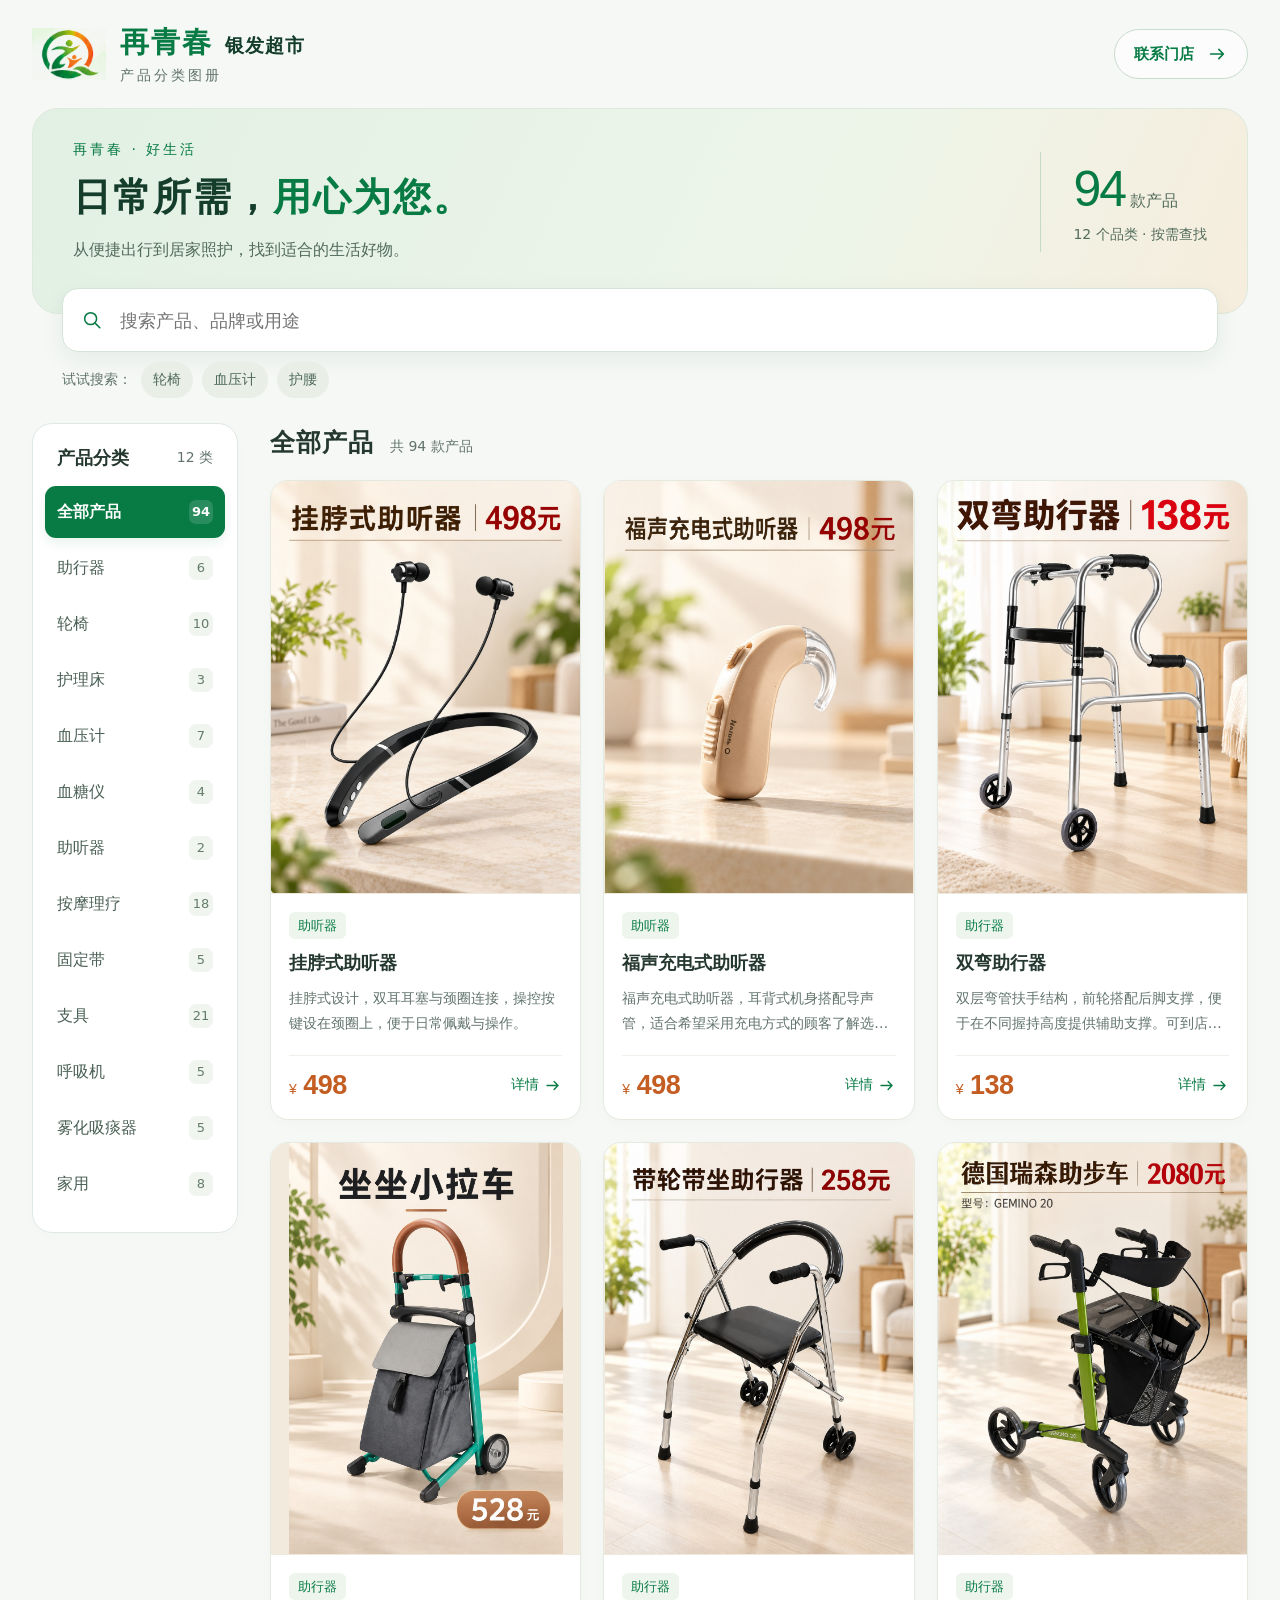
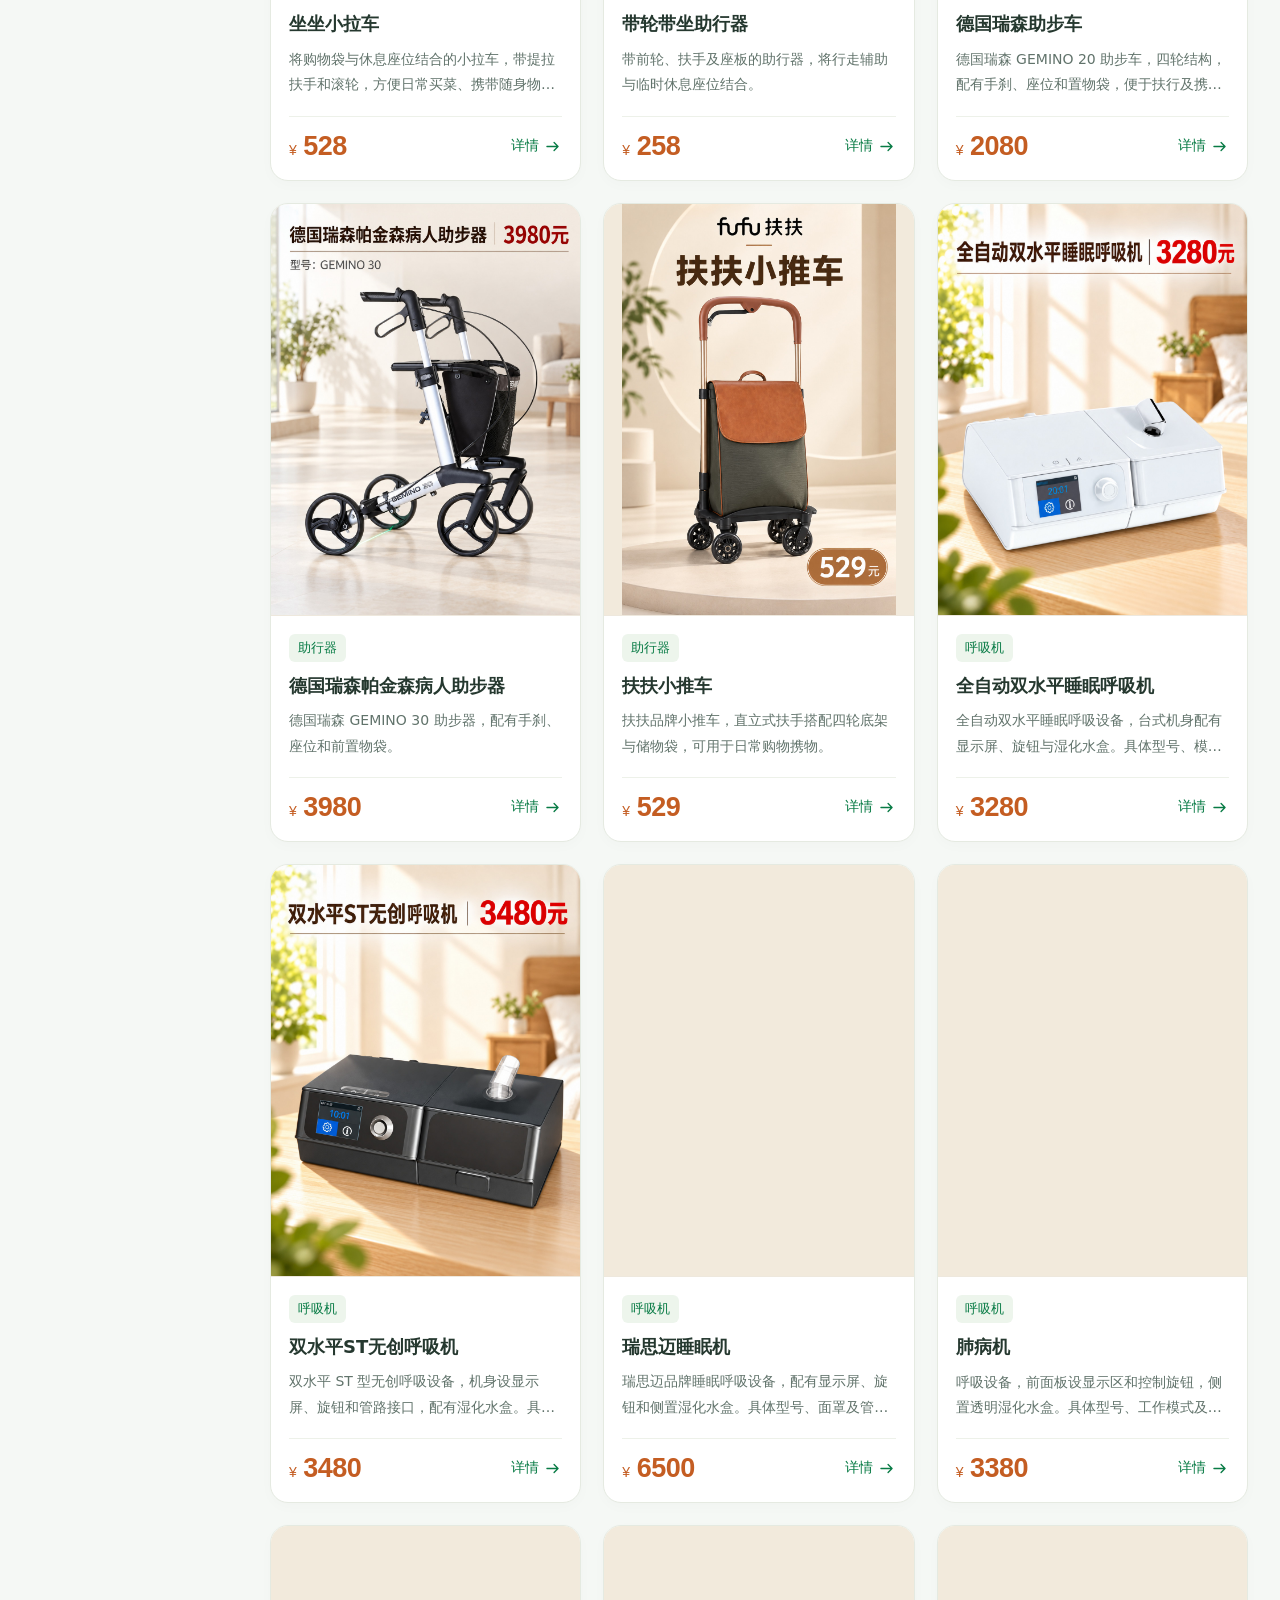
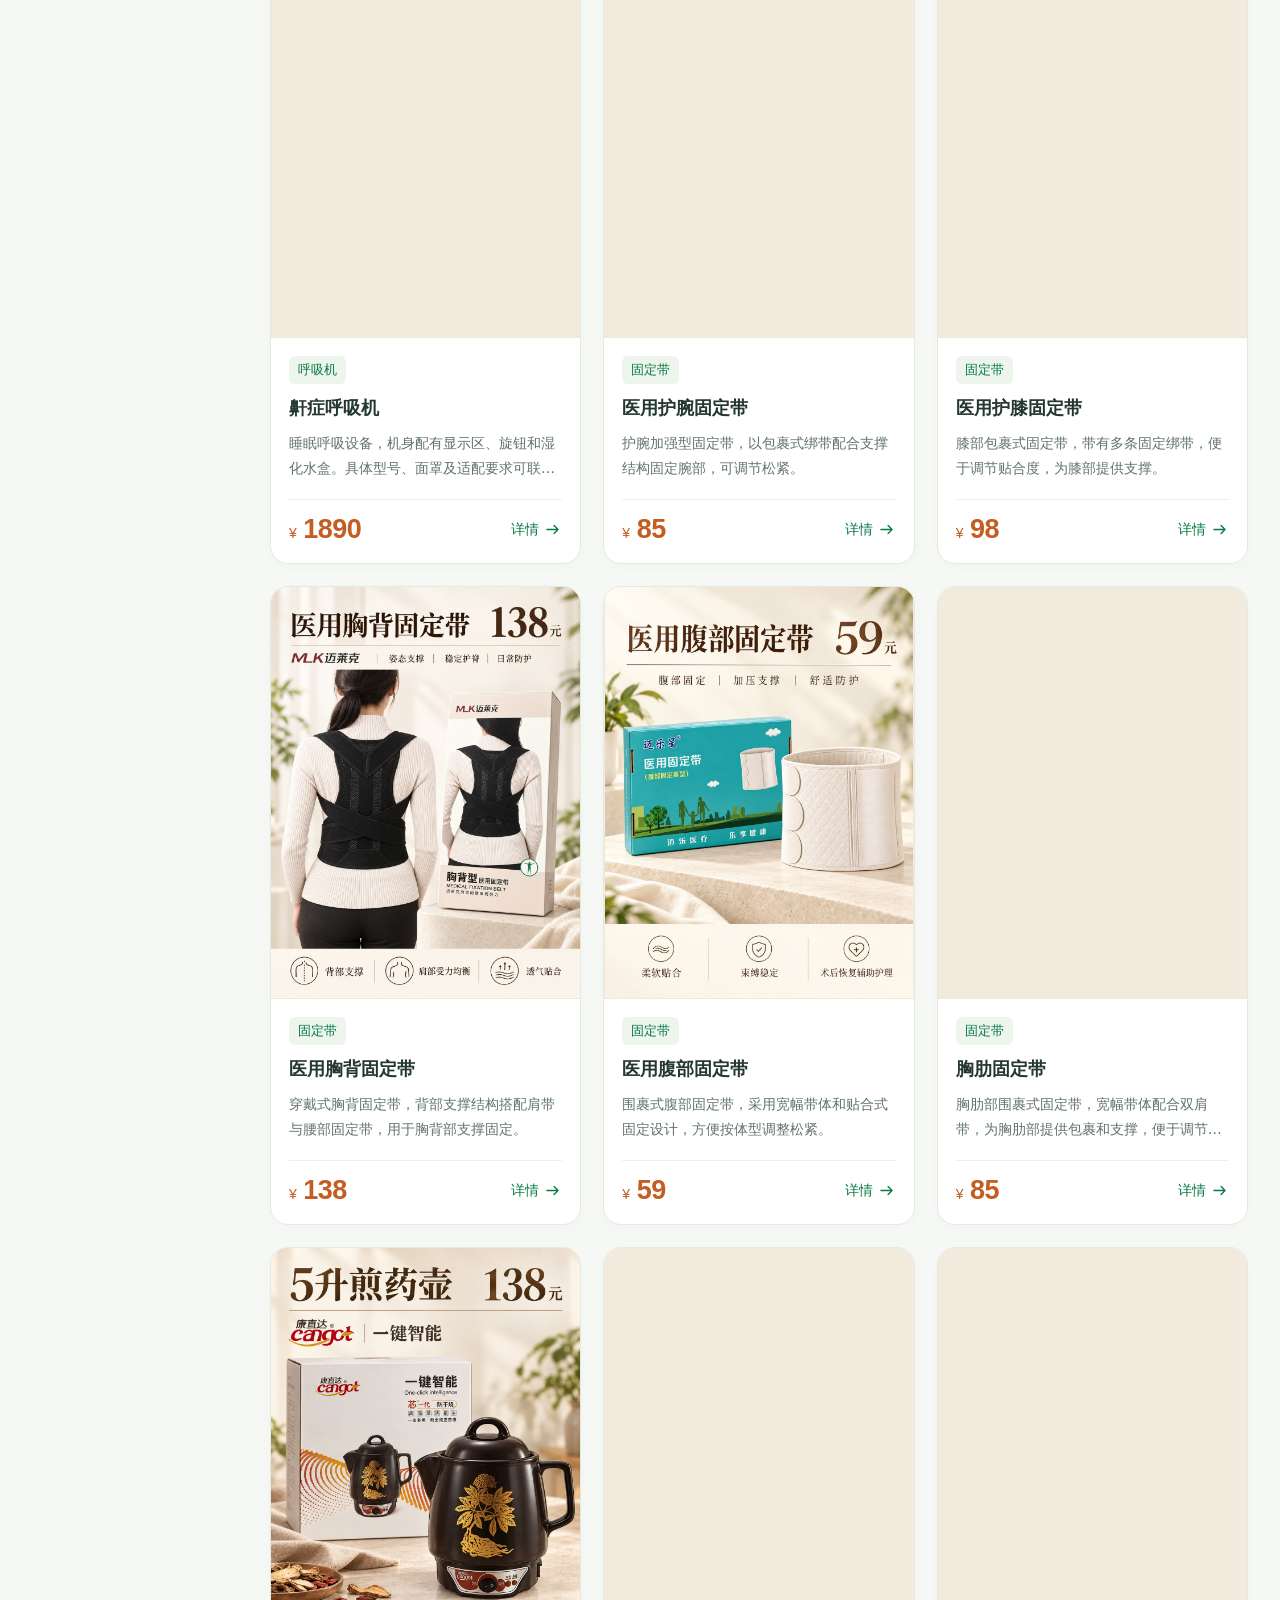
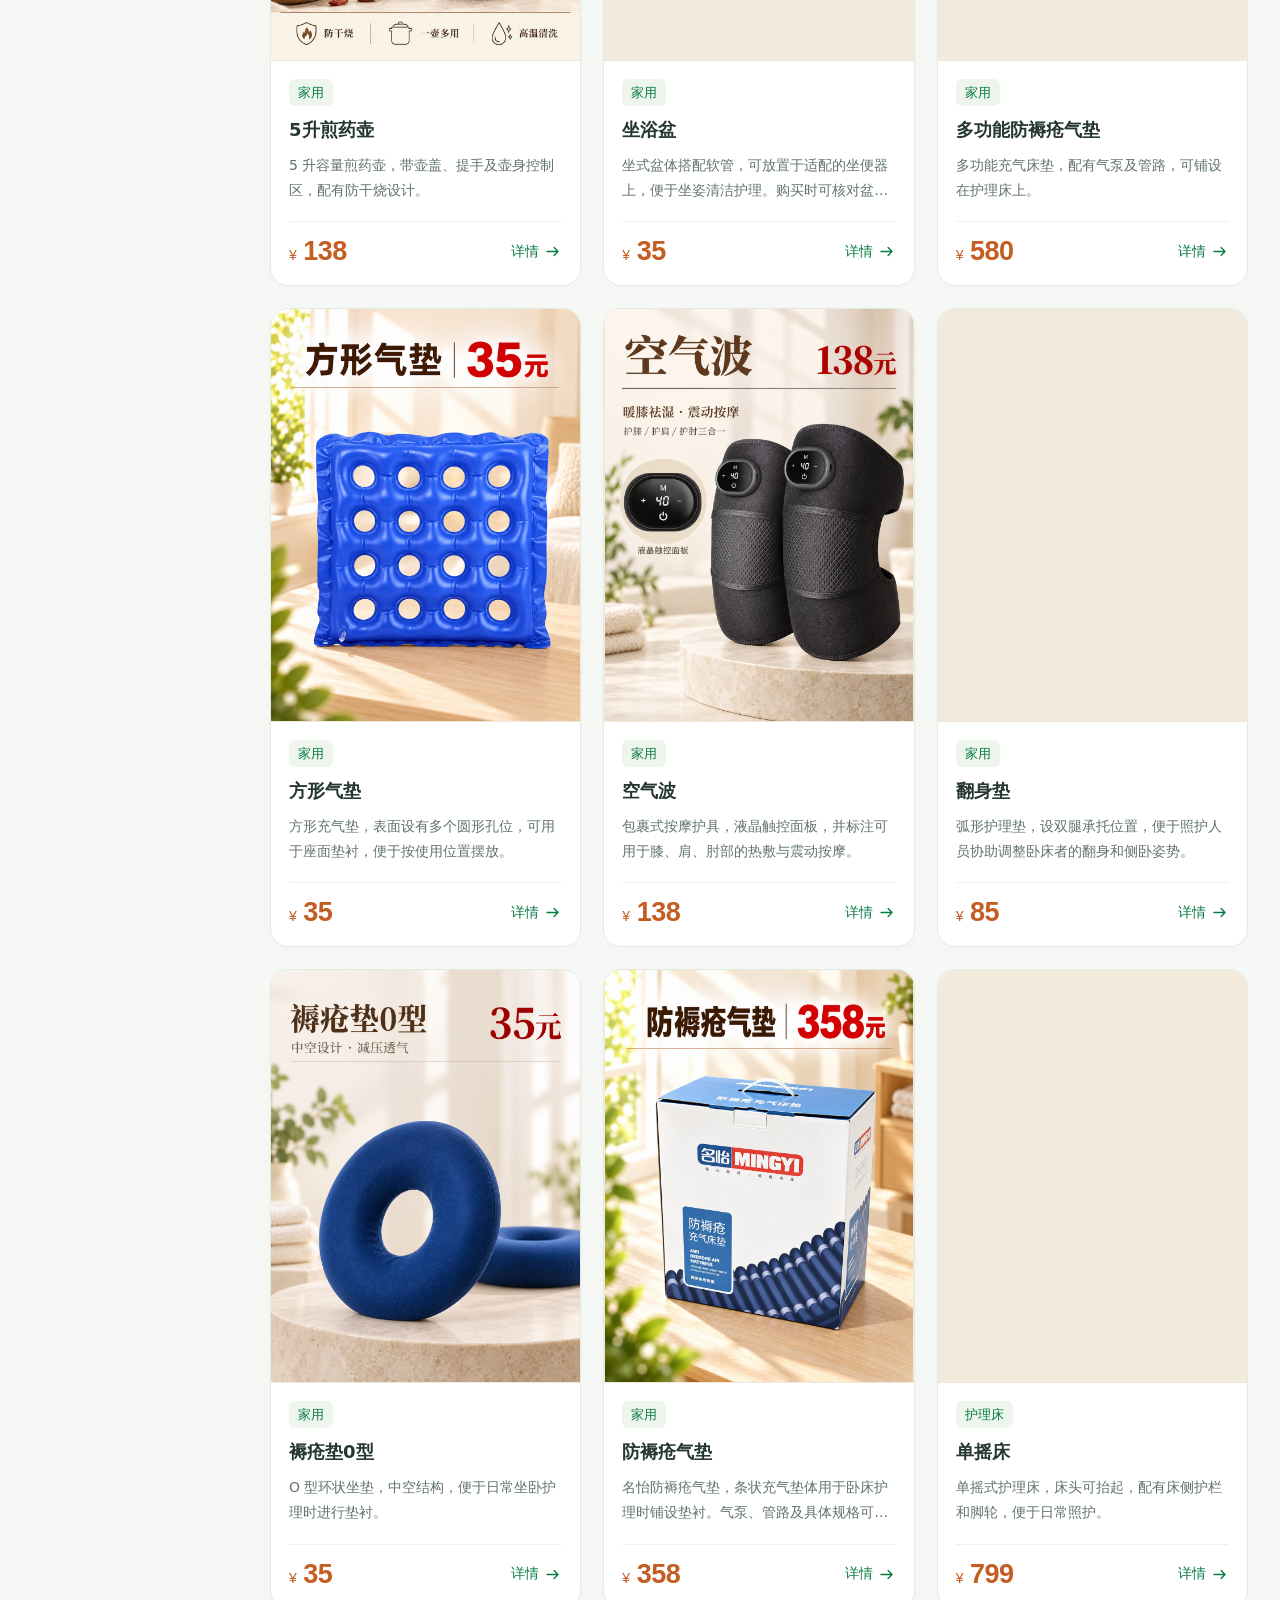
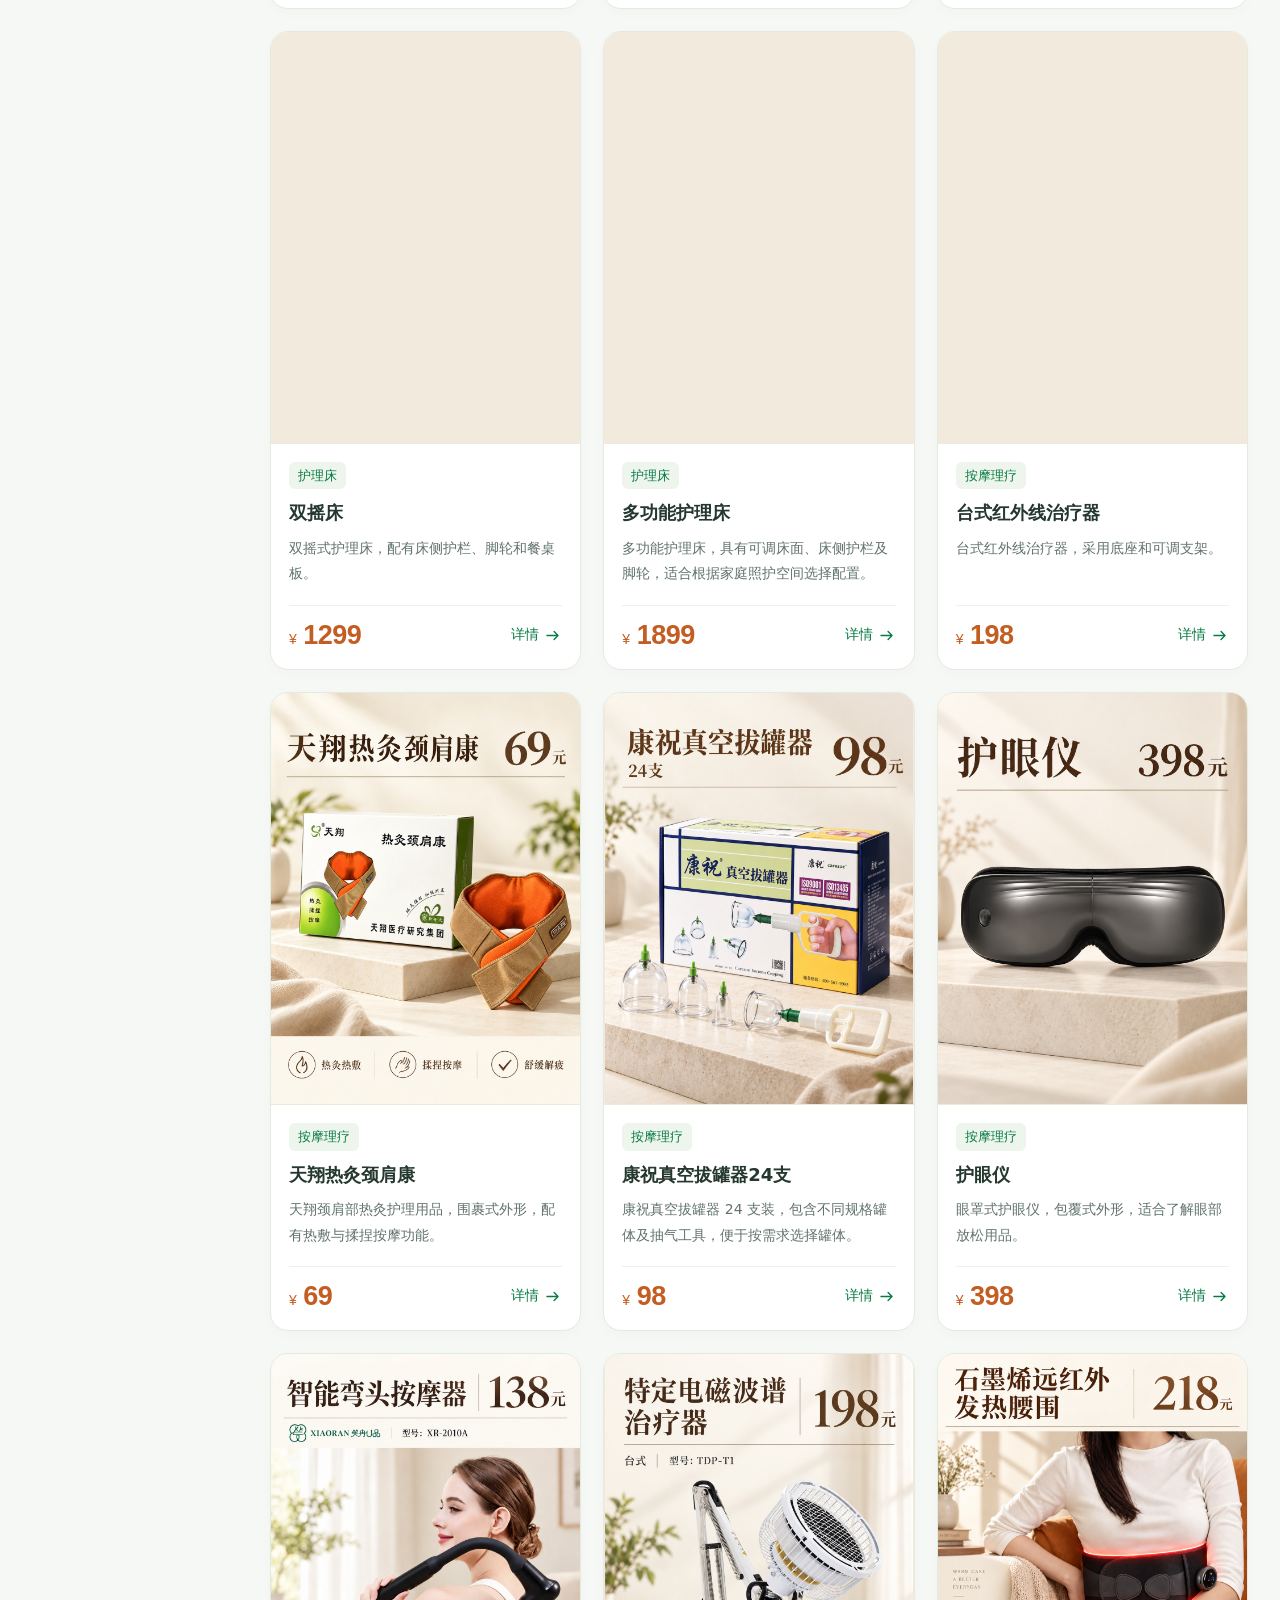
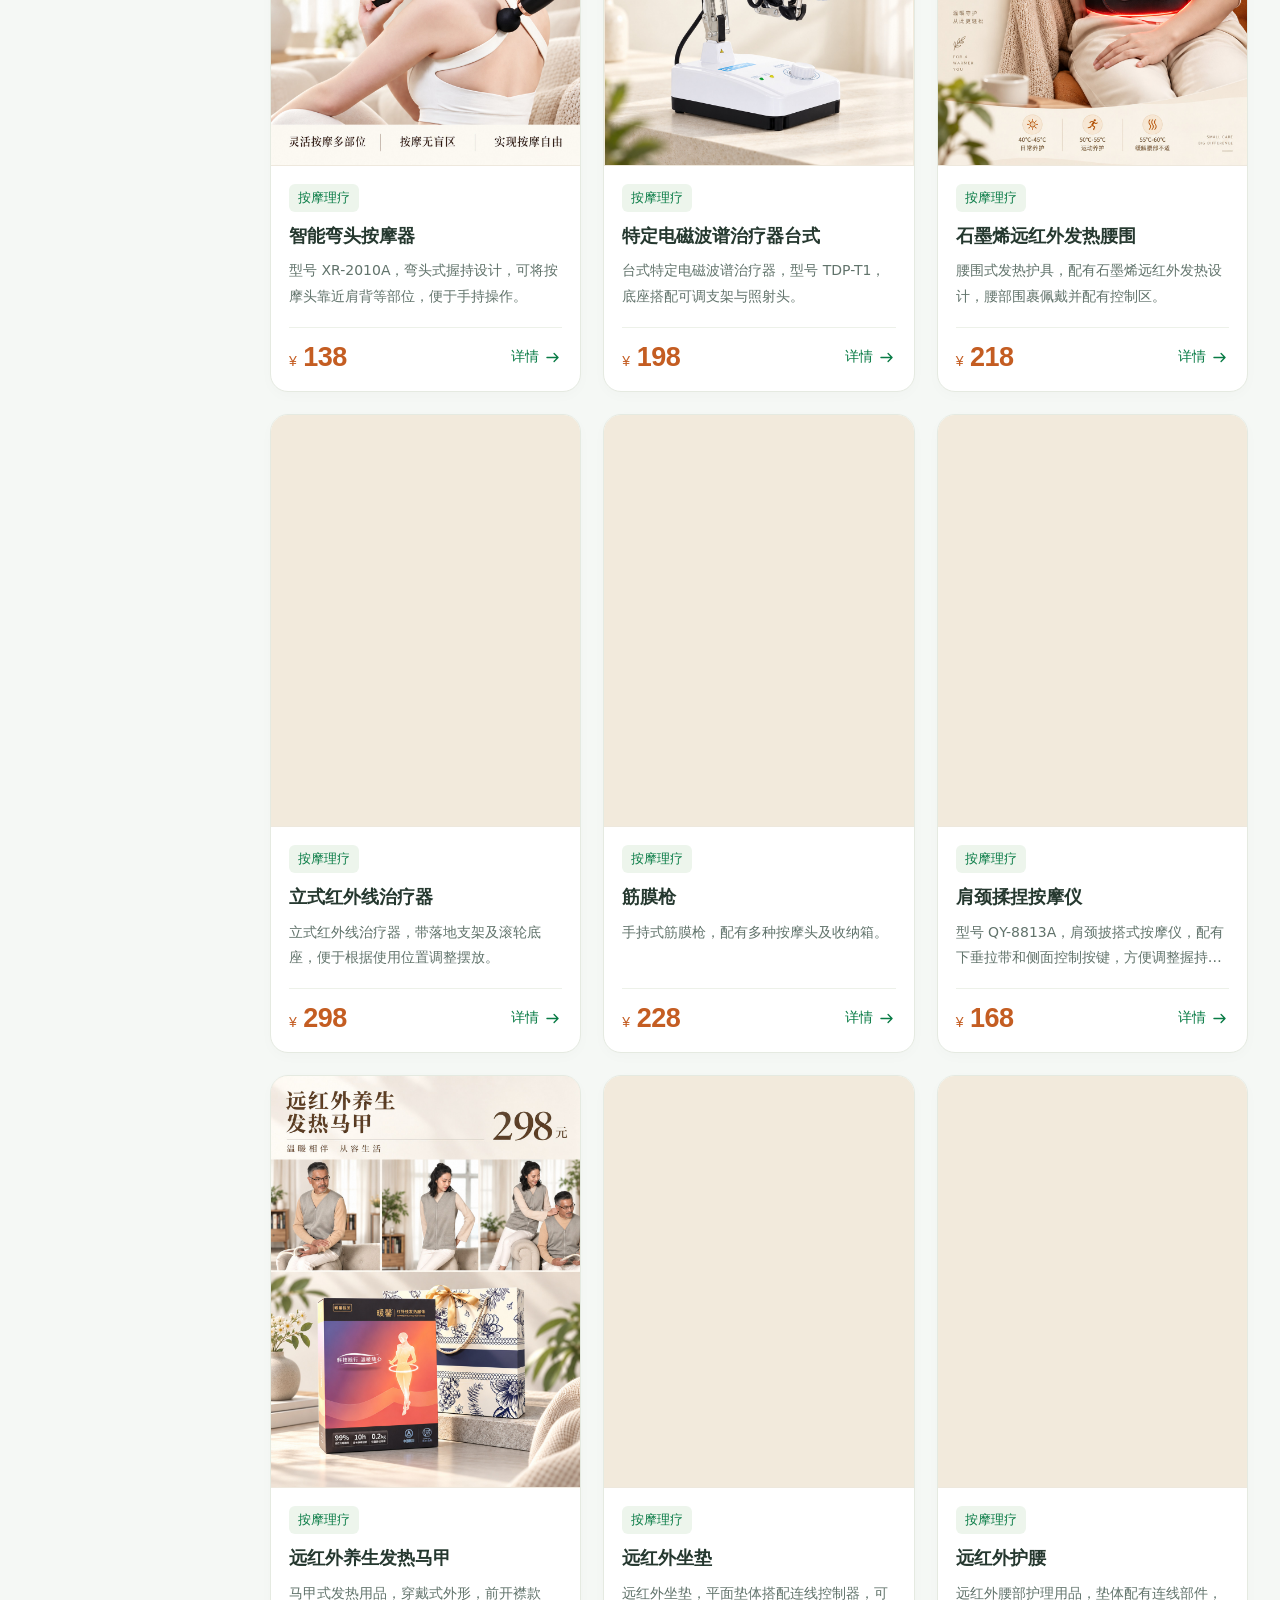
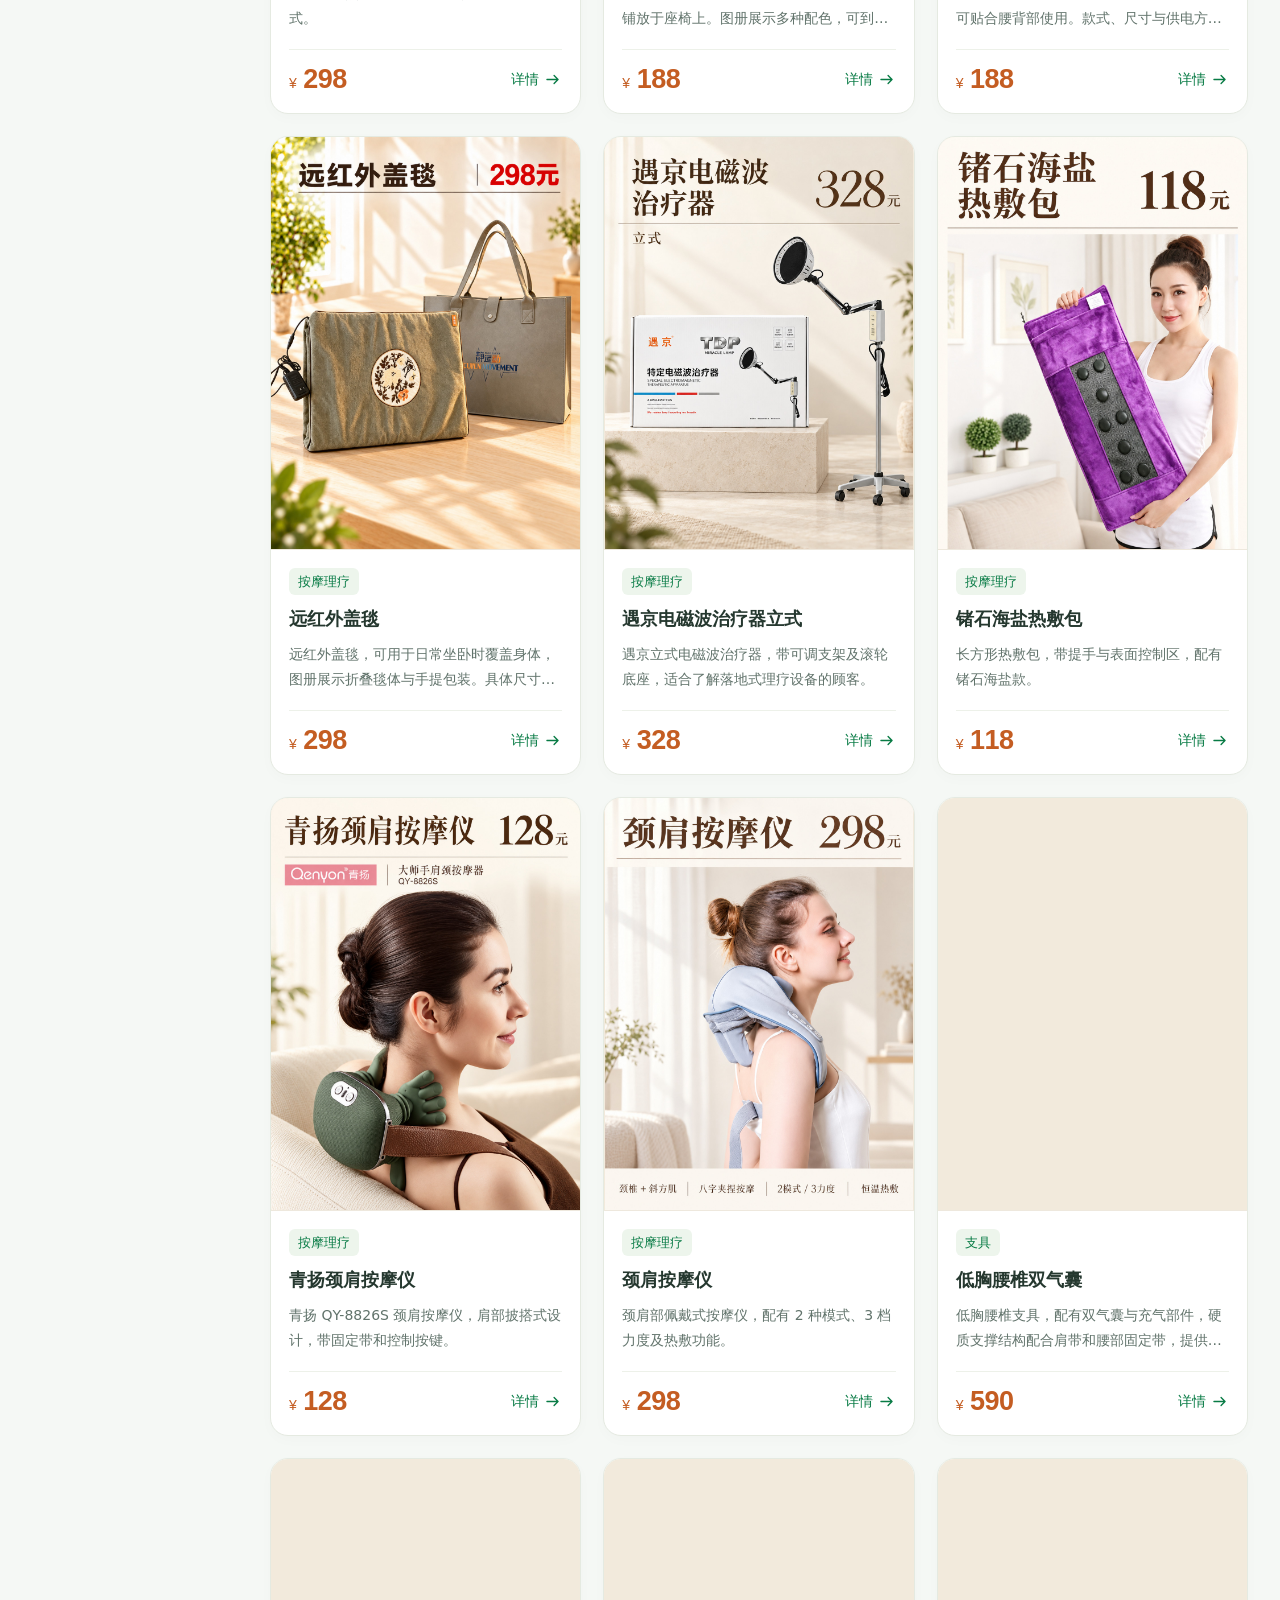
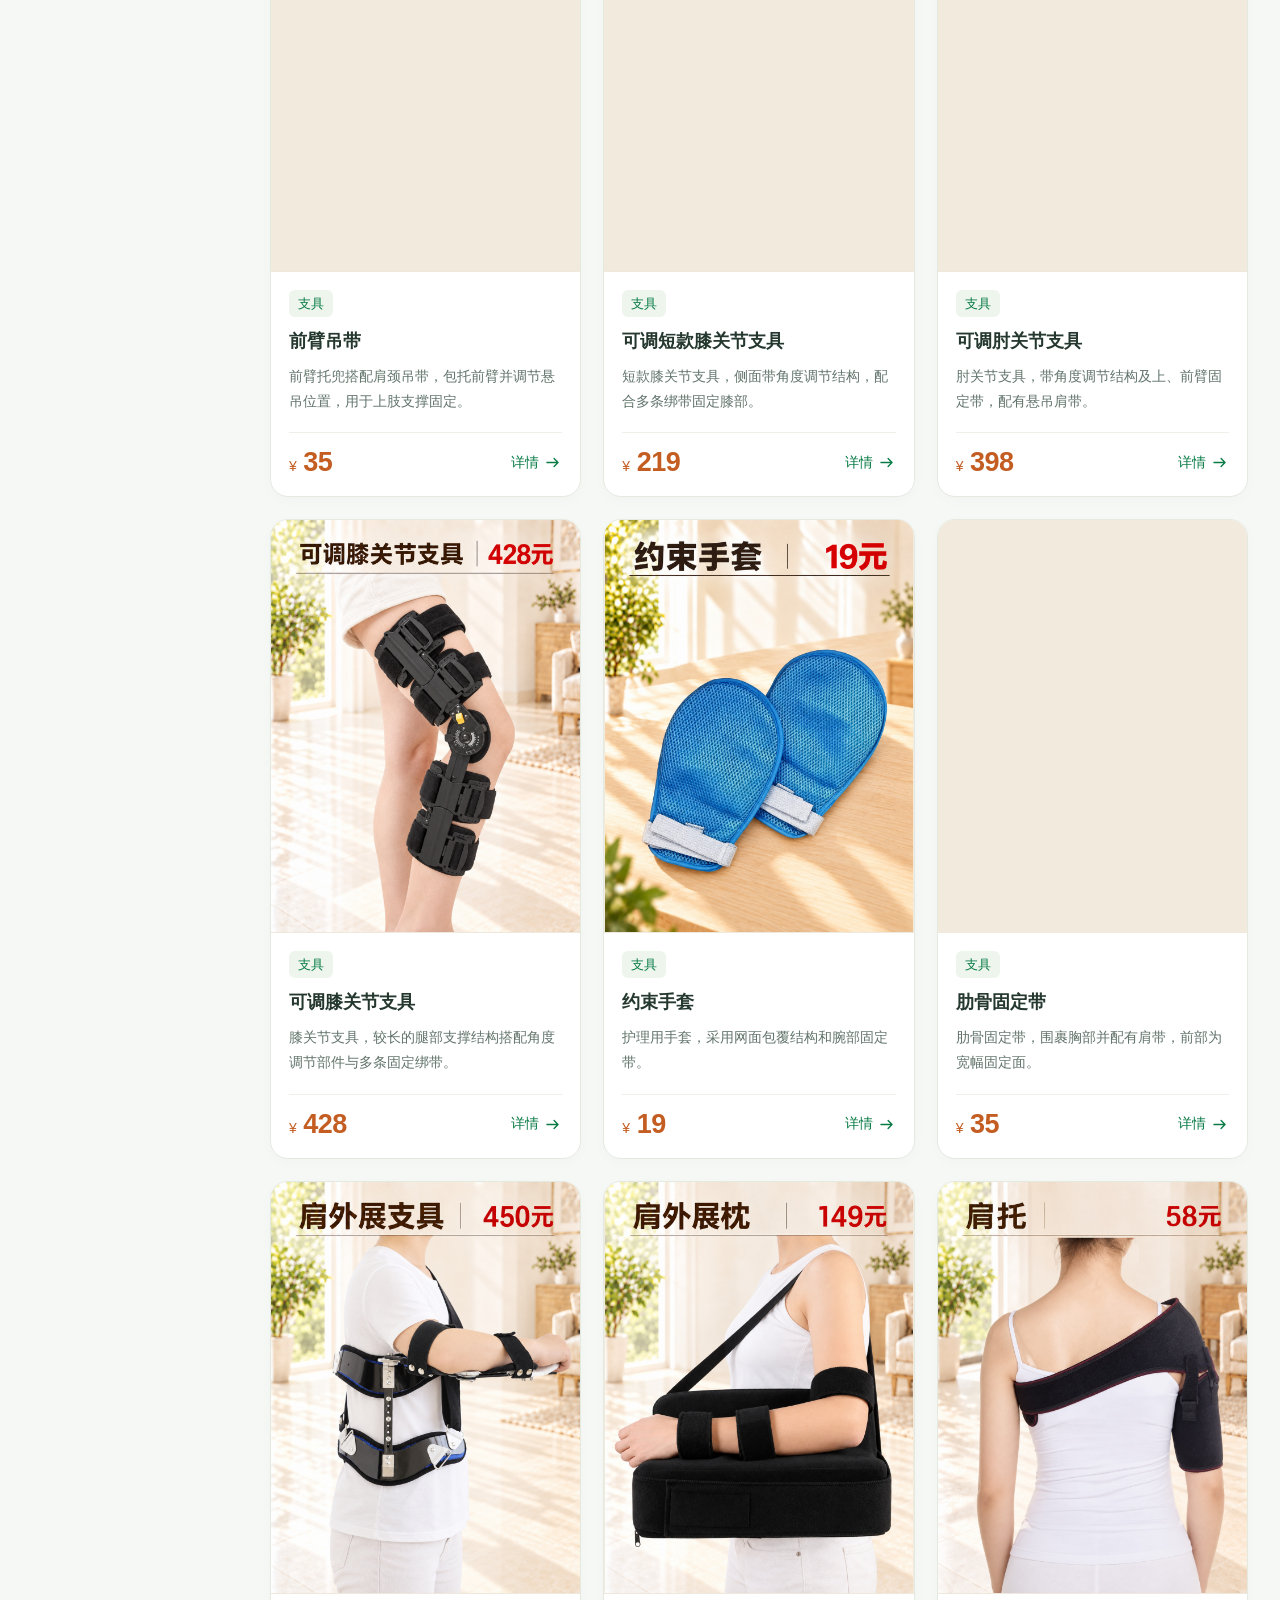
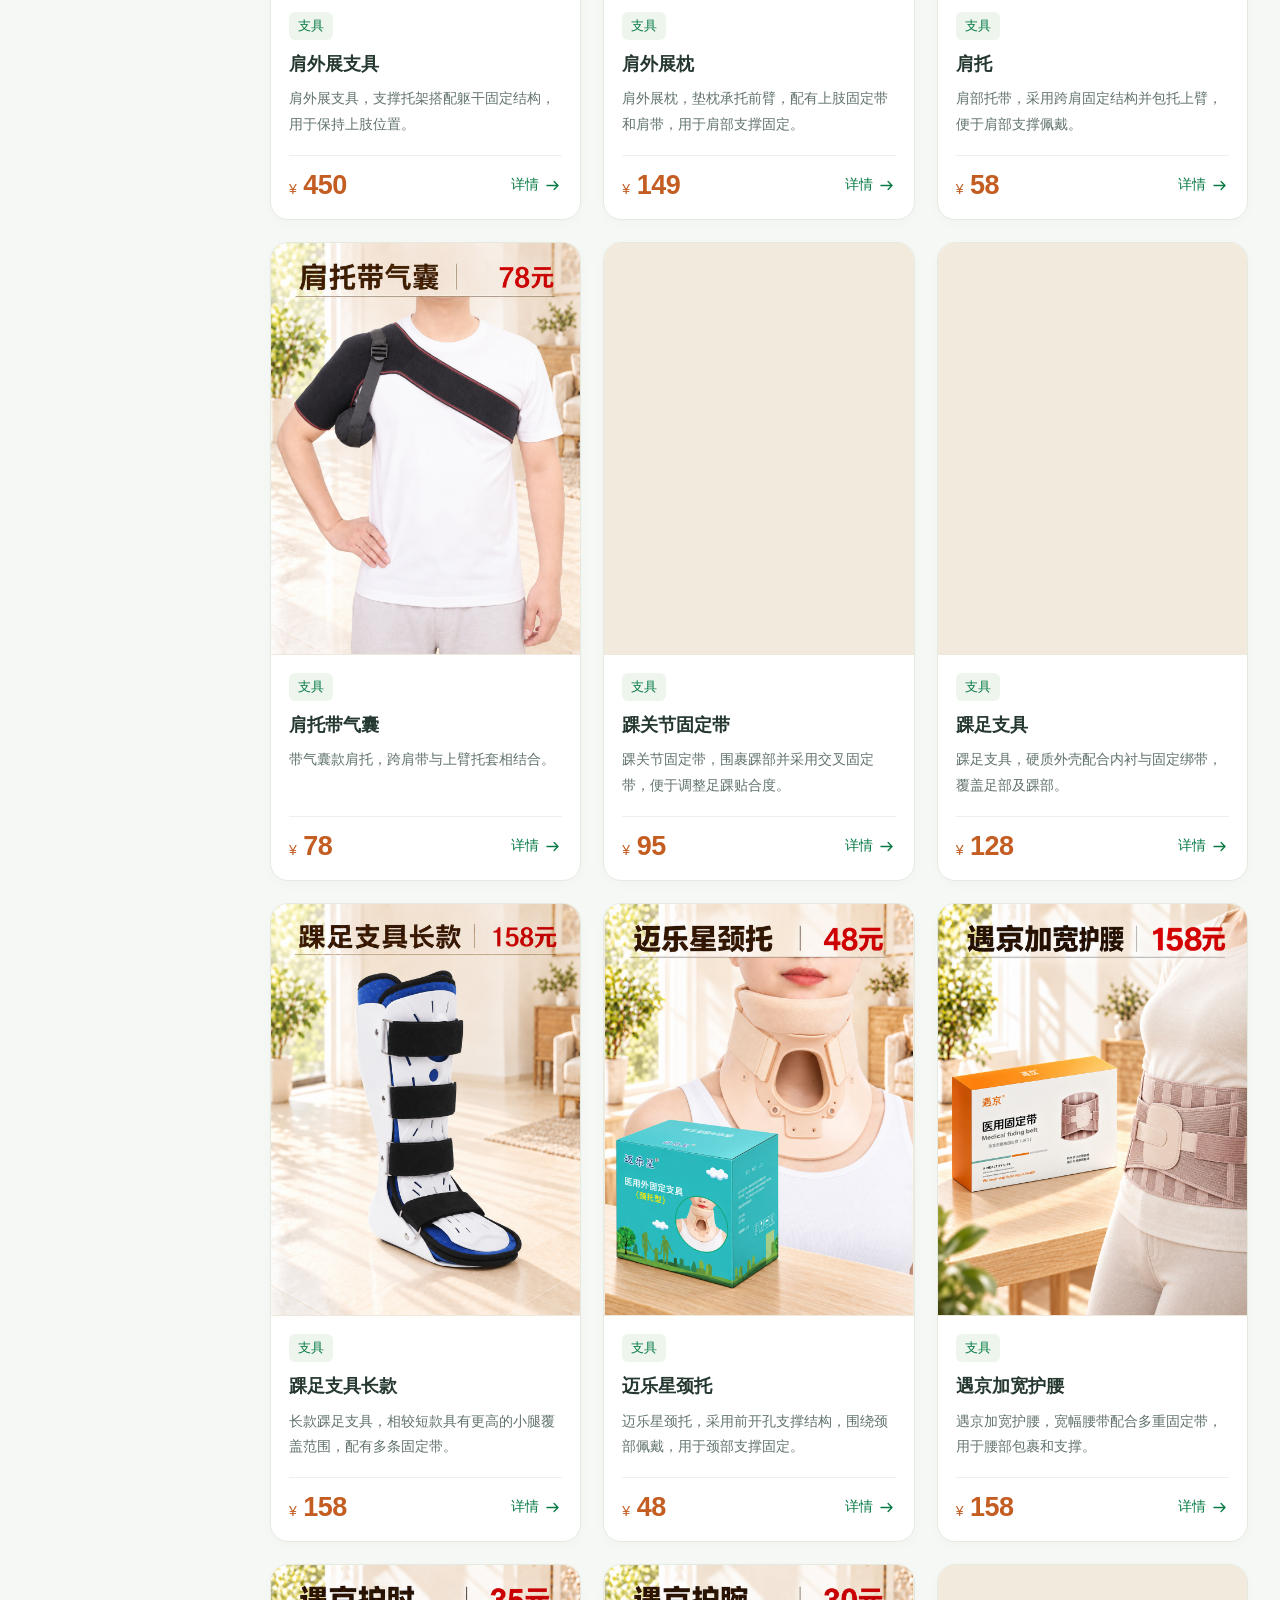
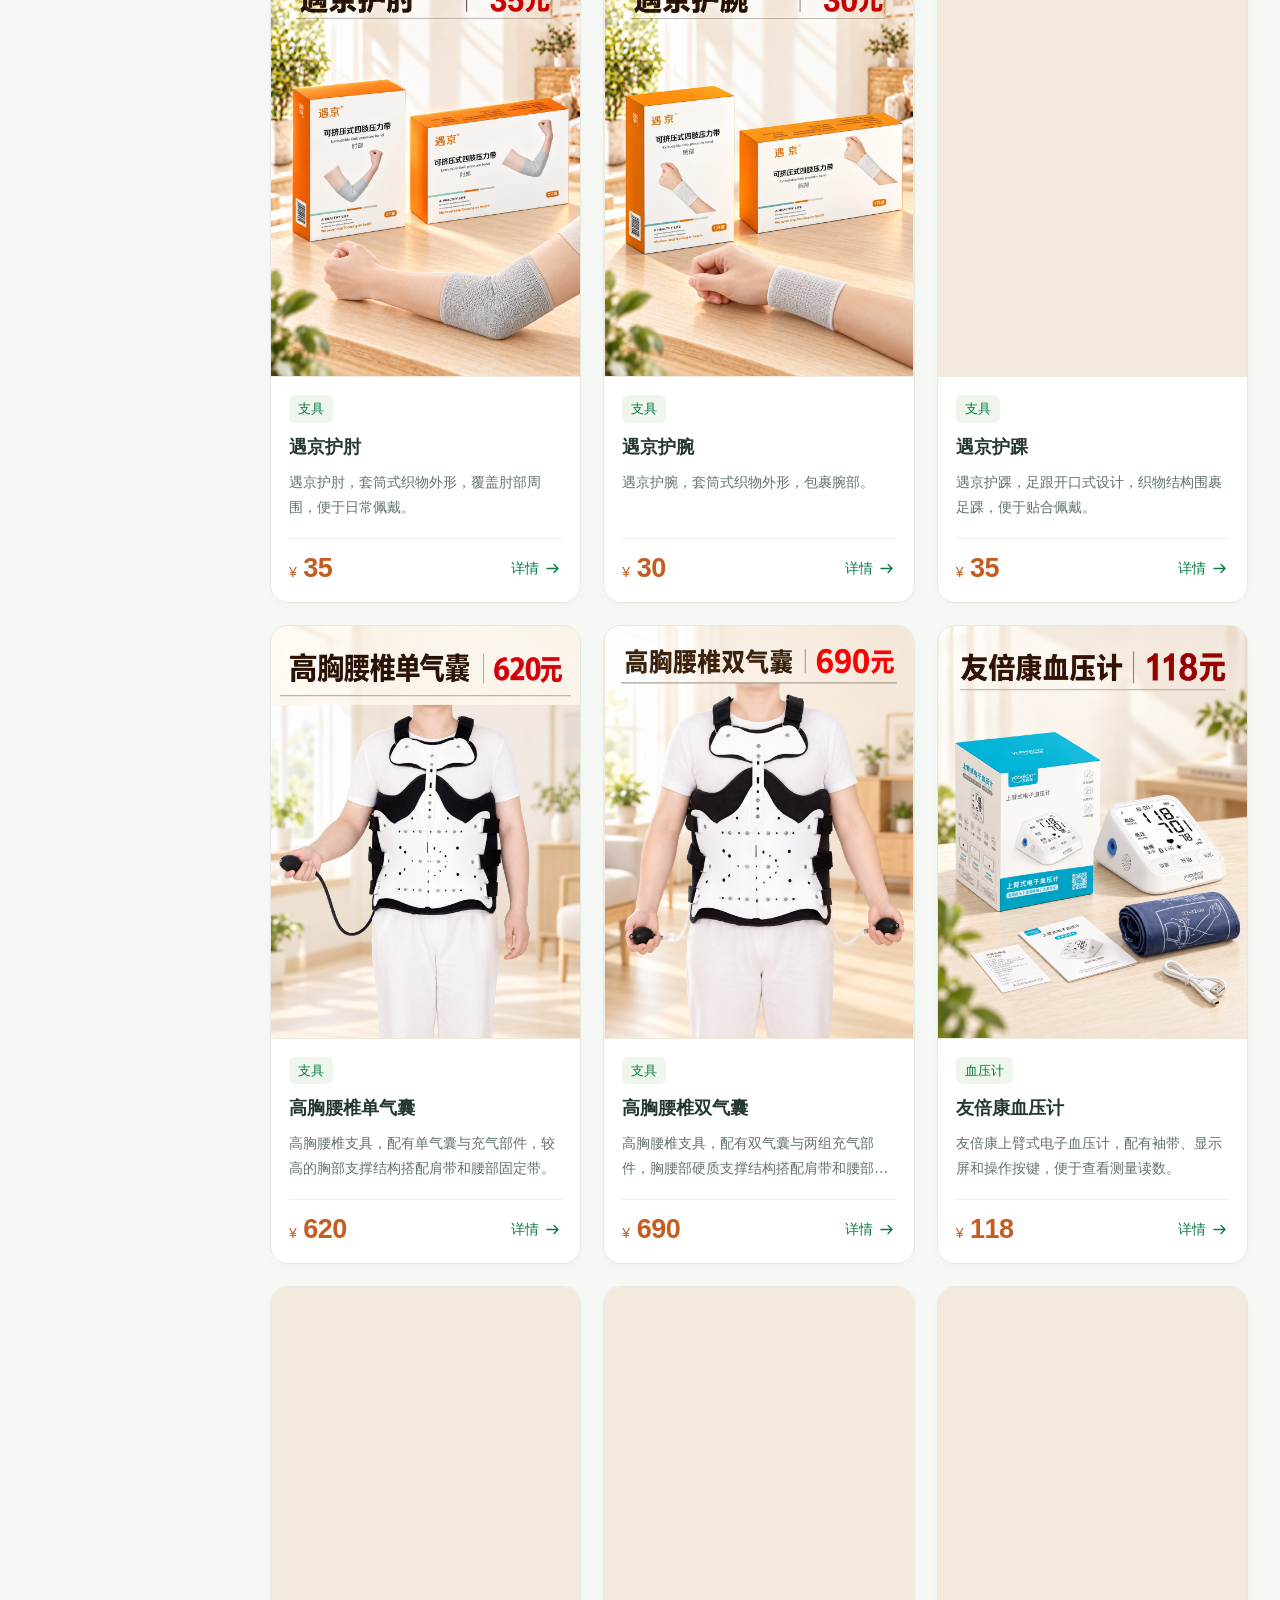
==== index.html @ 401404d2 "更新产品图册至94款" ====
<!doctype html>
<html lang="zh-CN"><head><meta charset="utf-8"><meta name="viewport" content="width=device-width,initial-scale=1,viewport-fit=cover"><meta name="theme-color" content="#087b45"><meta name="description" content="再青春银发超市产品分类图册，浏览助行、护理、健康监测等94款产品，搜索产品介绍并联系门店。"><title>再青春银发超市 · 产品图册</title><link rel="icon" href="assets/logo.png"><link rel="stylesheet" href="style.css?v=20260916"></head>
<body>
<header class="brandbar"><a class="brand" href="#" aria-label="再青春银发超市首页"><img src="assets/logo.png" alt="再青春银发超市标志" width="70" height="50"><span><strong>再青春<span class="brand-sub">银发超市</span></strong><small>产品分类图册</small></span></a><a class="desktop-contact" href="#store">联系门店 <svg class="ui-icon" viewBox="0 0 24 24" aria-hidden="true"><path d="M5 12h14m-5-5 5 5-5 5"/></svg></a></header>
<main>
<section class="intro"><div><p class="eyebrow">再青春 · 好生活</p><h1>日常所需，<span>用心为您。</span></h1><p>从便捷出行到居家照护，找到适合的生活好物。</p></div><div class="catalog-stat"><strong>94</strong> 款产品<span>12 个品类 · 按需查找</span></div></section>
<section class="search-area" aria-label="搜索产品"><div class="search-box"><span><svg class="ui-icon" viewBox="0 0 24 24" aria-hidden="true"><circle cx="10.5" cy="10.5" r="6.5"/><path d="m16 16 4.5 4.5"/></svg></span><input id="search" type="search" placeholder="搜索产品、品牌或用途" aria-label="搜索产品、品牌或用途" autocomplete="off"><button id="clear" class="clear" hidden aria-label="清空搜索">清空</button></div><p>试试搜索：<button class="suggest" data-q="轮椅">轮椅</button><button class="suggest" data-q="血压计">血压计</button><button class="suggest" data-q="护腰">护腰</button></p></section>
<div class="catalog-layout" id="catalog"><aside class="category-panel"><div class="category-heading"><h2>产品分类</h2><span>12 类</span></div><nav id="categories" aria-label="产品分类"></nav></aside><section class="results" aria-labelledby="result-title"><div class="result-header"><div><h2 id="result-title">全部产品</h2><p id="result-count" role="status" aria-live="polite">共 94 款产品</p></div></div><div class="product-grid" id="grid"></div><div id="empty" class="empty" hidden><strong>暂未找到相关产品</strong><p>试试更短的名称，或清除筛选查看全部产品。</p><button id="reset" class="primary">查看全部产品</button></div><noscript>请开启浏览器 JavaScript，以使用产品分类及搜索功能。</noscript></section></div>
<section id="store" class="store"><div class="store-title"><p class="eyebrow">欢迎到店了解</p><h2>再青春银发超市</h2><p>产品选配、价格与库存，可直接联系门店。</p><a class="phone" href="tel:18435716527">184 3571 6527 <span>拨打电话 ↗</span></a></div><div class="store-info"><h3>门店地址</h3><p>尧都区功臣御苑一期西门<br>再青春银发超市</p><h3>公交到店</h3><p>市区 12 路公交车<br>平水街北下车即到</p></div><figure class="contact-card"><img src="assets/contact.png" alt="门店微信二维码、地址与电话：18435716527" loading="lazy" width="581" height="124"><figcaption>长按图片识别二维码，或使用微信扫一扫</figcaption></figure></section>

</main>
<nav class="mobile-bottom" aria-label="快捷导航"><a href="#catalog"><svg class="ui-icon" viewBox="0 0 24 24" aria-hidden="true"><rect x="3" y="3" width="7" height="7" rx="1.5"/><rect x="14" y="3" width="7" height="7" rx="1.5"/><rect x="3" y="14" width="7" height="7" rx="1.5"/><rect x="14" y="14" width="7" height="7" rx="1.5"/></svg><span>产品分类</span></a><a href="#store"><svg class="ui-icon" viewBox="0 0 24 24" aria-hidden="true"><path d="M20 10c0 6-8 11-8 11S4 16 4 10a8 8 0 1 1 16 0Z"/><circle cx="12" cy="10" r="2.5"/></svg><span>门店地址</span></a><a class="call" href="tel:18435716527"><svg class="ui-icon" viewBox="0 0 24 24" aria-hidden="true"><path d="M8 3H4a1 1 0 0 0-1 1c0 9.4 7.6 17 17 17a1 1 0 0 0 1-1v-4l-5-2-2 2a13 13 0 0 1-6-6l2-2-2-5Z"/></svg>电话咨询</a></nav>
<dialog id="detail" aria-labelledby="detail-title"><div class="dialog-top"><span>产品详情</span><button id="close" aria-label="关闭产品详情">✕</button></div><div class="detail-layout"><img id="detail-image" alt=""><div class="detail-copy"><span id="detail-category" class="tag"></span><h2 id="detail-title"></h2><p id="detail-price" class="detail-price"></p><h3>产品介绍</h3><p id="detail-description"></p><a class="primary" href="tel:18435716527">电话咨询这款产品</a><button id="detail-store" class="secondary">查看门店地址</button></div></div></dialog>
<script src="products.js?v=20260916"></script><script src="app.js?v=20260916"></script><script>
  function __send(t,d){ window.parent.postMessage(Object.assign({isStreamlitMessage:true,type:t},d),"*"); }
  function __setH(h){ __send("streamlit:setFrameHeight",{height:h}); }
  __send("streamlit:componentReady",{apiVersion:1});
  function __syncH(){ try{ __setH(document.documentElement.scrollHeight); }catch(e){} }
  window.addEventListener("load", function(){ setTimeout(__syncH, 0); });
  window.addEventListener("resize", __syncH);
  setInterval(__syncH, 500);
</script>
</body></html>
---- style.css ----
:root{--green:#087b45;--dark:#153d2e;--text:#25382f;--muted:#61736b;--line:#dfe8e2;--bg:#f6f8f6;--orange:#c85b16;font-family:"Microsoft YaHei","PingFang SC",system-ui,sans-serif;color:var(--text);font-size:16px}*{box-sizing:border-box}html{scroll-behavior:smooth;scroll-padding-top:24px}body{margin:0;background:var(--bg)}a{color:inherit;text-decoration:none}button,input{font:inherit}button,a,input{-webkit-tap-highlight-color:transparent}button{cursor:pointer}button:focus-visible,a:focus-visible,input:focus-visible{outline:3px solid #e69b25;outline-offset:4px}button{border:0}h1,h2,h3,p,figure{margin:0}button[hidden],[hidden]{display:none!important}.brandbar{max-width:1280px;margin:auto;min-height:100px;display:flex;align-items:center;justify-content:space-between;padding:18px 32px}.brand{display:flex;align-items:center;gap:14px}.brand img{object-fit:contain;width:70px;height:auto}.brand strong{font-size:27px;letter-spacing:2px;color:var(--green)}.brand-sub{font-size:19px;margin-left:12px;letter-spacing:1px;color:var(--dark)}.brand small{display:block;font-size:14px;color:var(--muted);margin-top:4px;letter-spacing:3px}.desktop-contact{border-bottom:1px solid var(--green);padding:10px 0;color:var(--green);font-weight:600}main{max-width:1216px;margin:auto;padding:0 0 32px}.intro{display:flex;align-items:center;justify-content:space-between;padding:32px 40px;background:var(--dark);color:white;border-radius:18px;gap:20px}.eyebrow{font-size:14px;letter-spacing:3px;margin-bottom:12px}.intro .eyebrow{color:#b8e3c5}.intro h1{font-size:36px;line-height:1.4;font-weight:650;letter-spacing:2px}.intro h1 span{color:#c6e9b4}.intro p:last-child{color:#d0e1d8;margin-top:12px;line-height:1.7}.catalog-stat{color:#d0e1d8;white-space:nowrap;border-left:1px solid #567768;padding:8px 0 8px 32px}.catalog-stat strong{font-size:42px;color:#fff;font-weight:500}.catalog-stat span{display:block;font-size:14px;margin-top:8px}.search-area{padding:28px 0 25px}.search-box{display:flex;align-items:center;gap:15px;border:1px solid #a7c5b4;background:white;border-radius:12px;padding:0 18px;min-height:60px;box-shadow:0 3px 12px #143b2e04}.search-box>span{font-size:34px;color:var(--green);line-height:1}.search-box input{flex:1;min-width:0;border:0;background:none;height:58px;font-size:18px;color:var(--text);outline:0}.search-box:focus-within{box-shadow:0 0 0 3px #087b4525;border-color:var(--green)}.search-box input::-webkit-search-cancel-button{display:none}.clear{color:var(--green);background:#eaf4ec;padding:10px;border-radius:7px}.search-area>p{font-size:14px;color:var(--muted);margin-top:10px;display:flex;align-items:center;gap:6px}.suggest{padding:8px 10px;color:var(--green);background:none}.catalog-layout{display:grid;grid-template-columns:206px minmax(0,1fr);gap:32px;align-items:start}.category-panel{position:sticky;top:24px;background:#fff;border:1px solid var(--line);border-radius:14px;padding:18px 10px}.category-heading{display:flex;justify-content:space-between;align-items:center;padding:0 12px 16px}.category-heading h2{font-size:18px}.category-heading span{font-size:14px;color:var(--muted)}#categories{display:flex;flex-direction:column;gap:4px}.category{display:flex;justify-content:space-between;align-items:center;width:100%;text-align:left;padding:14px 12px;border-radius:8px;background:transparent;line-height:1.4;color:#4a6055;min-height:48px}.category span:last-child{font-size:14px;opacity:.8}.category:hover{background:#f1f7f2}.category[aria-pressed="true"]{background:var(--green);color:white;font-weight:600}.result-header{display:flex;align-items:center;justify-content:space-between;margin:2px 0 20px;gap:14px}.result-header h2{font-size:24px;line-height:1.4}.result-header p{font-size:14px;color:var(--muted);margin-top:7px}.price-label{color:var(--muted);font-size:14px;white-space:nowrap}.product-grid{display:grid;grid-template-columns:repeat(3,minmax(0,1fr));gap:20px}.product{background:white;border:1px solid var(--line);border-radius:12px;overflow:hidden;display:flex;flex-direction:column}.product-button{display:flex;flex-direction:column;height:100%;width:100%;padding:0;background:none;text-align:left;color:inherit}.product-button:hover .product-name{color:var(--green)}.product-button>img{width:100%;height:auto;aspect-ratio:3/4;object-fit:contain;background:#f2eadc}.product-body{padding:17px;display:flex;flex-direction:column;flex:1;width:100%}.tag{font-size:14px;color:var(--green)}.product-name{font-size:18px;line-height:1.55;margin:7px 0;font-weight:650}.product-desc{font-size:14px;line-height:1.7;color:var(--muted);display:-webkit-box;-webkit-line-clamp:2;-webkit-box-orient:vertical;overflow:hidden;margin-bottom:18px}.product-foot{display:flex;align-items:center;justify-content:space-between;gap:4px;margin-top:auto}.price{color:var(--orange);font-size:23px;font-weight:650}.price small{font-size:14px;font-weight:400}.price.pending{font-size:17px}.view{color:var(--green);font-size:14px;white-space:nowrap}.empty{padding:64px 20px;text-align:center;background:#fff;border:1px dashed var(--line);border-radius:12px}.empty strong{font-size:22px}.empty p{margin:15px 0 25px;color:var(--muted);line-height:1.8}.primary{display:inline-flex;justify-content:center;align-items:center;background:var(--green);color:white;min-height:50px;padding:12px 22px;border-radius:9px;font-weight:600}.store{margin-top:64px;padding:36px;background:#e8f0e9;border-radius:16px;display:grid;grid-template-columns:1.15fr 1fr;gap:30px;scroll-margin-top:24px}.store .eyebrow{color:var(--green)}.store h2{font-size:26px}.store-title>p:not(.eyebrow){margin-top:14px;color:#506557;line-height:1.8}.phone{display:block;font-size:28px;color:var(--green);font-weight:650;margin-top:20px}.phone span{display:block;font-size:14px;margin-top:8px}.store-info h3{font-size:15px;color:var(--green);margin-bottom:8px}.store-info p{line-height:1.85;font-size:18px}.store-info h3:not(:first-child){margin-top:18px}.contact-card{grid-column:1/-1;max-width:640px}.contact-card img{width:100%;height:auto;display:block;border-radius:7px}.contact-card figcaption{font-size:14px;color:#4e6657;margin-top:10px}footer{font-size:14px;line-height:1.9;color:var(--muted);margin-top:25px;text-align:center}.mobile-bottom{display:none}dialog{border:0;border-radius:16px;padding:0;width:min(920px,calc(100% - 32px));max-height:90dvh;color:var(--text);box-shadow:0 24px 100px #0004}dialog::backdrop{background:#10291dcc}.dialog-top{display:flex;align-items:center;justify-content:space-between;padding:10px 20px;border-bottom:1px solid var(--line);position:sticky;top:0;background:white;z-index:2}.dialog-top>span{font-weight:600}.dialog-top button{background:#edf3ed;width:44px;height:44px;border-radius:50%;font-size:20px;color:var(--dark)}.detail-layout{display:grid;grid-template-columns:1fr 1fr;align-items:start}.detail-layout>img{width:100%;height:auto}.detail-copy{padding:30px}.detail-copy h2{font-size:26px;line-height:1.5;margin:10px 0}.detail-price{font-size:30px;font-weight:650;color:var(--orange);margin:18px 0 8px}.muted{font-size:14px;color:var(--muted);line-height:1.8}.detail-copy h3{font-size:18px;margin-top:28px;margin-bottom:10px}#detail-description{font-size:17px;line-height:1.9}.detail-source{font-size:14px;line-height:1.8;color:var(--muted);margin:20px 0}.detail-copy .primary{width:100%;margin-top:12px}.secondary{display:block;width:100%;min-height:48px;background:#edf4ed;color:var(--green);border-radius:8px;margin-top:10px}body.modal-open{overflow:hidden}@media(min-width:1450px){main{max-width:1280px}.brandbar{max-width:1344px}}@media(max-width:1279px){main{padding-left:28px;padding-right:28px}.product-grid{gap:14px}.catalog-layout{gap:24px;grid-template-columns:190px minmax(0,1fr)}}@media(max-width:1000px){.catalog-layout{grid-template-columns:170px minmax(0,1fr);gap:20px}.product-grid{grid-template-columns:repeat(2,minmax(0,1fr))}.category{padding:13px 9px}.intro h1{font-size:30px}}@media(max-width:680px){html{scroll-padding-top:14px}.brandbar{min-height:82px;padding:14px 18px}.brand{gap:9px}.brand img{width:55px}.brand strong{font-size:23px;letter-spacing:1px}.brand-sub{font-size:16px;margin-left:7px}.brand small{font-size:12px;letter-spacing:2px}.desktop-contact{display:none}main{padding:0 16px 105px}.intro{padding:23px 22px;border-radius:12px;display:block}.intro .eyebrow{font-size:12px;margin-bottom:8px}.intro h1{font-size:27px;letter-spacing:0}.intro p:last-child{font-size:14px;margin-top:9px}.catalog-stat{display:none}.search-area{padding:20px 0 14px}.search-box{min-height:56px;padding:0 13px;gap:9px}.search-box input{font-size:16px;height:54px}.search-area>p{margin-top:4px}.catalog-layout{display:block}.category-panel{position:static;border:0;background:none;padding:0;border-radius:0;margin:0 -16px 20px}.category-heading{padding:0 18px 12px}.category-heading h2{font-size:17px}#categories{display:grid;grid-template-columns:repeat(3,minmax(0,1fr));gap:7px;padding:0 16px}.category{padding:10px 8px;border:1px solid var(--line);background:white;border-radius:8px;font-size:14px;min-height:44px;gap:3px}.category span:last-child{font-size:12px}.category[aria-pressed="true"]{border-color:var(--green)}.result-header{margin-bottom:14px}.result-header h2{font-size:21px}.result-header p{font-size:14px}.price-label{font-size:12px}.product-grid{gap:12px}.product{border-radius:10px}.product-body{padding:12px 10px}.tag{font-size:12px}.product-name{font-size:16px;margin:6px 0}.product-desc{font-size:14px;line-height:1.7;margin-bottom:14px}.price{font-size:22px}.price small{font-size:12px}.view{font-size:12px}.product-foot{flex-wrap:wrap;gap:7px}.store{margin-top:35px;padding:24px 20px;grid-template-columns:1fr;gap:25px}.store h2{font-size:23px}.store-info p{font-size:17px}.contact-card{grid-column:auto}.phone{font-size:27px}footer{text-align:left;font-size:12px}.mobile-bottom{display:flex;position:fixed;bottom:0;left:0;right:0;background:#fff;z-index:5;box-shadow:0 -3px 20px #173d2810;padding:10px 14px calc(10px + env(safe-area-inset-bottom));align-items:center;gap:8px;border-top:1px solid var(--line)}.mobile-bottom a{min-height:44px;display:flex;align-items:center;justify-content:center;flex:1;font-size:14px;color:var(--dark)}.mobile-bottom .call{color:white;background:var(--green);border-radius:8px;font-weight:600}dialog{width:100%;max-width:100%;max-height:94dvh;margin:auto 0 0;border-radius:16px 16px 0 0}.detail-layout{grid-template-columns:1fr}.detail-layout>img{max-height:56dvh;object-fit:contain;background:#f4eee3}.detail-copy{padding:22px 22px 30px}.detail-copy h2{font-size:24px}.dialog-top{padding:9px 18px}.detail-copy .primary{margin-top:6px}}@media(prefers-reduced-motion:reduce){html{scroll-behavior:auto}}

/* Refined catalog layout */
:root{--bg:#f5f8f5;--dark:#143d2c;--orange:#c45d22}.ui-icon{width:22px;height:22px;flex-shrink:0;vertical-align:middle;stroke:currentColor;fill:none;stroke-width:1.7;stroke-linecap:round;stroke-linejoin:round}
.brandbar{min-height:108px;padding-top:22px;padding-bottom:22px}.brand img{width:74px;mix-blend-mode:multiply}.brand strong{font-size:29px}.desktop-contact{display:flex;align-items:center;gap:12px;padding:13px 19px;border:1px solid #cadbd0;border-radius:30px;font-size:15px;background:#ffffffa6}
.intro{padding:32px 40px 50px;background:linear-gradient(115deg,#e2f0e4,#edf5e9 65%,#f6eddd);border:1px solid #dde9db;border-radius:26px;color:var(--dark)}.intro .eyebrow{color:var(--green)}.intro h1{font-size:38px;font-weight:750}.intro h1 span{color:var(--green)}.intro p:last-child{color:#526b5b}.catalog-stat{border-color:#c6d8c6;color:#526b5b}.catalog-stat strong{font-size:50px;color:var(--green);font-family:Arial,sans-serif;letter-spacing:-2px}
.search-area{position:relative;margin:-26px 30px 25px;padding:0}.search-box{border-color:#d4e4d8;border-radius:16px;min-height:64px;box-shadow:0 8px 24px #213d2310}.search-box>span{display:flex;align-items:center}.search-box input{height:62px}.search-area>p{gap:9px}.suggest{padding:7px 12px;color:#4e6858;background:#e9efe7;border-radius:20px;min-height:36px}
.category-panel{border-radius:20px;padding:22px 12px;box-shadow:0 4px 20px #23412c03}.category{border-radius:11px;gap:8px}.category span:last-child{font-size:13px;min-width:24px;min-height:24px;display:flex;align-items:center;justify-content:center;border-radius:7px;background:#f0f5ef;color:#647d6a;opacity:1}.category[aria-pressed="true"]{box-shadow:0 5px 12px #087b4518}.category[aria-pressed="true"] span:last-child{color:white;background:#ffffff24}
.result-header>div{display:flex;align-items:baseline;gap:16px;flex-wrap:wrap}.result-header h2{font-size:25px;letter-spacing:1px}.result-header p{margin:0}.product-grid{gap:22px}.product{border-color:#e5eae1;border-radius:18px;box-shadow:0 4px 14px #293e2905;transition:transform .2s,box-shadow .2s,border-color .2s}.product-button>img{border-bottom:1px solid #eee8dd}.product-body{padding:18px}.tag{align-self:flex-start;font-size:13px;line-height:1.5;background:#edf5ec;padding:4px 9px;border-radius:6px}.product-name{line-height:1.6;margin:10px 0 8px}.product-desc{line-height:1.8}.product-foot{border-top:1px solid #edf1e9;padding-top:14px;gap:8px}.price{font-size:27px;letter-spacing:-.5px;font-family:Arial,"Microsoft YaHei",sans-serif}.view{display:inline-flex;align-items:center;gap:4px}.view .ui-icon{width:19px;height:19px}
.store{padding:40px;background:var(--dark);color:white;border-radius:24px;gap:34px}.store .eyebrow{color:#c7deb2}.store h2{font-size:29px;letter-spacing:1px}.store-title>p:not(.eyebrow){color:#c2d5c7}.phone{font-size:32px;color:#e4efca;letter-spacing:1px}.phone span{letter-spacing:0}.store-info{border-left:1px solid #ffffff26;padding-left:34px}.store-info h3{color:#c5ddc0}.contact-card img{border:8px solid white;border-radius:12px}.contact-card figcaption{color:#c2d5c7}
dialog{border-radius:24px}dialog::backdrop{background:#112b20bd;backdrop-filter:blur(5px)}.detail-copy{padding:34px}.detail-copy h2{line-height:1.6;margin:16px 0}.detail-price{font-size:34px;margin:18px 0 22px}.detail-copy h3{padding-top:25px;border-top:1px solid var(--line)}#detail-description{line-height:1.95;color:#4c6354}.primary,.secondary{border-radius:12px;min-height:52px}.detail-copy .primary{margin-top:32px}
@media(hover:hover){.product:hover{transform:translateY(-4px);box-shadow:0 12px 28px #21432610;border-color:#bacfbf}}
@media(max-width:1000px){.intro h1{font-size:31px}.intro{padding-left:30px;padding-right:30px}.product-grid{gap:18px}}
@media(max-width:680px){
.brandbar{min-height:89px;padding:18px 18px 16px}.brand img{width:58px}.brand strong{font-size:25px}.brand-sub{font-size:16px}.desktop-contact{display:none}.intro{padding:22px 20px 40px;border-radius:20px}.intro h1{font-size:28px;line-height:1.45}.intro .eyebrow{margin-bottom:7px}.intro p:last-child{line-height:1.8}.search-area{margin:-23px 10px 23px;padding:0}.search-box{min-height:54px;border-radius:13px;box-shadow:0 7px 16px #25482a0c}.search-box input{height:54px}.search-area>p{margin-top:10px;font-size:13px;gap:6px}.suggest{min-height:32px;font-size:13px;padding:6px 10px}
.category-panel{padding:0;background:none;border:0;box-shadow:none;margin:0 -16px 22px}.category-heading{padding:0 18px 13px}.category-heading h2{font-size:18px}#categories{display:grid;grid-template-columns:none;grid-auto-flow:column;grid-template-rows:repeat(2,auto);grid-auto-columns:127px;gap:9px;padding:0 16px 10px;overflow-x:auto;scroll-snap-type:x proximity;scrollbar-width:thin;scrollbar-color:#b8cdbb transparent;overscroll-behavior-x:contain}#categories::-webkit-scrollbar{height:3px}#categories::-webkit-scrollbar-thumb{background:#b8cdbb;border-radius:3px}.category{padding:10px;border-radius:11px;min-height:46px;gap:5px;scroll-snap-align:start}.category span:last-child{font-size:12px;min-width:22px;min-height:22px}.result-header{margin:0 0 15px}.result-header>div{gap:10px}.result-header h2{font-size:22px;letter-spacing:.5px}.result-header p{font-size:13px}.product-grid{gap:14px 12px}.product{border-radius:14px}.product-body{padding:13px 11px}.tag{font-size:12px;padding:3px 7px}.product-name{font-size:16px;margin:8px 0 7px;line-height:1.65}.product-desc{line-height:1.75}.product-foot{padding-top:12px;gap:5px}.price{font-size:25px}.view{font-size:13px;gap:2px}.view .ui-icon{width:17px;height:17px}
.store{padding:26px 22px;gap:26px;border-radius:20px}.store h2{font-size:25px}.store-title>p:not(.eyebrow){font-size:15px}.store-info{border-left:0;border-top:1px solid #ffffff26;padding:22px 0 0}.contact-card img{border-width:4px;border-radius:8px}.contact-card figcaption{font-size:12px;line-height:1.7}.phone{font-size:29px}.mobile-bottom{background:#fffffff5;backdrop-filter:blur(14px);box-shadow:0 -4px 24px #173d280a}.mobile-bottom a{min-height:48px;flex-direction:column;gap:3px;font-size:12px;color:#536e5b}.mobile-bottom .ui-icon{width:21px;height:21px}.mobile-bottom .call{flex:1.5;flex-direction:row;gap:7px;border-radius:14px;font-size:15px}dialog{border-radius:22px 22px 0 0}.detail-copy{padding:25px 24px 32px}.detail-copy h2{font-size:25px}.detail-copy .primary{margin-top:24px}}
@media(max-width:360px){.intro{padding-left:17px;padding-right:17px}.intro h1{font-size:25px}.brand strong{font-size:23px}.brand-sub{font-size:15px;margin-left:6px}.product-grid{gap:10px}.product-body{padding:12px 9px}.view{font-size:12px}.price{font-size:23px}}
@media(prefers-reduced-motion:reduce){.product{transition:none}}
@media(max-width:680px){#categories{scroll-padding-inline:16px}.category-heading>span::after{content:" · 左右滑动";color:#627369}}
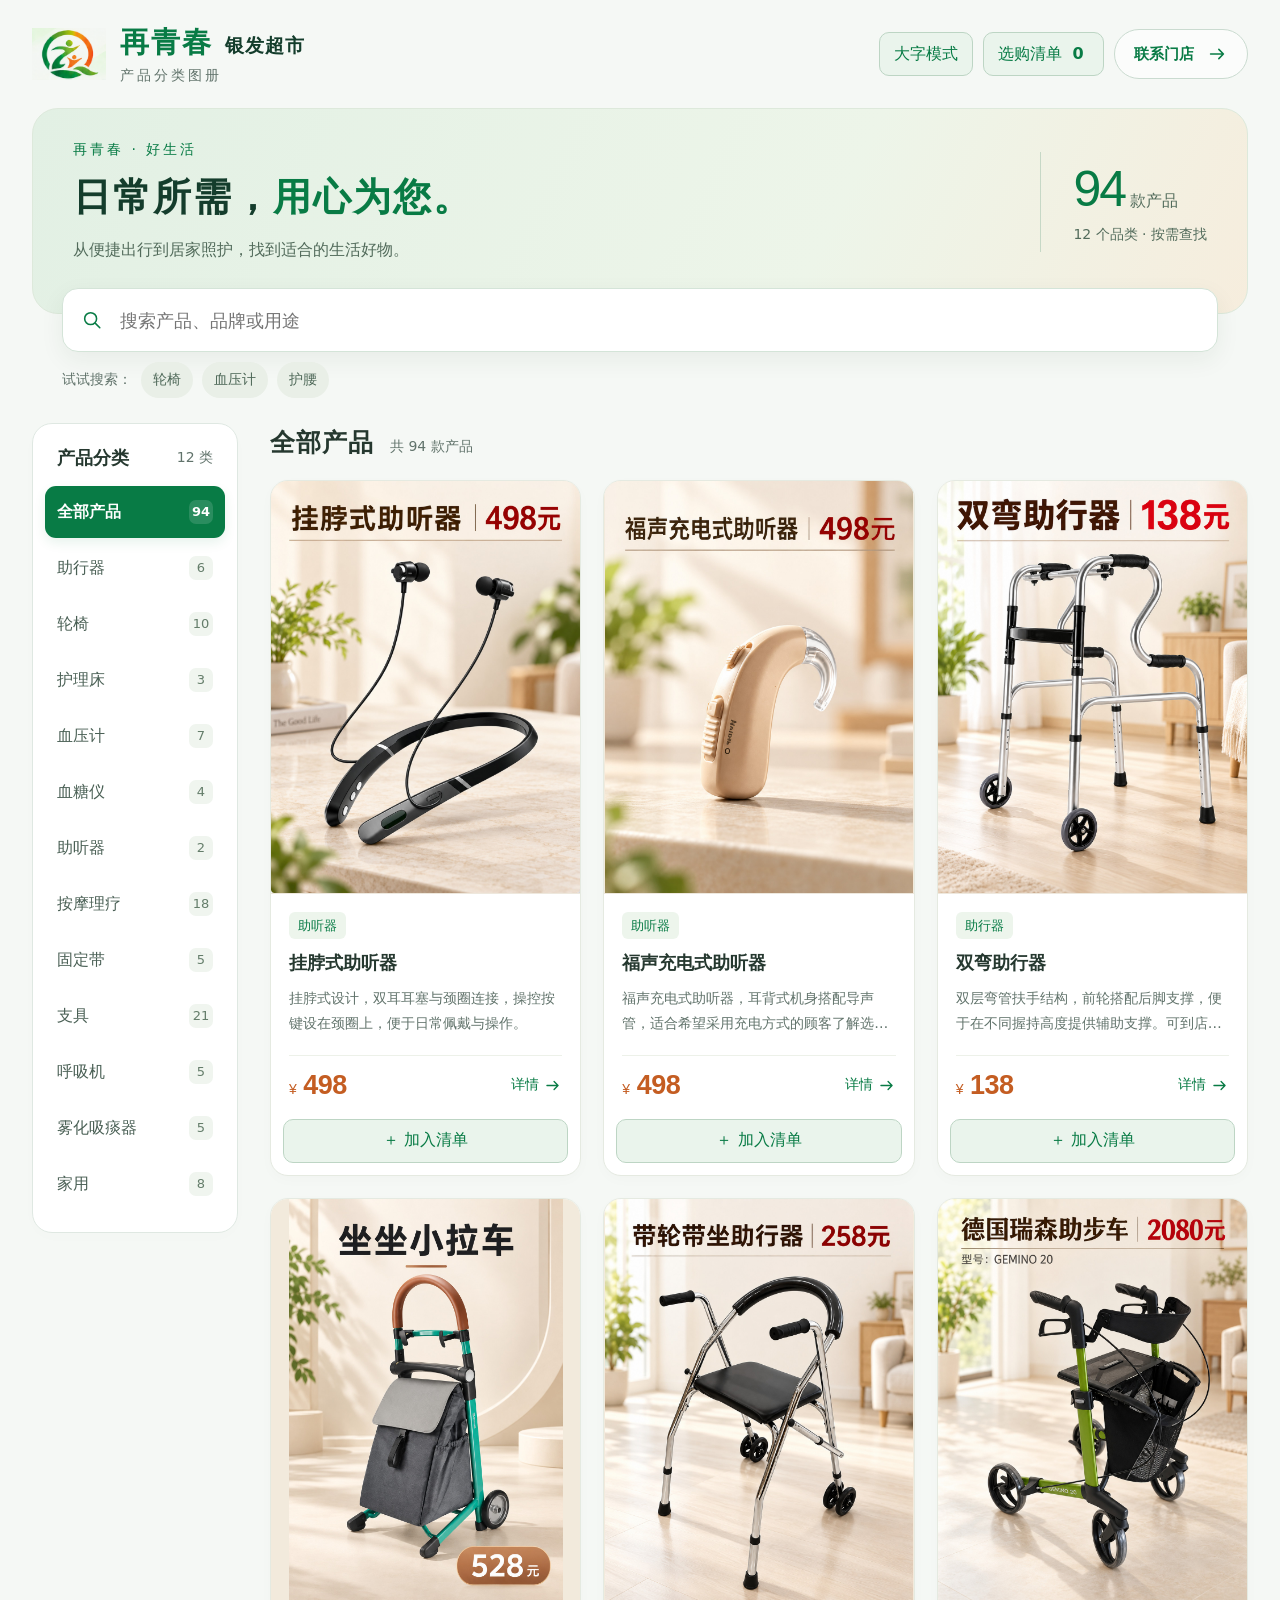
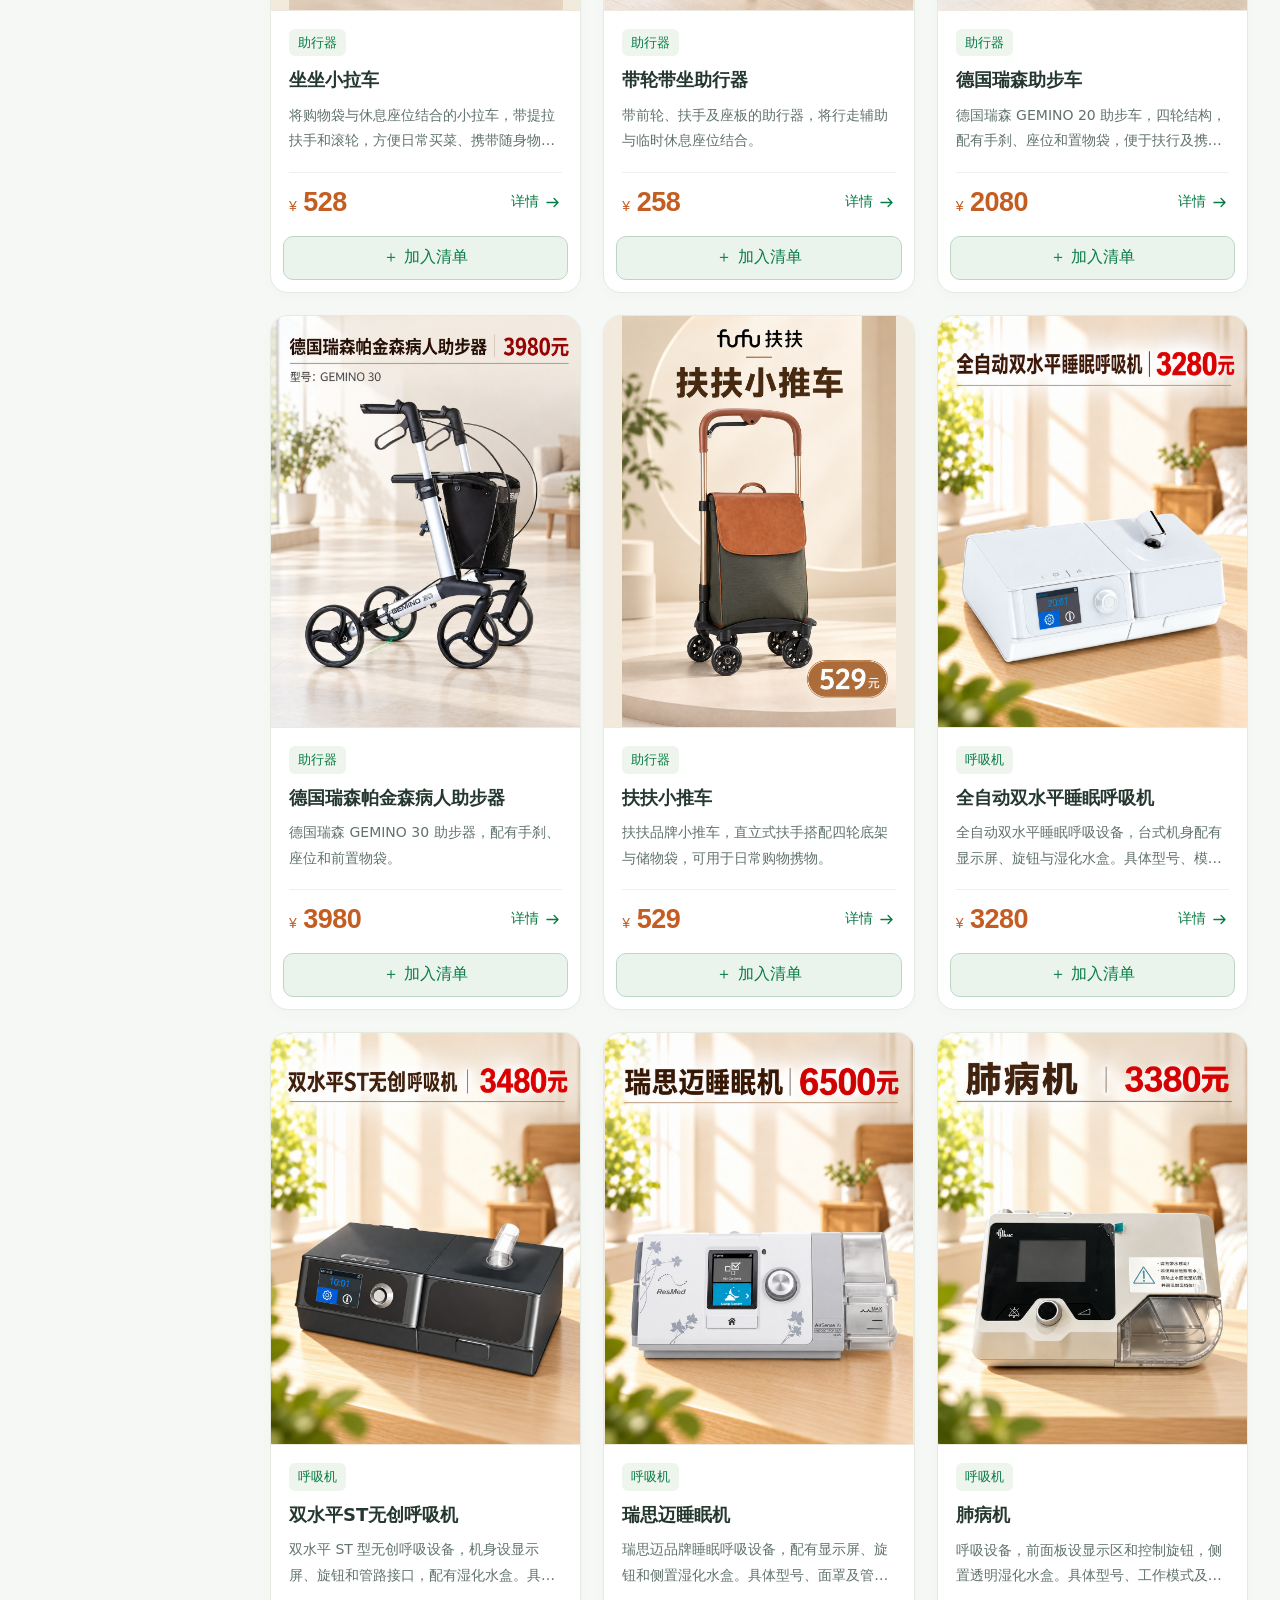
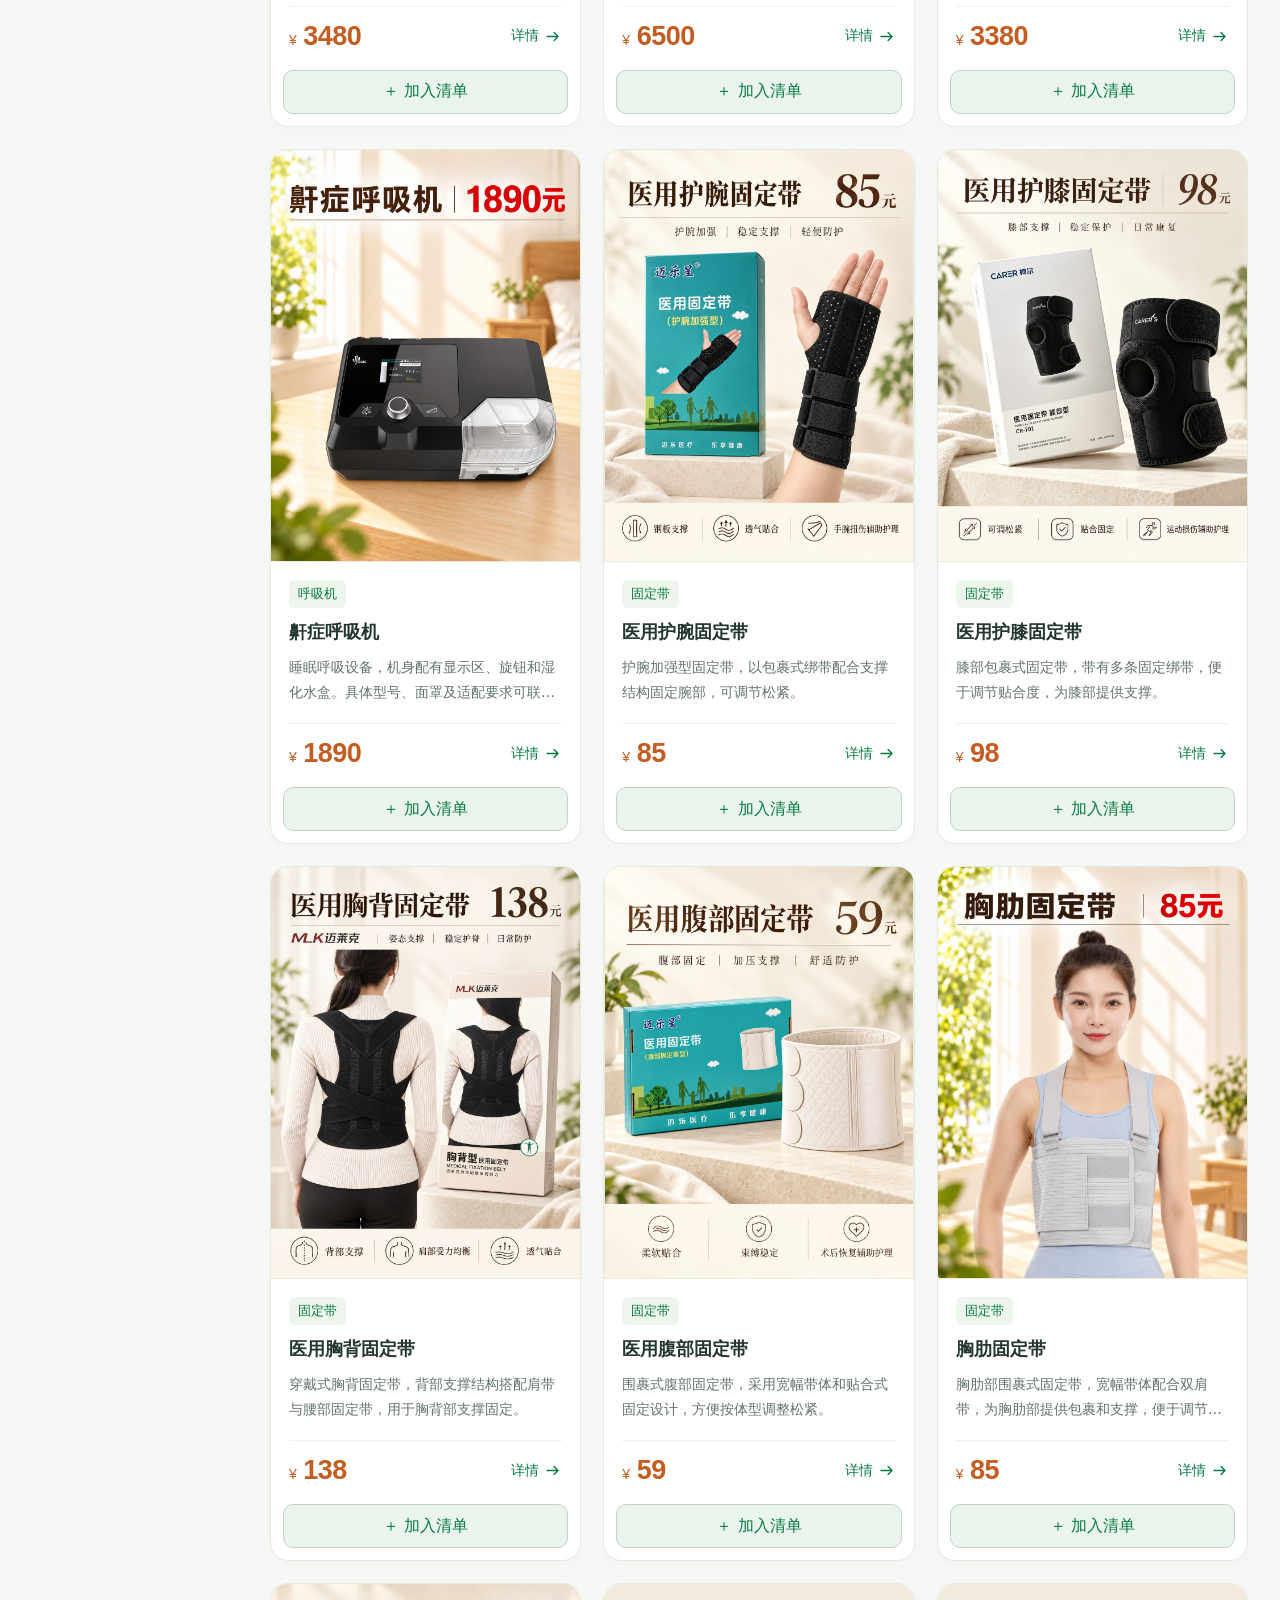
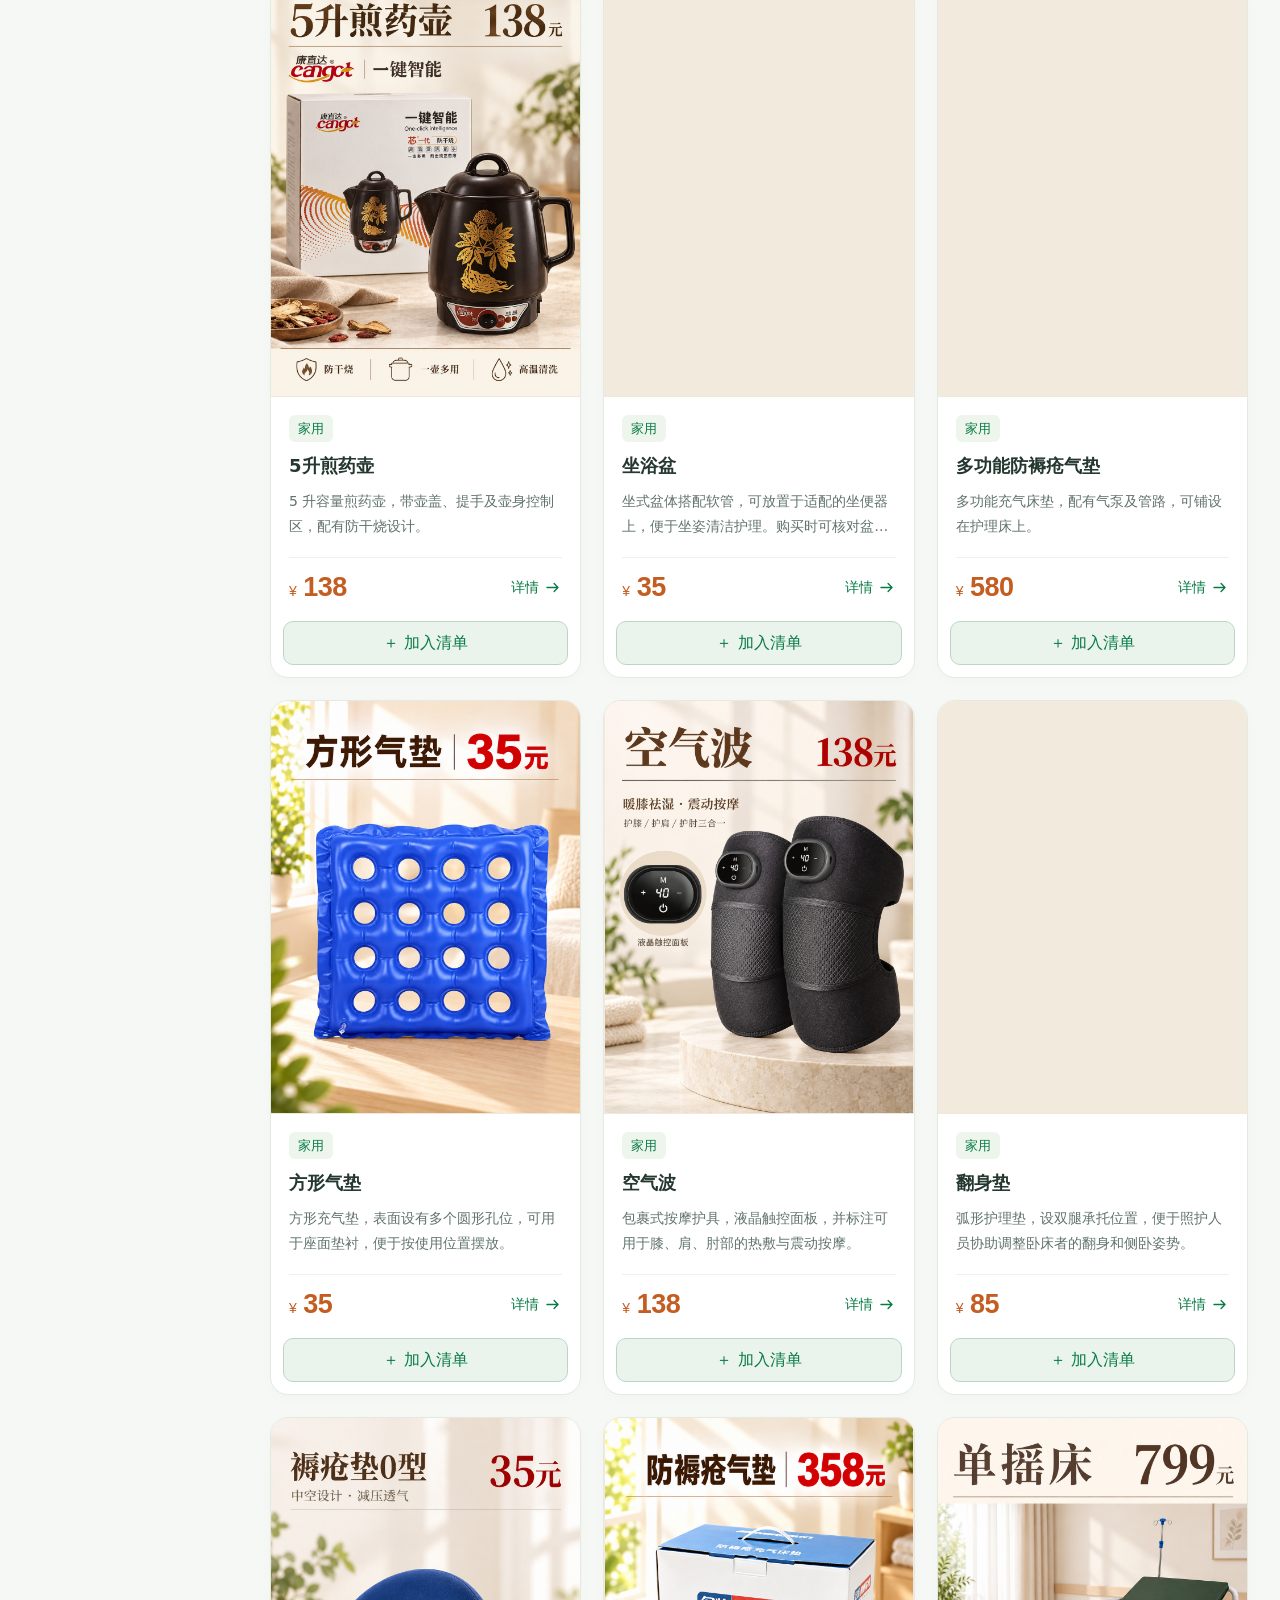
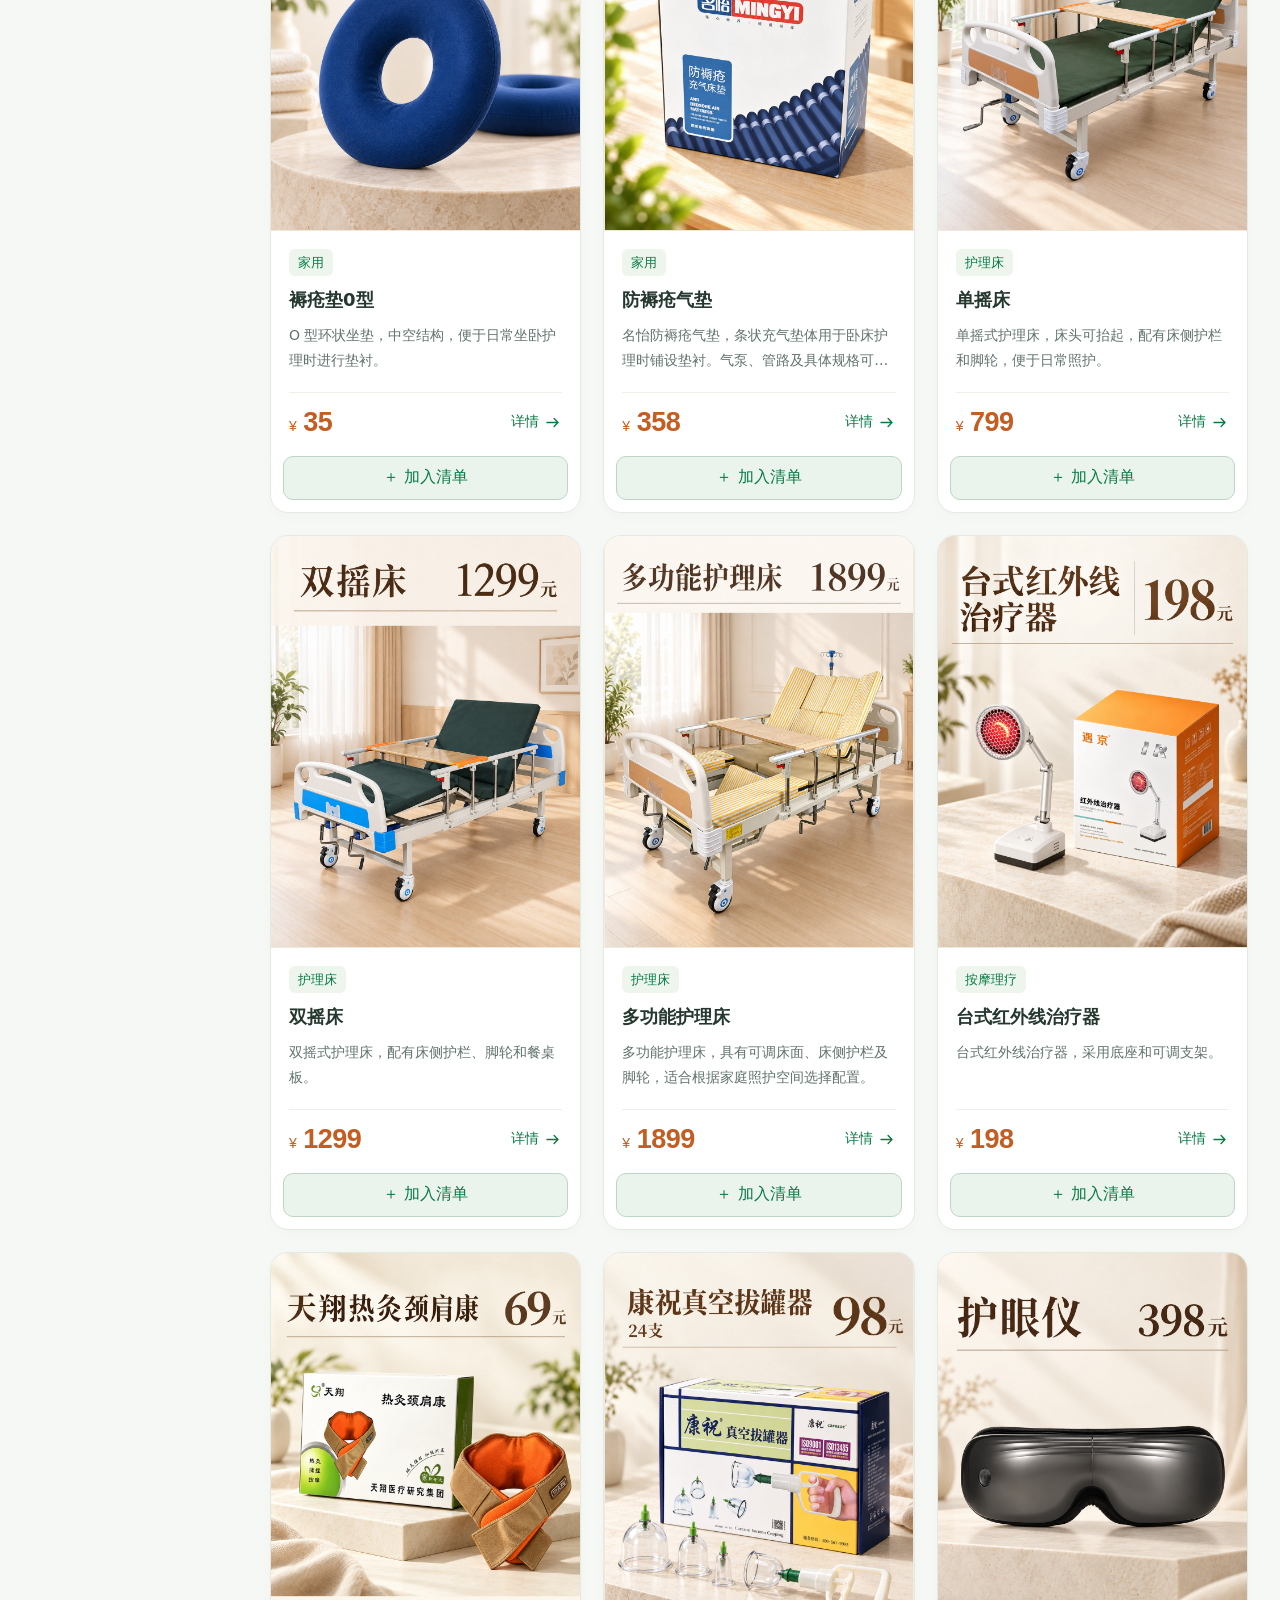
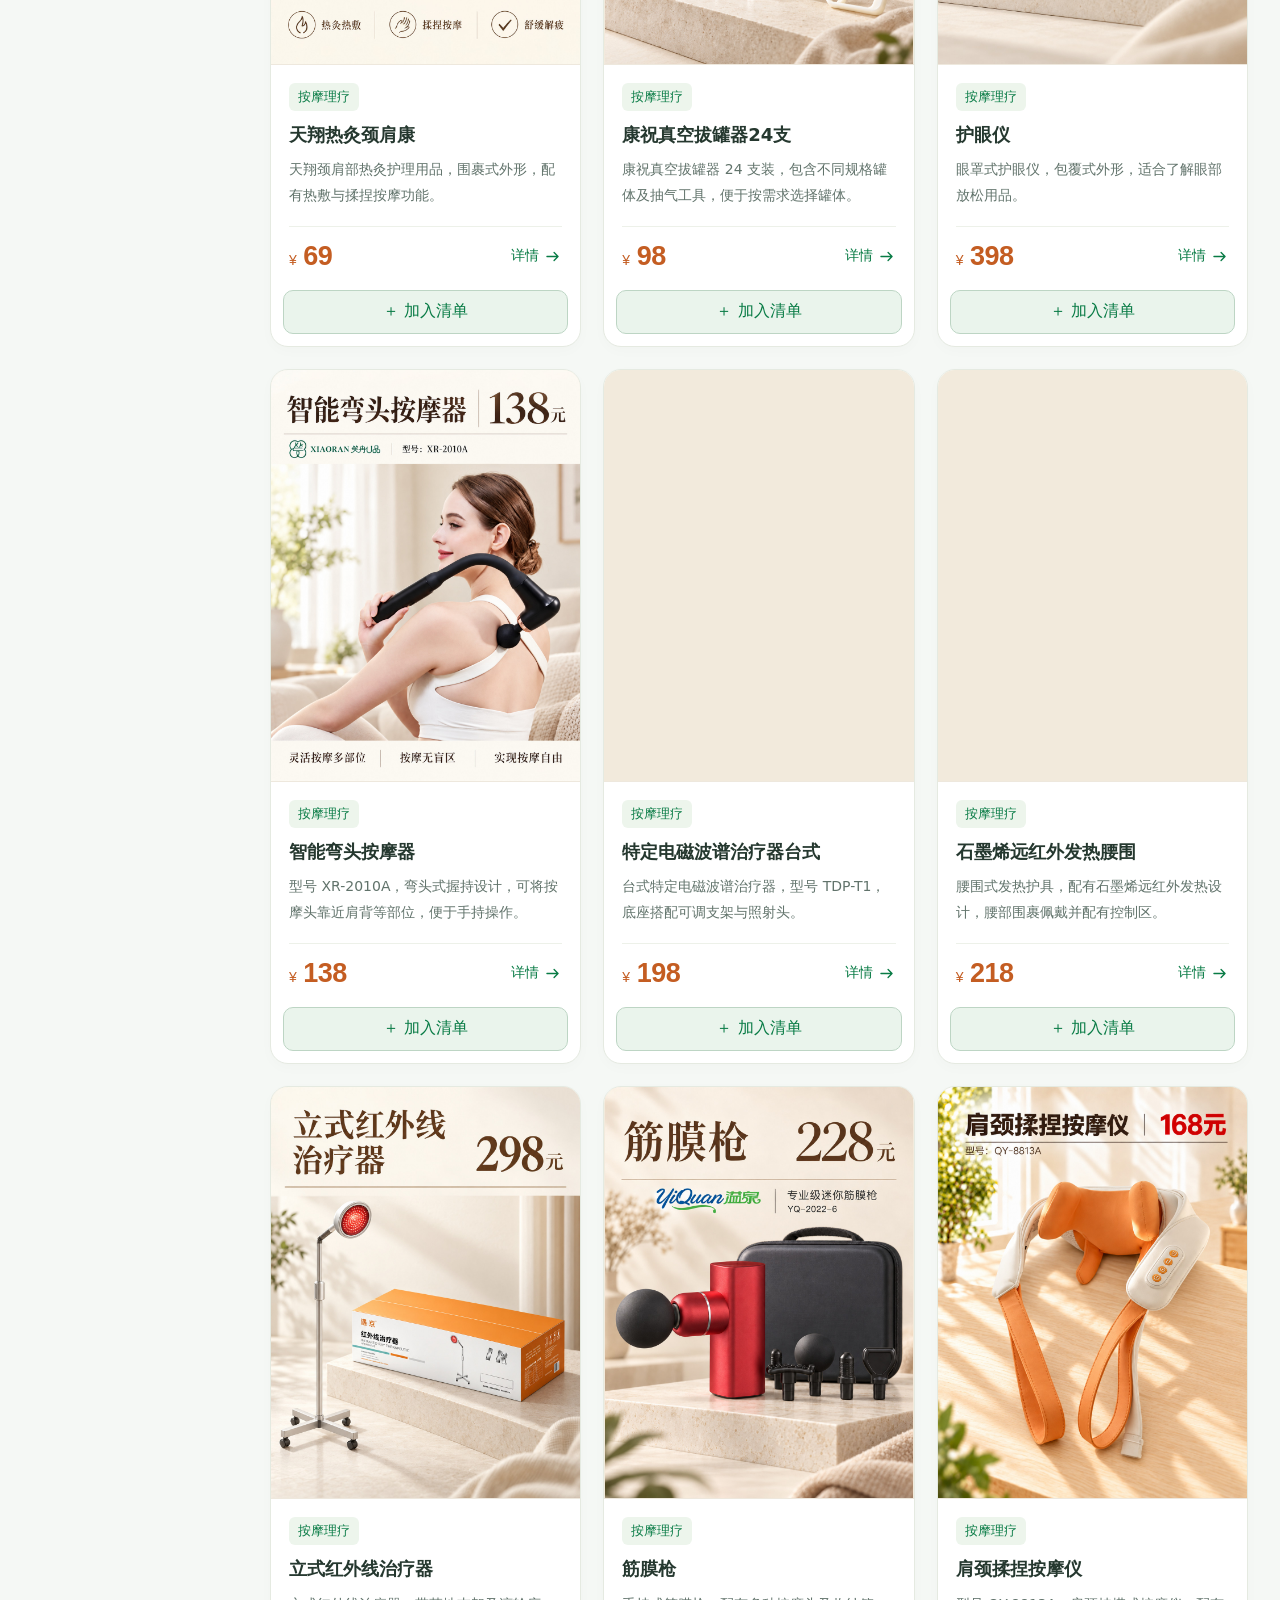
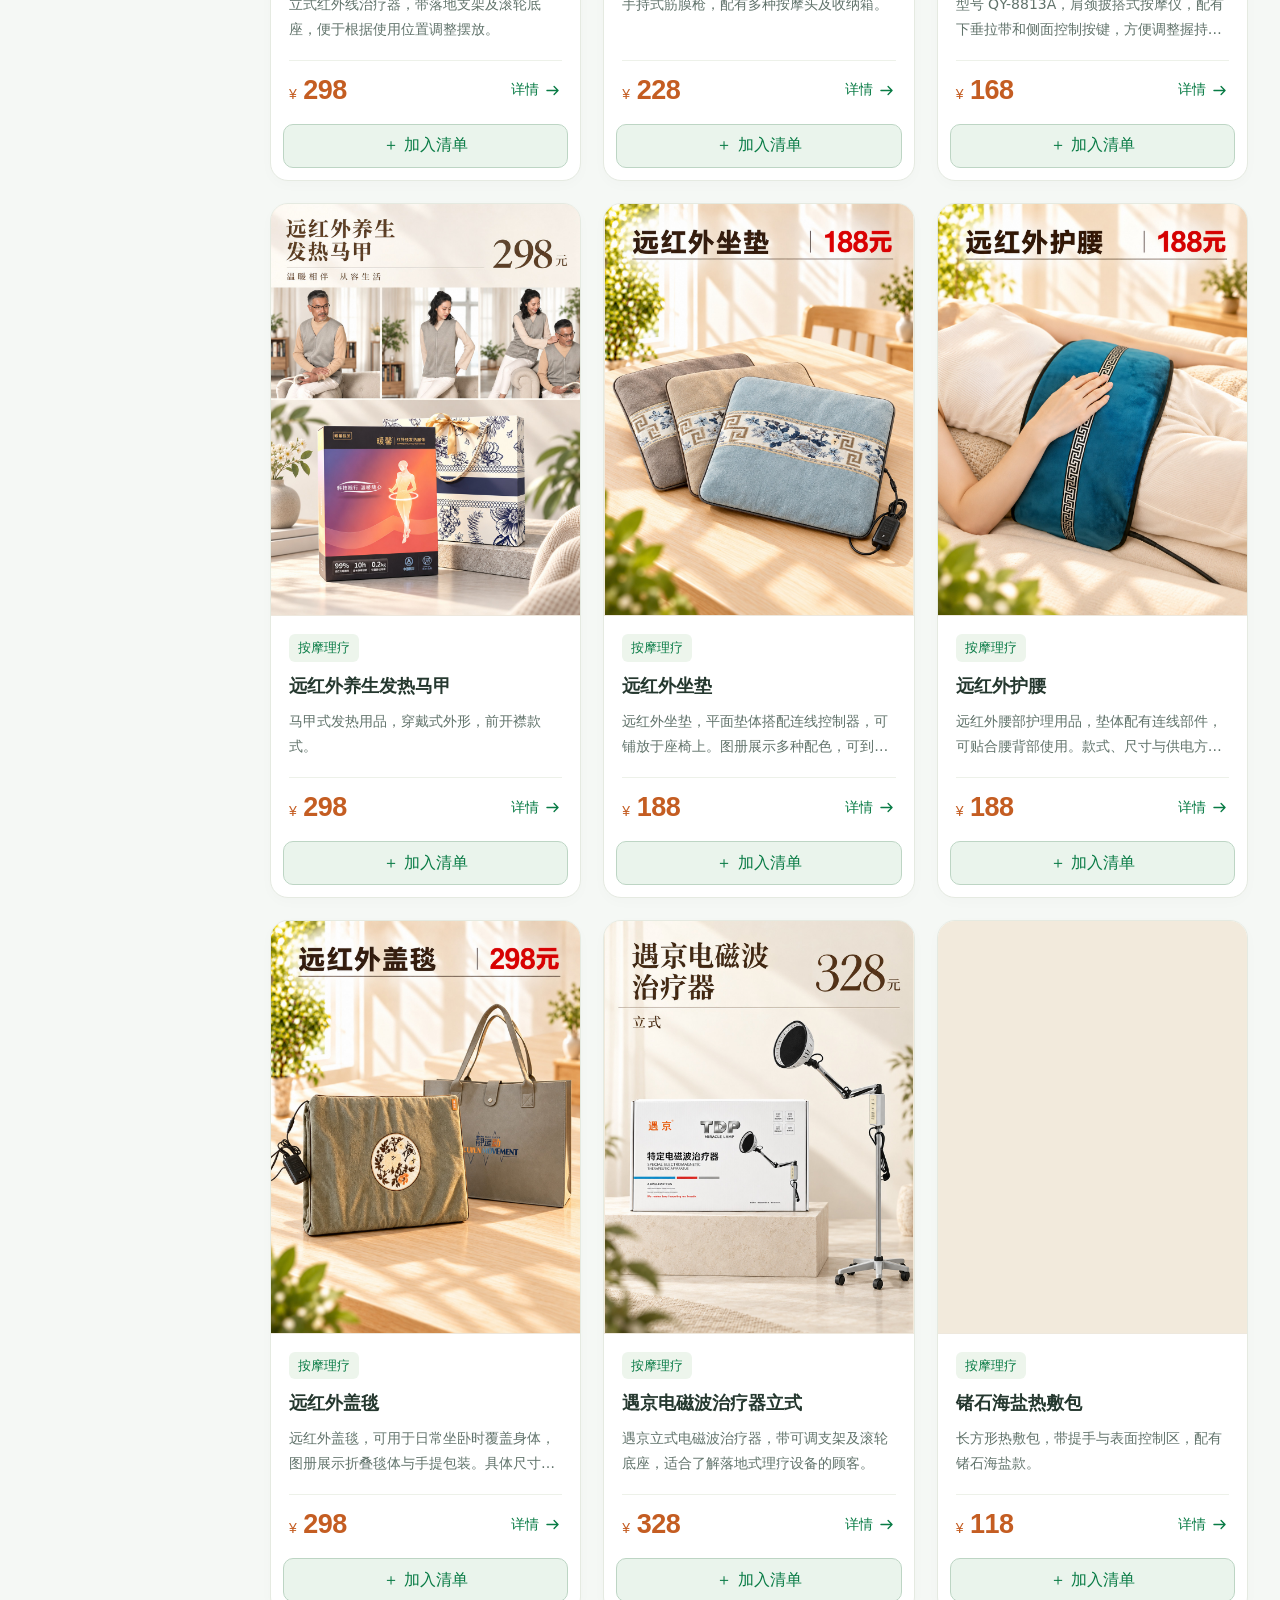
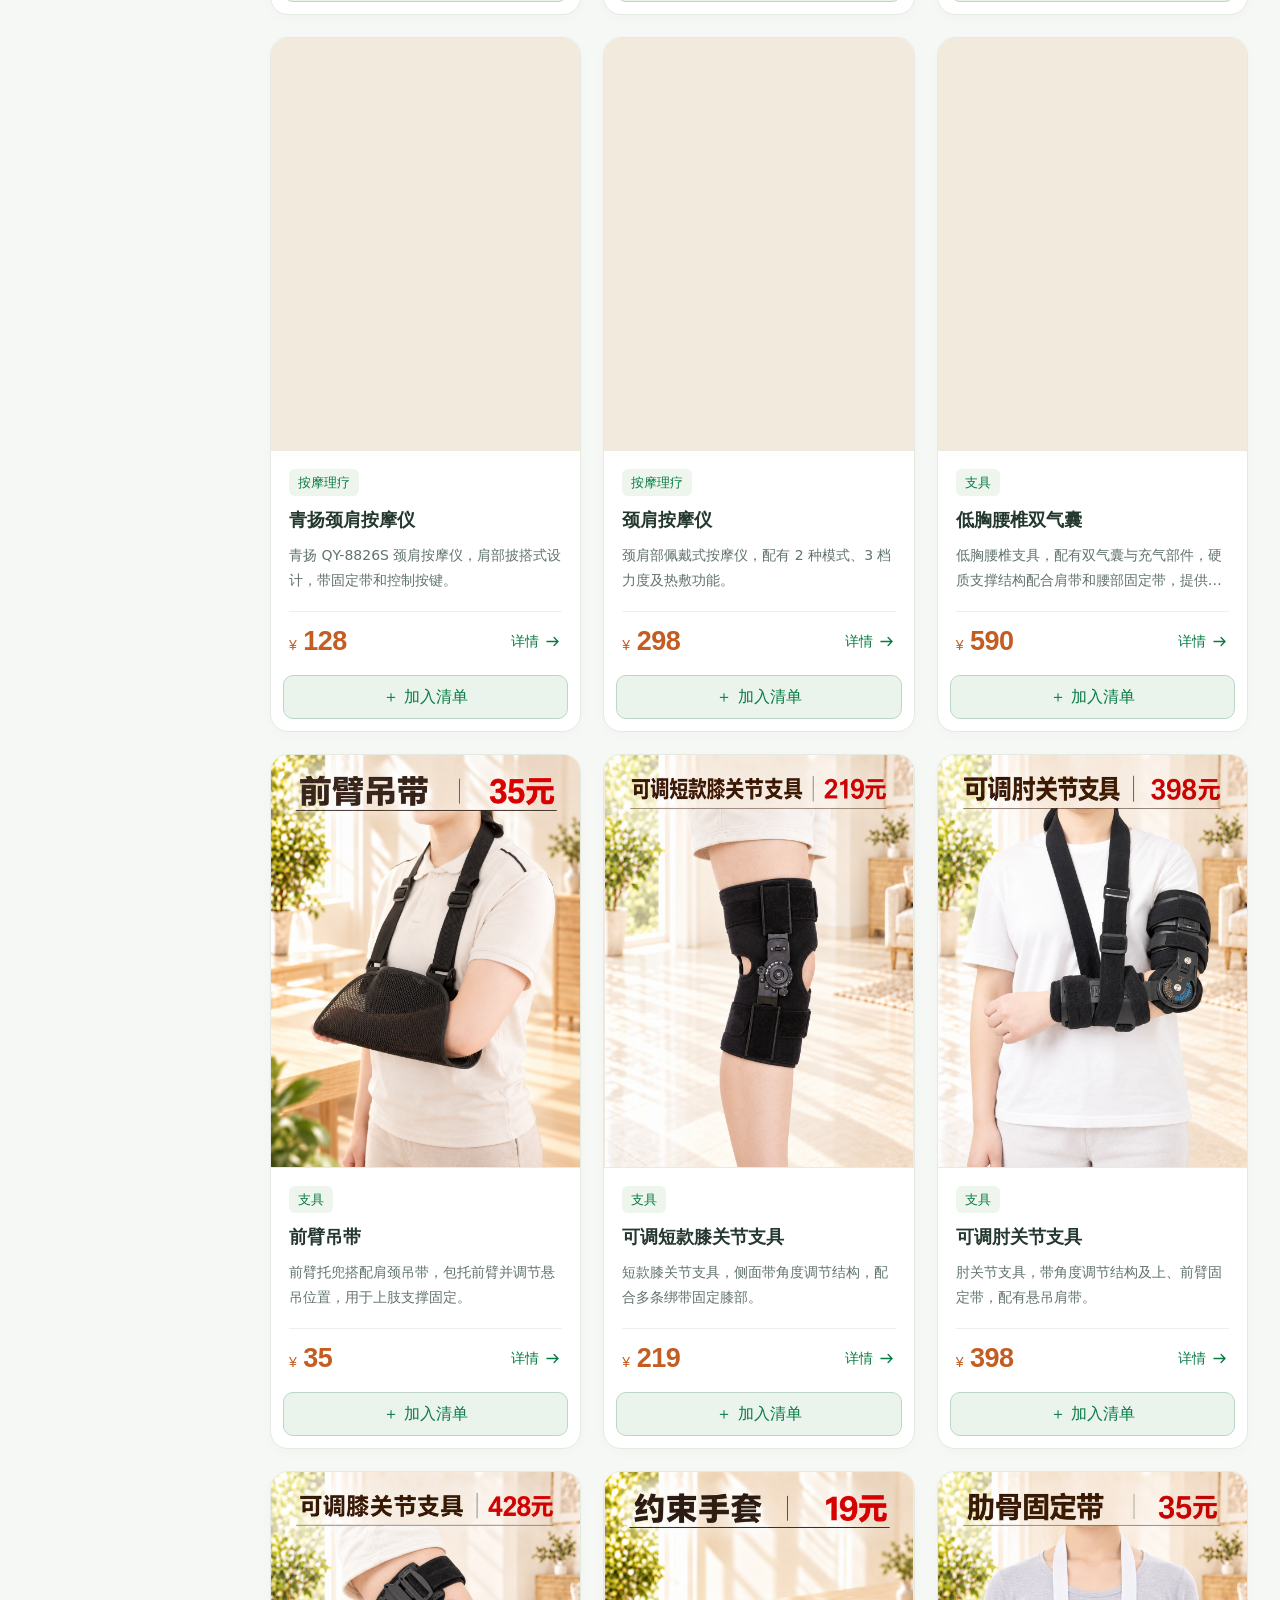
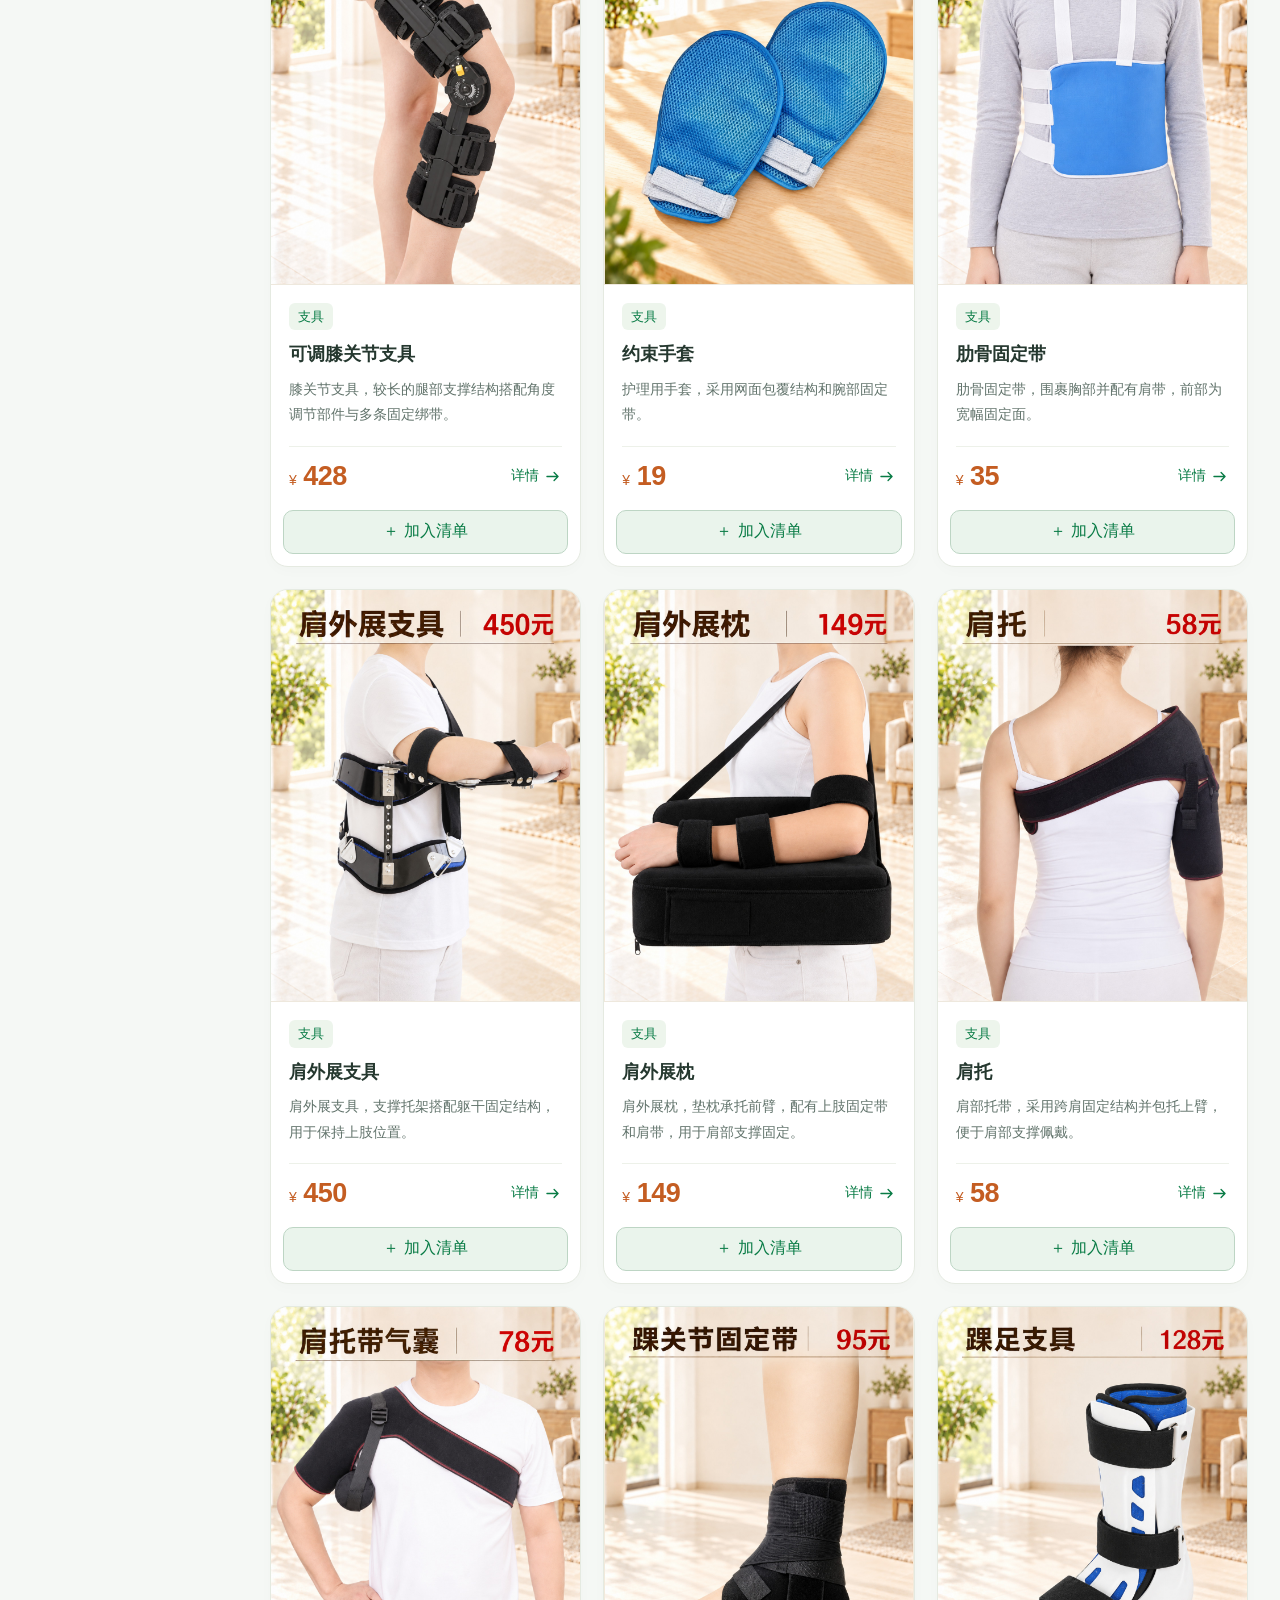
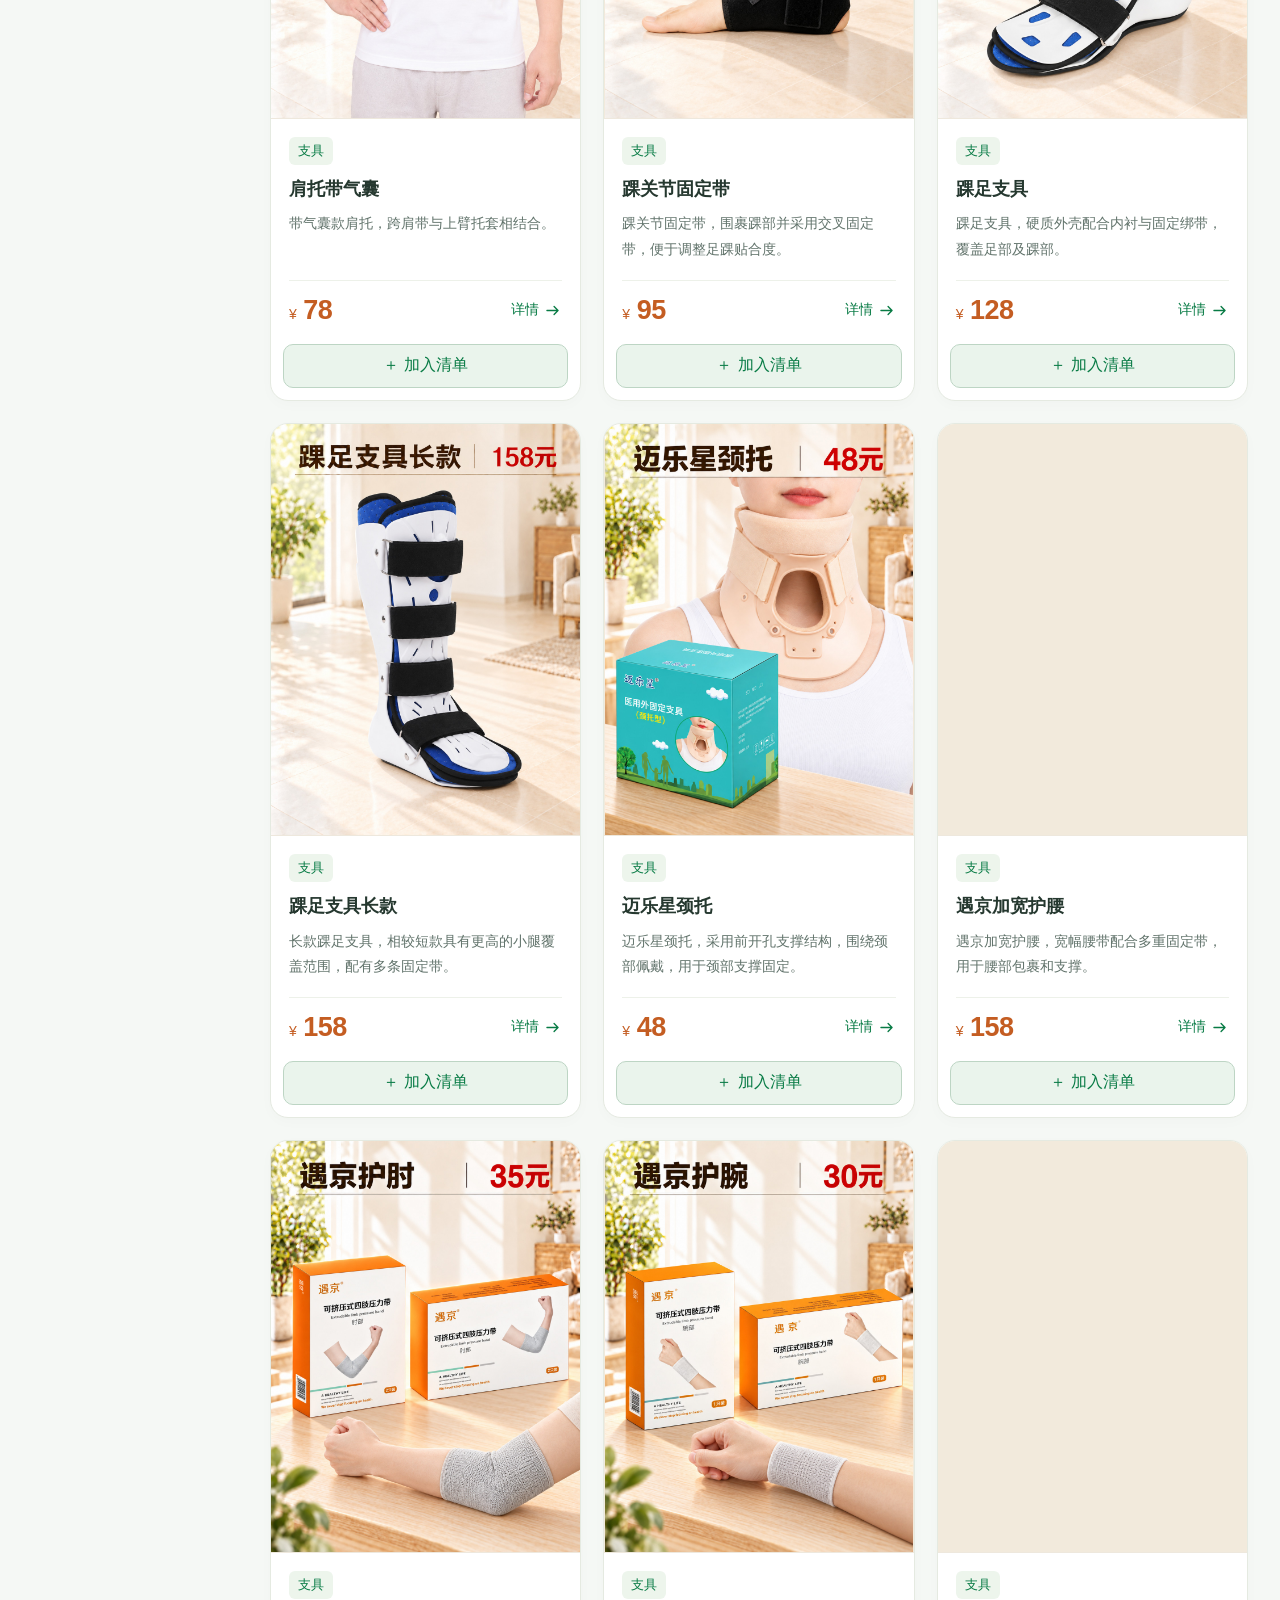
==== commit efae02f1: "增加单品分享、到店导航、选购清单和可切换的大字模式" ====
--- a/index.html
+++ b/index.html
@@ -1,17 +1,28 @@
 <!doctype html>
-<html lang="zh-CN"><head><meta charset="utf-8"><meta name="viewport" content="width=device-width,initial-scale=1,viewport-fit=cover"><meta name="theme-color" content="#087b45"><meta name="description" content="再青春银发超市产品分类图册，浏览助行、护理、健康监测等94款产品，搜索产品介绍并联系门店。"><title>再青春银发超市 · 产品图册</title><link rel="icon" href="assets/logo.png"><link rel="stylesheet" href="style.css?v=20260916"></head>
+<html lang="zh-CN"><head><meta charset="utf-8"><meta name="viewport" content="width=device-width,initial-scale=1,viewport-fit=cover"><meta name="theme-color" content="#087b45"><meta name="description" content="再青春银发超市产品分类图册，浏览助行、护理、健康监测等94款产品，搜索产品介绍并联系门店。"><title>再青春银发超市 · 产品图册</title><link rel="icon" href="assets/logo.png"><link rel="stylesheet" href="style.css?v=20260916-features1"></head>
 <body>
-<header class="brandbar"><a class="brand" href="#" aria-label="再青春银发超市首页"><img src="assets/logo.png" alt="再青春银发超市标志" width="70" height="50"><span><strong>再青春<span class="brand-sub">银发超市</span></strong><small>产品分类图册</small></span></a><a class="desktop-contact" href="#store">联系门店 <svg class="ui-icon" viewBox="0 0 24 24" aria-hidden="true"><path d="M5 12h14m-5-5 5 5-5 5"/></svg></a></header>
+<header class="brandbar"><a class="brand" href="#" aria-label="再青春银发超市首页"><img src="assets/logo.png" alt="再青春银发超市标志" width="70" height="50"><span><strong>再青春<span class="brand-sub">银发超市</span></strong><small>产品分类图册</small></span></a><div class="header-actions"><button id="large-text" class="utility-button" aria-pressed="false">大字模式</button><button class="utility-button list-trigger">选购清单 <span data-list-count>0</span></button><a class="desktop-contact" href="#store">联系门店 <svg class="ui-icon" viewBox="0 0 24 24" aria-hidden="true"><path d="M5 12h14m-5-5 5 5-5 5"/></svg></a></div></header>
 <main>
 <section class="intro"><div><p class="eyebrow">再青春 · 好生活</p><h1>日常所需，<span>用心为您。</span></h1><p>从便捷出行到居家照护，找到适合的生活好物。</p></div><div class="catalog-stat"><strong>94</strong> 款产品<span>12 个品类 · 按需查找</span></div></section>
 <section class="search-area" aria-label="搜索产品"><div class="search-box"><span><svg class="ui-icon" viewBox="0 0 24 24" aria-hidden="true"><circle cx="10.5" cy="10.5" r="6.5"/><path d="m16 16 4.5 4.5"/></svg></span><input id="search" type="search" placeholder="搜索产品、品牌或用途" aria-label="搜索产品、品牌或用途" autocomplete="off"><button id="clear" class="clear" hidden aria-label="清空搜索">清空</button></div><p>试试搜索：<button class="suggest" data-q="轮椅">轮椅</button><button class="suggest" data-q="血压计">血压计</button><button class="suggest" data-q="护腰">护腰</button></p></section>
 <div class="catalog-layout" id="catalog"><aside class="category-panel"><div class="category-heading"><h2>产品分类</h2><span>12 类</span></div><nav id="categories" aria-label="产品分类"></nav></aside><section class="results" aria-labelledby="result-title"><div class="result-header"><div><h2 id="result-title">全部产品</h2><p id="result-count" role="status" aria-live="polite">共 94 款产品</p></div></div><div class="product-grid" id="grid"></div><div id="empty" class="empty" hidden><strong>暂未找到相关产品</strong><p>试试更短的名称，或清除筛选查看全部产品。</p><button id="reset" class="primary">查看全部产品</button></div><noscript>请开启浏览器 JavaScript，以使用产品分类及搜索功能。</noscript></section></div>
-<section id="store" class="store"><div class="store-title"><p class="eyebrow">欢迎到店了解</p><h2>再青春银发超市</h2><p>产品选配、价格与库存，可直接联系门店。</p><a class="phone" href="tel:18435716527">184 3571 6527 <span>拨打电话 ↗</span></a></div><div class="store-info"><h3>门店地址</h3><p>尧都区功臣御苑一期西门<br>再青春银发超市</p><h3>公交到店</h3><p>市区 12 路公交车<br>平水街北下车即到</p></div><figure class="contact-card"><img src="assets/contact.png" alt="门店微信二维码、地址与电话：18435716527" loading="lazy" width="581" height="124"><figcaption>长按图片识别二维码，或使用微信扫一扫</figcaption></figure></section>
+<section id="store" class="store"><div class="store-title"><p class="eyebrow">欢迎到店了解</p><h2>再青春银发超市</h2><p>产品选配、价格与库存，可直接联系门店。</p><a class="phone" href="tel:18435716527">184 3571 6527 <span>拨打电话 ↗</span></a></div><div class="store-info"><h3>门店地址</h3><p>尧都区功臣御苑一期西门<br>再青春银发超市</p><a class="store-nav primary" href="https://uri.amap.com/search?keyword=%E4%B8%B4%E6%B1%BE%E5%B8%82%E5%B0%A7%E9%83%BD%E5%8C%BA%E5%8A%9F%E8%87%A3%E5%BE%A1%E8%8B%91%E4%B8%80%E6%9C%9F%E8%A5%BF%E9%97%A8&amp;city=%E4%B8%B4%E6%B1%BE&amp;view=map&amp;src=zaiqingchun&amp;callnative=1" target="_blank" rel="noopener noreferrer">导航到店 ↗</a><button id="copy-address" class="address-copy">复制门店地址</button><p class="navigation-hint">在地图中确认“功臣御苑一期西门”，再开始导航。微信内无法打开时，可复制地址到地图搜索。</p><h3>公交到店</h3><p>市区 12 路公交车<br>平水街北下车即到</p></div><figure class="contact-card"><img src="assets/contact.png" alt="门店微信二维码、地址与电话：18435716527" loading="lazy" width="581" height="124"><figcaption>长按图片识别二维码，或使用微信扫一扫</figcaption></figure></section>
 
 </main>
-<nav class="mobile-bottom" aria-label="快捷导航"><a href="#catalog"><svg class="ui-icon" viewBox="0 0 24 24" aria-hidden="true"><rect x="3" y="3" width="7" height="7" rx="1.5"/><rect x="14" y="3" width="7" height="7" rx="1.5"/><rect x="3" y="14" width="7" height="7" rx="1.5"/><rect x="14" y="14" width="7" height="7" rx="1.5"/></svg><span>产品分类</span></a><a href="#store"><svg class="ui-icon" viewBox="0 0 24 24" aria-hidden="true"><path d="M20 10c0 6-8 11-8 11S4 16 4 10a8 8 0 1 1 16 0Z"/><circle cx="12" cy="10" r="2.5"/></svg><span>门店地址</span></a><a class="call" href="tel:18435716527"><svg class="ui-icon" viewBox="0 0 24 24" aria-hidden="true"><path d="M8 3H4a1 1 0 0 0-1 1c0 9.4 7.6 17 17 17a1 1 0 0 0 1-1v-4l-5-2-2 2a13 13 0 0 1-6-6l2-2-2-5Z"/></svg>电话咨询</a></nav>
-<dialog id="detail" aria-labelledby="detail-title"><div class="dialog-top"><span>产品详情</span><button id="close" aria-label="关闭产品详情">✕</button></div><div class="detail-layout"><img id="detail-image" alt=""><div class="detail-copy"><span id="detail-category" class="tag"></span><h2 id="detail-title"></h2><p id="detail-price" class="detail-price"></p><h3>产品介绍</h3><p id="detail-description"></p><a class="primary" href="tel:18435716527">电话咨询这款产品</a><button id="detail-store" class="secondary">查看门店地址</button></div></div></dialog>
-<script src="products.js?v=20260916"></script><script src="app.js?v=20260916"></script><script>
+<nav class="mobile-bottom" aria-label="快捷导航"><a href="#catalog"><svg class="ui-icon" viewBox="0 0 24 24" aria-hidden="true"><rect x="3" y="3" width="7" height="7" rx="1.5"/><rect x="14" y="3" width="7" height="7" rx="1.5"/><rect x="3" y="14" width="7" height="7" rx="1.5"/><rect x="14" y="14" width="7" height="7" rx="1.5"/></svg><span>产品分类</span></a><a href="https://uri.amap.com/search?keyword=%E4%B8%B4%E6%B1%BE%E5%B8%82%E5%B0%A7%E9%83%BD%E5%8C%BA%E5%8A%9F%E8%87%A3%E5%BE%A1%E8%8B%91%E4%B8%80%E6%9C%9F%E8%A5%BF%E9%97%A8&amp;city=%E4%B8%B4%E6%B1%BE&amp;view=map&amp;src=zaiqingchun&amp;callnative=1" target="_blank" rel="noopener noreferrer"><svg class="ui-icon" viewBox="0 0 24 24" aria-hidden="true"><path d="M20 10c0 6-8 11-8 11S4 16 4 10a8 8 0 1 1 16 0Z"/><circle cx="12" cy="10" r="2.5"/></svg><span>到店导航</span></a><button class="list-trigger mobile-list">清单 <span data-list-count>0</span></button><a class="call" href="tel:18435716527"><svg class="ui-icon" viewBox="0 0 24 24" aria-hidden="true"><path d="M8 3H4a1 1 0 0 0-1 1c0 9.4 7.6 17 17 17a1 1 0 0 0 1-1v-4l-5-2-2 2a13 13 0 0 1-6-6l2-2-2-5Z"/></svg>电话咨询</a></nav>
+<dialog id="detail" aria-labelledby="detail-title"><div class="dialog-top"><span>产品详情</span><button id="close" aria-label="关闭产品详情">✕</button></div><div class="detail-layout"><img id="detail-image" alt=""><div class="detail-copy"><span id="detail-category" class="tag"></span><h2 id="detail-title"></h2><p id="detail-price" class="detail-price"></p><h3>产品介绍</h3><p id="detail-description"></p><div class="detail-tools"><button id="detail-add" class="primary">加入选购清单</button><button id="share-product" class="secondary">分享商品</button><button id="copy-product" class="secondary">复制单品链接</button></div><p class="feature-help">分享链接给家人，打开就能看到这款商品。</p><p class="feedback" role="status" aria-live="polite" data-feedback></p><a class="primary" href="tel:18435716527">电话咨询这款产品</a><button id="detail-store" class="secondary">查看门店地址</button></div></div></dialog>
+
+<dialog id="shopping-list" aria-labelledby="list-title">
+ <div class="dialog-top"><h2 id="list-title">我的选购清单</h2><button id="close-list" aria-label="关闭选购清单">✕</button></div>
+ <div class="list-content"><p class="feature-help" id="list-storage-note">清单保存在当前设备的此浏览器中，到店后可直接给店员看。</p>
+ <div id="list-items"></div><p id="list-empty" class="list-empty">还没有选购商品，先去看看喜欢的产品吧。</p>
+ <div class="list-summary" aria-live="polite"><p id="list-summary"></p><p>参考合计 <strong id="list-total">¥ 0</strong></p><p class="feature-help">清单用于到店选购，不是订单；价格与库存请以门店确认为准。</p></div>
+ <p class="feedback" role="status" aria-live="polite" data-feedback></p>
+ <div class="list-actions"><button id="copy-list" class="primary">复制清单</button><button id="continue-shopping" class="secondary">继续选购</button><button id="clear-list" class="text-button">清空清单</button></div></div>
+</dialog>
+<dialog id="copy-dialog" aria-labelledby="copy-title"><div class="dialog-top"><h2 id="copy-title">长按或全选复制</h2><button id="close-copy" aria-label="关闭复制窗口">✕</button></div><div class="list-content"><p class="feature-help">浏览器未允许自动复制，请复制下方内容。</p><textarea id="copy-value" readonly aria-label="待复制内容" rows="6"></textarea></div></dialog>
+<p class="feedback toast" role="status" aria-live="polite" data-feedback></p>
+<script src="products.js?v=20260916"></script><script src="app.js?v=20260916-features1"></script><script src="features.js?v=20260916-features1"></script><script>
   function __send(t,d){ window.parent.postMessage(Object.assign({isStreamlitMessage:true,type:t},d),"*"); }
   function __setH(h){ __send("streamlit:setFrameHeight",{height:h}); }
   __send("streamlit:componentReady",{apiVersion:1});
--- a/style.css
+++ b/style.css
@@ -18,3 +18,8 @@
 @media(max-width:360px){.intro{padding-left:17px;padding-right:17px}.intro h1{font-size:25px}.brand strong{font-size:23px}.brand-sub{font-size:15px;margin-left:6px}.product-grid{gap:10px}.product-body{padding:12px 9px}.view{font-size:12px}.price{font-size:23px}}
 @media(prefers-reduced-motion:reduce){.product{transition:none}}
 @media(max-width:680px){#categories{scroll-padding-inline:16px}.category-heading>span::after{content:" · 左右滑动";color:#627369}}
+
+/* Sharing, shopping list and optional large text. */
+.header-actions{display:flex;align-items:center;justify-content:flex-end;gap:10px;flex-wrap:wrap}.utility-button,.card-add{background:#eaf4ec;color:var(--green);border:1px solid #bdd5c4;border-radius:10px;padding:10px 14px;min-height:44px}.utility-button[aria-pressed=true]{background:var(--green);color:#fff}[data-list-count]{display:inline-block;min-width:22px;text-align:center;font-weight:700}.card-add{margin:0 12px 12px;flex-shrink:0}.detail-tools{display:flex;flex-wrap:wrap;gap:10px;margin-top:20px}.detail-copy .detail-tools .primary{margin-top:0}.detail-tools button{flex:1 1 140px;min-height:48px}.secondary{background:#edf4ef;color:var(--green);border:1px solid #b8d1c0;border-radius:10px;padding:12px 16px}.feature-help,.navigation-hint{font-size:14px;line-height:1.8;margin-top:12px;color:var(--muted)}.store .navigation-hint{color:#d0e1d8}.store-nav{display:inline-flex;margin-top:18px}.address-copy{background:transparent;color:inherit;text-decoration:underline;min-height:44px;padding:10px}.feedback{font-size:15px;line-height:1.7;color:var(--green)}.feedback:empty{display:none}.feedback:not(:empty){margin:12px 0}.toast:not(:empty){position:fixed;bottom:90px;left:50%;transform:translateX(-50%);max-width:calc(100% - 32px);width:max-content;background:#153d2e;color:white;padding:12px 18px;border-radius:12px;z-index:50;box-shadow:0 3px 20px #0002;pointer-events:none}#shopping-list,#copy-dialog{width:min(760px,calc(100% - 24px));max-height:90dvh;overflow:auto}.dialog-top h2{font-size:22px;margin:0;line-height:1.4}.list-content{padding:12px 24px 28px}.list-row{display:grid;grid-template-columns:72px minmax(0,1fr) auto;gap:14px;padding:20px 0;border-bottom:1px solid var(--line);align-items:start}.list-row img{width:72px;height:96px;object-fit:contain;background:#f6f4ee;border-radius:8px}.list-row-main{min-width:0}.list-product-name{padding:0;background:none;text-align:left;color:var(--dark);font-weight:650;font-size:18px;line-height:1.6;overflow-wrap:anywhere}.list-unit-price{margin:6px 0;color:var(--muted);font-size:15px}.quantity-controls{display:flex;align-items:center;gap:8px;flex-wrap:wrap}.quantity-controls button{min-width:44px;min-height:44px;border-radius:8px;background:#edf4ef;color:var(--green)}.quantity-controls span{min-width:24px;text-align:center}.quantity-controls .remove-item{background:none;text-decoration:underline;padding:8px}.list-subtotal{color:var(--orange);padding-top:4px;line-height:1.6}.list-summary{padding:20px 0;line-height:1.9}.list-summary strong{color:var(--orange);font-size:24px}.list-empty{padding:36px 0;line-height:1.8}.list-actions{display:flex;flex-wrap:wrap;gap:12px}.list-actions button{min-height:48px}.text-button{background:none;color:var(--muted);padding:12px;text-decoration:underline}button:disabled{opacity:.45;cursor:default}#copy-value{width:100%;font:inherit;line-height:1.8;padding:12px;border:1px solid #b8d1c0;border-radius:8px;resize:vertical}.mobile-list{background:none;color:#536e5b;font:inherit;min-height:48px;flex:1;font-size:13px}.mobile-list span{display:block}.large-text{font-size:20px}.large-text :is(p,button,input,.tag,.product-desc,.view,.feature-help,.navigation-hint,.price-label,.category span:last-child,.brand small,.contact-card figcaption){font-size:20px;line-height:1.8}.large-text :is(.product-name,.list-product-name){font-size:24px;line-height:1.7}.large-text :is(.result-header h2,.detail-copy h2,.dialog-top h2){font-size:30px}.large-text :is(.price,.list-summary strong){font-size:30px}.large-text .price small{font-size:20px}.large-text .product-desc{display:block;-webkit-line-clamp:unset}.large-text .product-foot{flex-wrap:wrap}.large-text :is(button,.primary,.secondary){min-height:48px}.large-text .search-box input{height:64px}.large-text .catalog-layout{grid-template-columns:250px minmax(0,1fr)}.large-text .product-grid{grid-template-columns:repeat(2,minmax(0,1fr))}.large-text .brandbar{flex-wrap:wrap;gap:16px}.large-text .category-heading{flex-wrap:wrap;gap:8px}.large-text .result-header{flex-wrap:wrap}
+@media(max-width:900px){.brandbar{flex-wrap:wrap;gap:14px}.header-actions{justify-content:flex-start}.large-text .catalog-layout{grid-template-columns:1fr}.large-text .category-panel{position:static}}
+@media(max-width:680px){.header-actions{width:100%;gap:8px}.utility-button{flex:1;padding:8px;font-size:15px}.mobile-bottom{gap:4px}.mobile-bottom a{flex:1}.card-add{font-size:14px;padding:8px;margin:0 9px 10px}.detail-tools{flex-direction:column}.detail-tools button{flex:auto}.list-content{padding:10px 16px 24px}.list-row{grid-template-columns:60px minmax(0,1fr);gap:10px}.list-row img{width:60px;height:80px}.list-subtotal{grid-column:2}.list-actions button{flex:1 1 120px}.large-text .product-grid{grid-template-columns:1fr}.large-text #categories{grid-auto-columns:190px}.large-text .header-actions{align-items:stretch}.large-text .utility-button{flex:1 1 140px}.large-text .mobile-bottom :is(a,button){font-size:18px}.large-text .mobile-bottom .call{font-size:18px;flex:1.2}.large-text .brand-sub{display:block;margin-left:0}.large-text .search-area>p{flex-wrap:wrap}.large-text .detail-copy{padding:20px 16px}.large-text .dialog-top h2{font-size:26px}.large-text .list-row{grid-template-columns:1fr}.large-text .list-row img{display:none}.large-text .list-subtotal{grid-column:1}}
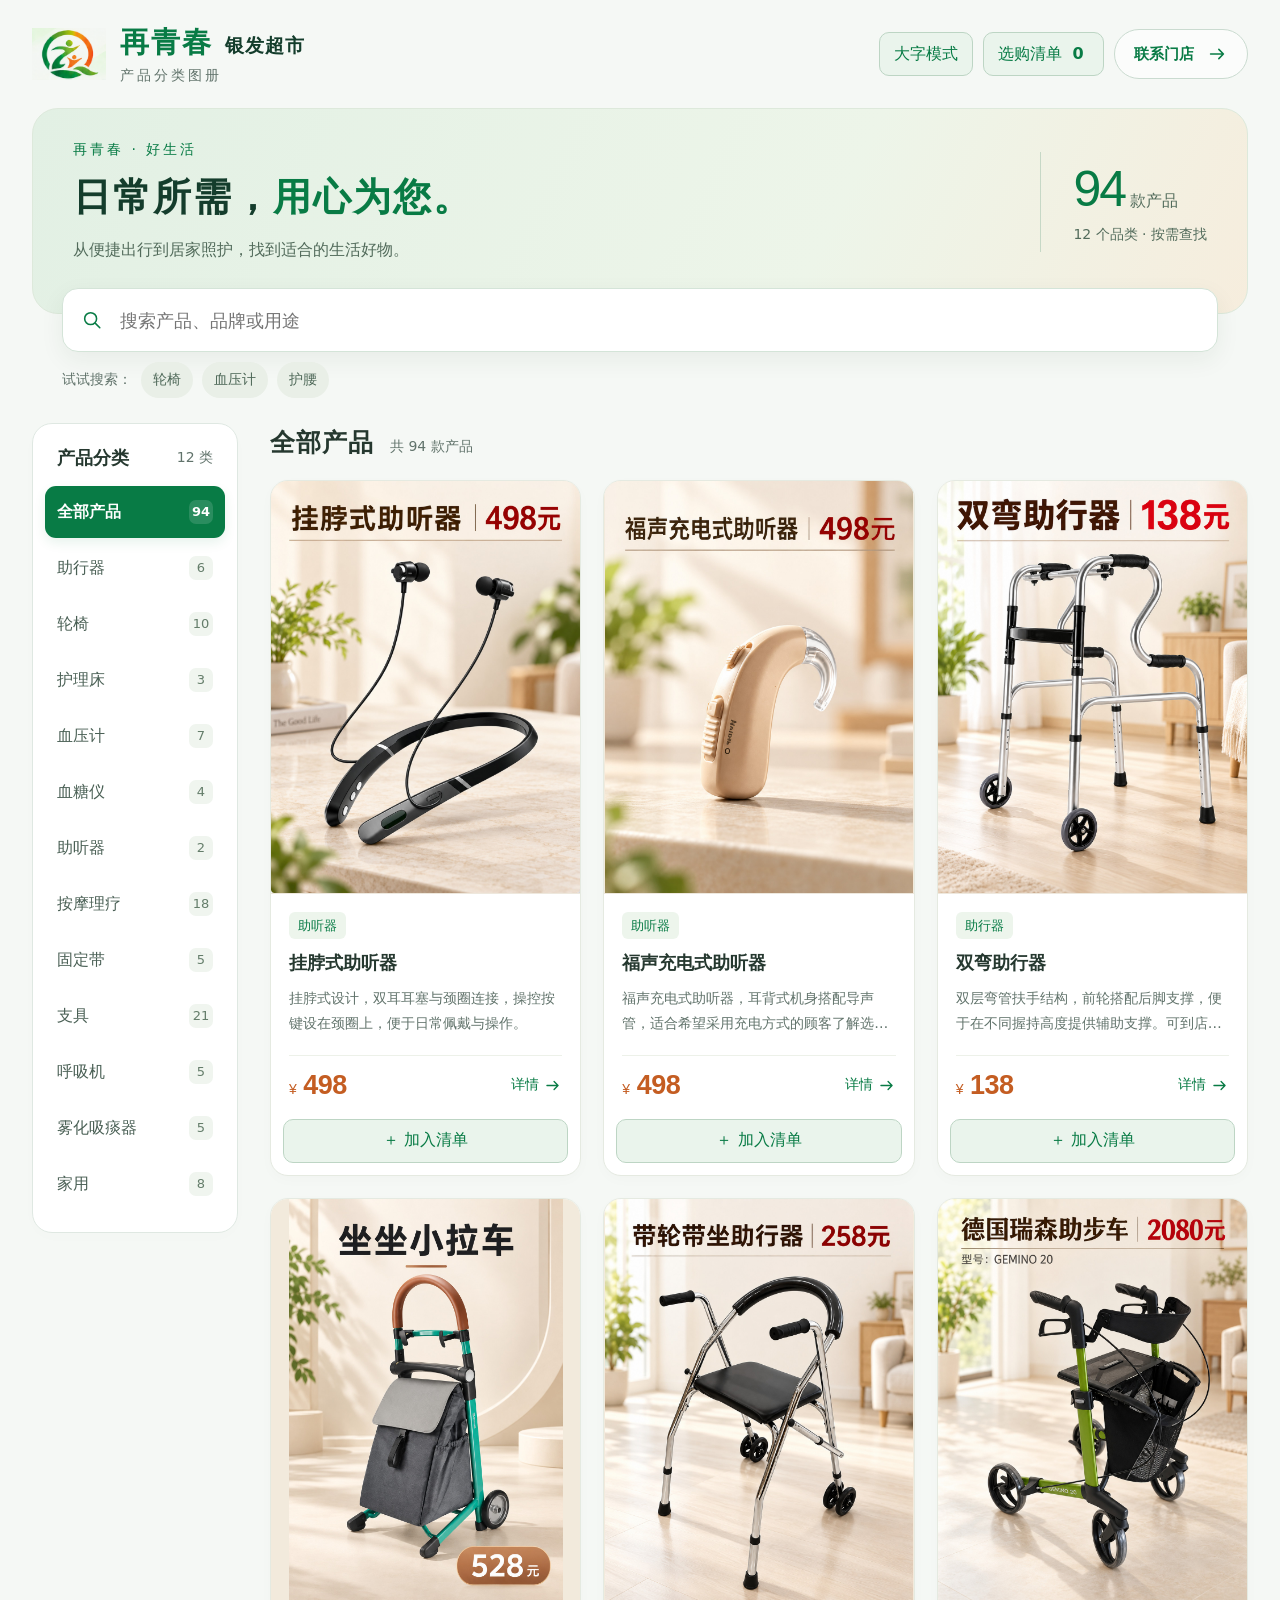
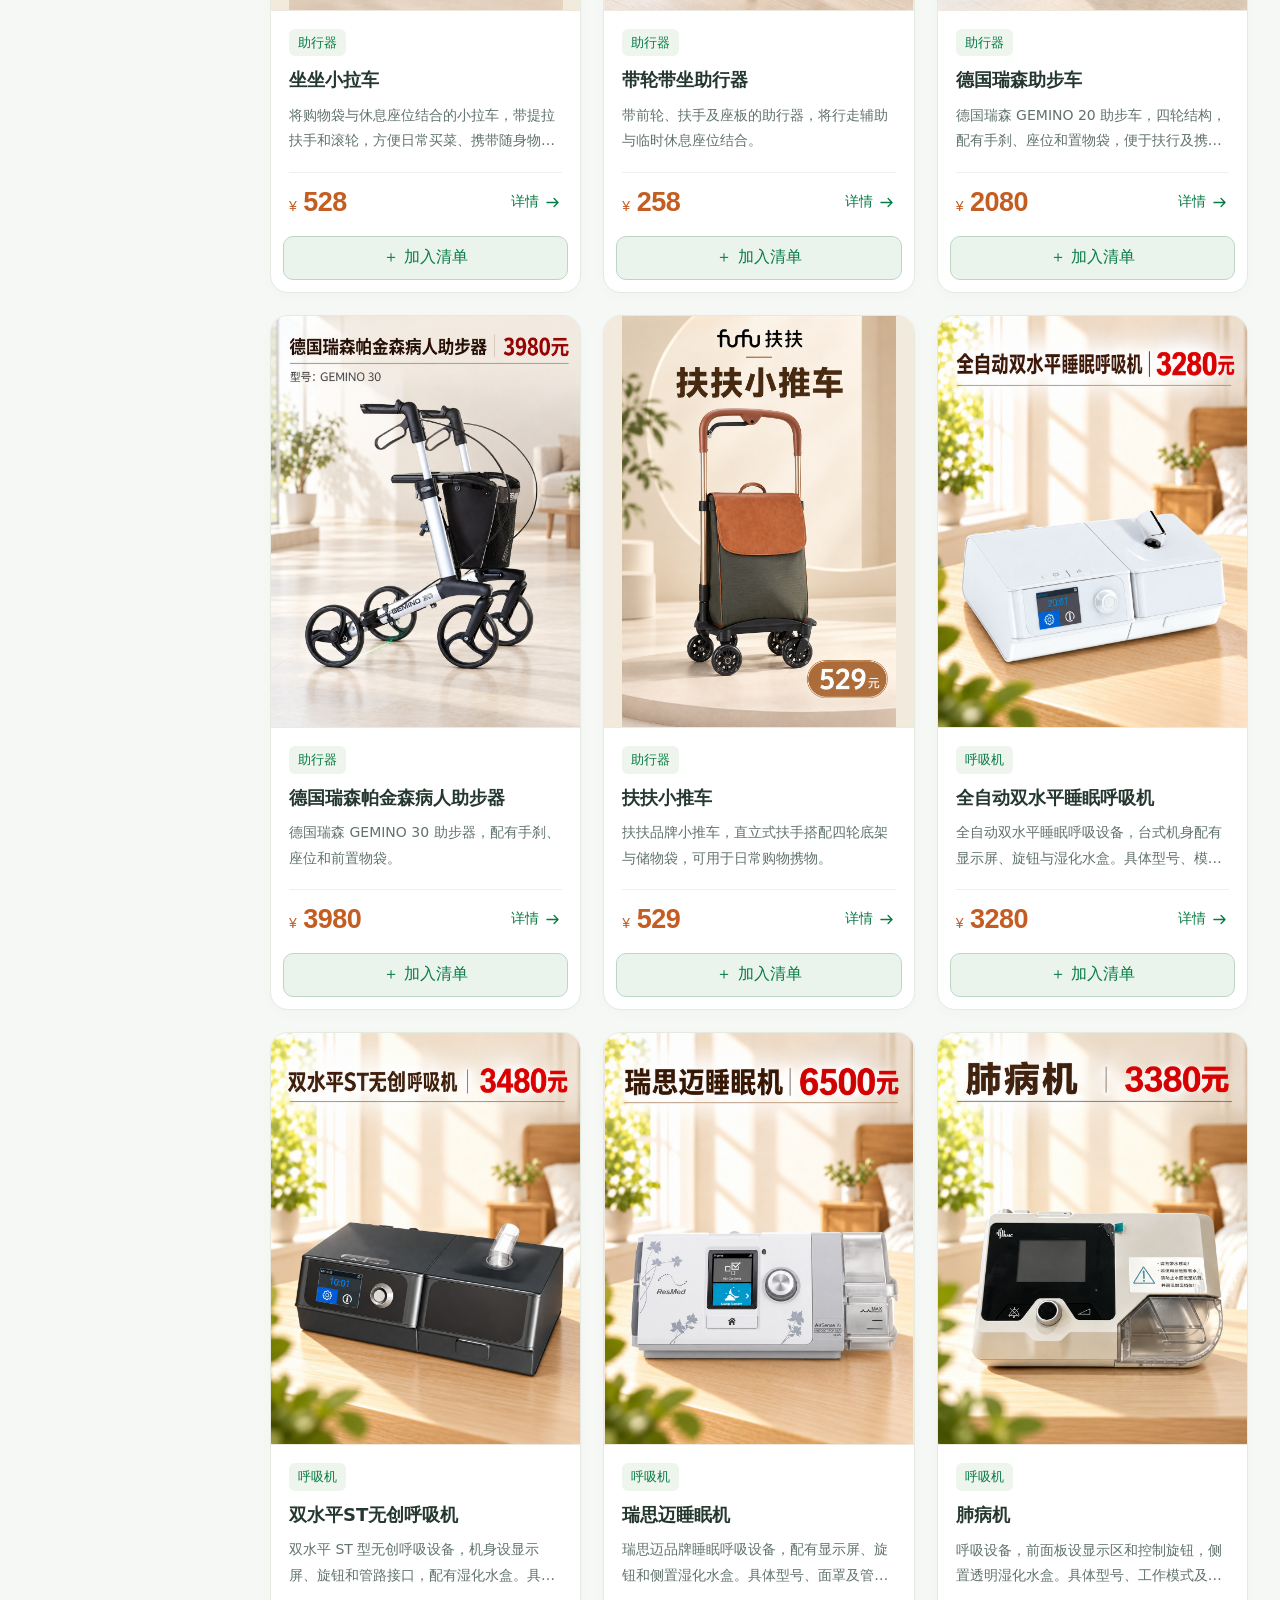
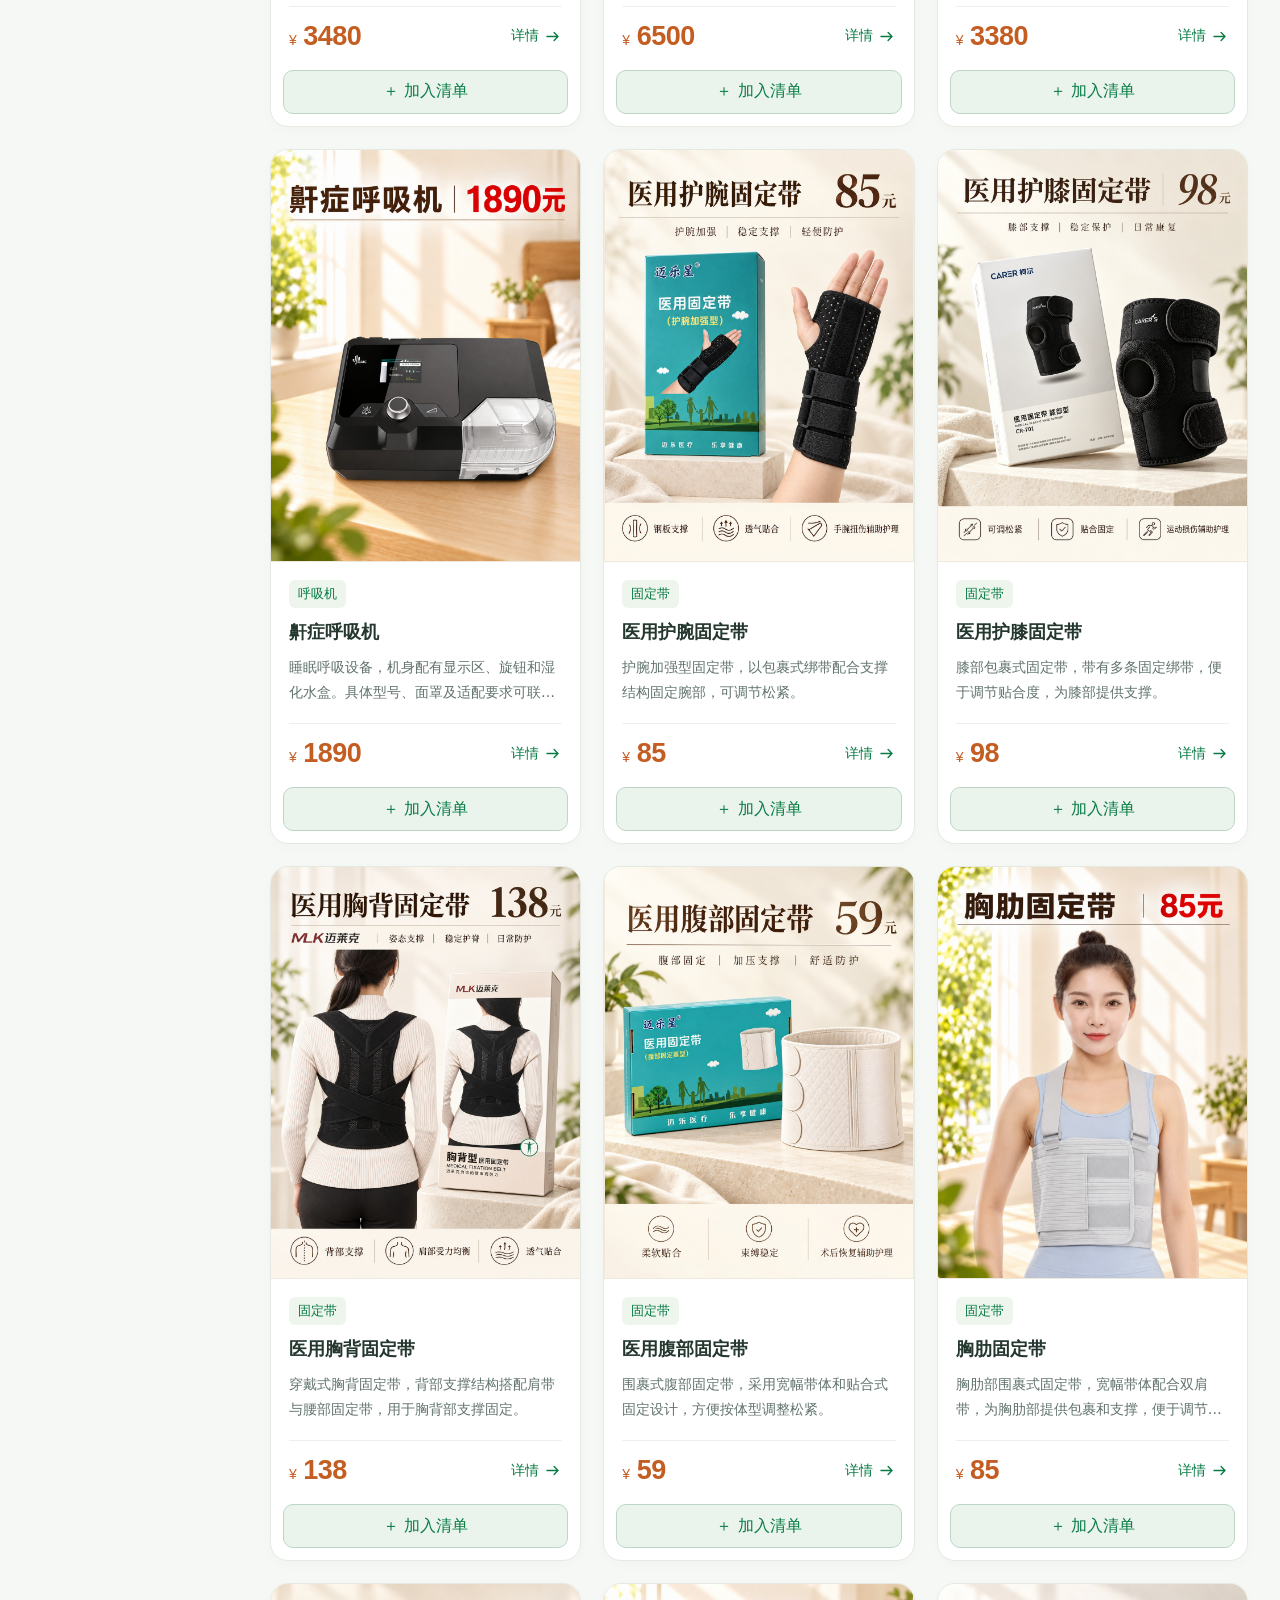
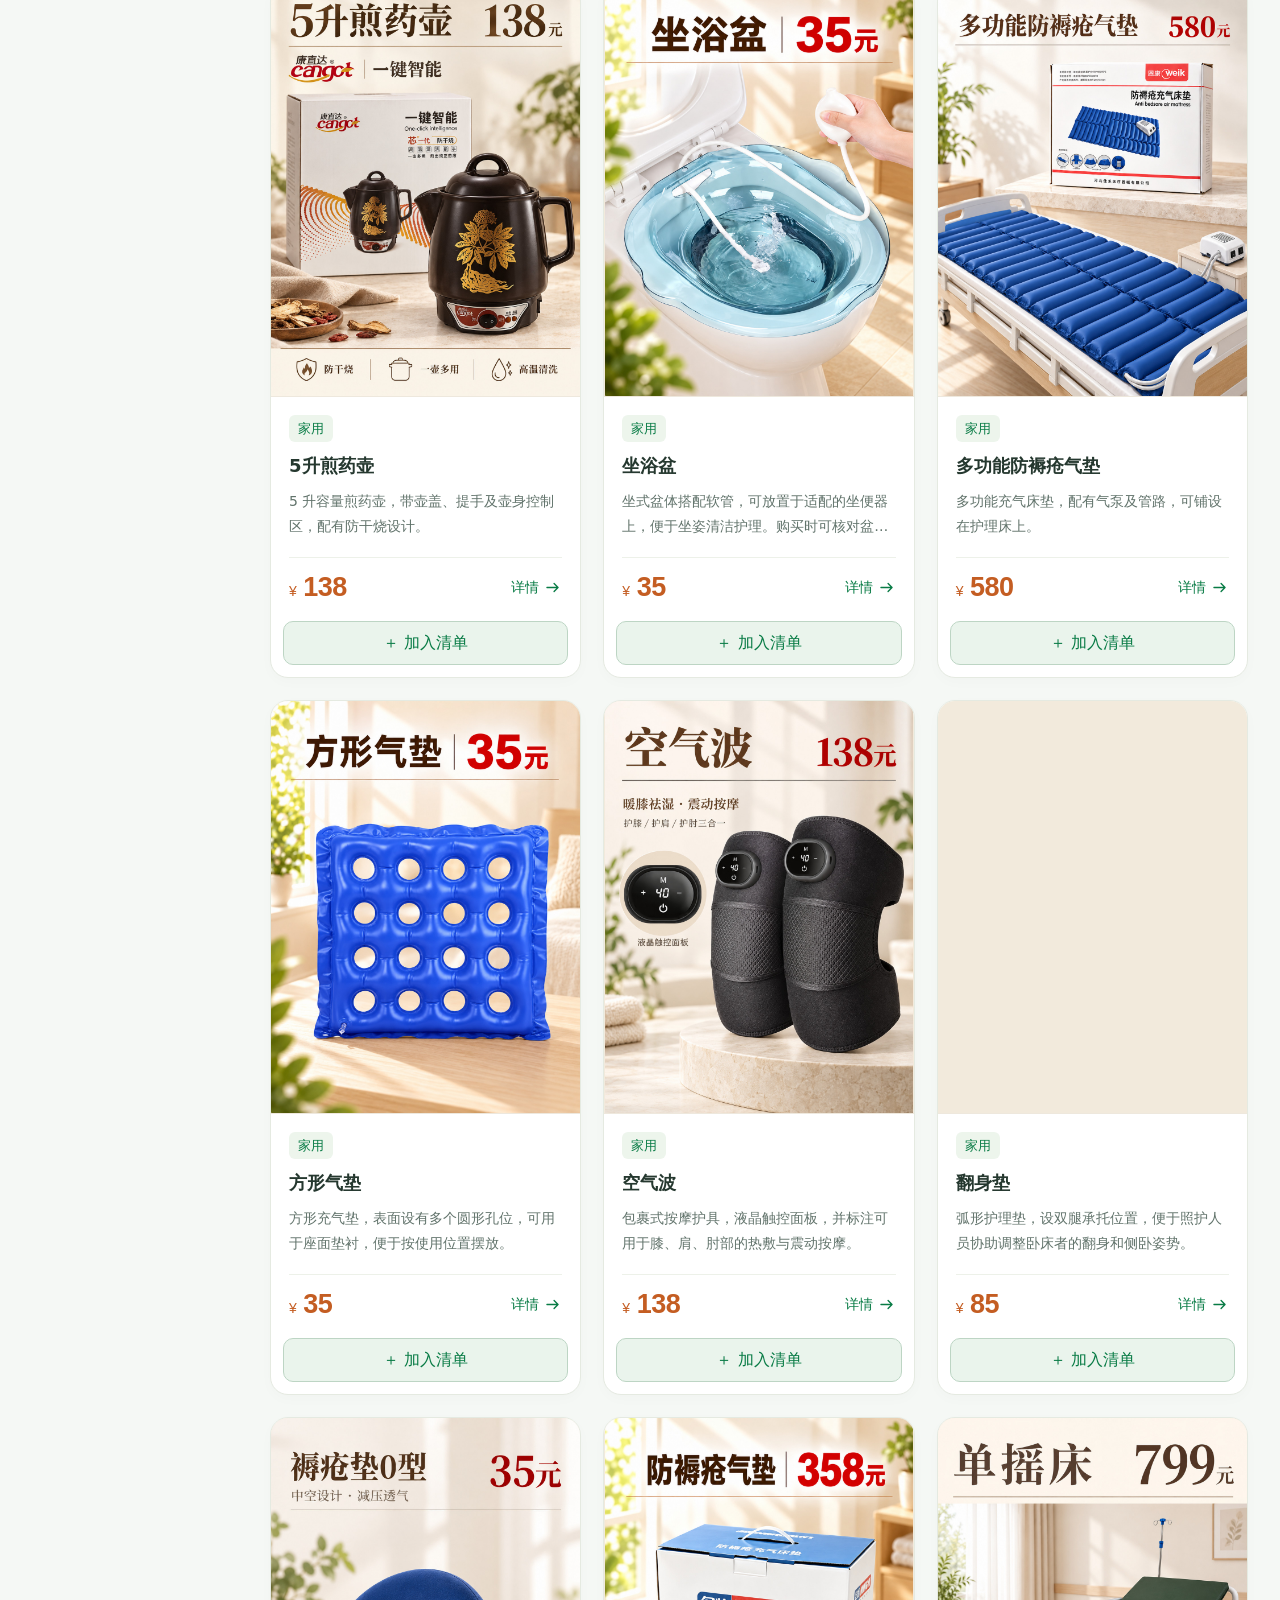
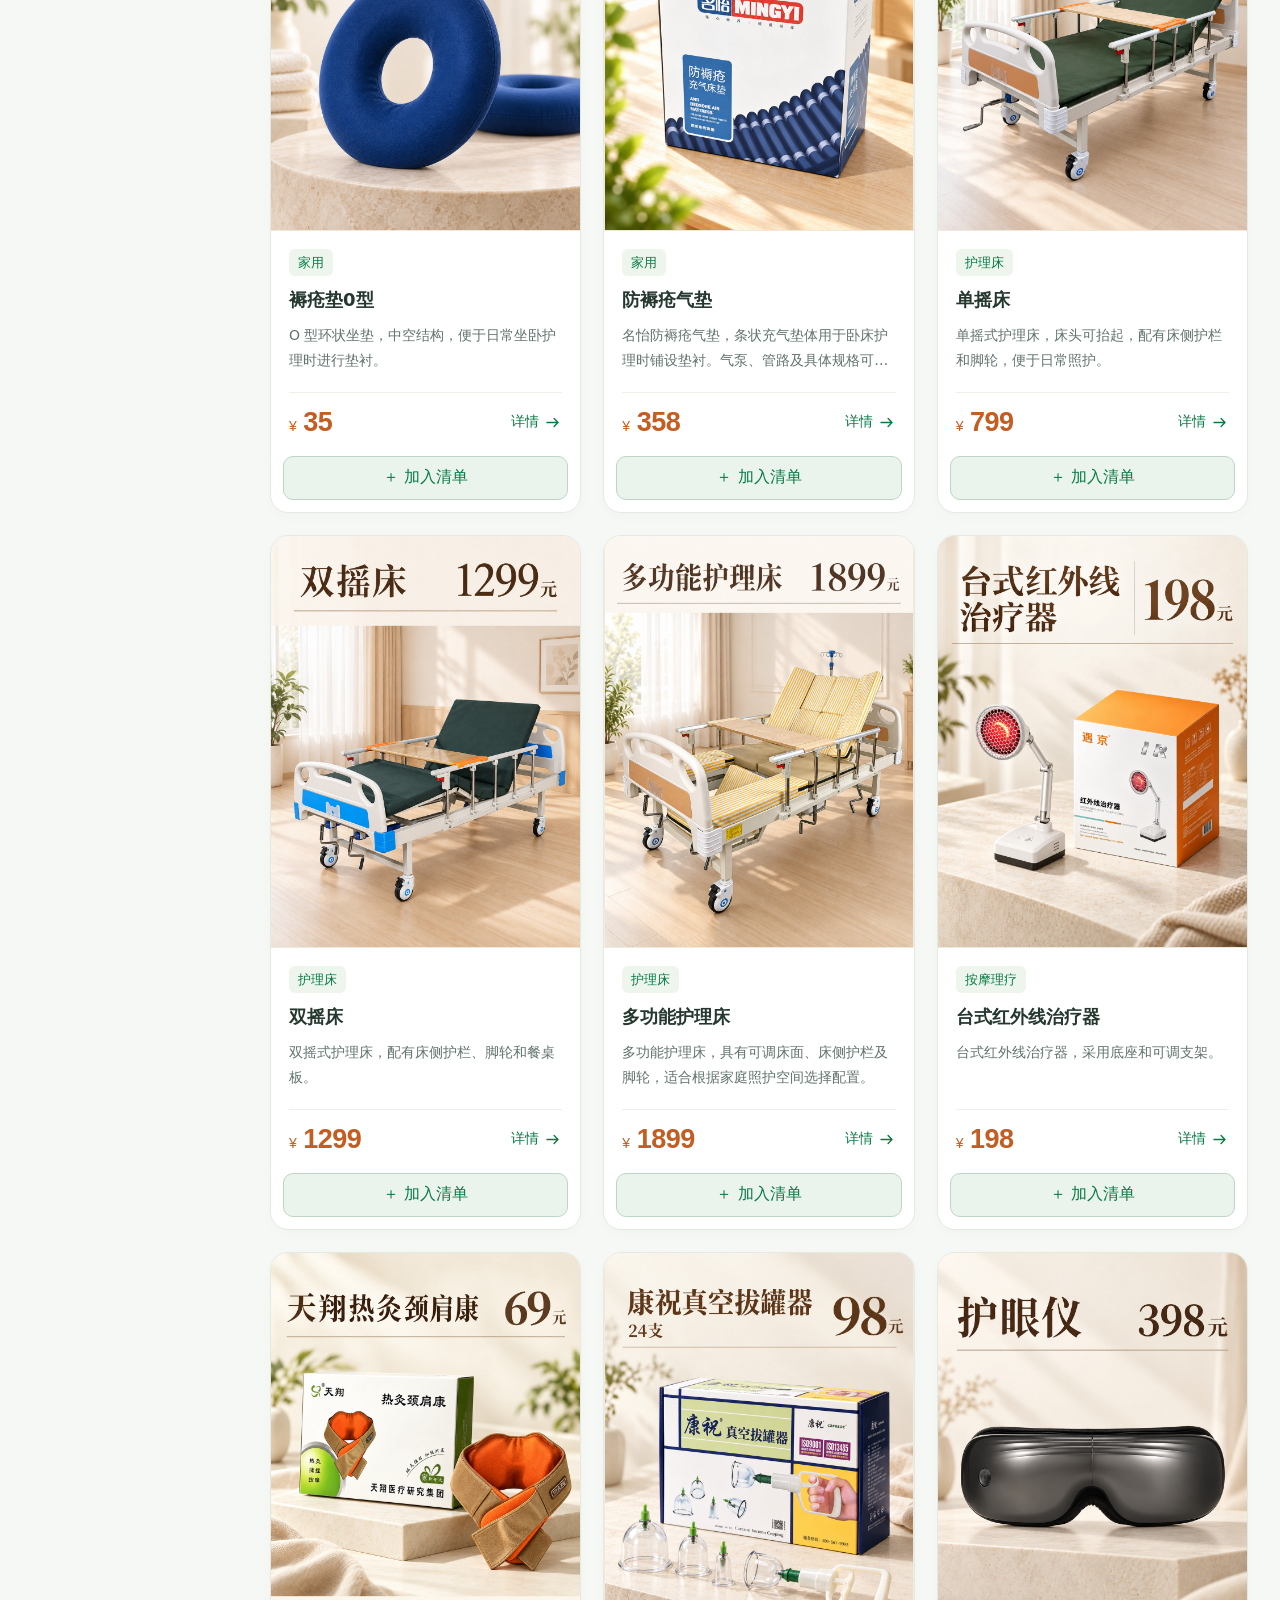
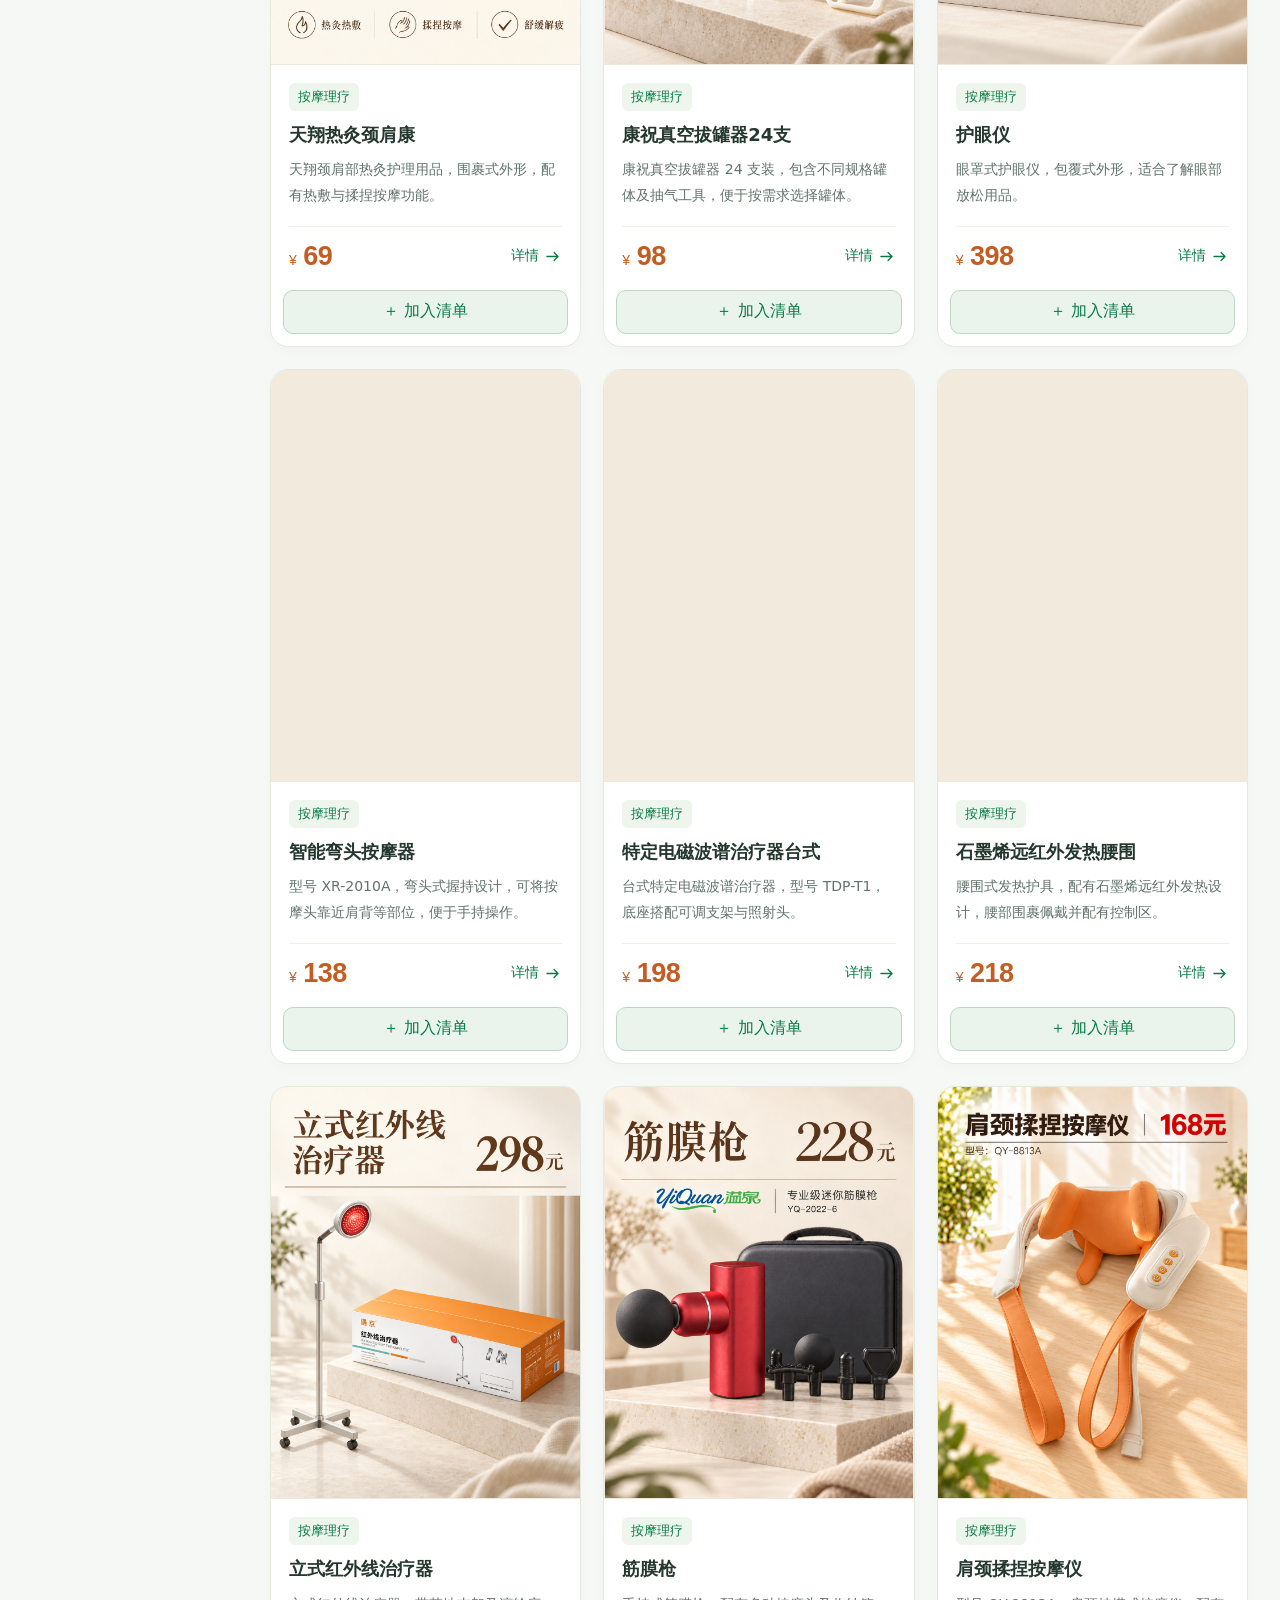
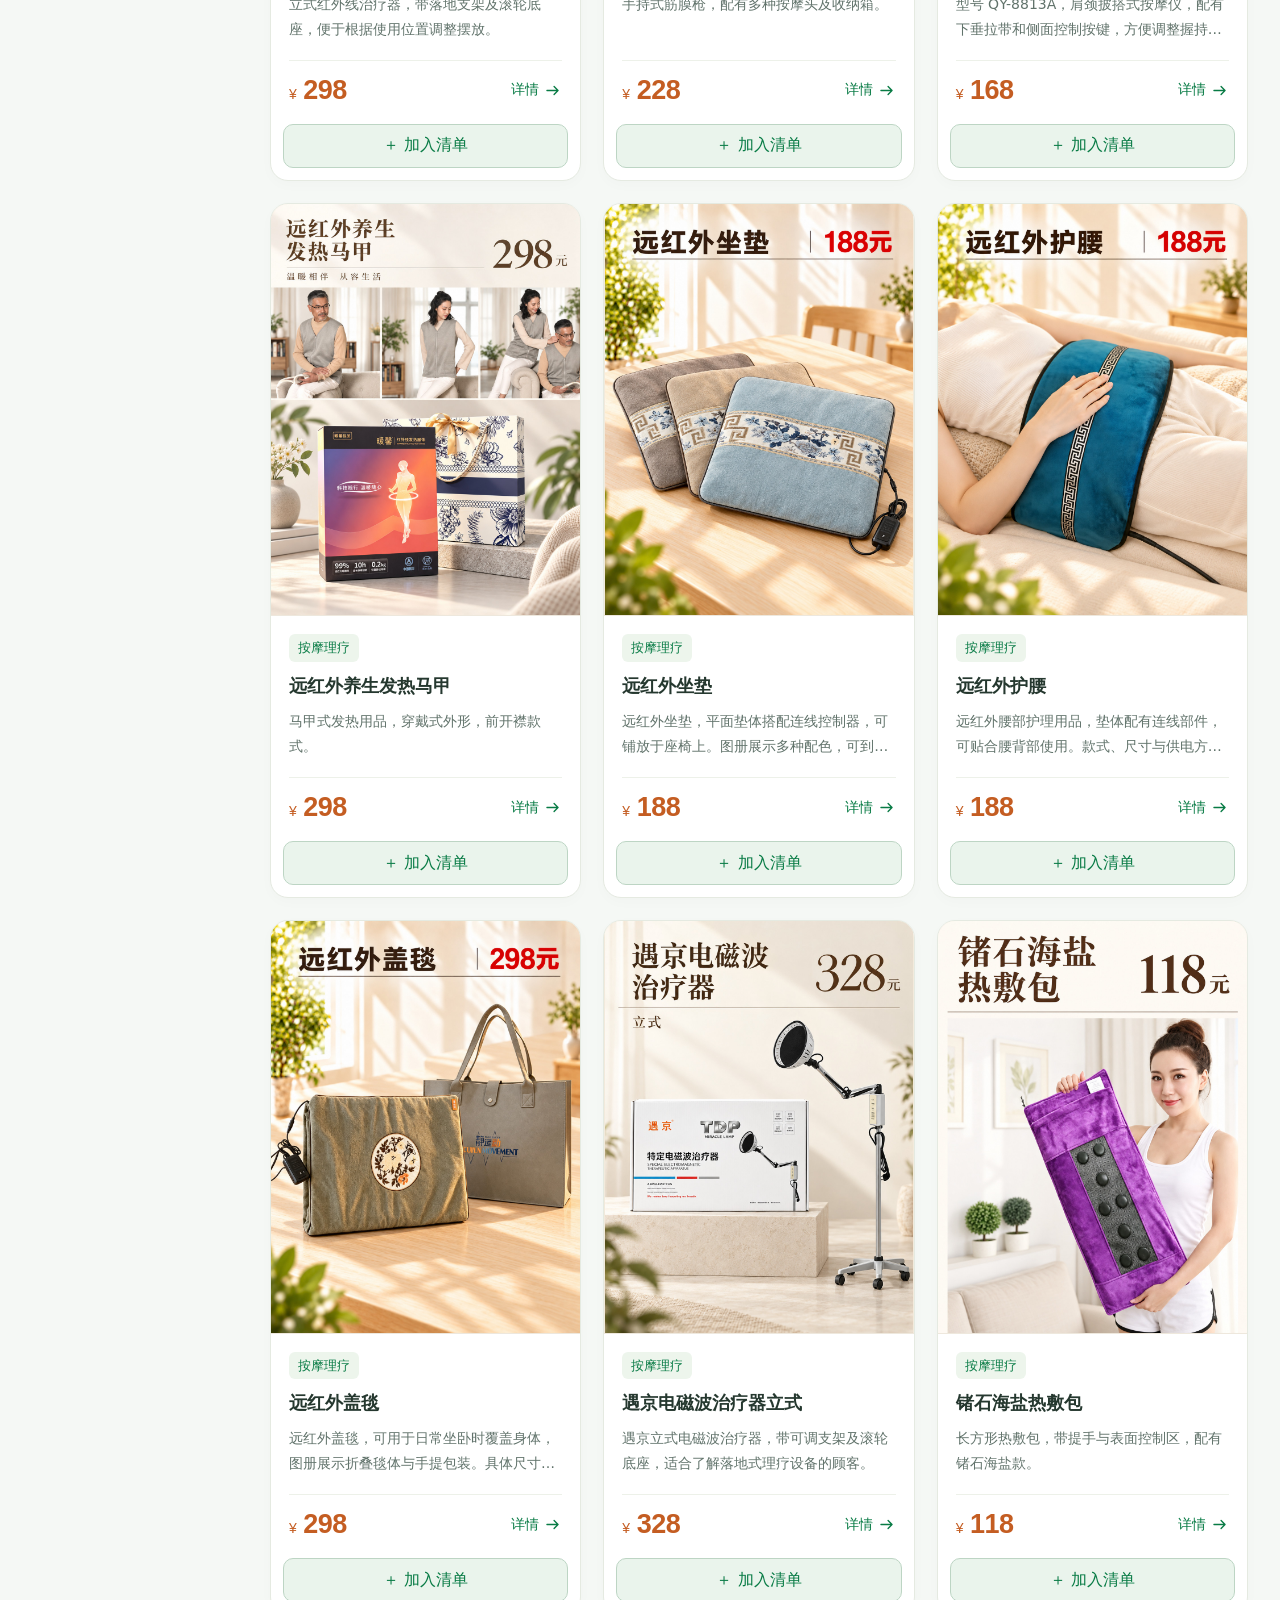
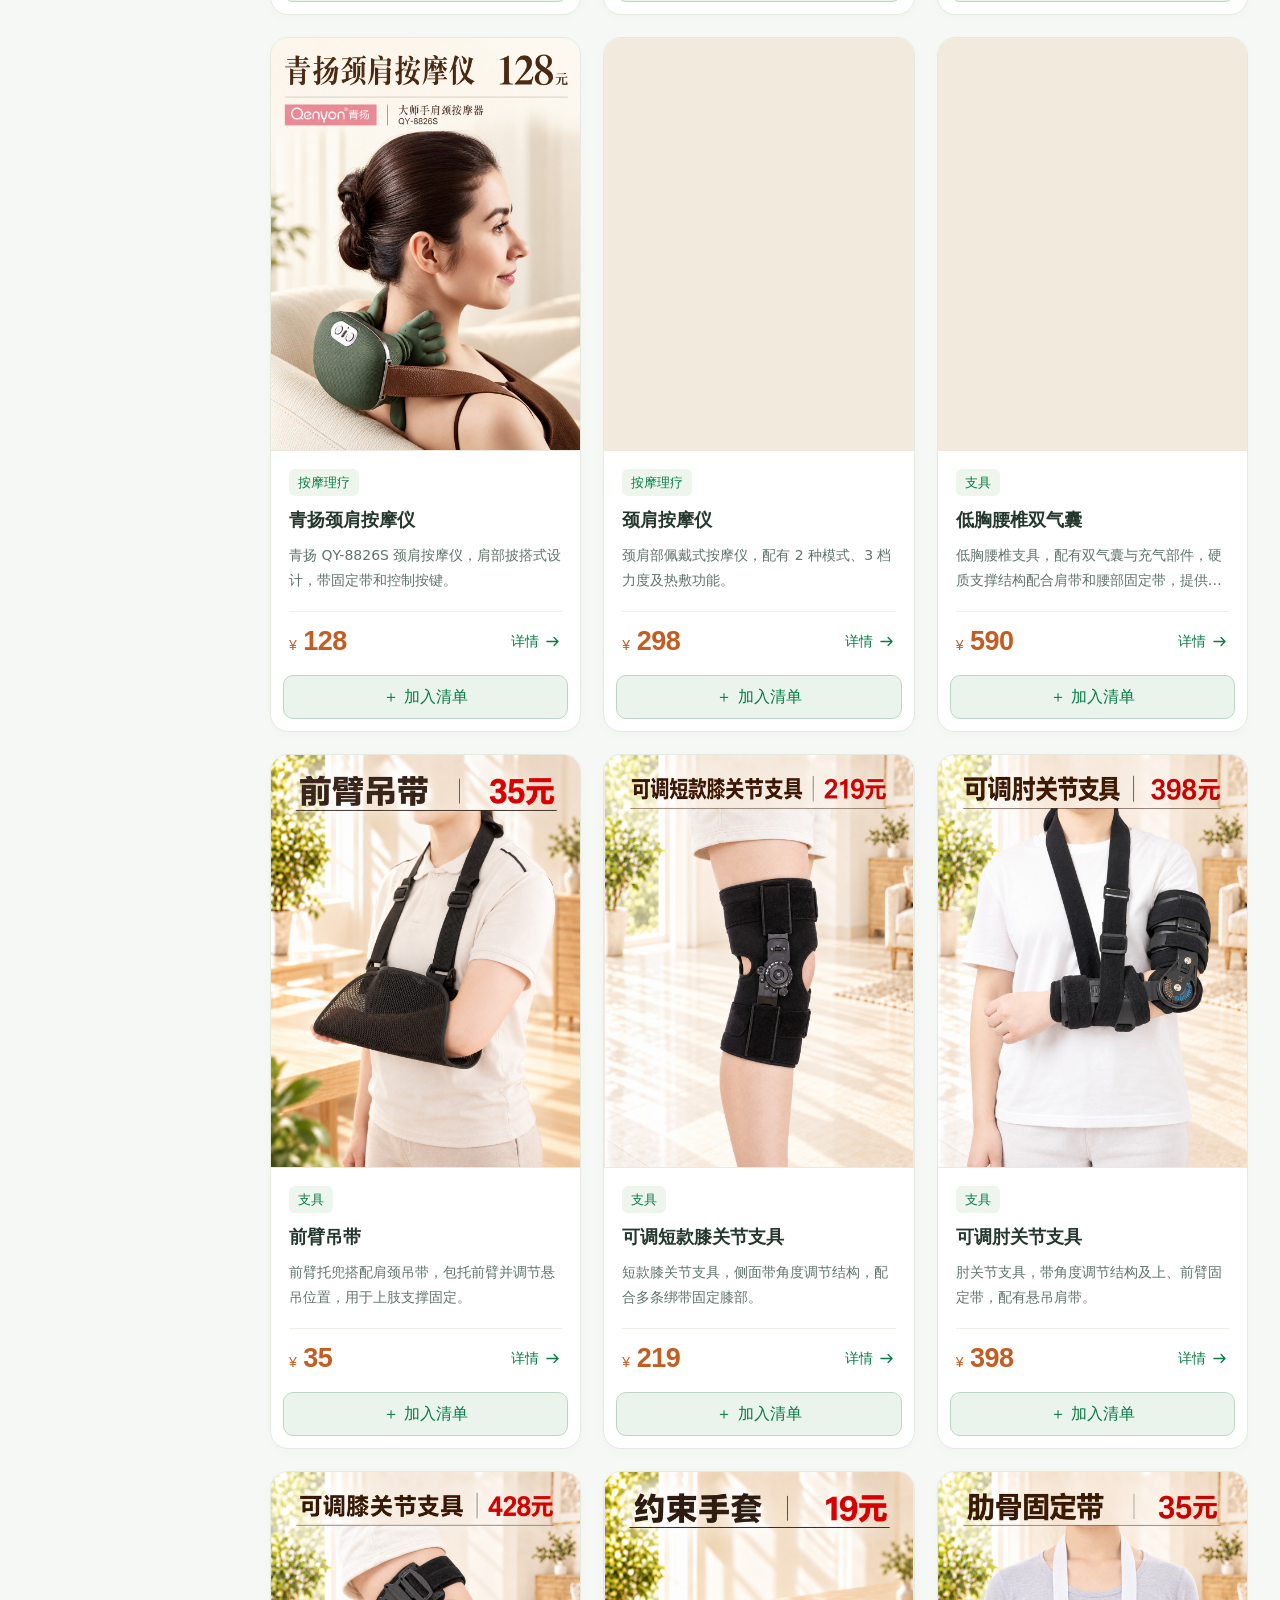
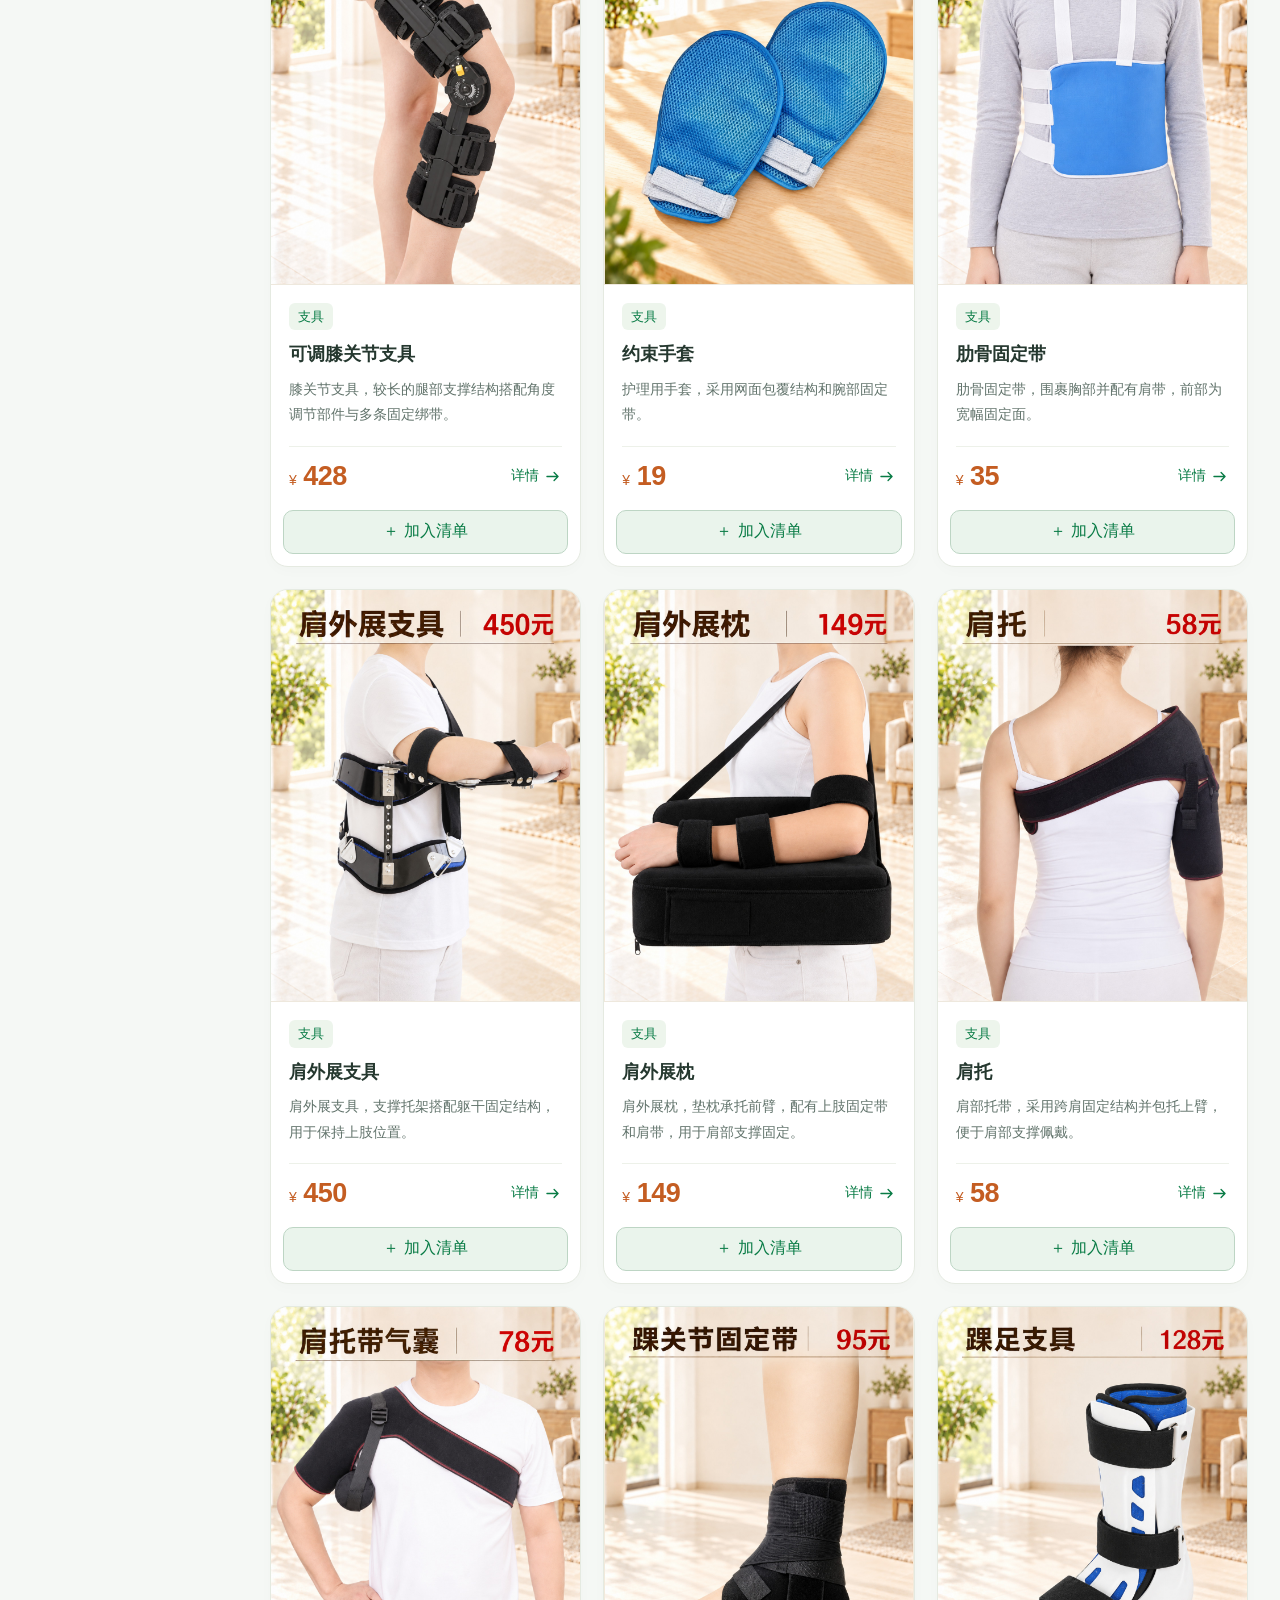
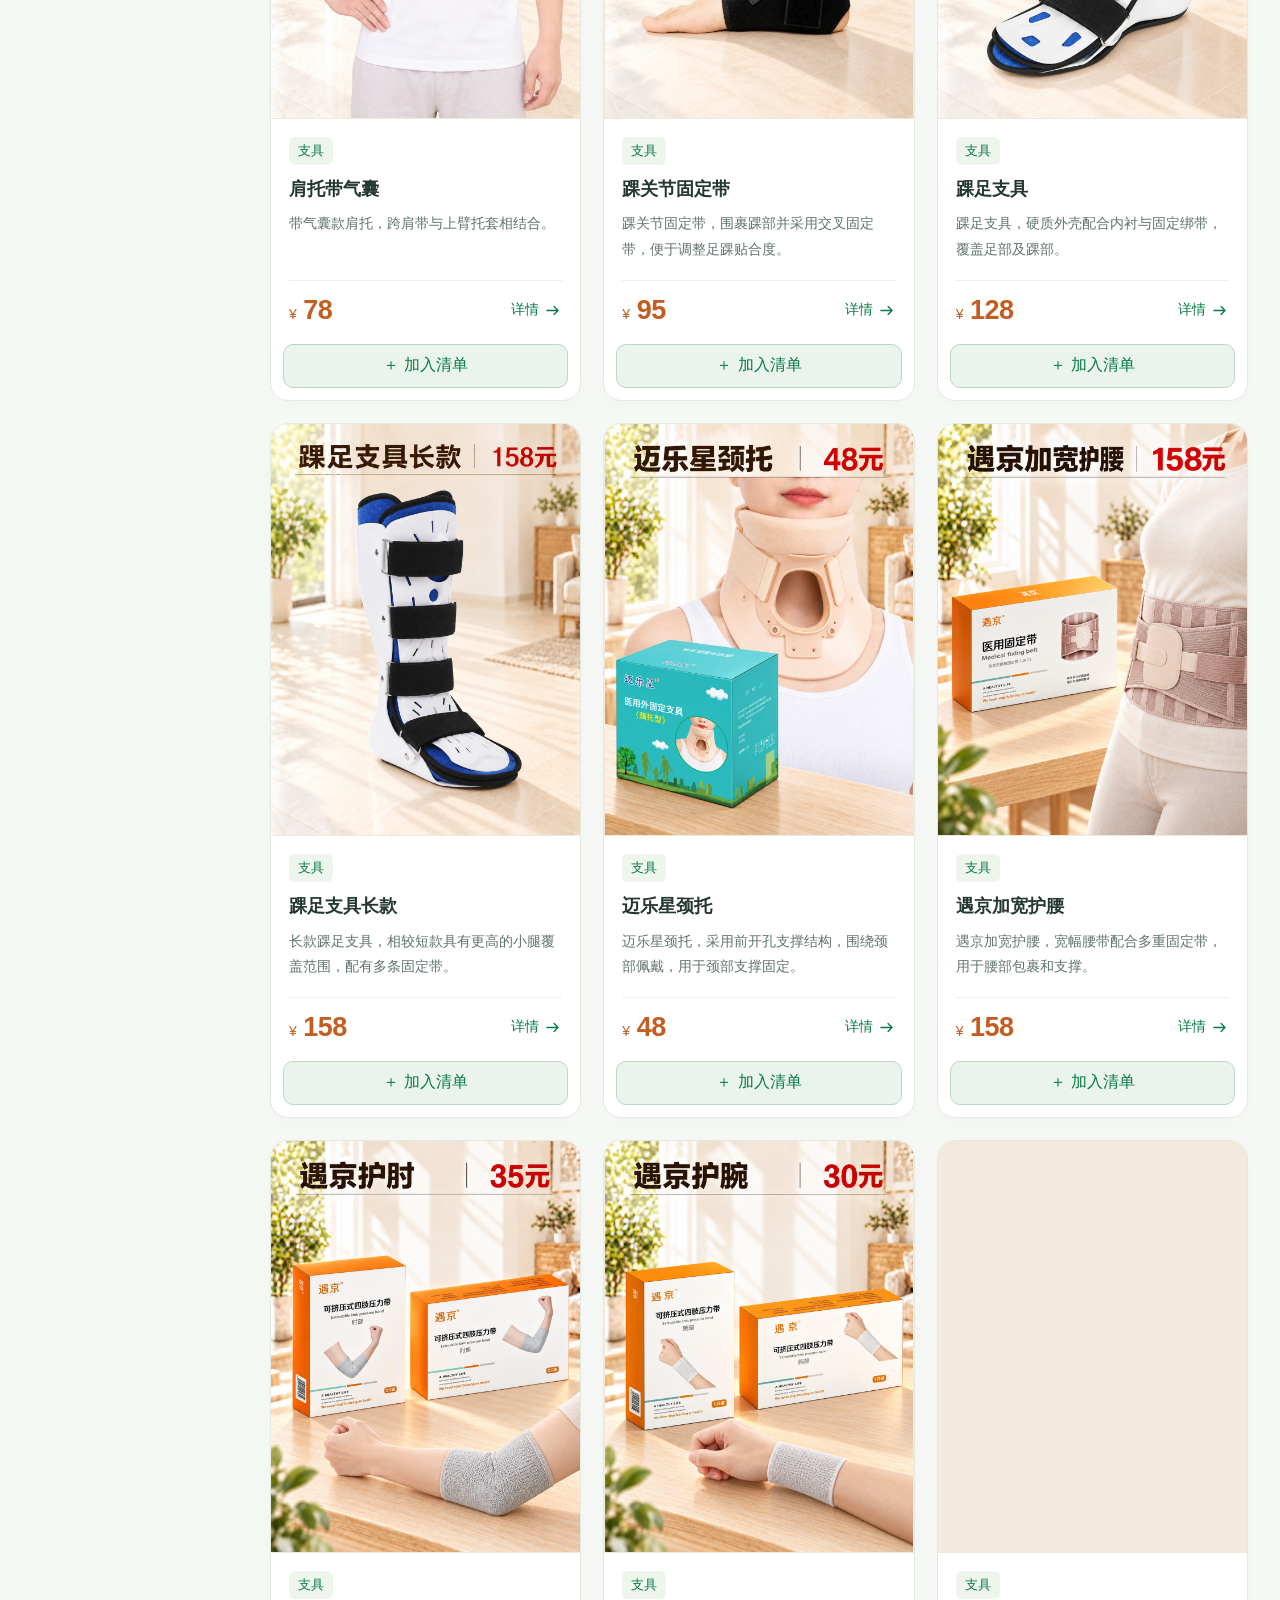
==== commit 87eb7663: "优化手机微信分享引导，增加高德、百度、腾讯地图选择" ====
--- a/index.html
+++ b/index.html
@@ -1,16 +1,16 @@
 <!doctype html>
-<html lang="zh-CN"><head><meta charset="utf-8"><meta name="viewport" content="width=device-width,initial-scale=1,viewport-fit=cover"><meta name="theme-color" content="#087b45"><meta name="description" content="再青春银发超市产品分类图册，浏览助行、护理、健康监测等94款产品，搜索产品介绍并联系门店。"><title>再青春银发超市 · 产品图册</title><link rel="icon" href="assets/logo.png"><link rel="stylesheet" href="style.css?v=20260916-features1"></head>
+<html lang="zh-CN"><head><meta charset="utf-8"><meta name="viewport" content="width=device-width,initial-scale=1,viewport-fit=cover"><meta name="theme-color" content="#087b45"><meta name="description" content="再青春银发超市产品分类图册，浏览助行、护理、健康监测等94款产品，搜索产品介绍并联系门店。"><title>再青春银发超市 · 产品图册</title><link rel="icon" href="assets/logo.png"><link rel="stylesheet" href="style.css?v=20260916-features2"></head>
 <body>
 <header class="brandbar"><a class="brand" href="#" aria-label="再青春银发超市首页"><img src="assets/logo.png" alt="再青春银发超市标志" width="70" height="50"><span><strong>再青春<span class="brand-sub">银发超市</span></strong><small>产品分类图册</small></span></a><div class="header-actions"><button id="large-text" class="utility-button" aria-pressed="false">大字模式</button><button class="utility-button list-trigger">选购清单 <span data-list-count>0</span></button><a class="desktop-contact" href="#store">联系门店 <svg class="ui-icon" viewBox="0 0 24 24" aria-hidden="true"><path d="M5 12h14m-5-5 5 5-5 5"/></svg></a></div></header>
 <main>
 <section class="intro"><div><p class="eyebrow">再青春 · 好生活</p><h1>日常所需，<span>用心为您。</span></h1><p>从便捷出行到居家照护，找到适合的生活好物。</p></div><div class="catalog-stat"><strong>94</strong> 款产品<span>12 个品类 · 按需查找</span></div></section>
 <section class="search-area" aria-label="搜索产品"><div class="search-box"><span><svg class="ui-icon" viewBox="0 0 24 24" aria-hidden="true"><circle cx="10.5" cy="10.5" r="6.5"/><path d="m16 16 4.5 4.5"/></svg></span><input id="search" type="search" placeholder="搜索产品、品牌或用途" aria-label="搜索产品、品牌或用途" autocomplete="off"><button id="clear" class="clear" hidden aria-label="清空搜索">清空</button></div><p>试试搜索：<button class="suggest" data-q="轮椅">轮椅</button><button class="suggest" data-q="血压计">血压计</button><button class="suggest" data-q="护腰">护腰</button></p></section>
 <div class="catalog-layout" id="catalog"><aside class="category-panel"><div class="category-heading"><h2>产品分类</h2><span>12 类</span></div><nav id="categories" aria-label="产品分类"></nav></aside><section class="results" aria-labelledby="result-title"><div class="result-header"><div><h2 id="result-title">全部产品</h2><p id="result-count" role="status" aria-live="polite">共 94 款产品</p></div></div><div class="product-grid" id="grid"></div><div id="empty" class="empty" hidden><strong>暂未找到相关产品</strong><p>试试更短的名称，或清除筛选查看全部产品。</p><button id="reset" class="primary">查看全部产品</button></div><noscript>请开启浏览器 JavaScript，以使用产品分类及搜索功能。</noscript></section></div>
-<section id="store" class="store"><div class="store-title"><p class="eyebrow">欢迎到店了解</p><h2>再青春银发超市</h2><p>产品选配、价格与库存，可直接联系门店。</p><a class="phone" href="tel:18435716527">184 3571 6527 <span>拨打电话 ↗</span></a></div><div class="store-info"><h3>门店地址</h3><p>尧都区功臣御苑一期西门<br>再青春银发超市</p><a class="store-nav primary" href="https://uri.amap.com/search?keyword=%E4%B8%B4%E6%B1%BE%E5%B8%82%E5%B0%A7%E9%83%BD%E5%8C%BA%E5%8A%9F%E8%87%A3%E5%BE%A1%E8%8B%91%E4%B8%80%E6%9C%9F%E8%A5%BF%E9%97%A8&amp;city=%E4%B8%B4%E6%B1%BE&amp;view=map&amp;src=zaiqingchun&amp;callnative=1" target="_blank" rel="noopener noreferrer">导航到店 ↗</a><button id="copy-address" class="address-copy">复制门店地址</button><p class="navigation-hint">在地图中确认“功臣御苑一期西门”，再开始导航。微信内无法打开时，可复制地址到地图搜索。</p><h3>公交到店</h3><p>市区 12 路公交车<br>平水街北下车即到</p></div><figure class="contact-card"><img src="assets/contact.png" alt="门店微信二维码、地址与电话：18435716527" loading="lazy" width="581" height="124"><figcaption>长按图片识别二维码，或使用微信扫一扫</figcaption></figure></section>
+<section id="store" class="store"><div class="store-title"><p class="eyebrow">欢迎到店了解</p><h2>再青春银发超市</h2><p>产品选配、价格与库存，可直接联系门店。</p><a class="phone" href="tel:18435716527">184 3571 6527 <span>拨打电话 ↗</span></a></div><div class="store-info"><h3>门店地址</h3><p>尧都区功臣御苑一期西门<br>再青春银发超市</p><button class="store-nav primary map-trigger">选择地图导航 ↗</button><button id="copy-address" class="address-copy">复制门店地址</button><p class="navigation-hint">支持高德、百度、腾讯地图。请确认“功臣御苑一期西门”后开始导航。</p><h3>公交到店</h3><p>市区 12 路公交车<br>平水街北下车即到</p></div><figure class="contact-card"><img src="assets/contact.png" alt="门店微信二维码、地址与电话：18435716527" loading="lazy" width="581" height="124"><figcaption>长按图片识别二维码，或使用微信扫一扫</figcaption></figure></section>
 
 </main>
-<nav class="mobile-bottom" aria-label="快捷导航"><a href="#catalog"><svg class="ui-icon" viewBox="0 0 24 24" aria-hidden="true"><rect x="3" y="3" width="7" height="7" rx="1.5"/><rect x="14" y="3" width="7" height="7" rx="1.5"/><rect x="3" y="14" width="7" height="7" rx="1.5"/><rect x="14" y="14" width="7" height="7" rx="1.5"/></svg><span>产品分类</span></a><a href="https://uri.amap.com/search?keyword=%E4%B8%B4%E6%B1%BE%E5%B8%82%E5%B0%A7%E9%83%BD%E5%8C%BA%E5%8A%9F%E8%87%A3%E5%BE%A1%E8%8B%91%E4%B8%80%E6%9C%9F%E8%A5%BF%E9%97%A8&amp;city=%E4%B8%B4%E6%B1%BE&amp;view=map&amp;src=zaiqingchun&amp;callnative=1" target="_blank" rel="noopener noreferrer"><svg class="ui-icon" viewBox="0 0 24 24" aria-hidden="true"><path d="M20 10c0 6-8 11-8 11S4 16 4 10a8 8 0 1 1 16 0Z"/><circle cx="12" cy="10" r="2.5"/></svg><span>到店导航</span></a><button class="list-trigger mobile-list">清单 <span data-list-count>0</span></button><a class="call" href="tel:18435716527"><svg class="ui-icon" viewBox="0 0 24 24" aria-hidden="true"><path d="M8 3H4a1 1 0 0 0-1 1c0 9.4 7.6 17 17 17a1 1 0 0 0 1-1v-4l-5-2-2 2a13 13 0 0 1-6-6l2-2-2-5Z"/></svg>电话咨询</a></nav>
-<dialog id="detail" aria-labelledby="detail-title"><div class="dialog-top"><span>产品详情</span><button id="close" aria-label="关闭产品详情">✕</button></div><div class="detail-layout"><img id="detail-image" alt=""><div class="detail-copy"><span id="detail-category" class="tag"></span><h2 id="detail-title"></h2><p id="detail-price" class="detail-price"></p><h3>产品介绍</h3><p id="detail-description"></p><div class="detail-tools"><button id="detail-add" class="primary">加入选购清单</button><button id="share-product" class="secondary">分享商品</button><button id="copy-product" class="secondary">复制单品链接</button></div><p class="feature-help">分享链接给家人，打开就能看到这款商品。</p><p class="feedback" role="status" aria-live="polite" data-feedback></p><a class="primary" href="tel:18435716527">电话咨询这款产品</a><button id="detail-store" class="secondary">查看门店地址</button></div></div></dialog>
+<nav class="mobile-bottom" aria-label="快捷导航"><a href="#catalog"><svg class="ui-icon" viewBox="0 0 24 24" aria-hidden="true"><rect x="3" y="3" width="7" height="7" rx="1.5"/><rect x="14" y="3" width="7" height="7" rx="1.5"/><rect x="3" y="14" width="7" height="7" rx="1.5"/><rect x="14" y="14" width="7" height="7" rx="1.5"/></svg><span>产品分类</span></a><button class="map-trigger mobile-map"><svg class="ui-icon" viewBox="0 0 24 24" aria-hidden="true"><path d="M20 10c0 6-8 11-8 11S4 16 4 10a8 8 0 1 1 16 0Z"/><circle cx="12" cy="10" r="2.5"/></svg><span>到店导航</span></button><button class="list-trigger mobile-list">清单 <span data-list-count>0</span></button><a class="call" href="tel:18435716527"><svg class="ui-icon" viewBox="0 0 24 24" aria-hidden="true"><path d="M8 3H4a1 1 0 0 0-1 1c0 9.4 7.6 17 17 17a1 1 0 0 0 1-1v-4l-5-2-2 2a13 13 0 0 1-6-6l2-2-2-5Z"/></svg>电话咨询</a></nav>
+<dialog id="detail" aria-labelledby="detail-title"><div class="dialog-top"><span>产品详情</span><button id="close" aria-label="关闭产品详情">✕</button></div><div class="detail-layout"><img id="detail-image" alt=""><div class="detail-copy"><span id="detail-category" class="tag"></span><h2 id="detail-title"></h2><p id="detail-price" class="detail-price"></p><h3>产品介绍</h3><p id="detail-description"></p><div class="detail-tools"><button id="detail-add" class="primary">加入选购清单</button><button id="share-product" class="secondary">分享给好友</button><button id="copy-product" class="secondary">复制单品链接</button></div><p class="feature-help">手机分享菜单中可选择微信；微信内请通过右上角“…”发送给朋友。</p><p class="feedback" role="status" aria-live="polite" data-feedback></p><a class="primary" href="tel:18435716527">电话咨询这款产品</a><button id="detail-store" class="secondary">查看门店地址</button></div></div></dialog>
 
 <dialog id="shopping-list" aria-labelledby="list-title">
  <div class="dialog-top"><h2 id="list-title">我的选购清单</h2><button id="close-list" aria-label="关闭选购清单">✕</button></div>
@@ -21,8 +21,10 @@
  <div class="list-actions"><button id="copy-list" class="primary">复制清单</button><button id="continue-shopping" class="secondary">继续选购</button><button id="clear-list" class="text-button">清空清单</button></div></div>
 </dialog>
 <dialog id="copy-dialog" aria-labelledby="copy-title"><div class="dialog-top"><h2 id="copy-title">长按或全选复制</h2><button id="close-copy" aria-label="关闭复制窗口">✕</button></div><div class="list-content"><p class="feature-help">浏览器未允许自动复制，请复制下方内容。</p><textarea id="copy-value" readonly aria-label="待复制内容" rows="6"></textarea></div></dialog>
+<dialog id="map-dialog" aria-labelledby="map-title"><div class="dialog-top"><h2 id="map-title">选择地图导航</h2><button id="close-map" aria-label="关闭地图选择">✕</button></div><div class="list-content"><p class="map-address">临汾市尧都区功臣御苑一期西门<br>再青春银发超市</p><div class="map-options"><a class="map-choice secondary" href="https://uri.amap.com/search?keyword=%E4%B8%B4%E6%B1%BE%E5%B8%82%E5%B0%A7%E9%83%BD%E5%8C%BA%E5%8A%9F%E8%87%A3%E5%BE%A1%E8%8B%91%E4%B8%80%E6%9C%9F%E8%A5%BF%E9%97%A8&amp;city=%E4%B8%B4%E6%B1%BE&amp;view=map&amp;src=zaiqingchun&amp;callnative=1" target="_blank" rel="noopener noreferrer">高德地图<span aria-hidden="true">↗</span></a><a class="map-choice secondary" href="https://api.map.baidu.com/place/search?query=%E4%B8%B4%E6%B1%BE%E5%B8%82%E5%B0%A7%E9%83%BD%E5%8C%BA%E5%8A%9F%E8%87%A3%E5%BE%A1%E8%8B%91%E4%B8%80%E6%9C%9F%E8%A5%BF%E9%97%A8&amp;region=%E4%B8%B4%E6%B1%BE%E5%B8%82&amp;output=html&amp;src=webapp.zaiqingchun.catalog" target="_blank" rel="noopener noreferrer">百度地图<span aria-hidden="true">↗</span></a><a class="map-choice secondary" href="https://apis.map.qq.com/uri/v1/search?keyword=%E4%B8%B4%E6%B1%BE%E5%B8%82%E5%B0%A7%E9%83%BD%E5%8C%BA%E5%8A%9F%E8%87%A3%E5%BE%A1%E8%8B%91%E4%B8%80%E6%9C%9F%E8%A5%BF%E9%97%A8&amp;region=%E4%B8%B4%E6%B1%BE%E5%B8%82&amp;referer=zaiqingchun" target="_blank" rel="noopener noreferrer">腾讯地图<span aria-hidden="true">↗</span></a></div><p class="feature-help">打开后请确认目的地，再选择驾车、步行或公交路线。能否唤起地图 App 取决于手机和浏览器；未唤起时可使用地图网页。</p><p class="feature-help">微信中打不开？点击右上角“…”选择在浏览器打开，或复制地址到常用地图搜索。</p><button id="map-copy-address" class="secondary">复制门店地址</button><p class="feedback" data-feedback role="status" aria-live="polite"></p></div></dialog>
+<dialog id="share-guide" aria-labelledby="share-title"><div class="dialog-top"><h2 id="share-title">分享给微信好友</h2><button id="close-share-guide" aria-label="关闭分享提示">✕</button></div><div class="list-content"><p id="share-guide-text" class="share-instructions"></p><p id="share-guide-product" class="feature-help"></p><div class="list-actions"><button id="share-guide-done" class="primary">知道了</button><button id="share-guide-copy" class="secondary">备用：复制单品链接</button></div><p class="feedback" data-feedback role="status" aria-live="polite"></p></div></dialog>
 <p class="feedback toast" role="status" aria-live="polite" data-feedback></p>
-<script src="products.js?v=20260916"></script><script src="app.js?v=20260916-features1"></script><script src="features.js?v=20260916-features1"></script><script>
+<script src="products.js?v=20260916"></script><script src="app.js?v=20260916-features2"></script><script src="features.js?v=20260916-features2"></script><script>
   function __send(t,d){ window.parent.postMessage(Object.assign({isStreamlitMessage:true,type:t},d),"*"); }
   function __setH(h){ __send("streamlit:setFrameHeight",{height:h}); }
   __send("streamlit:componentReady",{apiVersion:1});
--- a/style.css
+++ b/style.css
@@ -23,3 +23,6 @@
 .header-actions{display:flex;align-items:center;justify-content:flex-end;gap:10px;flex-wrap:wrap}.utility-button,.card-add{background:#eaf4ec;color:var(--green);border:1px solid #bdd5c4;border-radius:10px;padding:10px 14px;min-height:44px}.utility-button[aria-pressed=true]{background:var(--green);color:#fff}[data-list-count]{display:inline-block;min-width:22px;text-align:center;font-weight:700}.card-add{margin:0 12px 12px;flex-shrink:0}.detail-tools{display:flex;flex-wrap:wrap;gap:10px;margin-top:20px}.detail-copy .detail-tools .primary{margin-top:0}.detail-tools button{flex:1 1 140px;min-height:48px}.secondary{background:#edf4ef;color:var(--green);border:1px solid #b8d1c0;border-radius:10px;padding:12px 16px}.feature-help,.navigation-hint{font-size:14px;line-height:1.8;margin-top:12px;color:var(--muted)}.store .navigation-hint{color:#d0e1d8}.store-nav{display:inline-flex;margin-top:18px}.address-copy{background:transparent;color:inherit;text-decoration:underline;min-height:44px;padding:10px}.feedback{font-size:15px;line-height:1.7;color:var(--green)}.feedback:empty{display:none}.feedback:not(:empty){margin:12px 0}.toast:not(:empty){position:fixed;bottom:90px;left:50%;transform:translateX(-50%);max-width:calc(100% - 32px);width:max-content;background:#153d2e;color:white;padding:12px 18px;border-radius:12px;z-index:50;box-shadow:0 3px 20px #0002;pointer-events:none}#shopping-list,#copy-dialog{width:min(760px,calc(100% - 24px));max-height:90dvh;overflow:auto}.dialog-top h2{font-size:22px;margin:0;line-height:1.4}.list-content{padding:12px 24px 28px}.list-row{display:grid;grid-template-columns:72px minmax(0,1fr) auto;gap:14px;padding:20px 0;border-bottom:1px solid var(--line);align-items:start}.list-row img{width:72px;height:96px;object-fit:contain;background:#f6f4ee;border-radius:8px}.list-row-main{min-width:0}.list-product-name{padding:0;background:none;text-align:left;color:var(--dark);font-weight:650;font-size:18px;line-height:1.6;overflow-wrap:anywhere}.list-unit-price{margin:6px 0;color:var(--muted);font-size:15px}.quantity-controls{display:flex;align-items:center;gap:8px;flex-wrap:wrap}.quantity-controls button{min-width:44px;min-height:44px;border-radius:8px;background:#edf4ef;color:var(--green)}.quantity-controls span{min-width:24px;text-align:center}.quantity-controls .remove-item{background:none;text-decoration:underline;padding:8px}.list-subtotal{color:var(--orange);padding-top:4px;line-height:1.6}.list-summary{padding:20px 0;line-height:1.9}.list-summary strong{color:var(--orange);font-size:24px}.list-empty{padding:36px 0;line-height:1.8}.list-actions{display:flex;flex-wrap:wrap;gap:12px}.list-actions button{min-height:48px}.text-button{background:none;color:var(--muted);padding:12px;text-decoration:underline}button:disabled{opacity:.45;cursor:default}#copy-value{width:100%;font:inherit;line-height:1.8;padding:12px;border:1px solid #b8d1c0;border-radius:8px;resize:vertical}.mobile-list{background:none;color:#536e5b;font:inherit;min-height:48px;flex:1;font-size:13px}.mobile-list span{display:block}.large-text{font-size:20px}.large-text :is(p,button,input,.tag,.product-desc,.view,.feature-help,.navigation-hint,.price-label,.category span:last-child,.brand small,.contact-card figcaption){font-size:20px;line-height:1.8}.large-text :is(.product-name,.list-product-name){font-size:24px;line-height:1.7}.large-text :is(.result-header h2,.detail-copy h2,.dialog-top h2){font-size:30px}.large-text :is(.price,.list-summary strong){font-size:30px}.large-text .price small{font-size:20px}.large-text .product-desc{display:block;-webkit-line-clamp:unset}.large-text .product-foot{flex-wrap:wrap}.large-text :is(button,.primary,.secondary){min-height:48px}.large-text .search-box input{height:64px}.large-text .catalog-layout{grid-template-columns:250px minmax(0,1fr)}.large-text .product-grid{grid-template-columns:repeat(2,minmax(0,1fr))}.large-text .brandbar{flex-wrap:wrap;gap:16px}.large-text .category-heading{flex-wrap:wrap;gap:8px}.large-text .result-header{flex-wrap:wrap}
 @media(max-width:900px){.brandbar{flex-wrap:wrap;gap:14px}.header-actions{justify-content:flex-start}.large-text .catalog-layout{grid-template-columns:1fr}.large-text .category-panel{position:static}}
 @media(max-width:680px){.header-actions{width:100%;gap:8px}.utility-button{flex:1;padding:8px;font-size:15px}.mobile-bottom{gap:4px}.mobile-bottom a{flex:1}.card-add{font-size:14px;padding:8px;margin:0 9px 10px}.detail-tools{flex-direction:column}.detail-tools button{flex:auto}.list-content{padding:10px 16px 24px}.list-row{grid-template-columns:60px minmax(0,1fr);gap:10px}.list-row img{width:60px;height:80px}.list-subtotal{grid-column:2}.list-actions button{flex:1 1 120px}.large-text .product-grid{grid-template-columns:1fr}.large-text #categories{grid-auto-columns:190px}.large-text .header-actions{align-items:stretch}.large-text .utility-button{flex:1 1 140px}.large-text .mobile-bottom :is(a,button){font-size:18px}.large-text .mobile-bottom .call{font-size:18px;flex:1.2}.large-text .brand-sub{display:block;margin-left:0}.large-text .search-area>p{flex-wrap:wrap}.large-text .detail-copy{padding:20px 16px}.large-text .dialog-top h2{font-size:26px}.large-text .list-row{grid-template-columns:1fr}.large-text .list-row img{display:none}.large-text .list-subtotal{grid-column:1}}
+
+/* Map selection and WeChat share guidance. */
+#map-dialog,#share-guide{width:min(620px,calc(100% - 24px));max-height:90dvh;overflow:auto}.map-address,.share-instructions{line-height:1.9;margin:12px 0 20px;font-size:18px}.map-options{display:grid;gap:12px}.map-choice{display:flex;align-items:center;justify-content:space-between;min-height:56px;font-weight:600}.map-choice span{margin-left:16px}#map-copy-address{margin-top:16px}#share-guide .list-actions{margin-top:20px}.mobile-map{display:flex;align-items:center;justify-content:center;flex-direction:column;gap:3px;background:none;color:#536e5b;font:inherit;font-size:12px;min-height:48px;flex:1;padding:0}.large-text :is(.share-instructions,.map-address,.map-choice){font-size:22px}.large-text .mobile-map{font-size:18px}.dialog-top button{flex-shrink:0}
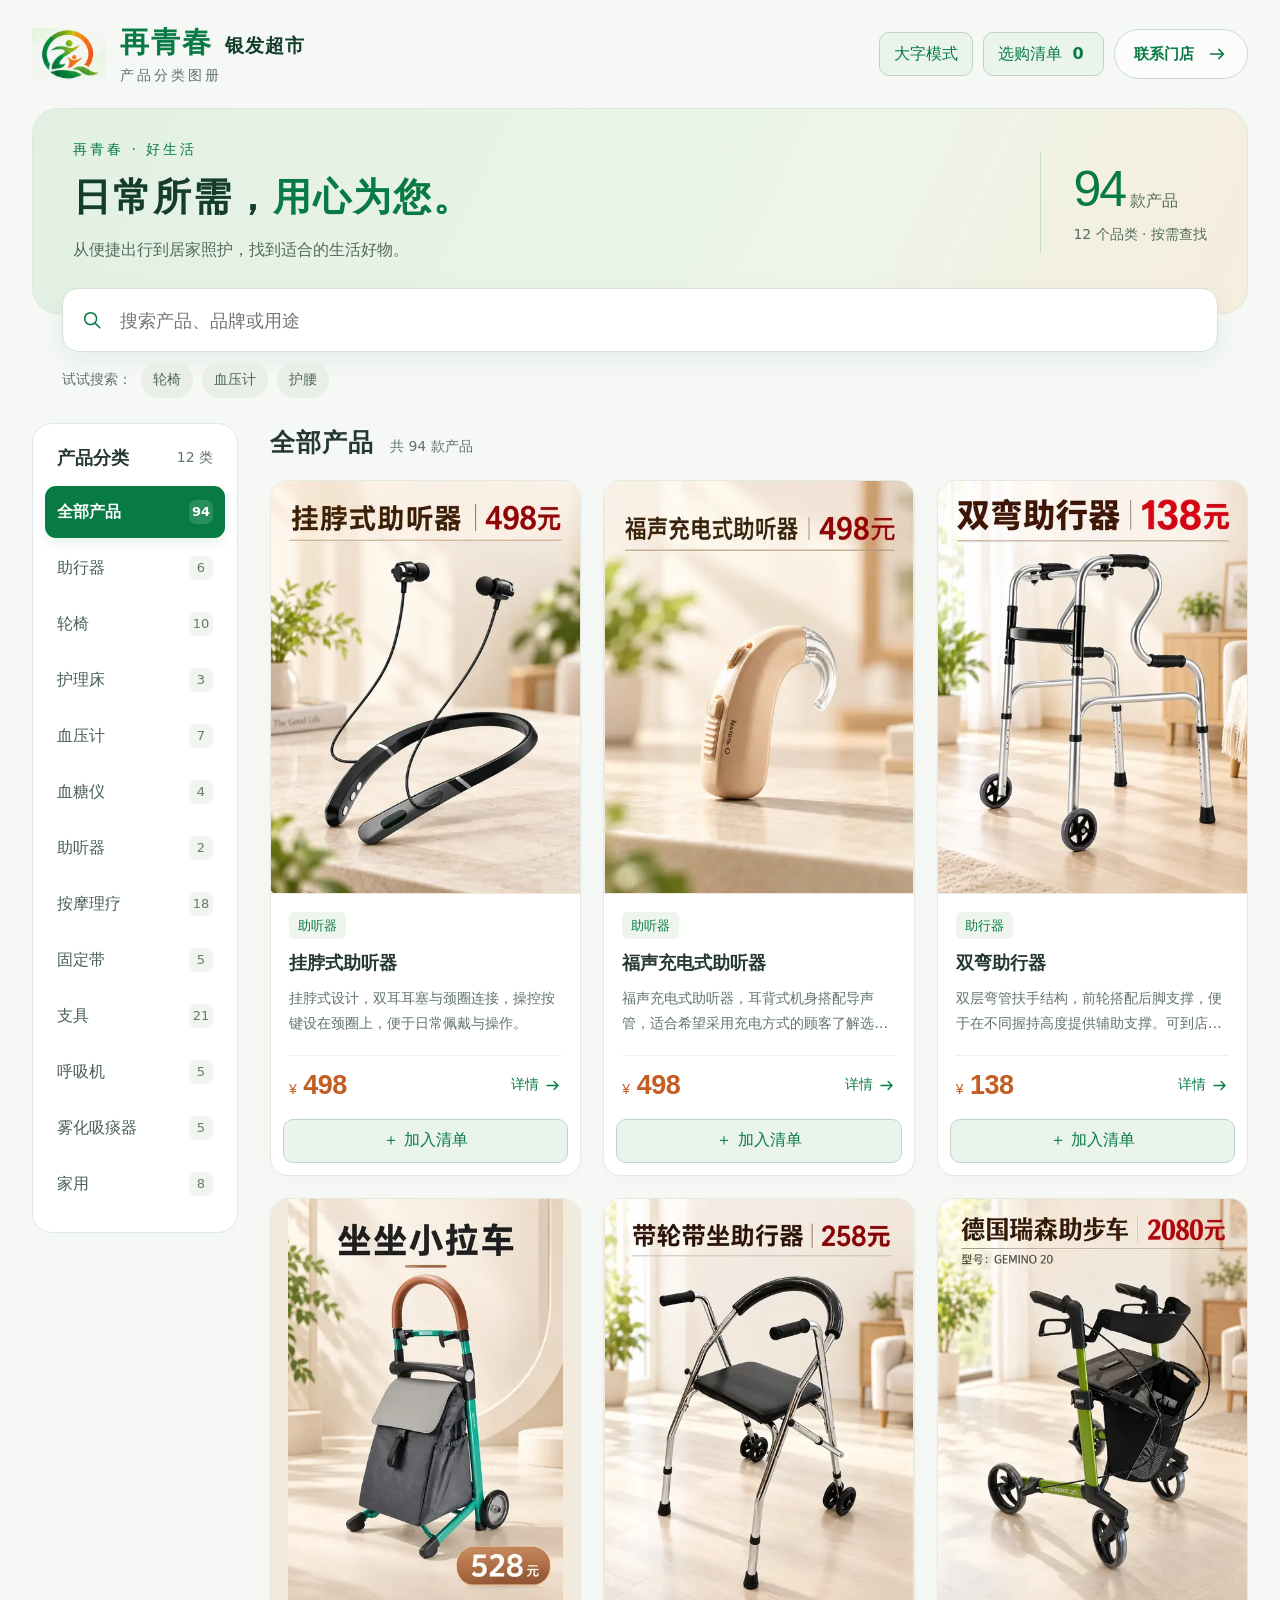
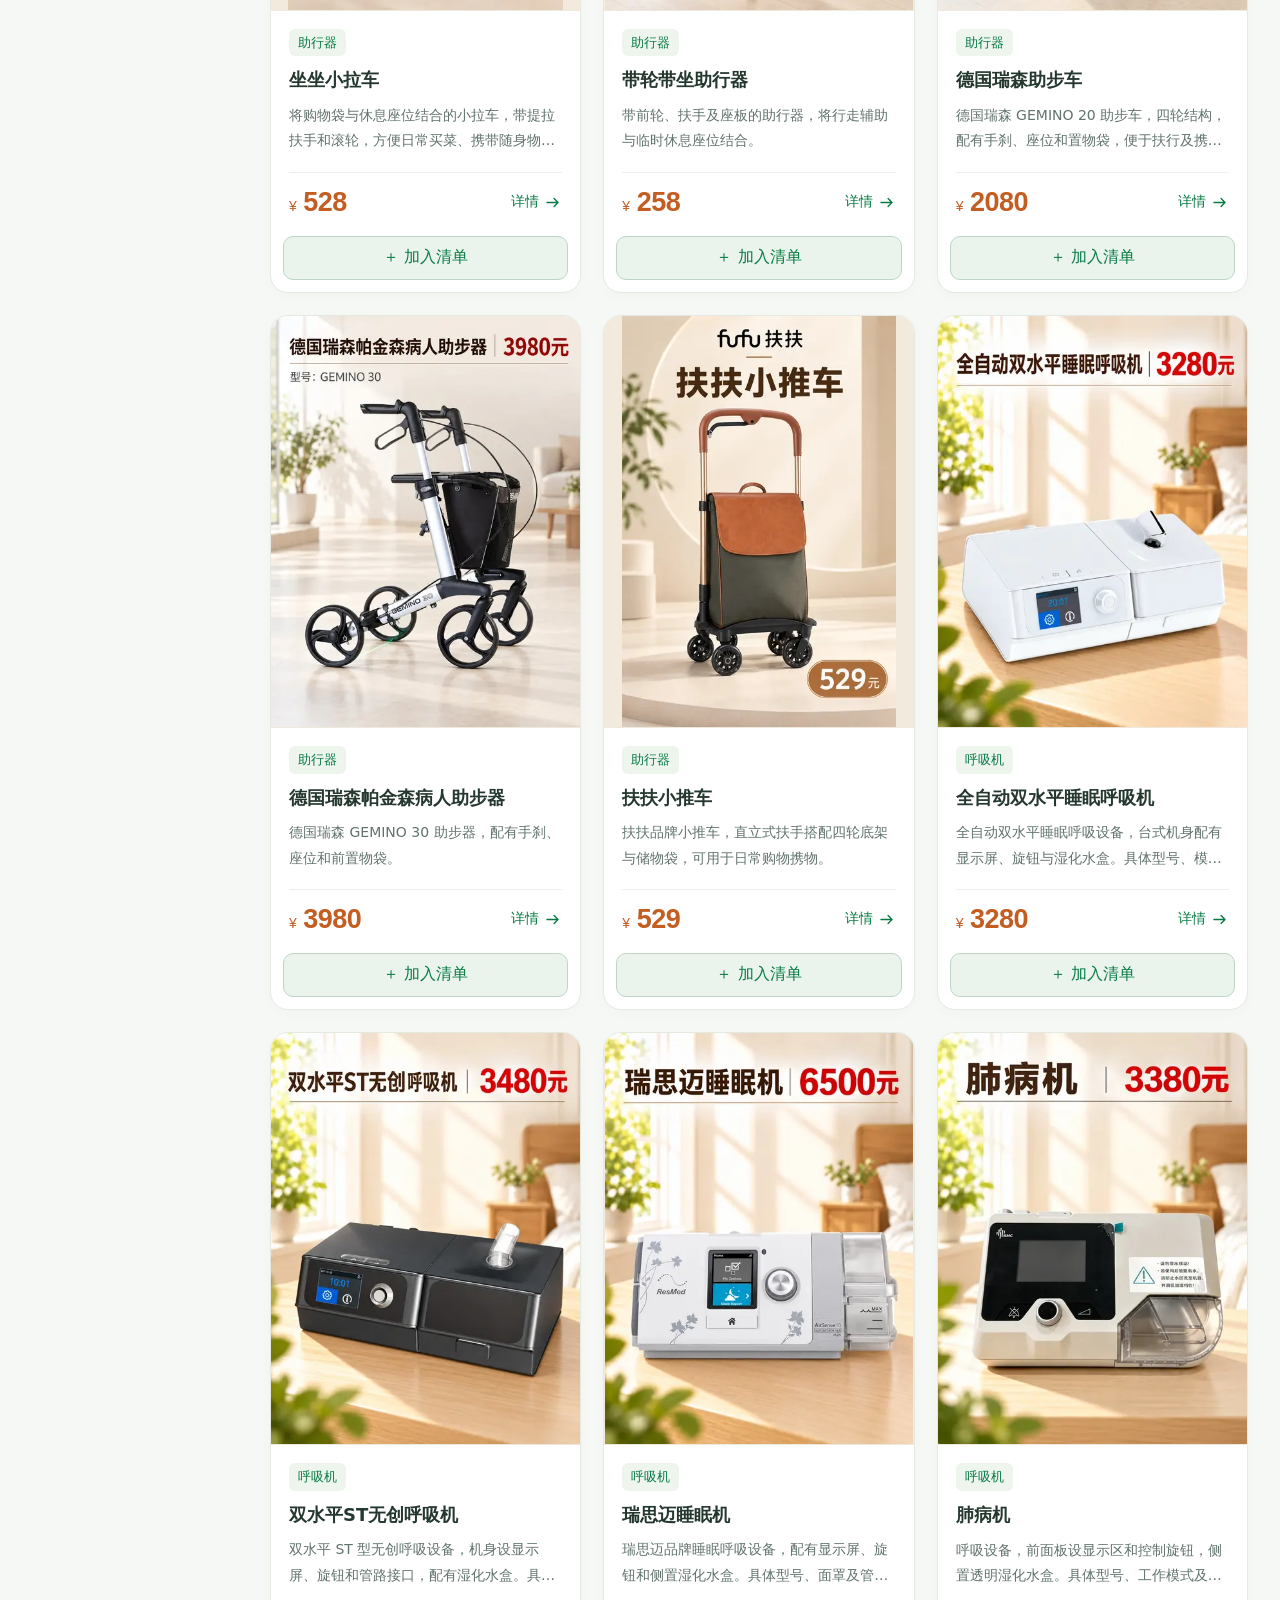
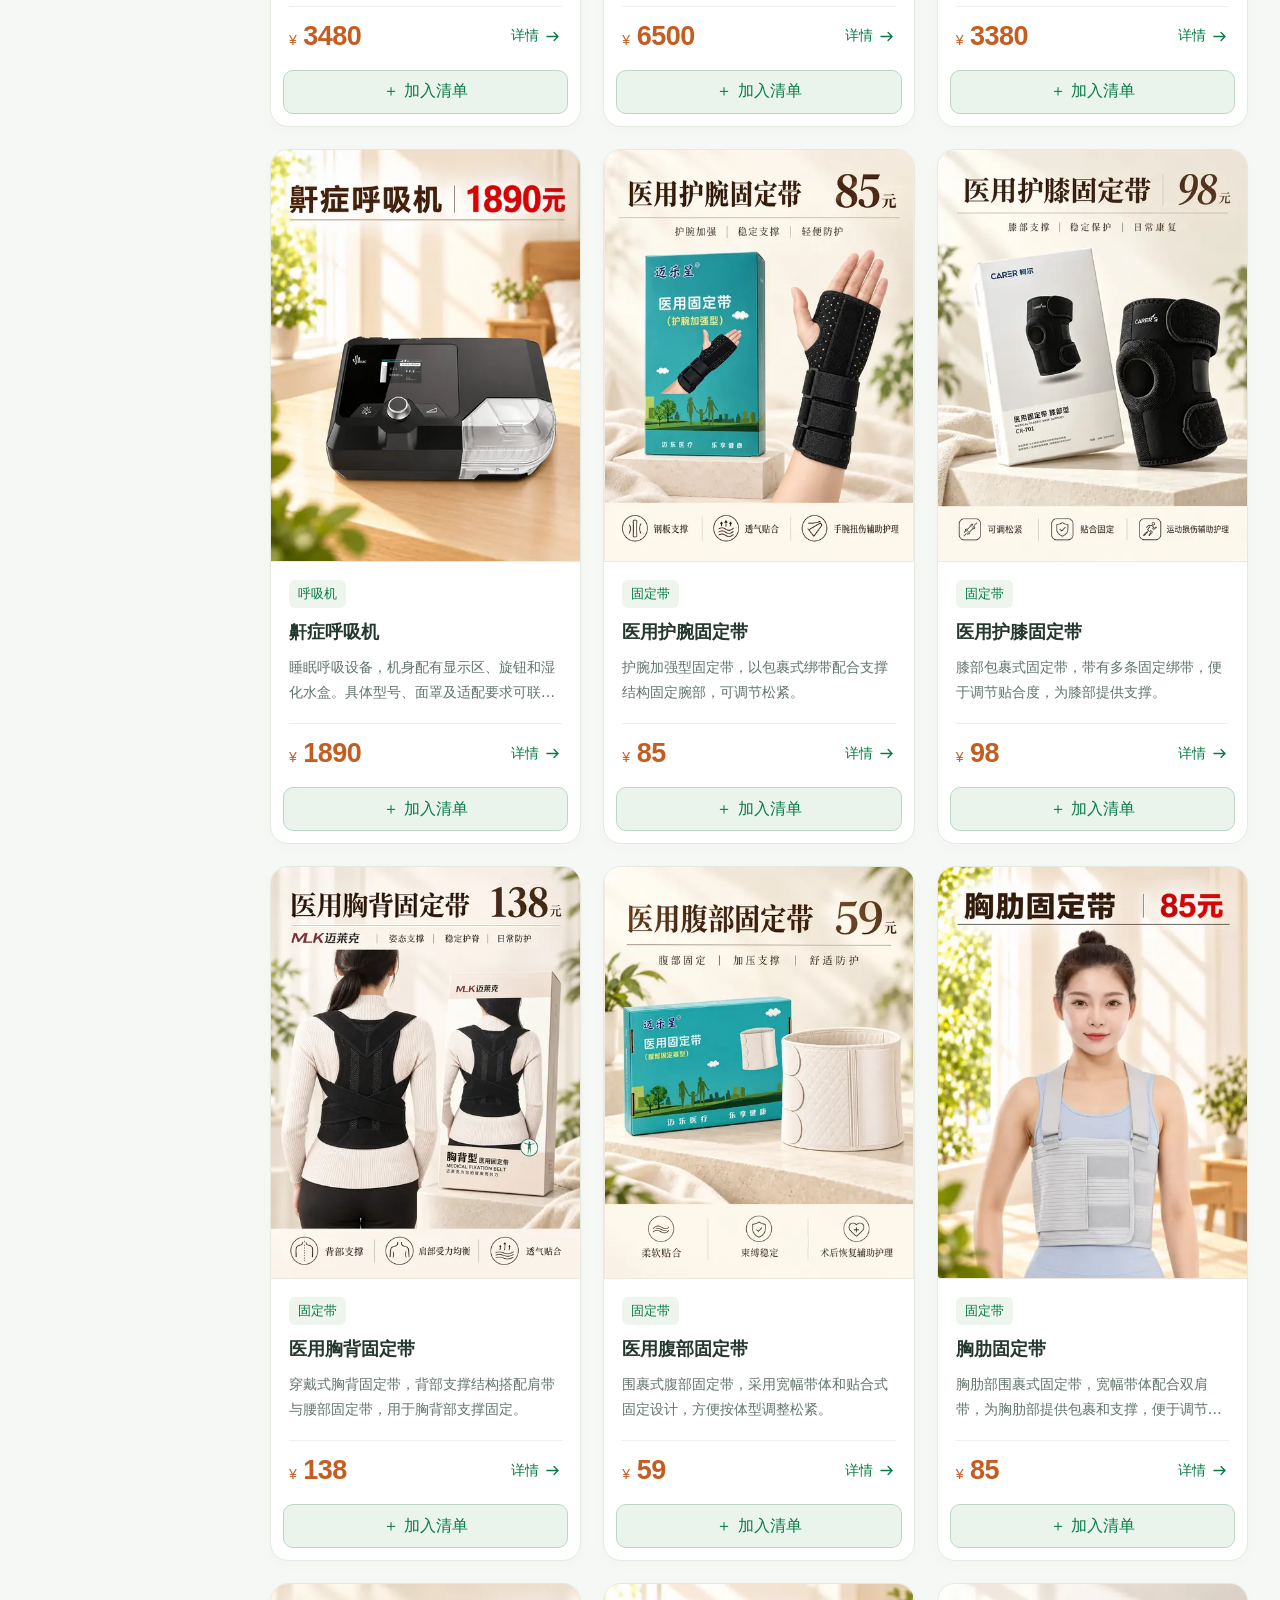
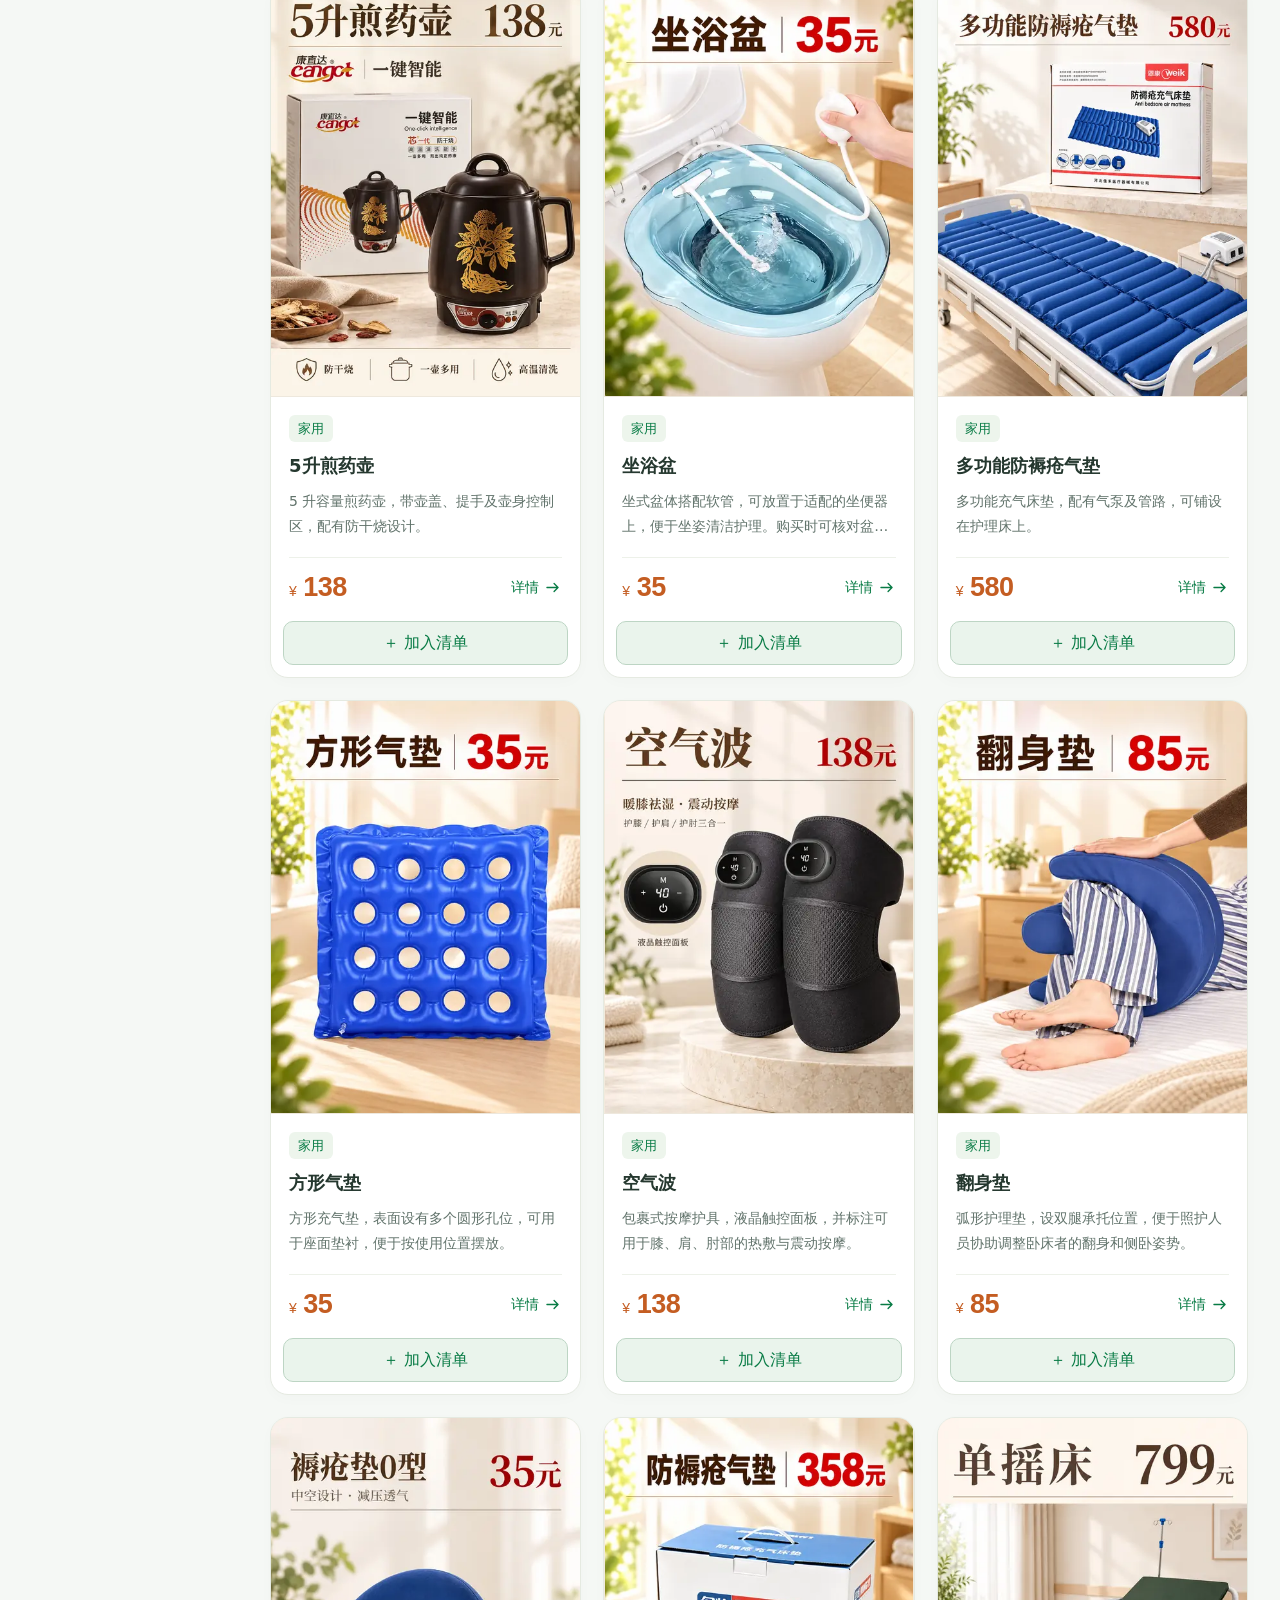
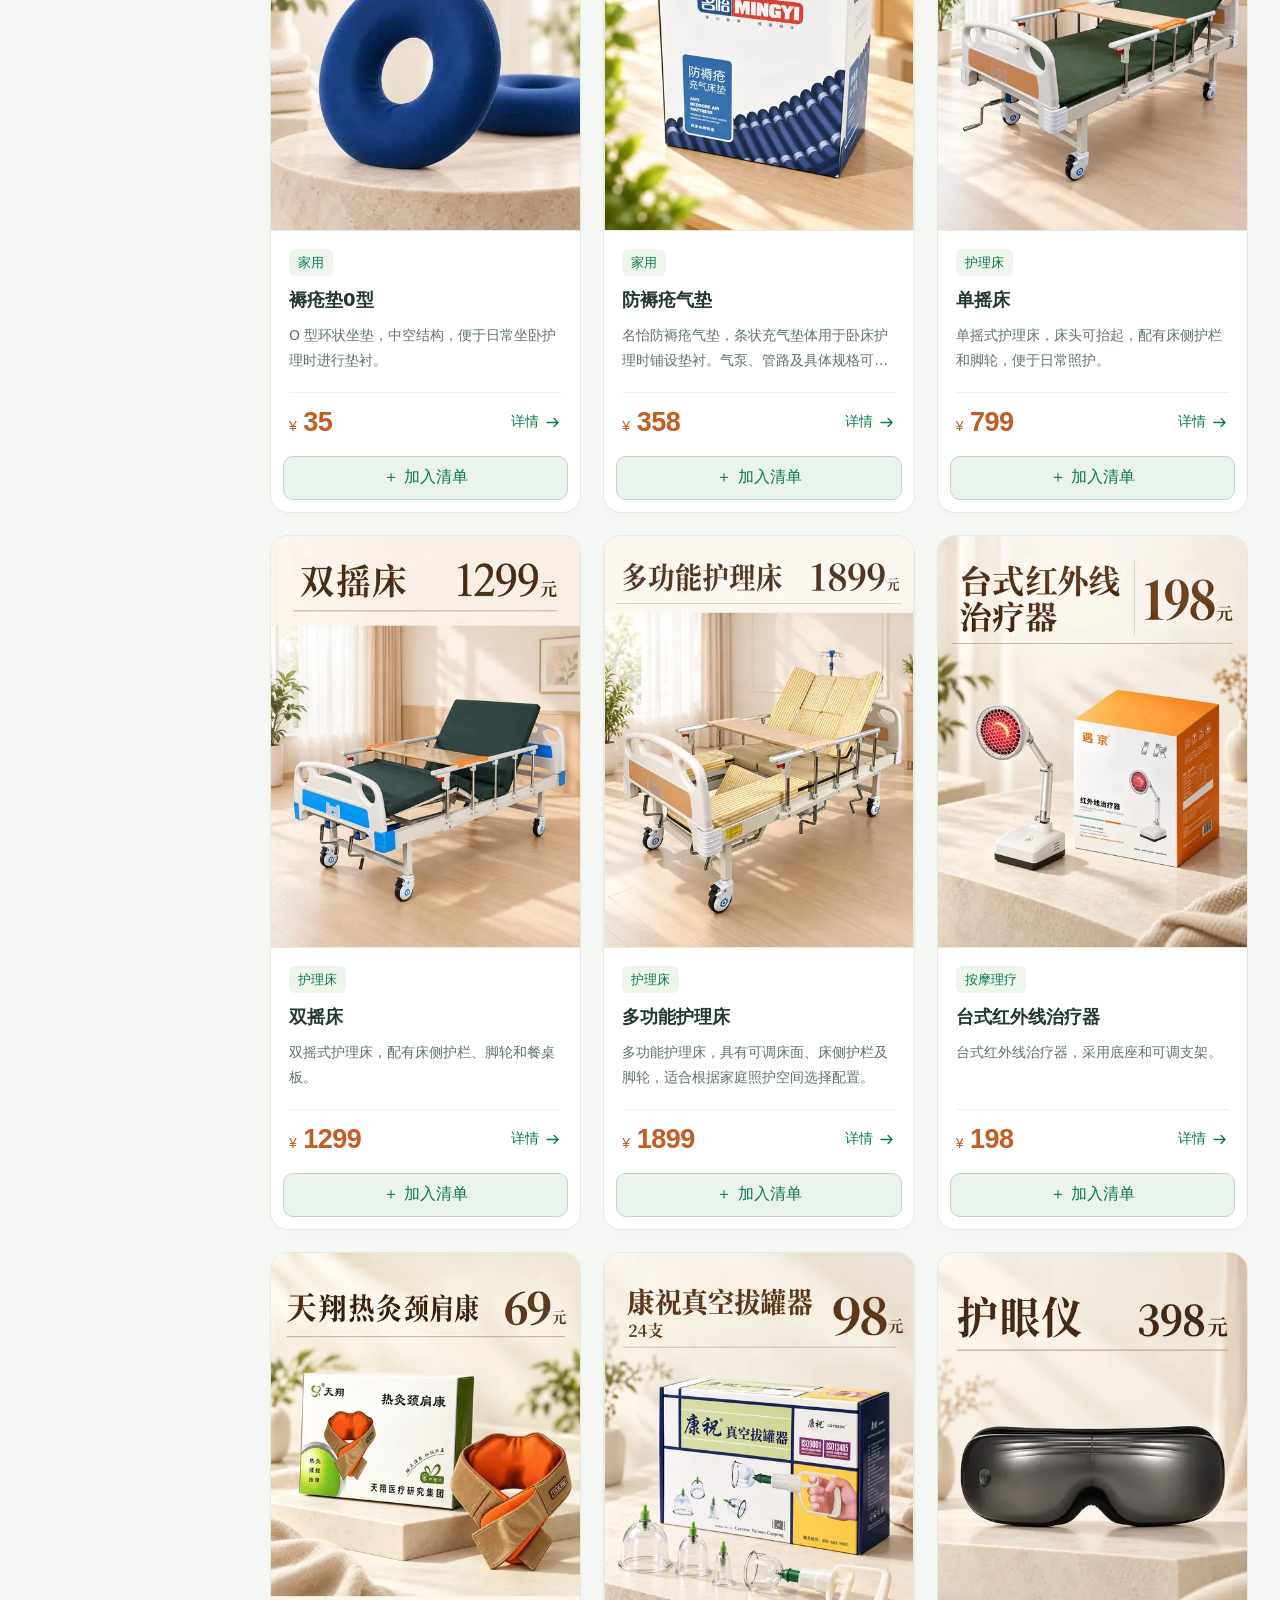
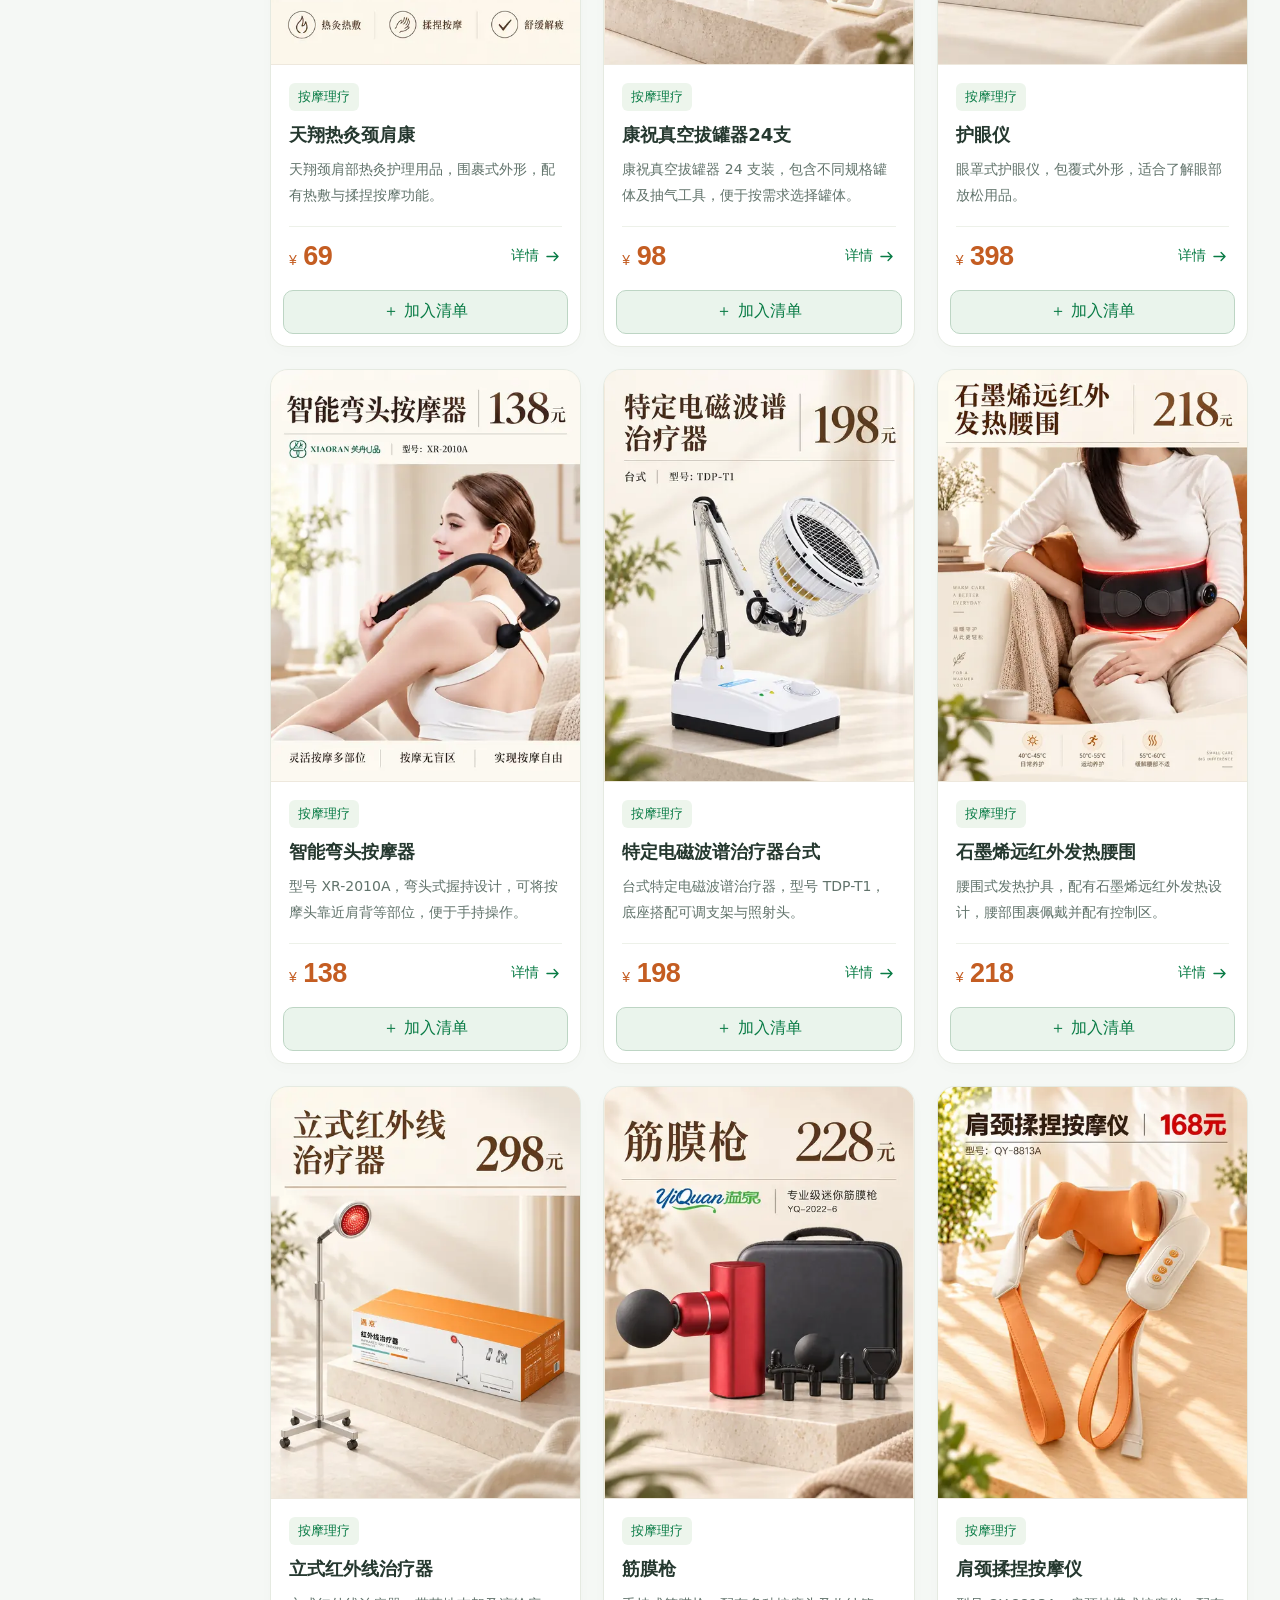
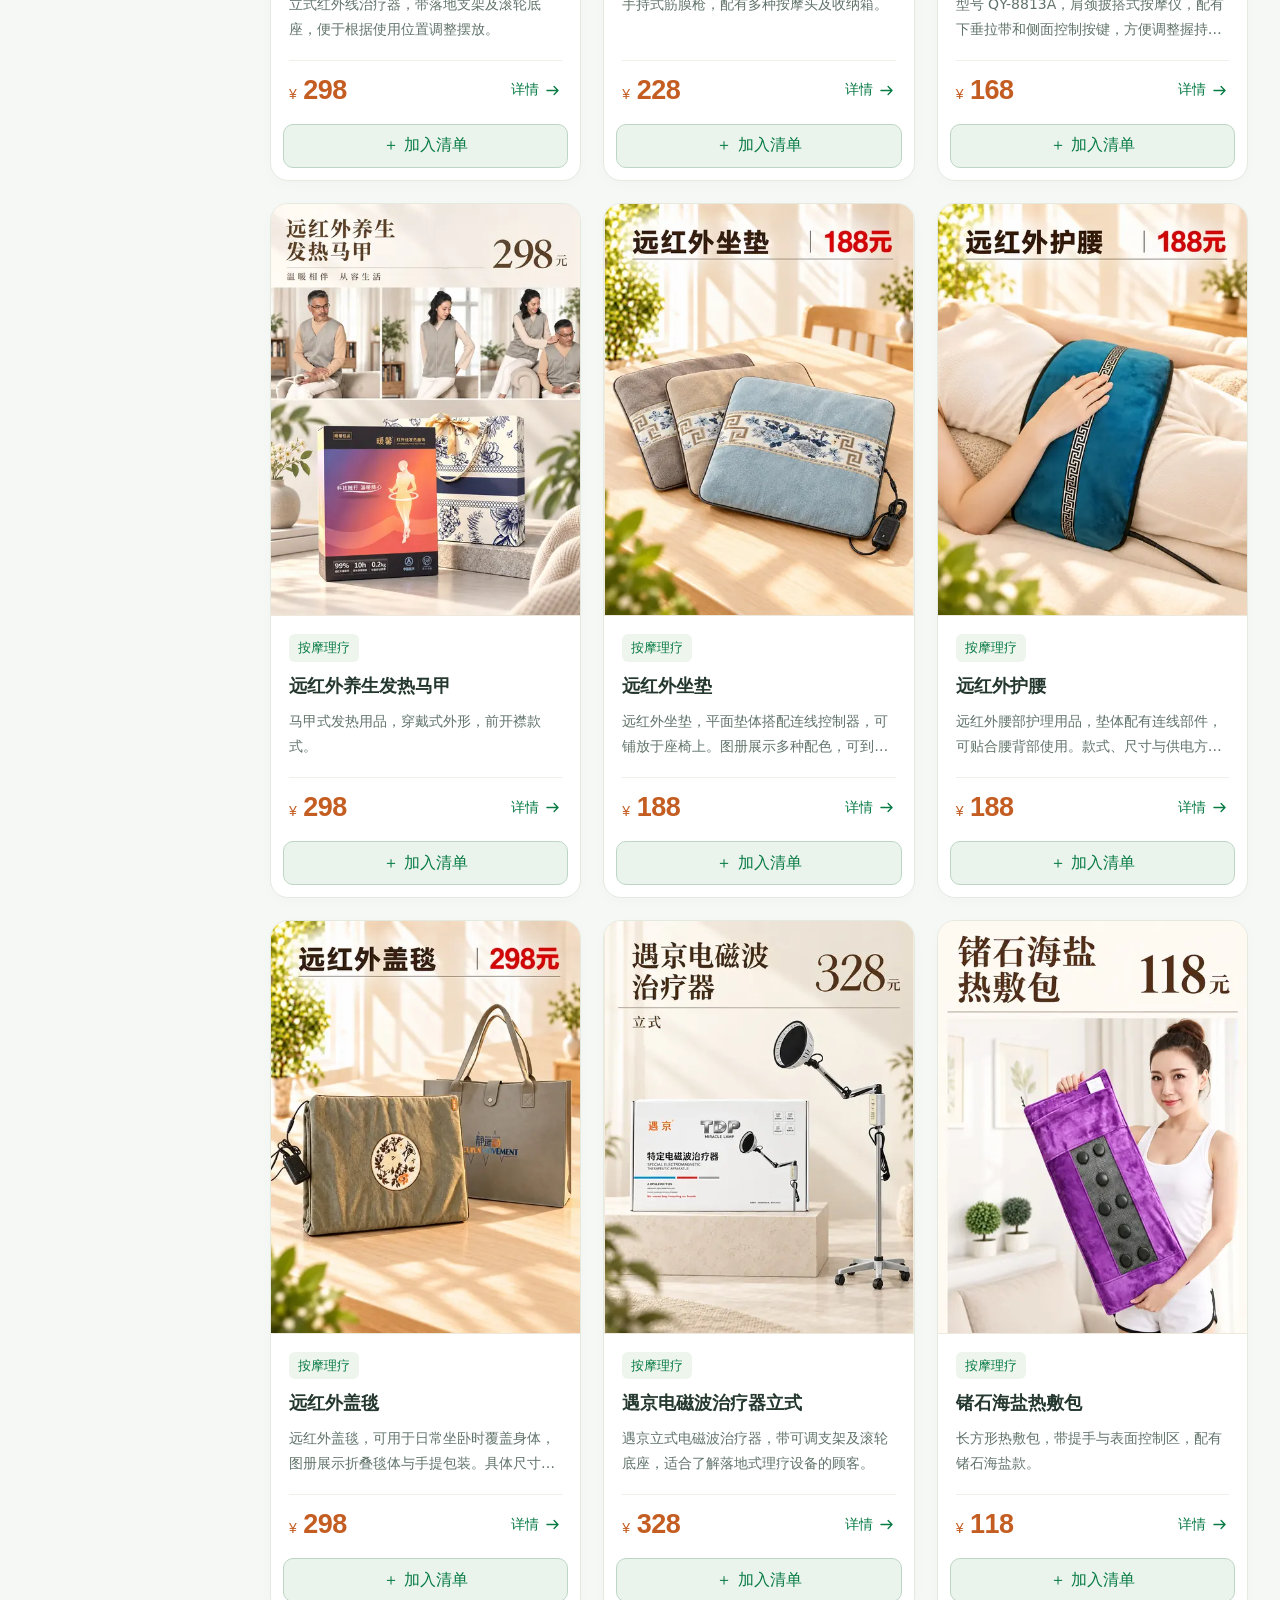
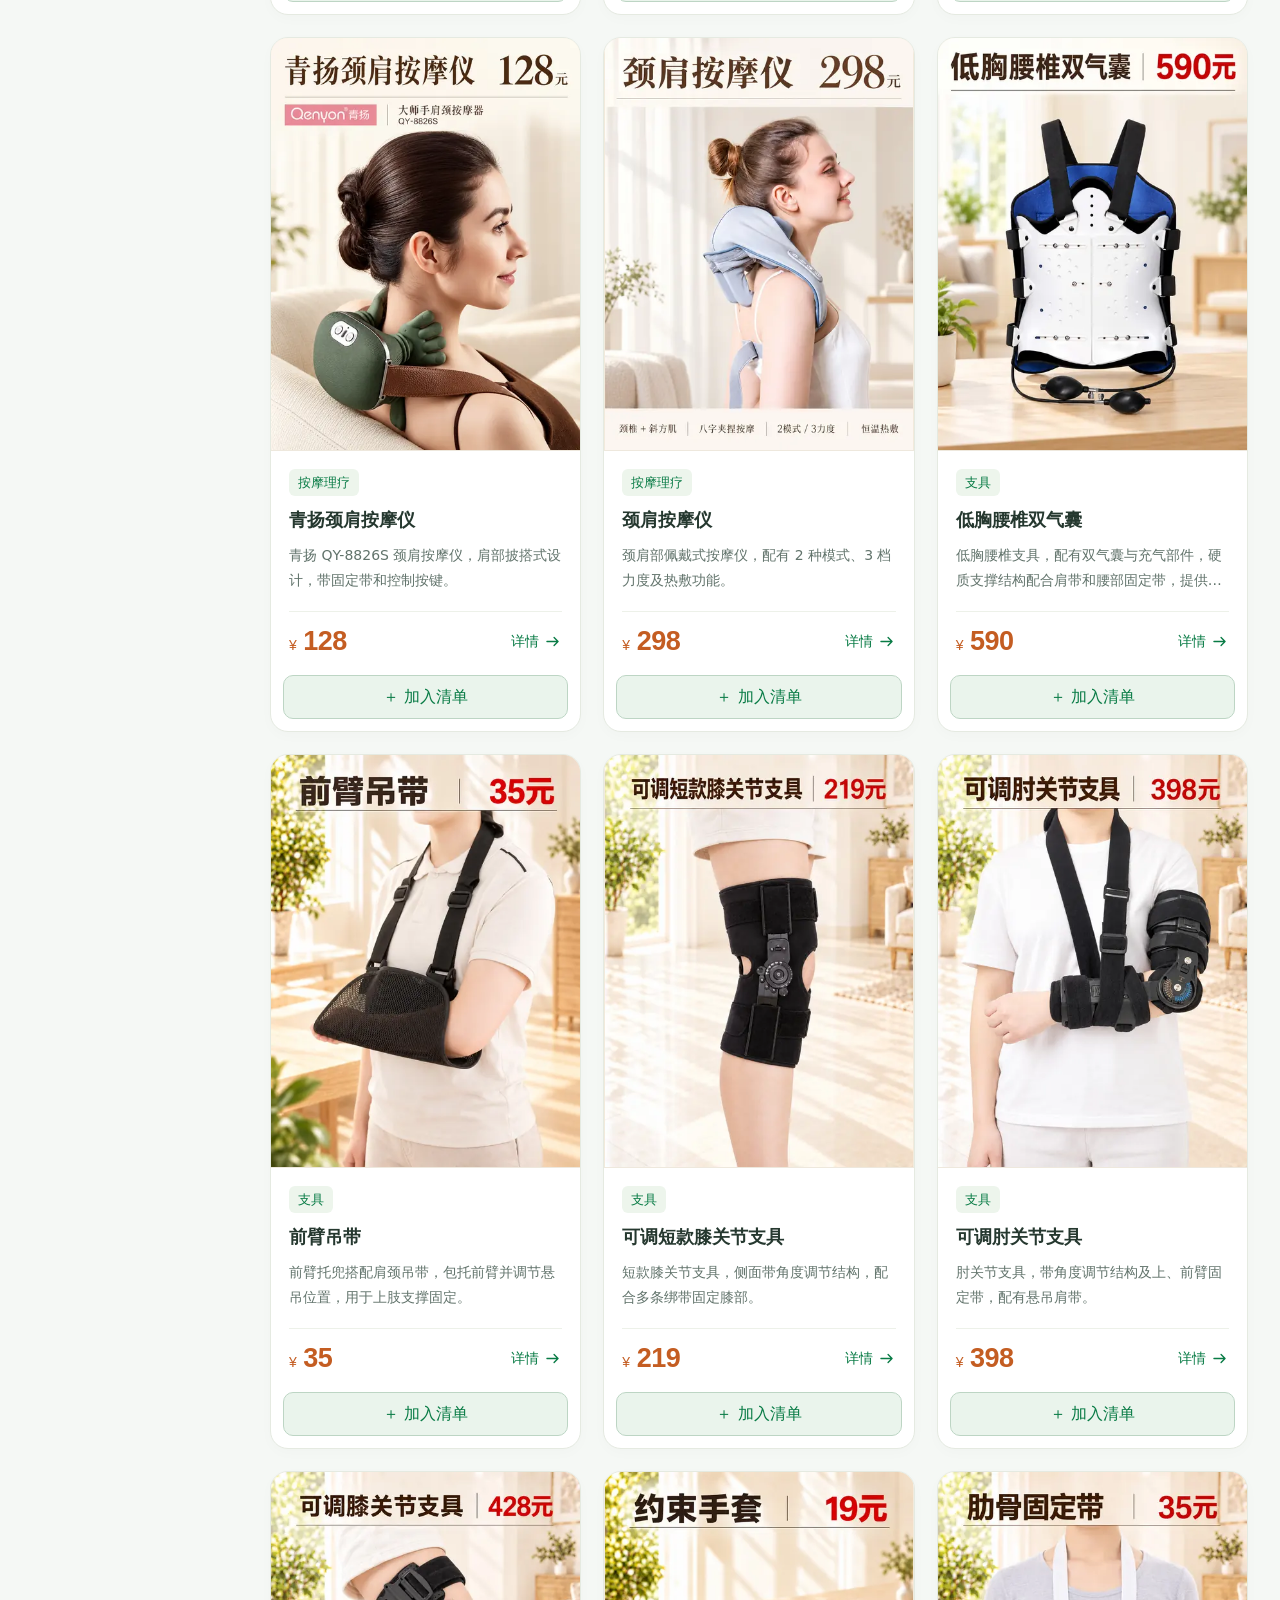
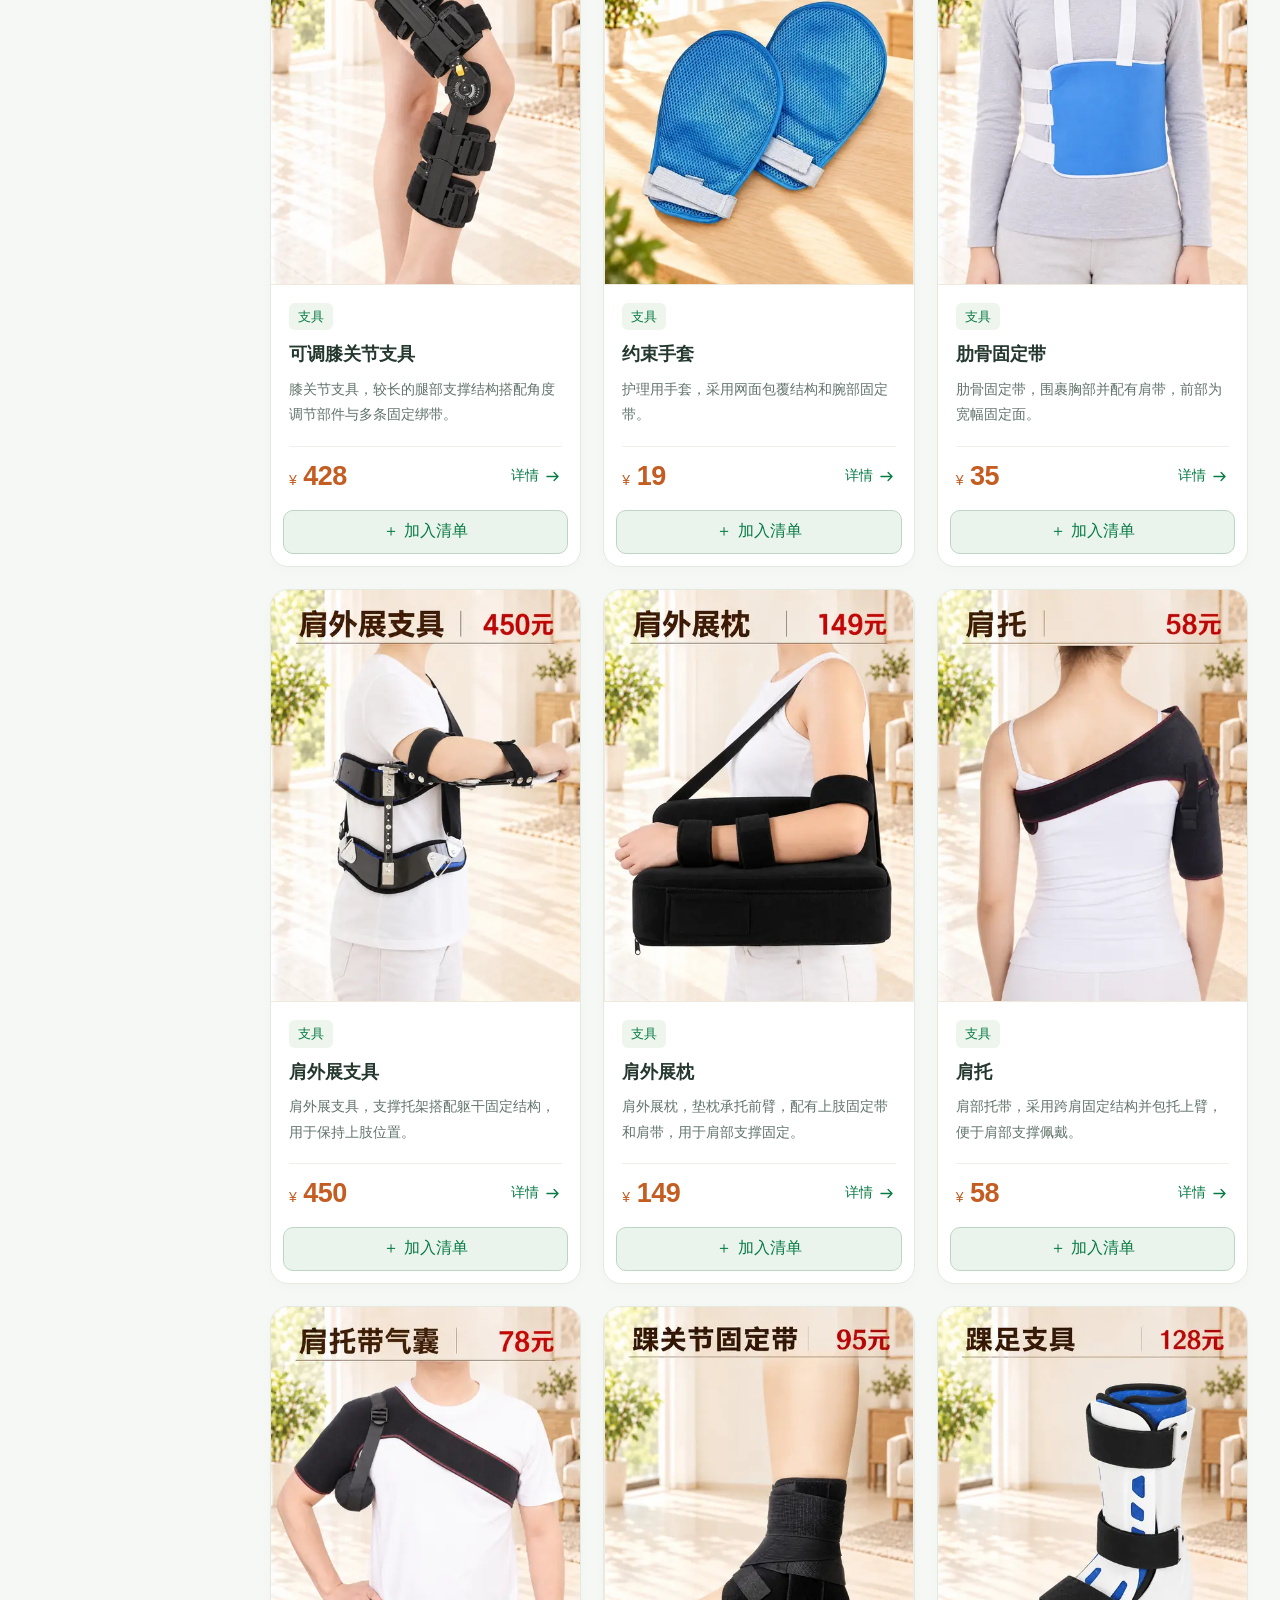
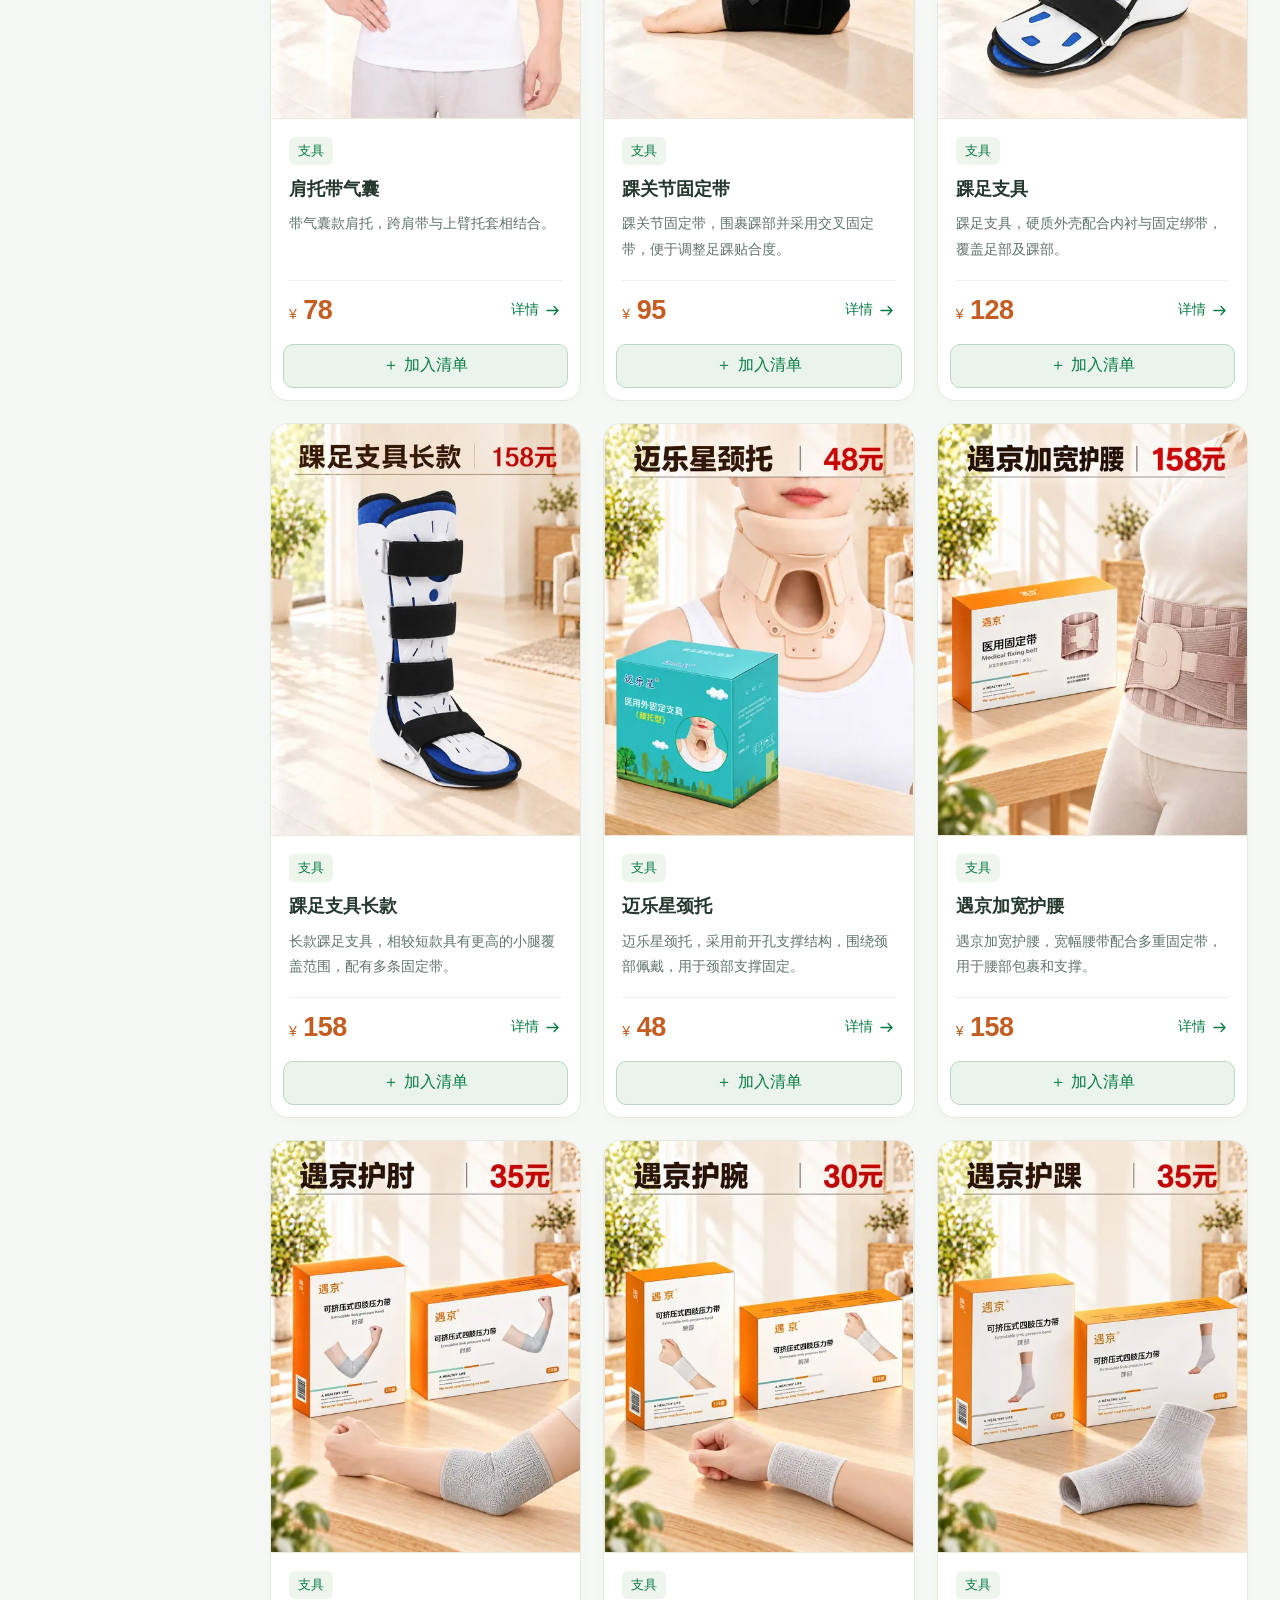
==== commit 3089feb9: "优化产品图片加载：列表缩略图，详情高清图" ====
--- a/index.html
+++ b/index.html
@@ -24,7 +24,7 @@
 <dialog id="map-dialog" aria-labelledby="map-title"><div class="dialog-top"><h2 id="map-title">选择地图导航</h2><button id="close-map" aria-label="关闭地图选择">✕</button></div><div class="list-content"><p class="map-address">临汾市尧都区功臣御苑一期西门<br>再青春银发超市</p><div class="map-options"><a class="map-choice secondary" href="https://uri.amap.com/search?keyword=%E4%B8%B4%E6%B1%BE%E5%B8%82%E5%B0%A7%E9%83%BD%E5%8C%BA%E5%8A%9F%E8%87%A3%E5%BE%A1%E8%8B%91%E4%B8%80%E6%9C%9F%E8%A5%BF%E9%97%A8&amp;city=%E4%B8%B4%E6%B1%BE&amp;view=map&amp;src=zaiqingchun&amp;callnative=1" target="_blank" rel="noopener noreferrer">高德地图<span aria-hidden="true">↗</span></a><a class="map-choice secondary" href="https://api.map.baidu.com/place/search?query=%E4%B8%B4%E6%B1%BE%E5%B8%82%E5%B0%A7%E9%83%BD%E5%8C%BA%E5%8A%9F%E8%87%A3%E5%BE%A1%E8%8B%91%E4%B8%80%E6%9C%9F%E8%A5%BF%E9%97%A8&amp;region=%E4%B8%B4%E6%B1%BE%E5%B8%82&amp;output=html&amp;src=webapp.zaiqingchun.catalog" target="_blank" rel="noopener noreferrer">百度地图<span aria-hidden="true">↗</span></a><a class="map-choice secondary" href="https://apis.map.qq.com/uri/v1/search?keyword=%E4%B8%B4%E6%B1%BE%E5%B8%82%E5%B0%A7%E9%83%BD%E5%8C%BA%E5%8A%9F%E8%87%A3%E5%BE%A1%E8%8B%91%E4%B8%80%E6%9C%9F%E8%A5%BF%E9%97%A8&amp;region=%E4%B8%B4%E6%B1%BE%E5%B8%82&amp;referer=zaiqingchun" target="_blank" rel="noopener noreferrer">腾讯地图<span aria-hidden="true">↗</span></a></div><p class="feature-help">打开后请确认目的地，再选择驾车、步行或公交路线。能否唤起地图 App 取决于手机和浏览器；未唤起时可使用地图网页。</p><p class="feature-help">微信中打不开？点击右上角“…”选择在浏览器打开，或复制地址到常用地图搜索。</p><button id="map-copy-address" class="secondary">复制门店地址</button><p class="feedback" data-feedback role="status" aria-live="polite"></p></div></dialog>
 <dialog id="share-guide" aria-labelledby="share-title"><div class="dialog-top"><h2 id="share-title">分享给微信好友</h2><button id="close-share-guide" aria-label="关闭分享提示">✕</button></div><div class="list-content"><p id="share-guide-text" class="share-instructions"></p><p id="share-guide-product" class="feature-help"></p><div class="list-actions"><button id="share-guide-done" class="primary">知道了</button><button id="share-guide-copy" class="secondary">备用：复制单品链接</button></div><p class="feedback" data-feedback role="status" aria-live="polite"></p></div></dialog>
 <p class="feedback toast" role="status" aria-live="polite" data-feedback></p>
-<script src="products.js?v=20260916"></script><script src="app.js?v=20260916-features2"></script><script src="features.js?v=20260916-features2"></script><script>
+<script src="products.js?v=20260916"></script><script src="app.js?v=20260917-thumbs1"></script><script src="features.js?v=20260917-thumbs1"></script><script>
   function __send(t,d){ window.parent.postMessage(Object.assign({isStreamlitMessage:true,type:t},d),"*"); }
   function __setH(h){ __send("streamlit:setFrameHeight",{height:h}); }
   __send("streamlit:componentReady",{apiVersion:1});
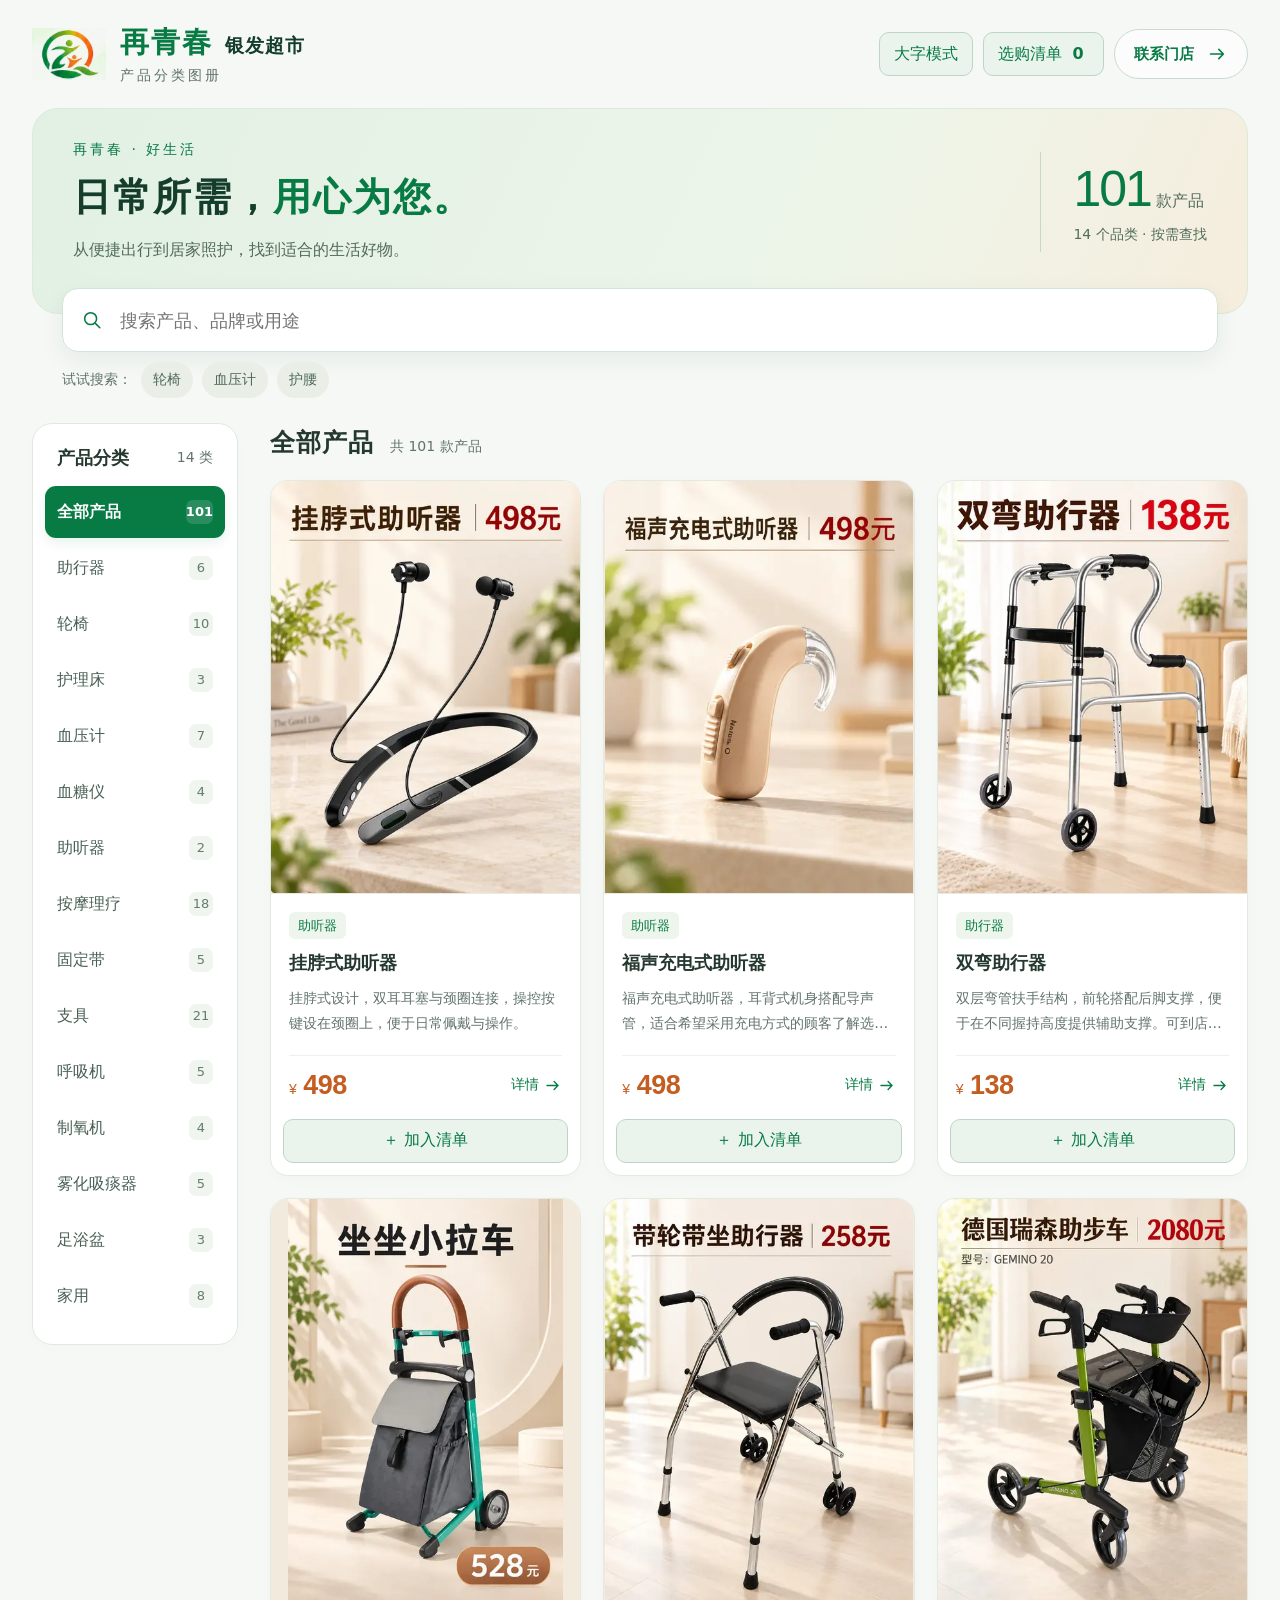
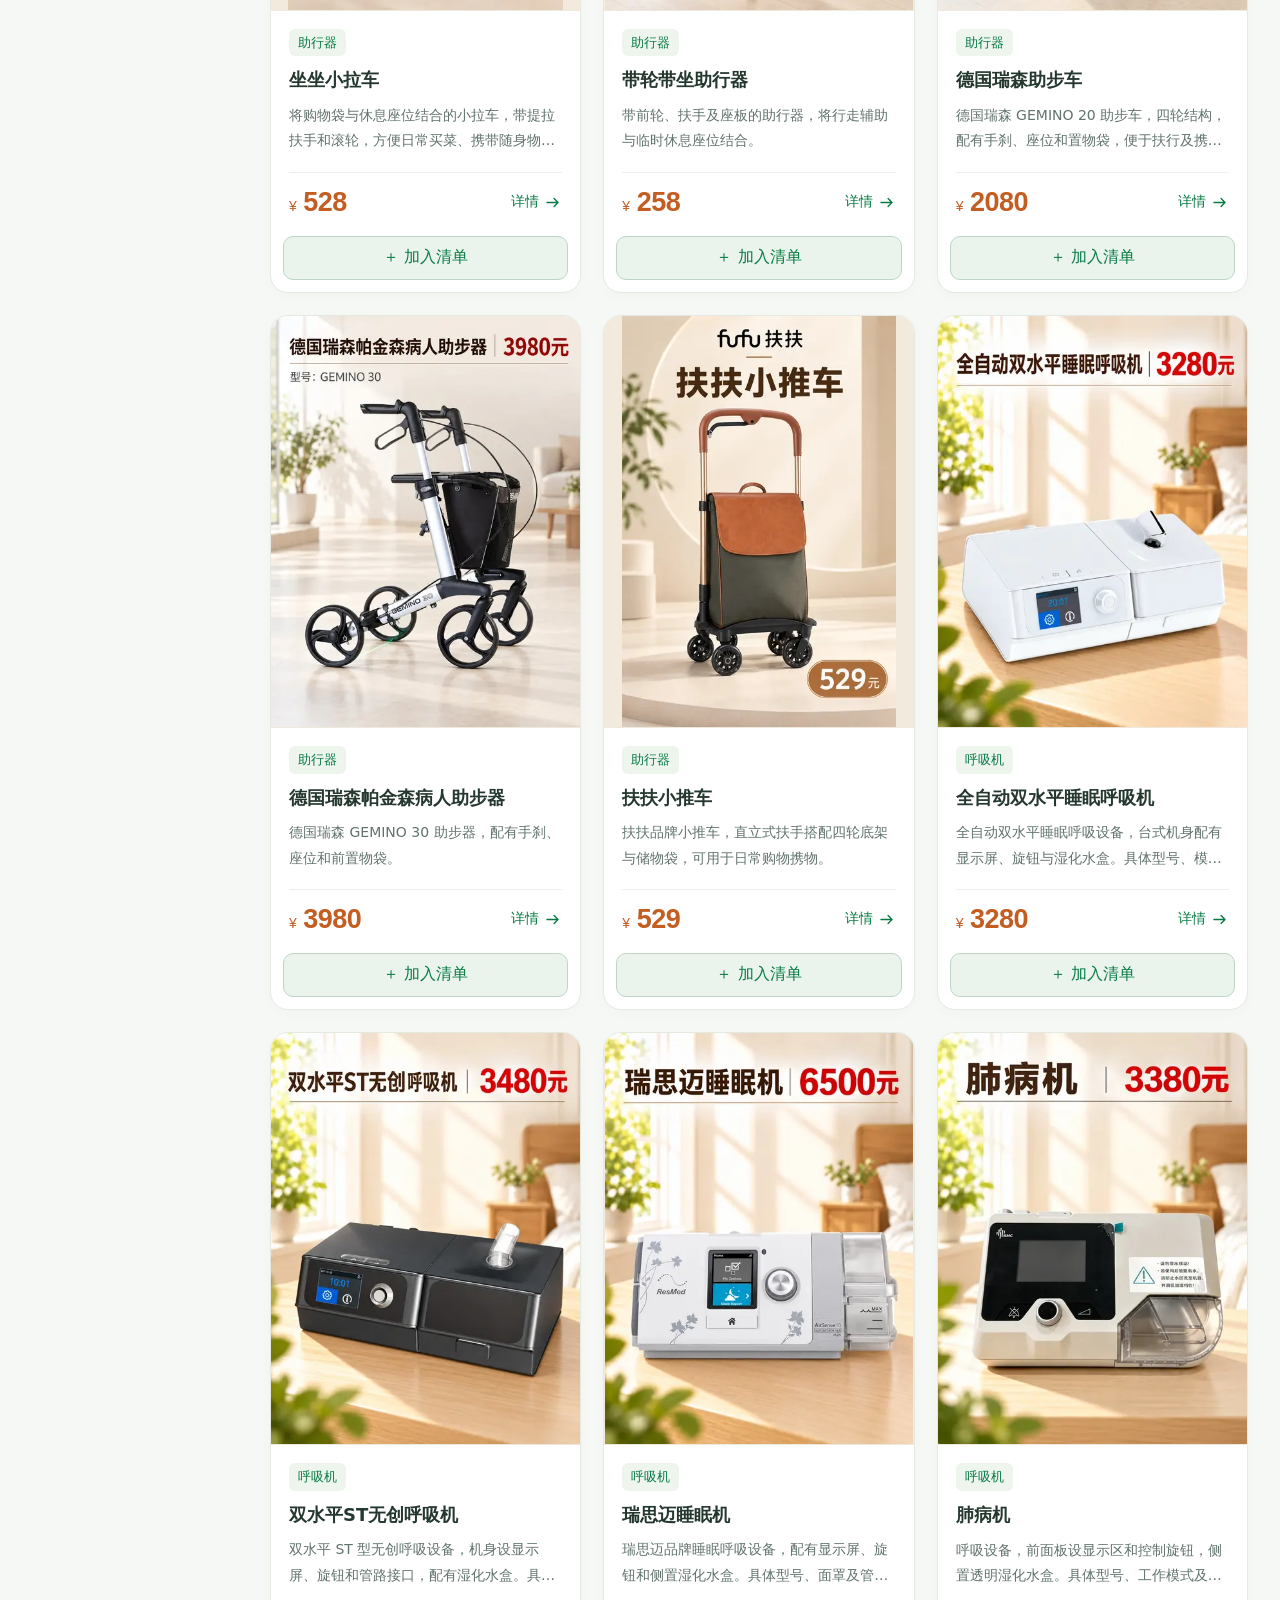
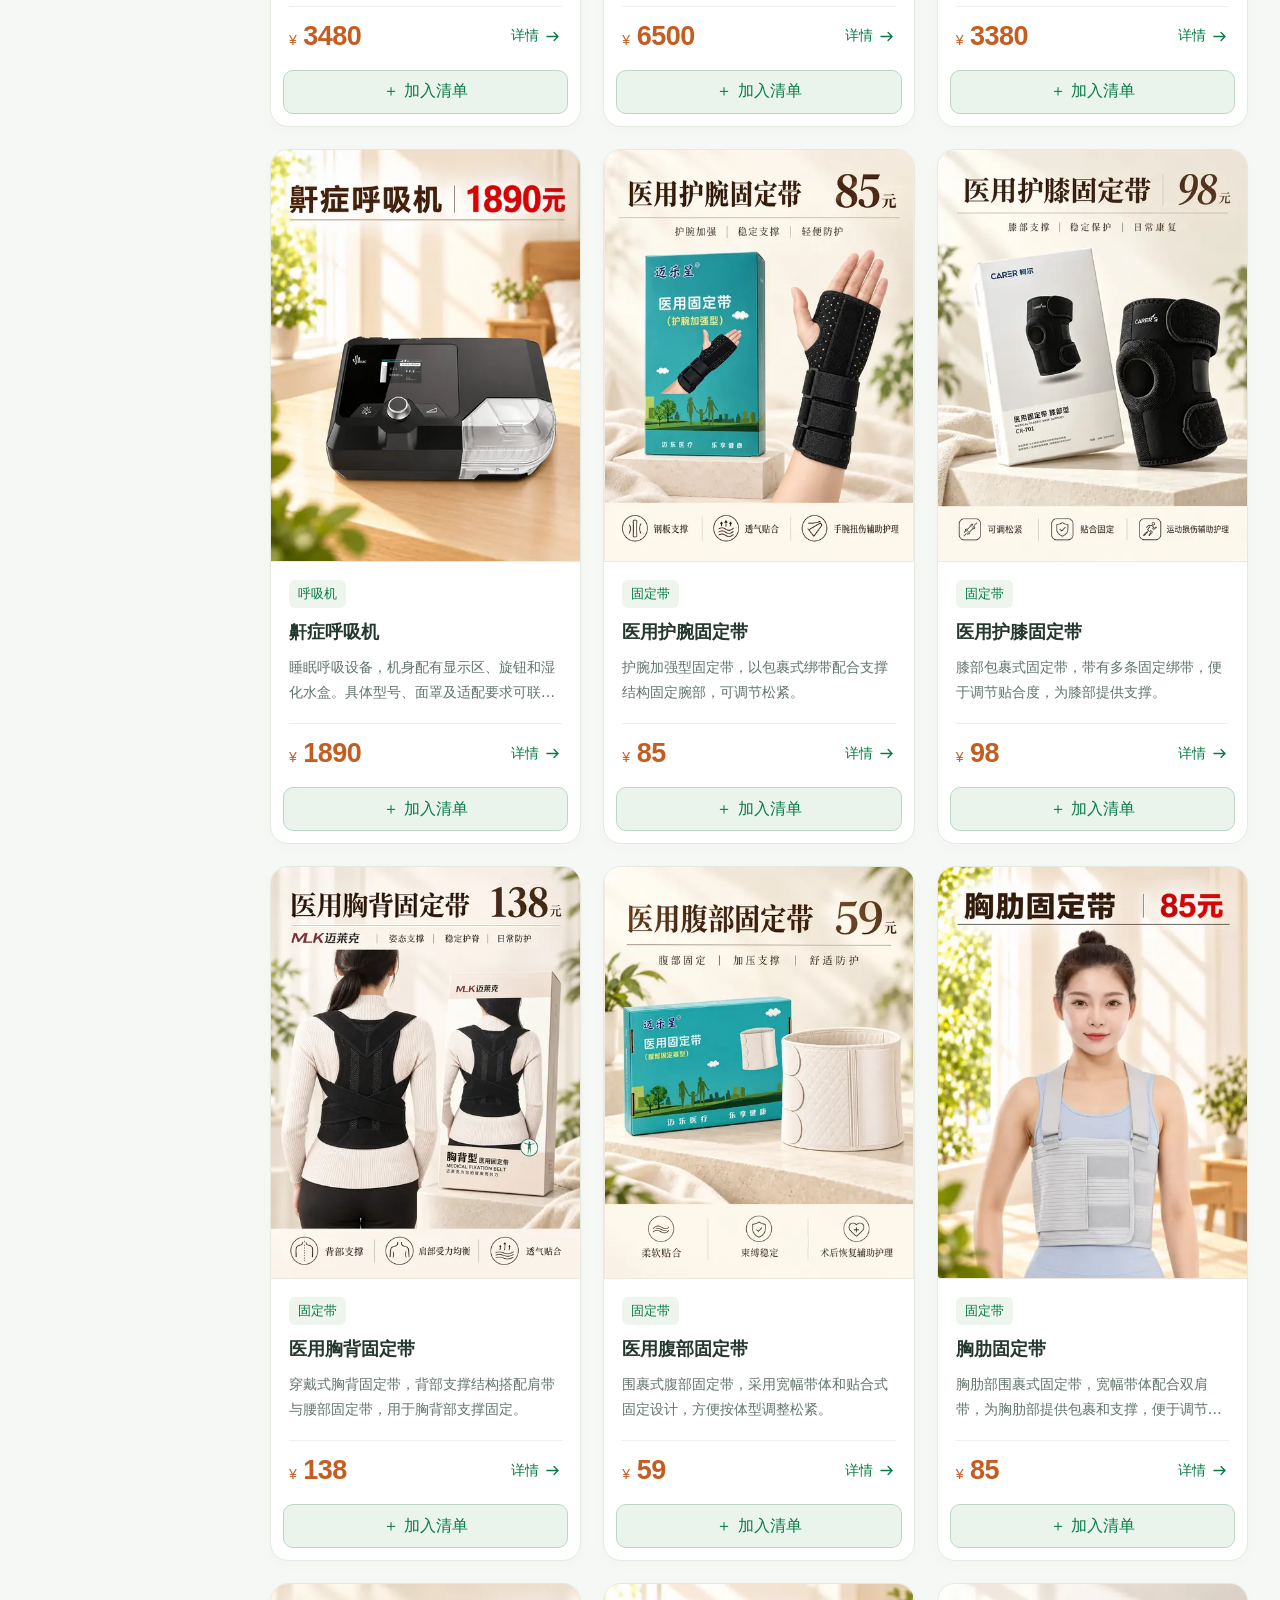
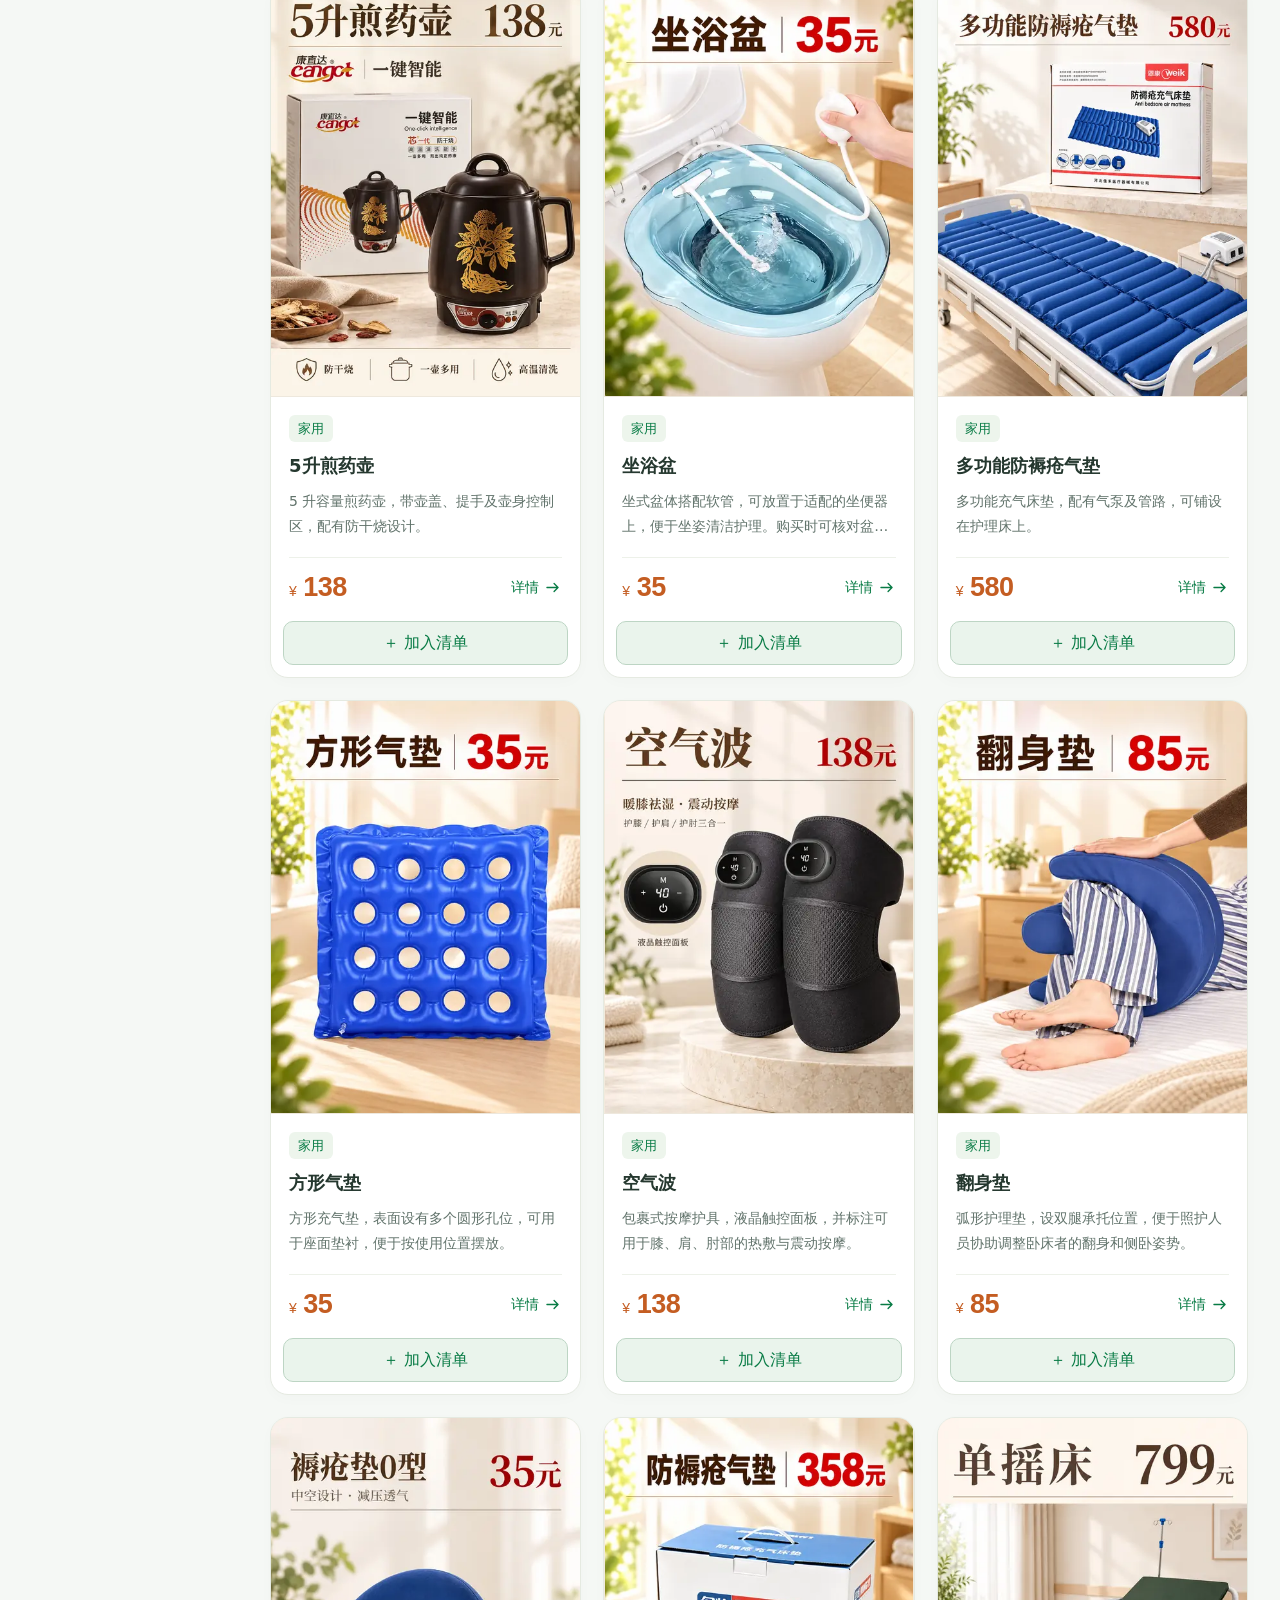
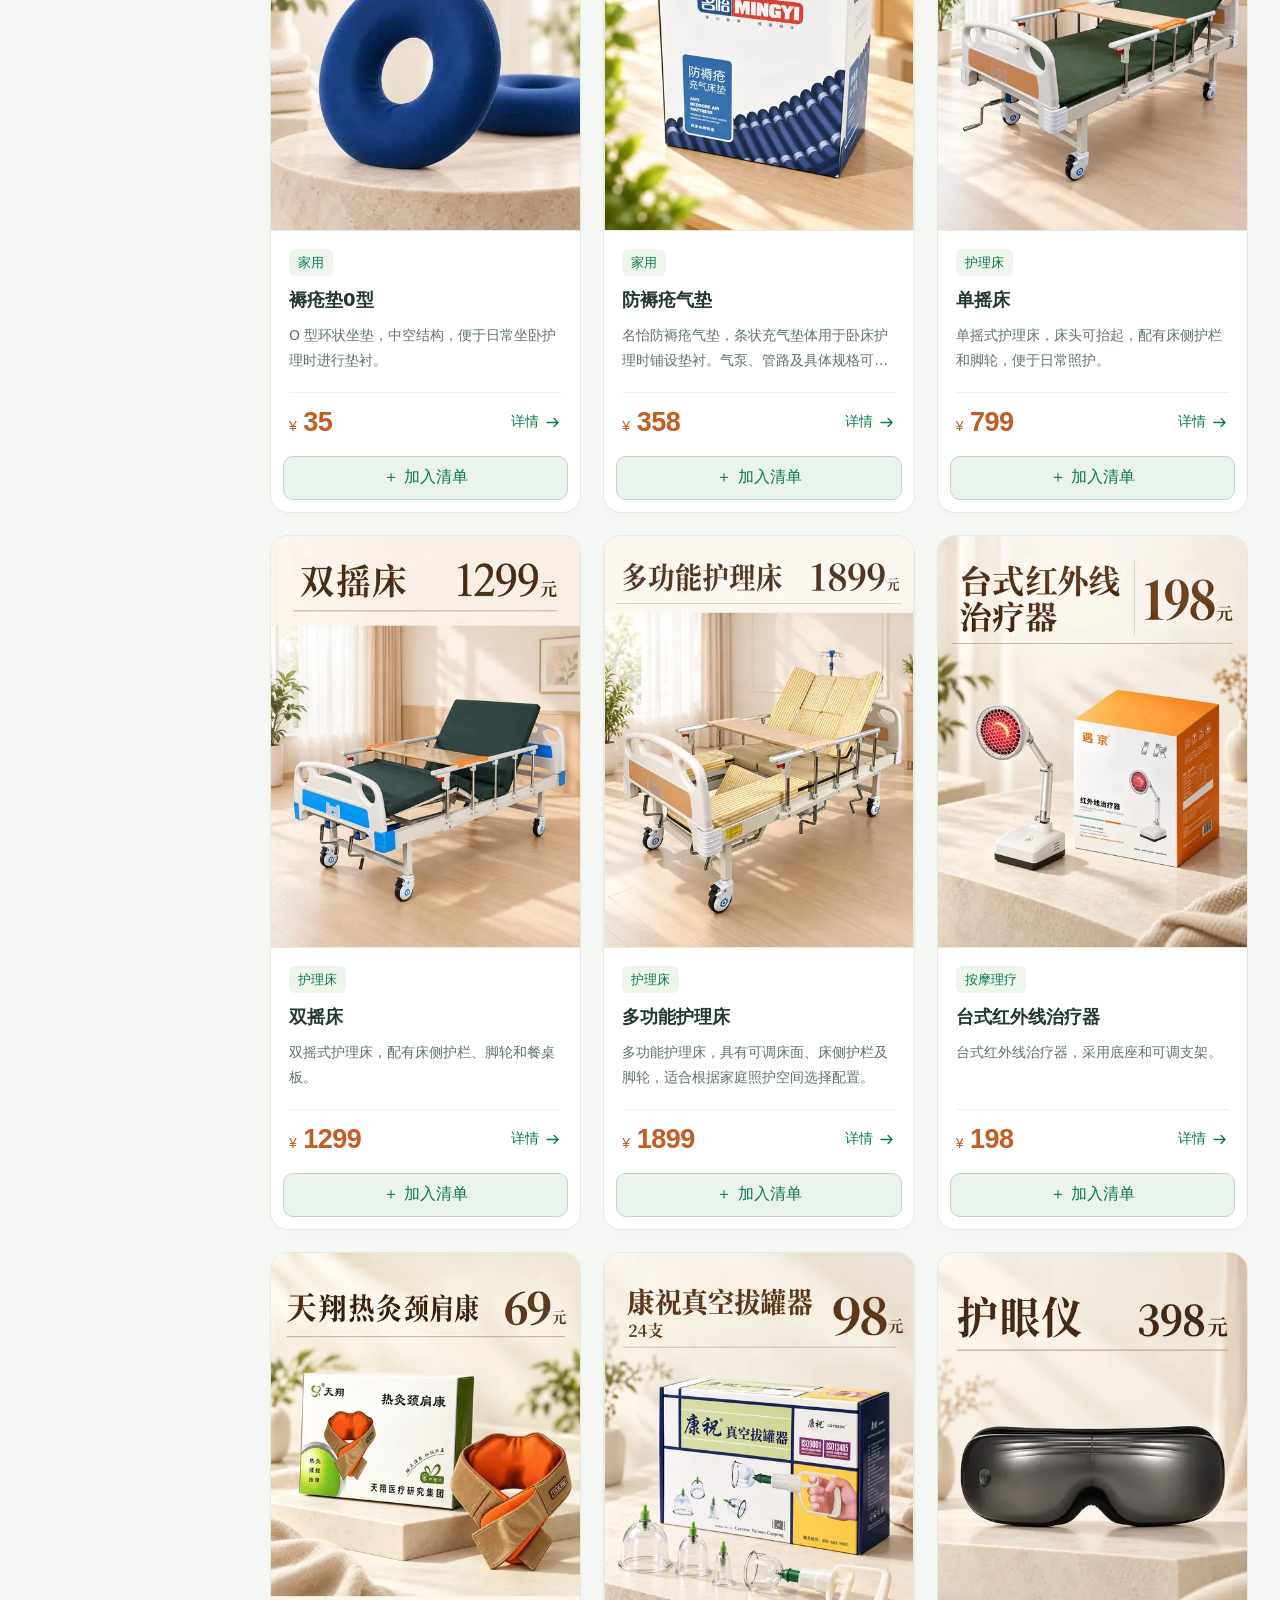
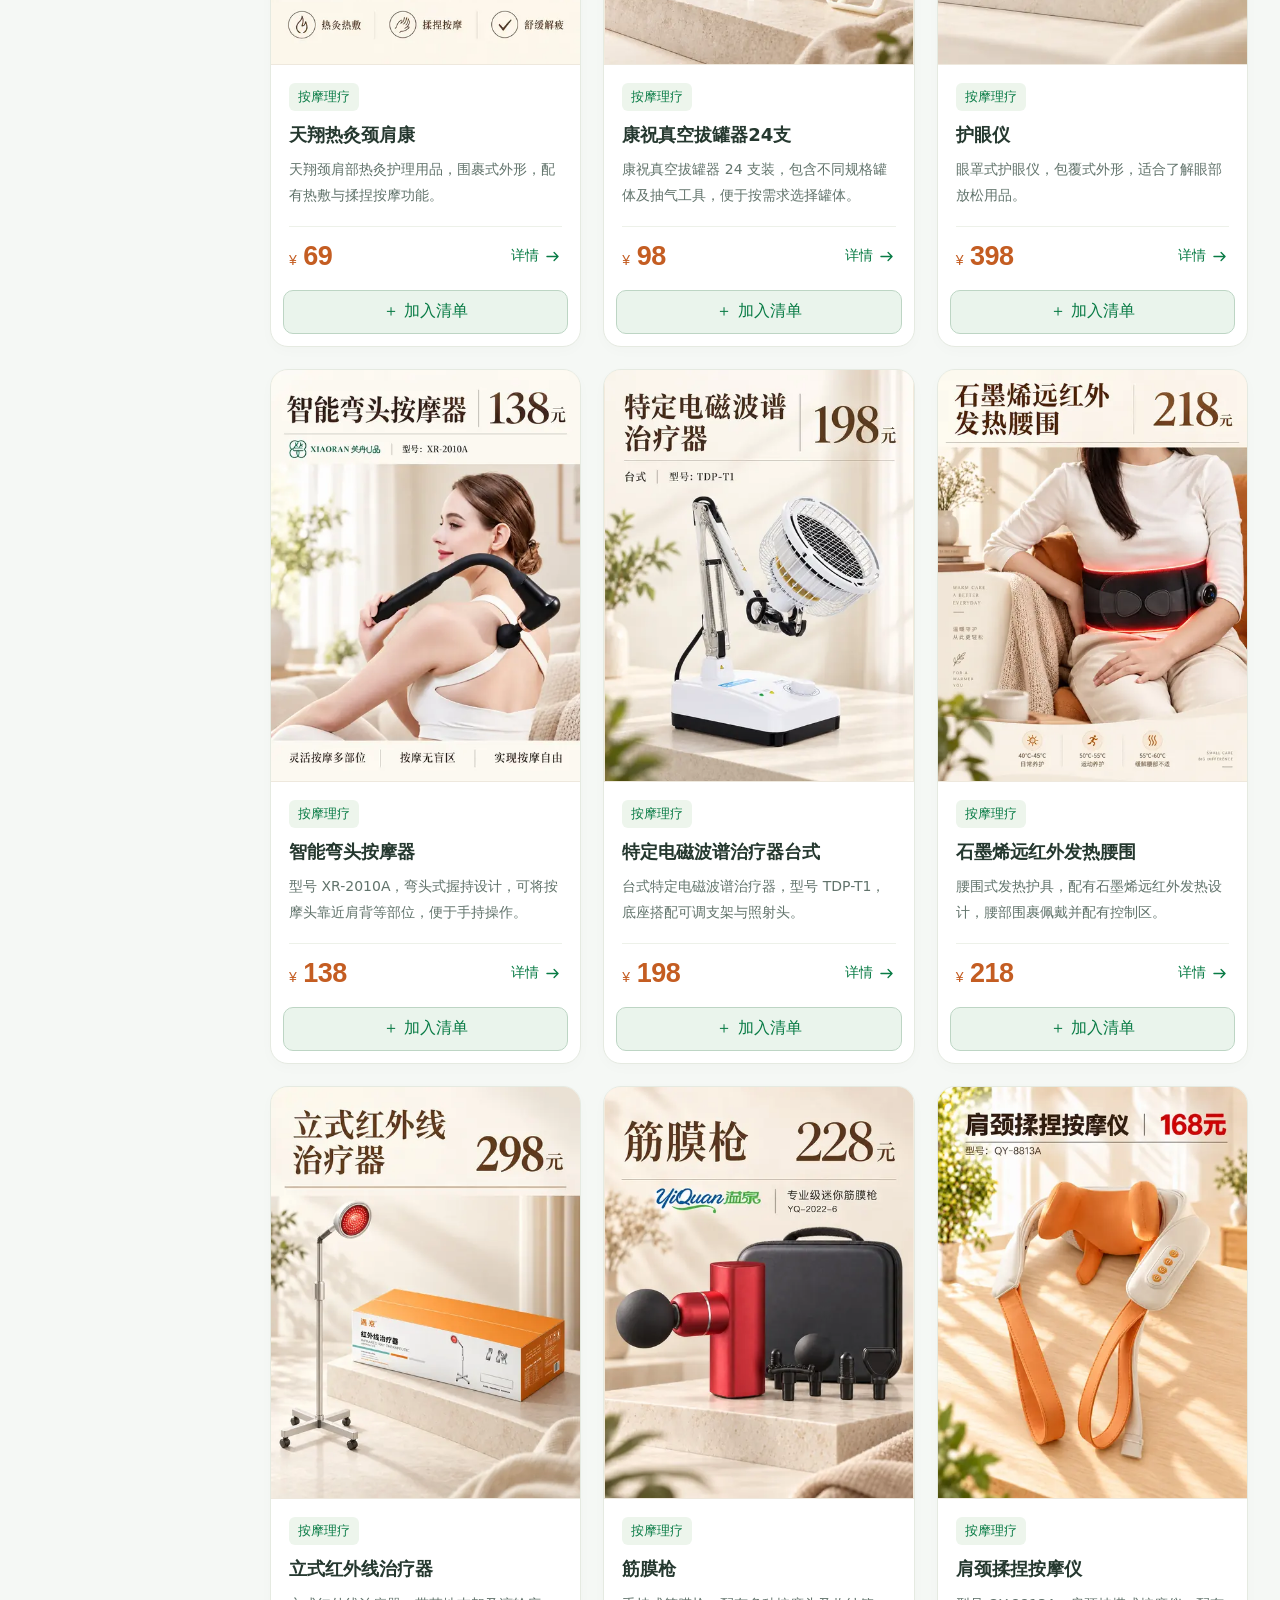
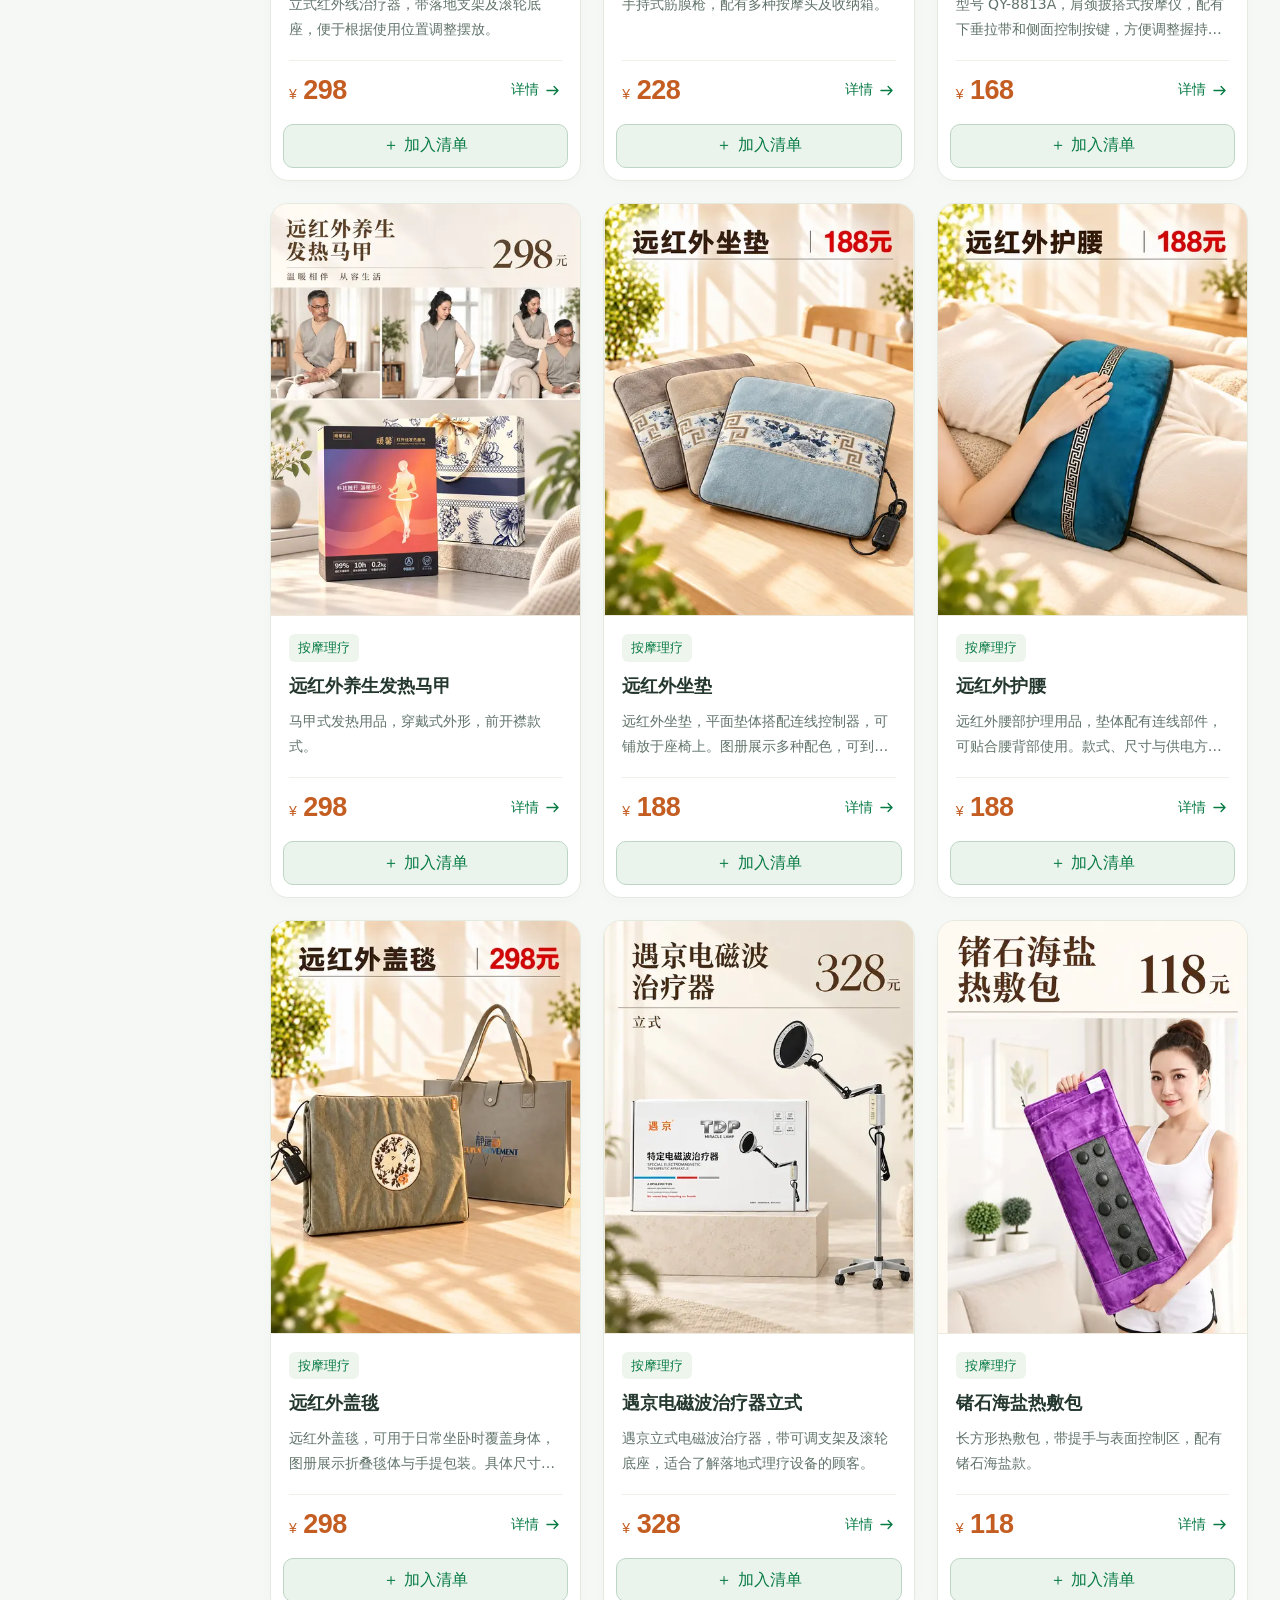
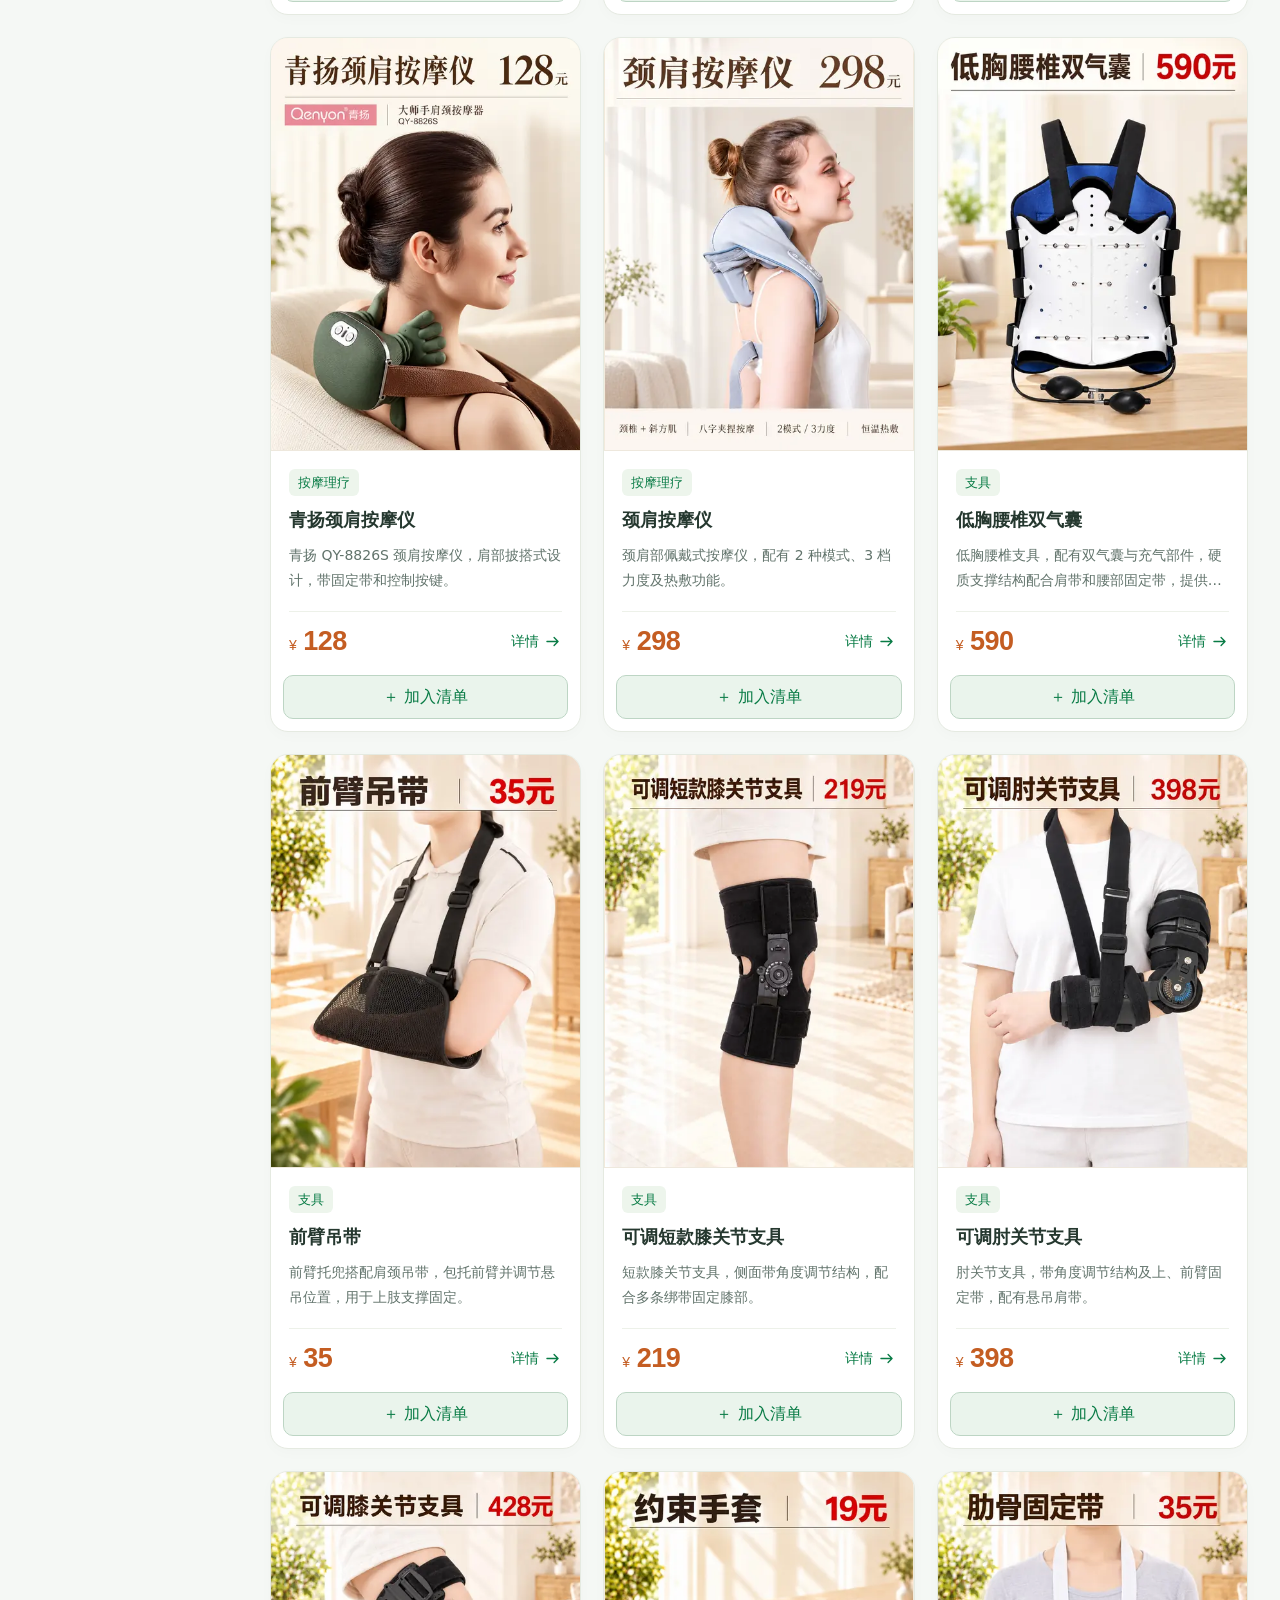
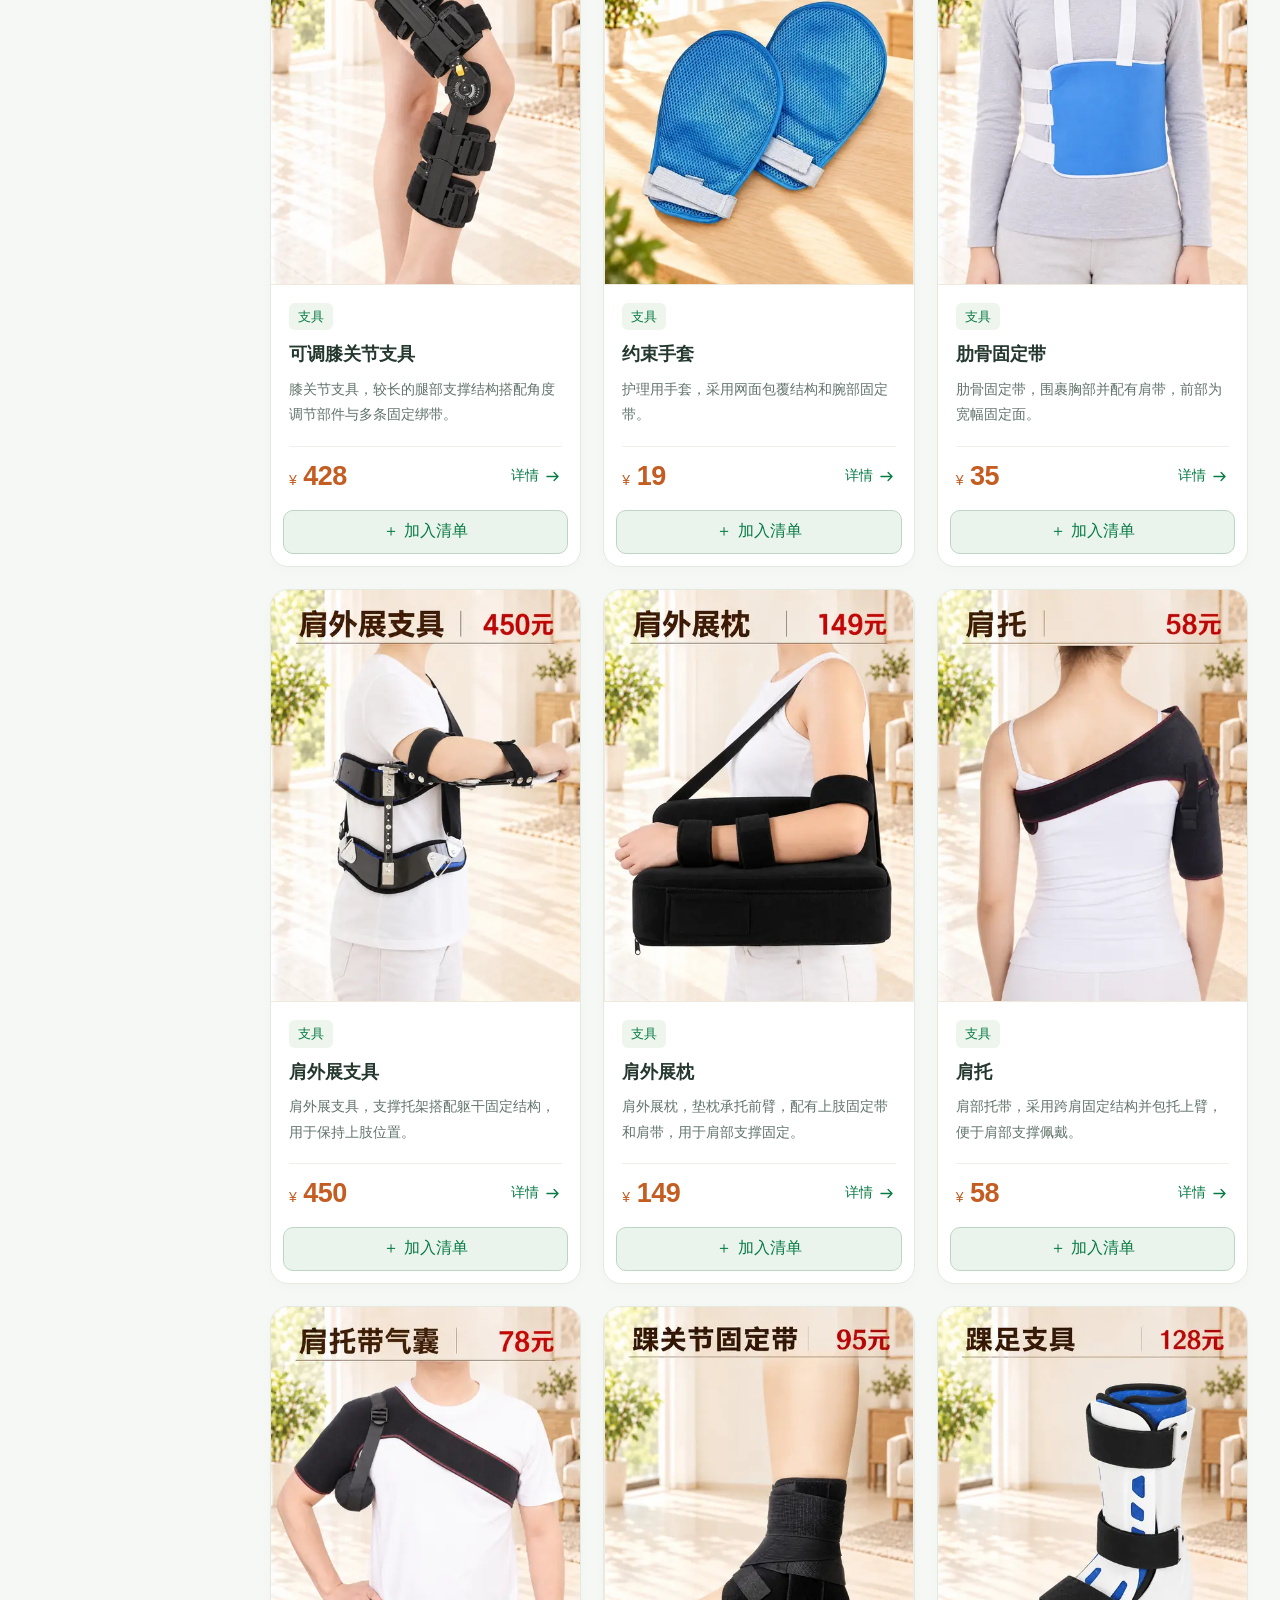
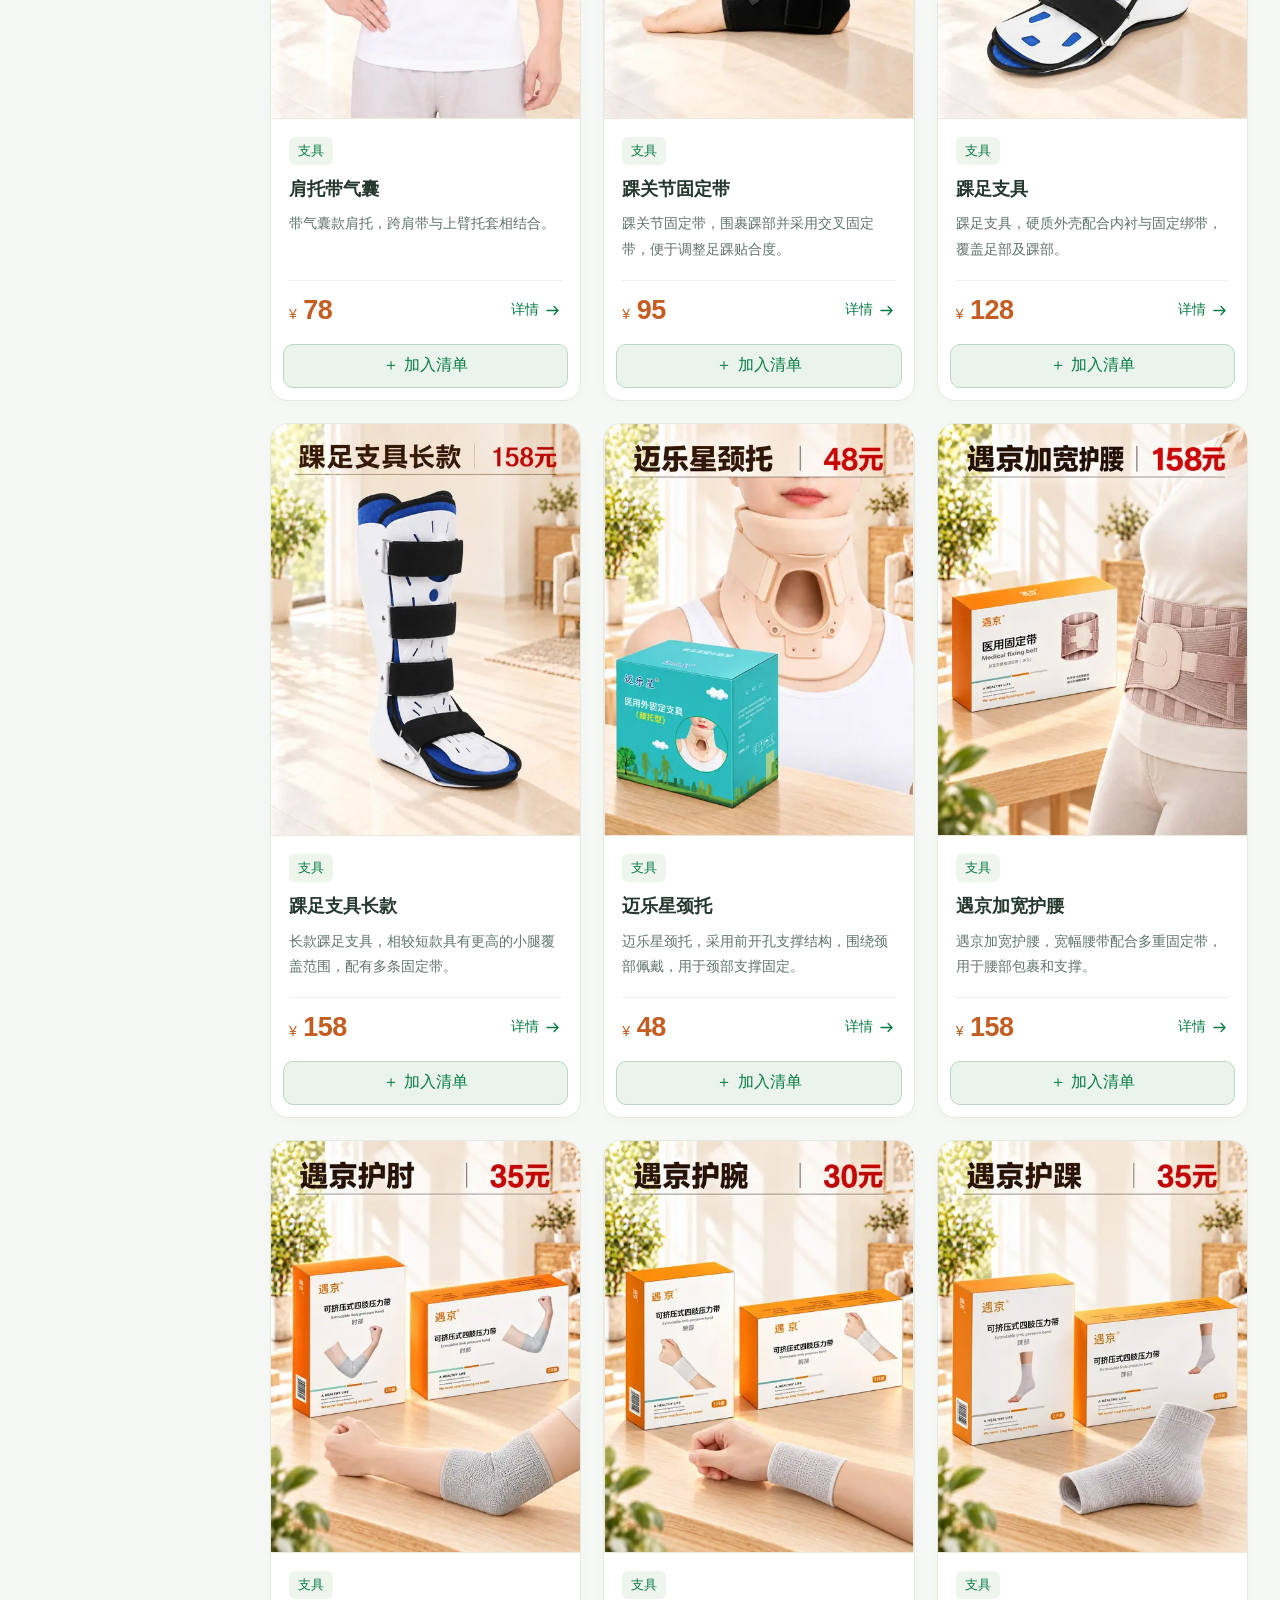
==== commit 93a560f0: "新增制氧机和足浴盆系列，共101款产品" ====
--- a/index.html
+++ b/index.html
@@ -1,11 +1,11 @@
 <!doctype html>
-<html lang="zh-CN"><head><meta charset="utf-8"><meta name="viewport" content="width=device-width,initial-scale=1,viewport-fit=cover"><meta name="theme-color" content="#087b45"><meta name="description" content="再青春银发超市产品分类图册，浏览助行、护理、健康监测等94款产品，搜索产品介绍并联系门店。"><title>再青春银发超市 · 产品图册</title><link rel="icon" href="assets/logo.png"><link rel="stylesheet" href="style.css?v=20260916-features2"></head>
+<html lang="zh-CN"><head><meta charset="utf-8"><meta name="viewport" content="width=device-width,initial-scale=1,viewport-fit=cover"><meta name="theme-color" content="#087b45"><meta name="description" content="再青春银发超市产品分类图册，浏览助行、护理、健康监测等101款产品，搜索产品介绍并联系门店。"><title>再青春银发超市 · 产品图册</title><link rel="icon" href="assets/logo.png"><link rel="stylesheet" href="style.css?v=20260916-features2"></head>
 <body>
 <header class="brandbar"><a class="brand" href="#" aria-label="再青春银发超市首页"><img src="assets/logo.png" alt="再青春银发超市标志" width="70" height="50"><span><strong>再青春<span class="brand-sub">银发超市</span></strong><small>产品分类图册</small></span></a><div class="header-actions"><button id="large-text" class="utility-button" aria-pressed="false">大字模式</button><button class="utility-button list-trigger">选购清单 <span data-list-count>0</span></button><a class="desktop-contact" href="#store">联系门店 <svg class="ui-icon" viewBox="0 0 24 24" aria-hidden="true"><path d="M5 12h14m-5-5 5 5-5 5"/></svg></a></div></header>
 <main>
-<section class="intro"><div><p class="eyebrow">再青春 · 好生活</p><h1>日常所需，<span>用心为您。</span></h1><p>从便捷出行到居家照护，找到适合的生活好物。</p></div><div class="catalog-stat"><strong>94</strong> 款产品<span>12 个品类 · 按需查找</span></div></section>
+<section class="intro"><div><p class="eyebrow">再青春 · 好生活</p><h1>日常所需，<span>用心为您。</span></h1><p>从便捷出行到居家照护，找到适合的生活好物。</p></div><div class="catalog-stat"><strong>101</strong> 款产品<span>14 个品类 · 按需查找</span></div></section>
 <section class="search-area" aria-label="搜索产品"><div class="search-box"><span><svg class="ui-icon" viewBox="0 0 24 24" aria-hidden="true"><circle cx="10.5" cy="10.5" r="6.5"/><path d="m16 16 4.5 4.5"/></svg></span><input id="search" type="search" placeholder="搜索产品、品牌或用途" aria-label="搜索产品、品牌或用途" autocomplete="off"><button id="clear" class="clear" hidden aria-label="清空搜索">清空</button></div><p>试试搜索：<button class="suggest" data-q="轮椅">轮椅</button><button class="suggest" data-q="血压计">血压计</button><button class="suggest" data-q="护腰">护腰</button></p></section>
-<div class="catalog-layout" id="catalog"><aside class="category-panel"><div class="category-heading"><h2>产品分类</h2><span>12 类</span></div><nav id="categories" aria-label="产品分类"></nav></aside><section class="results" aria-labelledby="result-title"><div class="result-header"><div><h2 id="result-title">全部产品</h2><p id="result-count" role="status" aria-live="polite">共 94 款产品</p></div></div><div class="product-grid" id="grid"></div><div id="empty" class="empty" hidden><strong>暂未找到相关产品</strong><p>试试更短的名称，或清除筛选查看全部产品。</p><button id="reset" class="primary">查看全部产品</button></div><noscript>请开启浏览器 JavaScript，以使用产品分类及搜索功能。</noscript></section></div>
+<div class="catalog-layout" id="catalog"><aside class="category-panel"><div class="category-heading"><h2>产品分类</h2><span>14 类</span></div><nav id="categories" aria-label="产品分类"></nav></aside><section class="results" aria-labelledby="result-title"><div class="result-header"><div><h2 id="result-title">全部产品</h2><p id="result-count" role="status" aria-live="polite">共 101 款产品</p></div></div><div class="product-grid" id="grid"></div><div id="empty" class="empty" hidden><strong>暂未找到相关产品</strong><p>试试更短的名称，或清除筛选查看全部产品。</p><button id="reset" class="primary">查看全部产品</button></div><noscript>请开启浏览器 JavaScript，以使用产品分类及搜索功能。</noscript></section></div>
 <section id="store" class="store"><div class="store-title"><p class="eyebrow">欢迎到店了解</p><h2>再青春银发超市</h2><p>产品选配、价格与库存，可直接联系门店。</p><a class="phone" href="tel:18435716527">184 3571 6527 <span>拨打电话 ↗</span></a></div><div class="store-info"><h3>门店地址</h3><p>尧都区功臣御苑一期西门<br>再青春银发超市</p><button class="store-nav primary map-trigger">选择地图导航 ↗</button><button id="copy-address" class="address-copy">复制门店地址</button><p class="navigation-hint">支持高德、百度、腾讯地图。请确认“功臣御苑一期西门”后开始导航。</p><h3>公交到店</h3><p>市区 12 路公交车<br>平水街北下车即到</p></div><figure class="contact-card"><img src="assets/contact.png" alt="门店微信二维码、地址与电话：18435716527" loading="lazy" width="581" height="124"><figcaption>长按图片识别二维码，或使用微信扫一扫</figcaption></figure></section>
 
 </main>
@@ -24,7 +24,7 @@
 <dialog id="map-dialog" aria-labelledby="map-title"><div class="dialog-top"><h2 id="map-title">选择地图导航</h2><button id="close-map" aria-label="关闭地图选择">✕</button></div><div class="list-content"><p class="map-address">临汾市尧都区功臣御苑一期西门<br>再青春银发超市</p><div class="map-options"><a class="map-choice secondary" href="https://uri.amap.com/search?keyword=%E4%B8%B4%E6%B1%BE%E5%B8%82%E5%B0%A7%E9%83%BD%E5%8C%BA%E5%8A%9F%E8%87%A3%E5%BE%A1%E8%8B%91%E4%B8%80%E6%9C%9F%E8%A5%BF%E9%97%A8&amp;city=%E4%B8%B4%E6%B1%BE&amp;view=map&amp;src=zaiqingchun&amp;callnative=1" target="_blank" rel="noopener noreferrer">高德地图<span aria-hidden="true">↗</span></a><a class="map-choice secondary" href="https://api.map.baidu.com/place/search?query=%E4%B8%B4%E6%B1%BE%E5%B8%82%E5%B0%A7%E9%83%BD%E5%8C%BA%E5%8A%9F%E8%87%A3%E5%BE%A1%E8%8B%91%E4%B8%80%E6%9C%9F%E8%A5%BF%E9%97%A8&amp;region=%E4%B8%B4%E6%B1%BE%E5%B8%82&amp;output=html&amp;src=webapp.zaiqingchun.catalog" target="_blank" rel="noopener noreferrer">百度地图<span aria-hidden="true">↗</span></a><a class="map-choice secondary" href="https://apis.map.qq.com/uri/v1/search?keyword=%E4%B8%B4%E6%B1%BE%E5%B8%82%E5%B0%A7%E9%83%BD%E5%8C%BA%E5%8A%9F%E8%87%A3%E5%BE%A1%E8%8B%91%E4%B8%80%E6%9C%9F%E8%A5%BF%E9%97%A8&amp;region=%E4%B8%B4%E6%B1%BE%E5%B8%82&amp;referer=zaiqingchun" target="_blank" rel="noopener noreferrer">腾讯地图<span aria-hidden="true">↗</span></a></div><p class="feature-help">打开后请确认目的地，再选择驾车、步行或公交路线。能否唤起地图 App 取决于手机和浏览器；未唤起时可使用地图网页。</p><p class="feature-help">微信中打不开？点击右上角“…”选择在浏览器打开，或复制地址到常用地图搜索。</p><button id="map-copy-address" class="secondary">复制门店地址</button><p class="feedback" data-feedback role="status" aria-live="polite"></p></div></dialog>
 <dialog id="share-guide" aria-labelledby="share-title"><div class="dialog-top"><h2 id="share-title">分享给微信好友</h2><button id="close-share-guide" aria-label="关闭分享提示">✕</button></div><div class="list-content"><p id="share-guide-text" class="share-instructions"></p><p id="share-guide-product" class="feature-help"></p><div class="list-actions"><button id="share-guide-done" class="primary">知道了</button><button id="share-guide-copy" class="secondary">备用：复制单品链接</button></div><p class="feedback" data-feedback role="status" aria-live="polite"></p></div></dialog>
 <p class="feedback toast" role="status" aria-live="polite" data-feedback></p>
-<script src="products.js?v=20260916"></script><script src="app.js?v=20260917-thumbs1"></script><script src="features.js?v=20260917-thumbs1"></script><script>
+<script src="products.js?v=20260917-series"></script><script src="app.js?v=20260917-series"></script><script src="features.js?v=20260917-thumbs1"></script><script>
   function __send(t,d){ window.parent.postMessage(Object.assign({isStreamlitMessage:true,type:t},d),"*"); }
   function __setH(h){ __send("streamlit:setFrameHeight",{height:h}); }
   __send("streamlit:componentReady",{apiVersion:1});
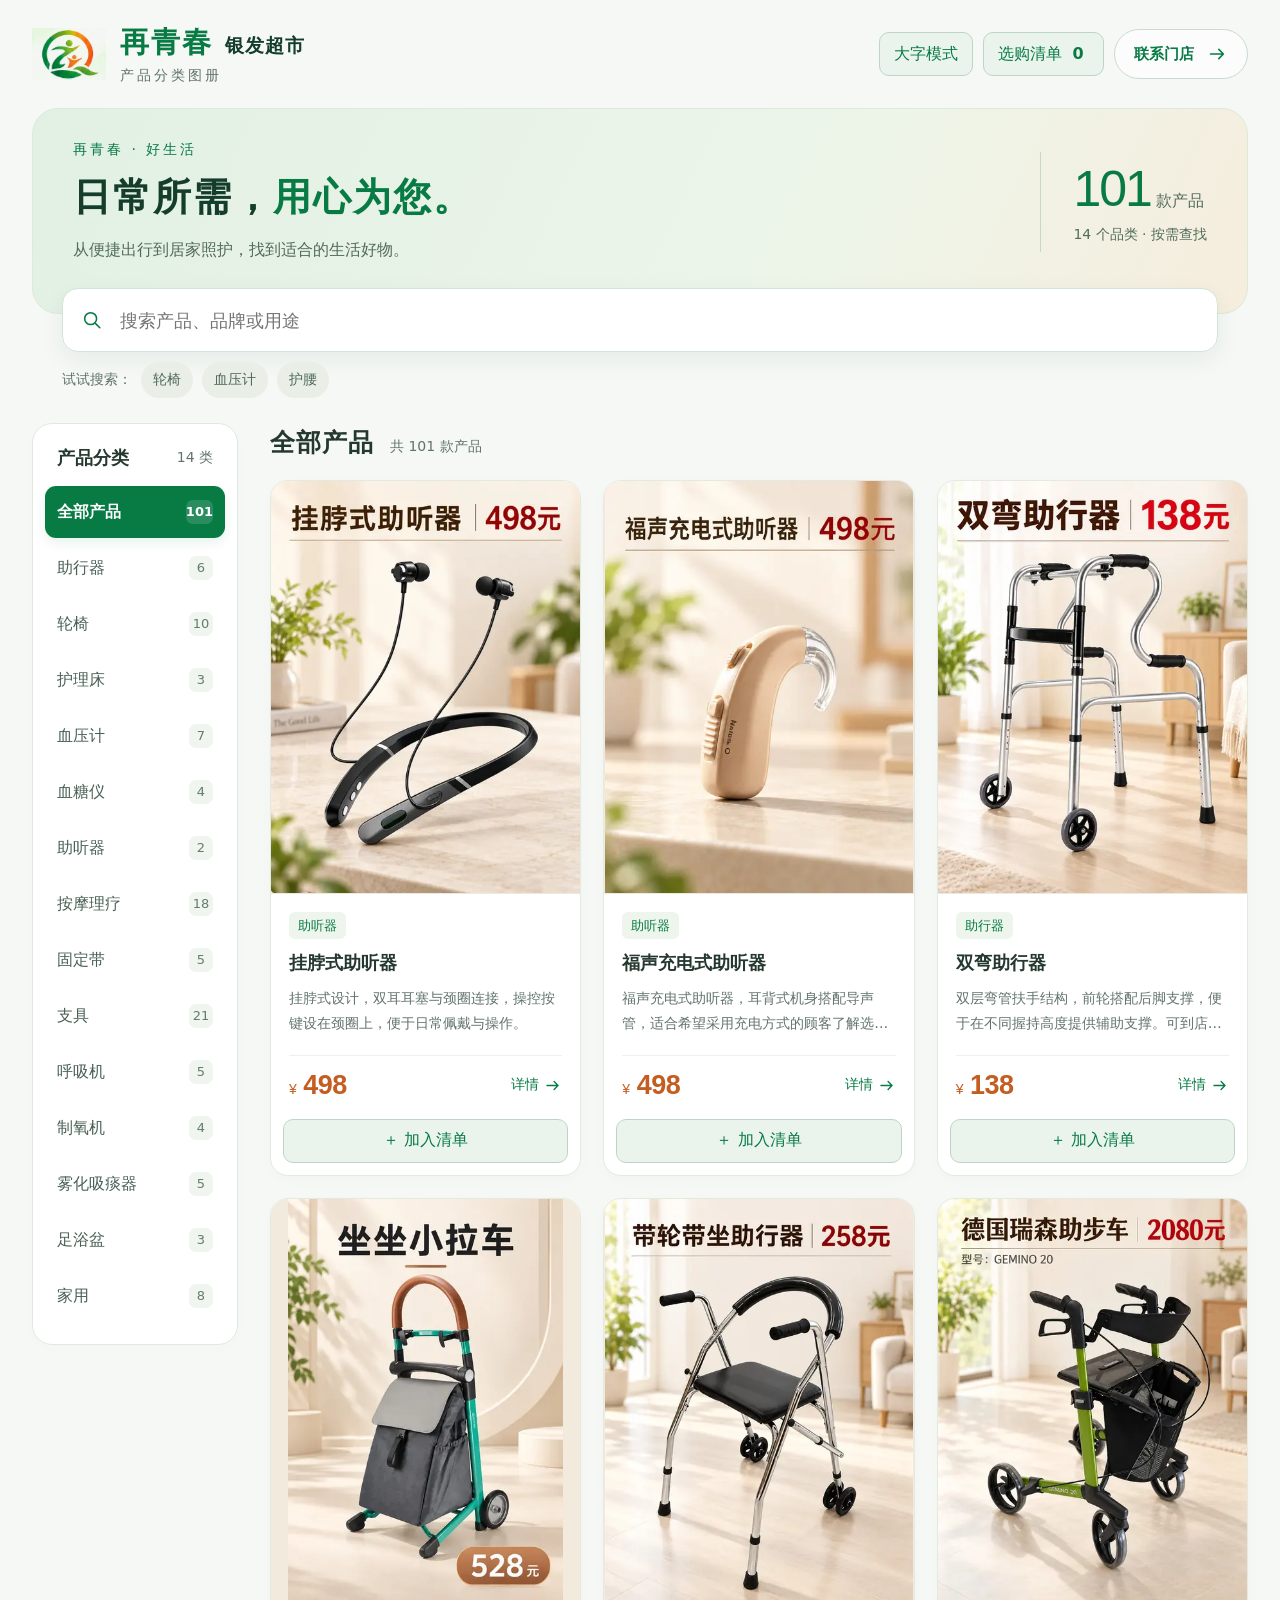
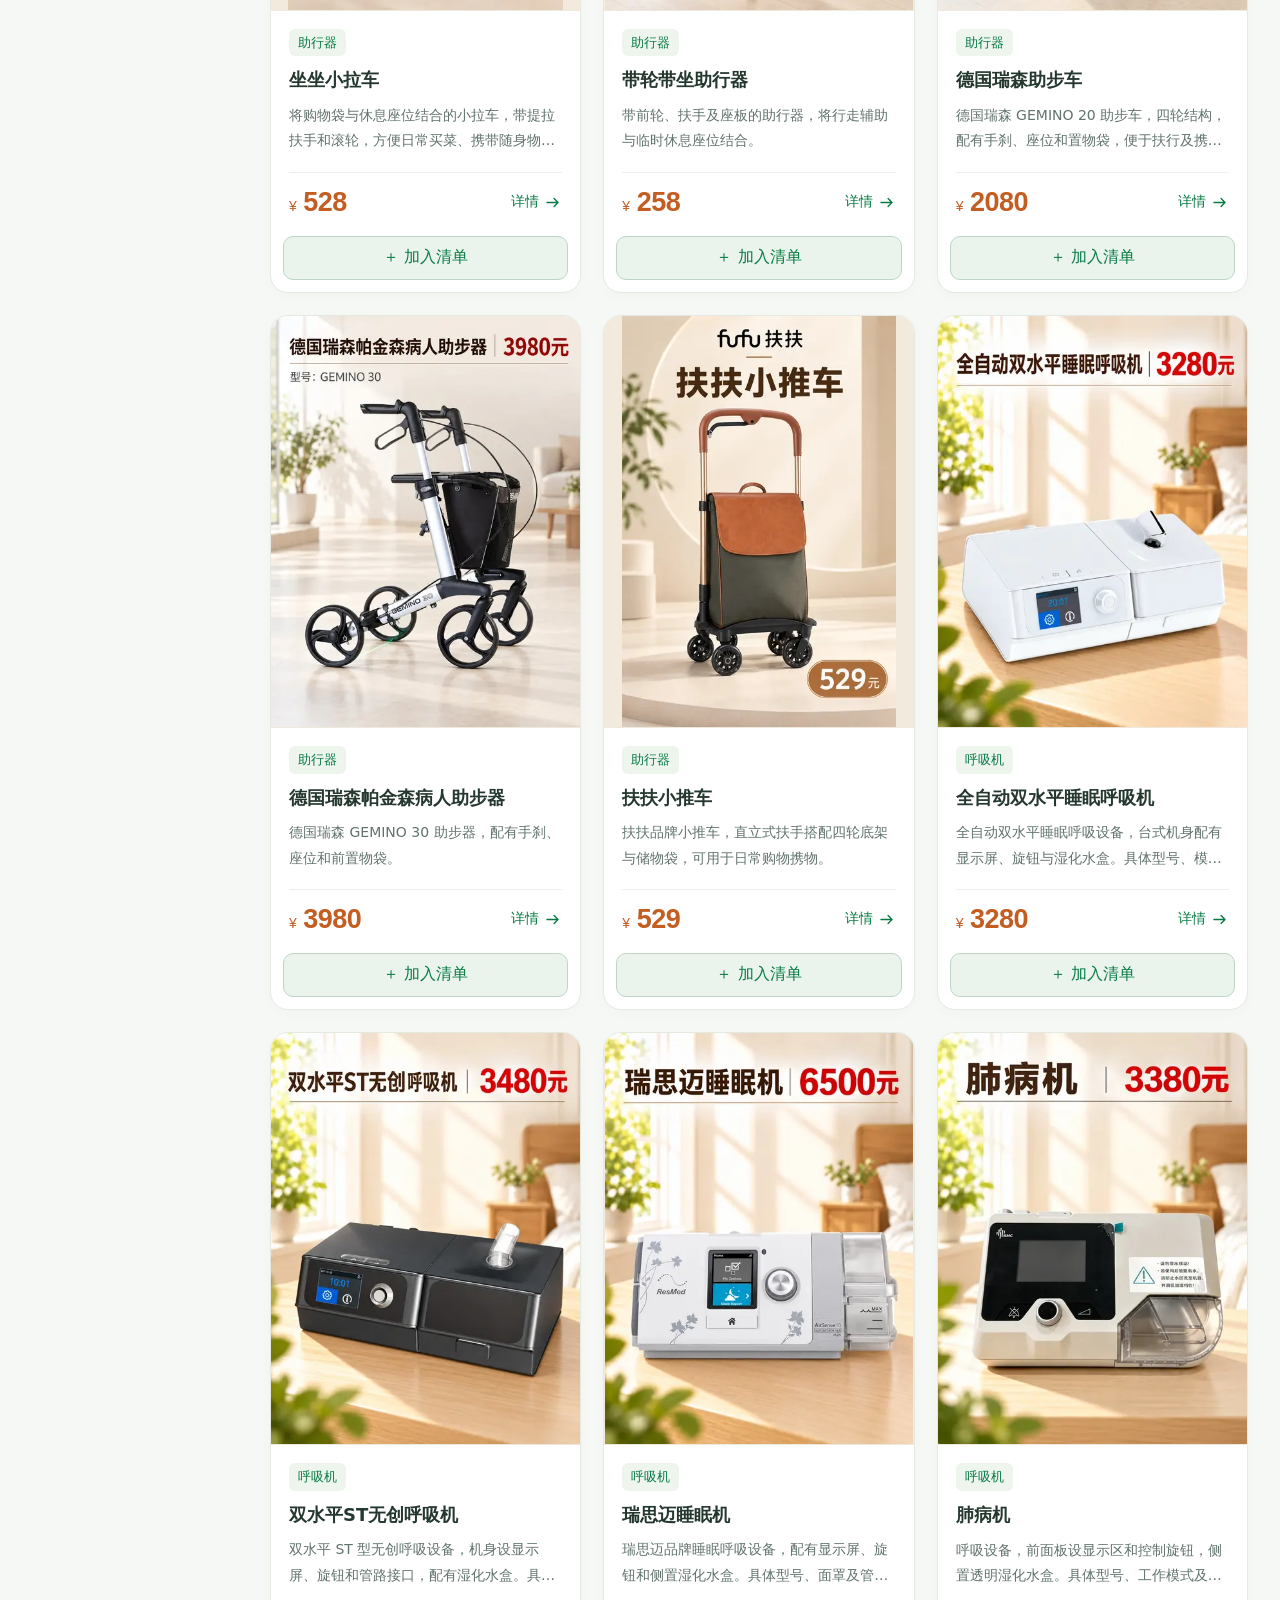
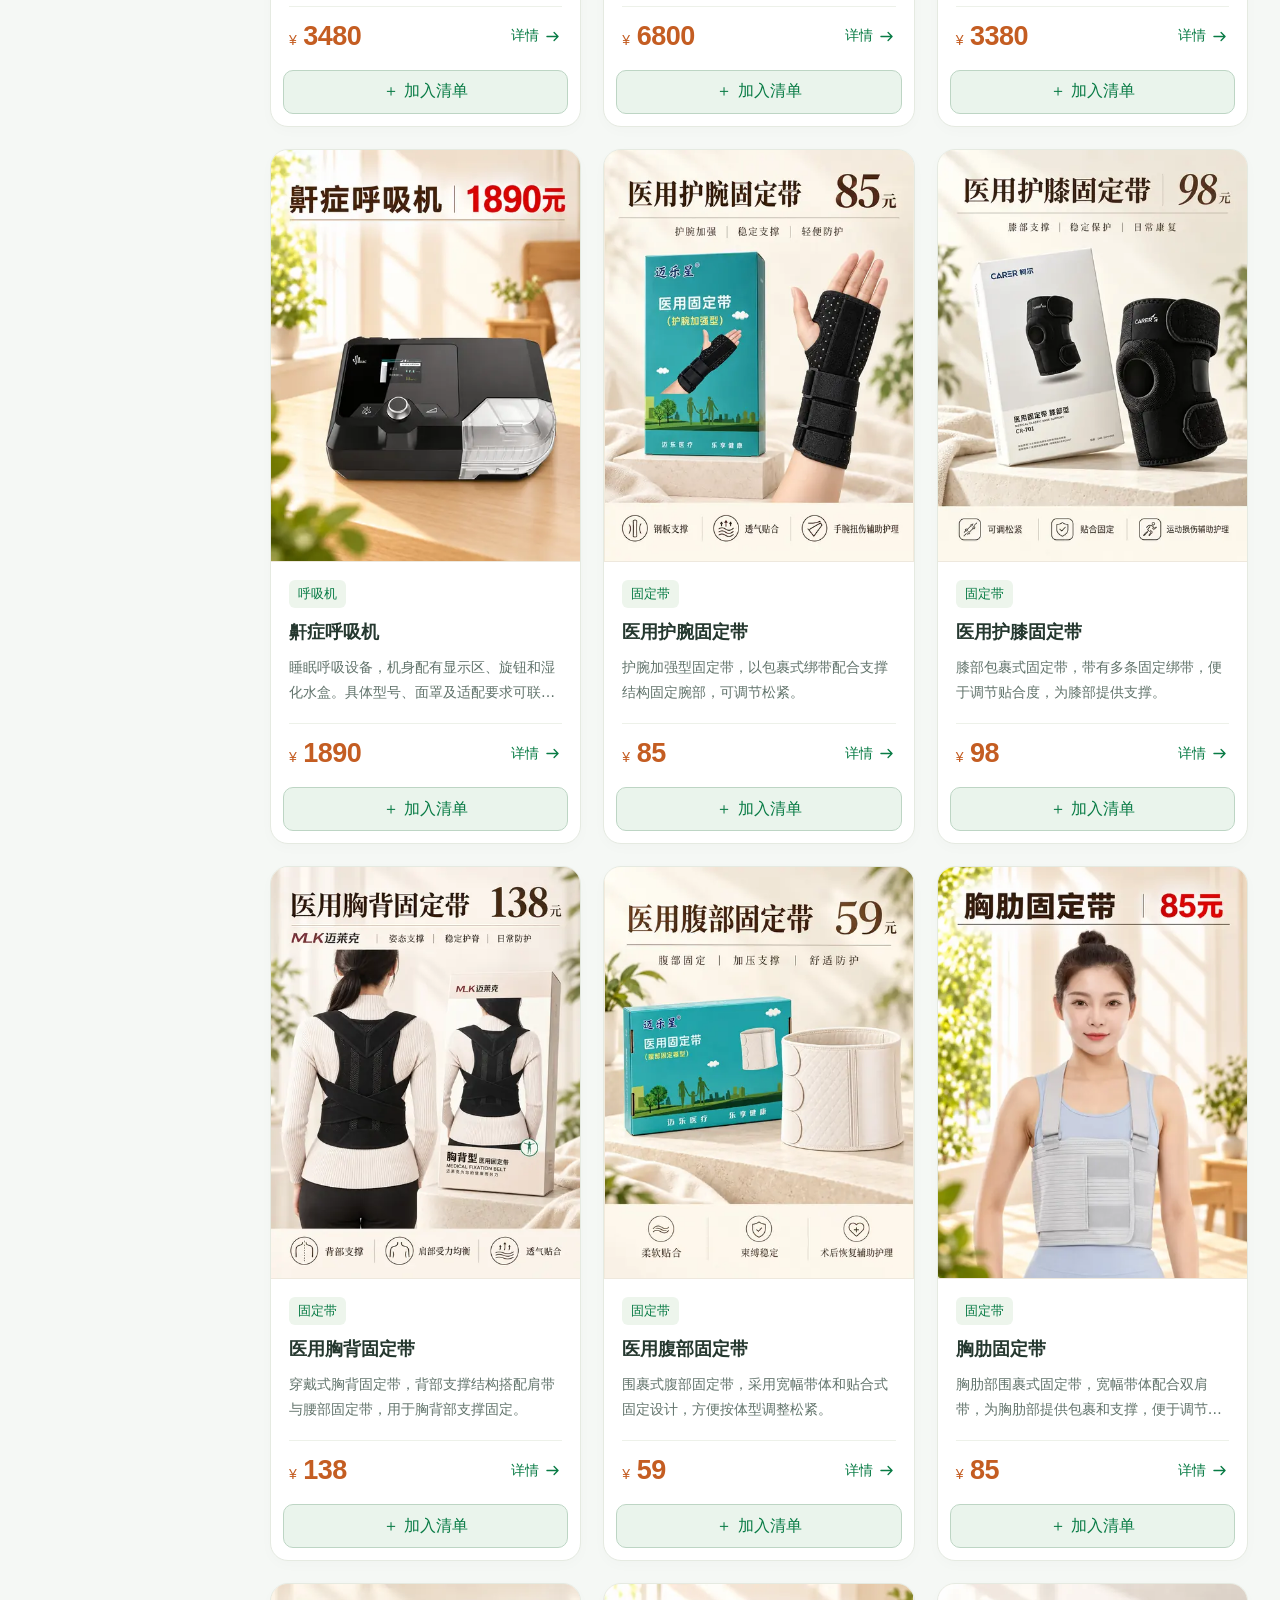
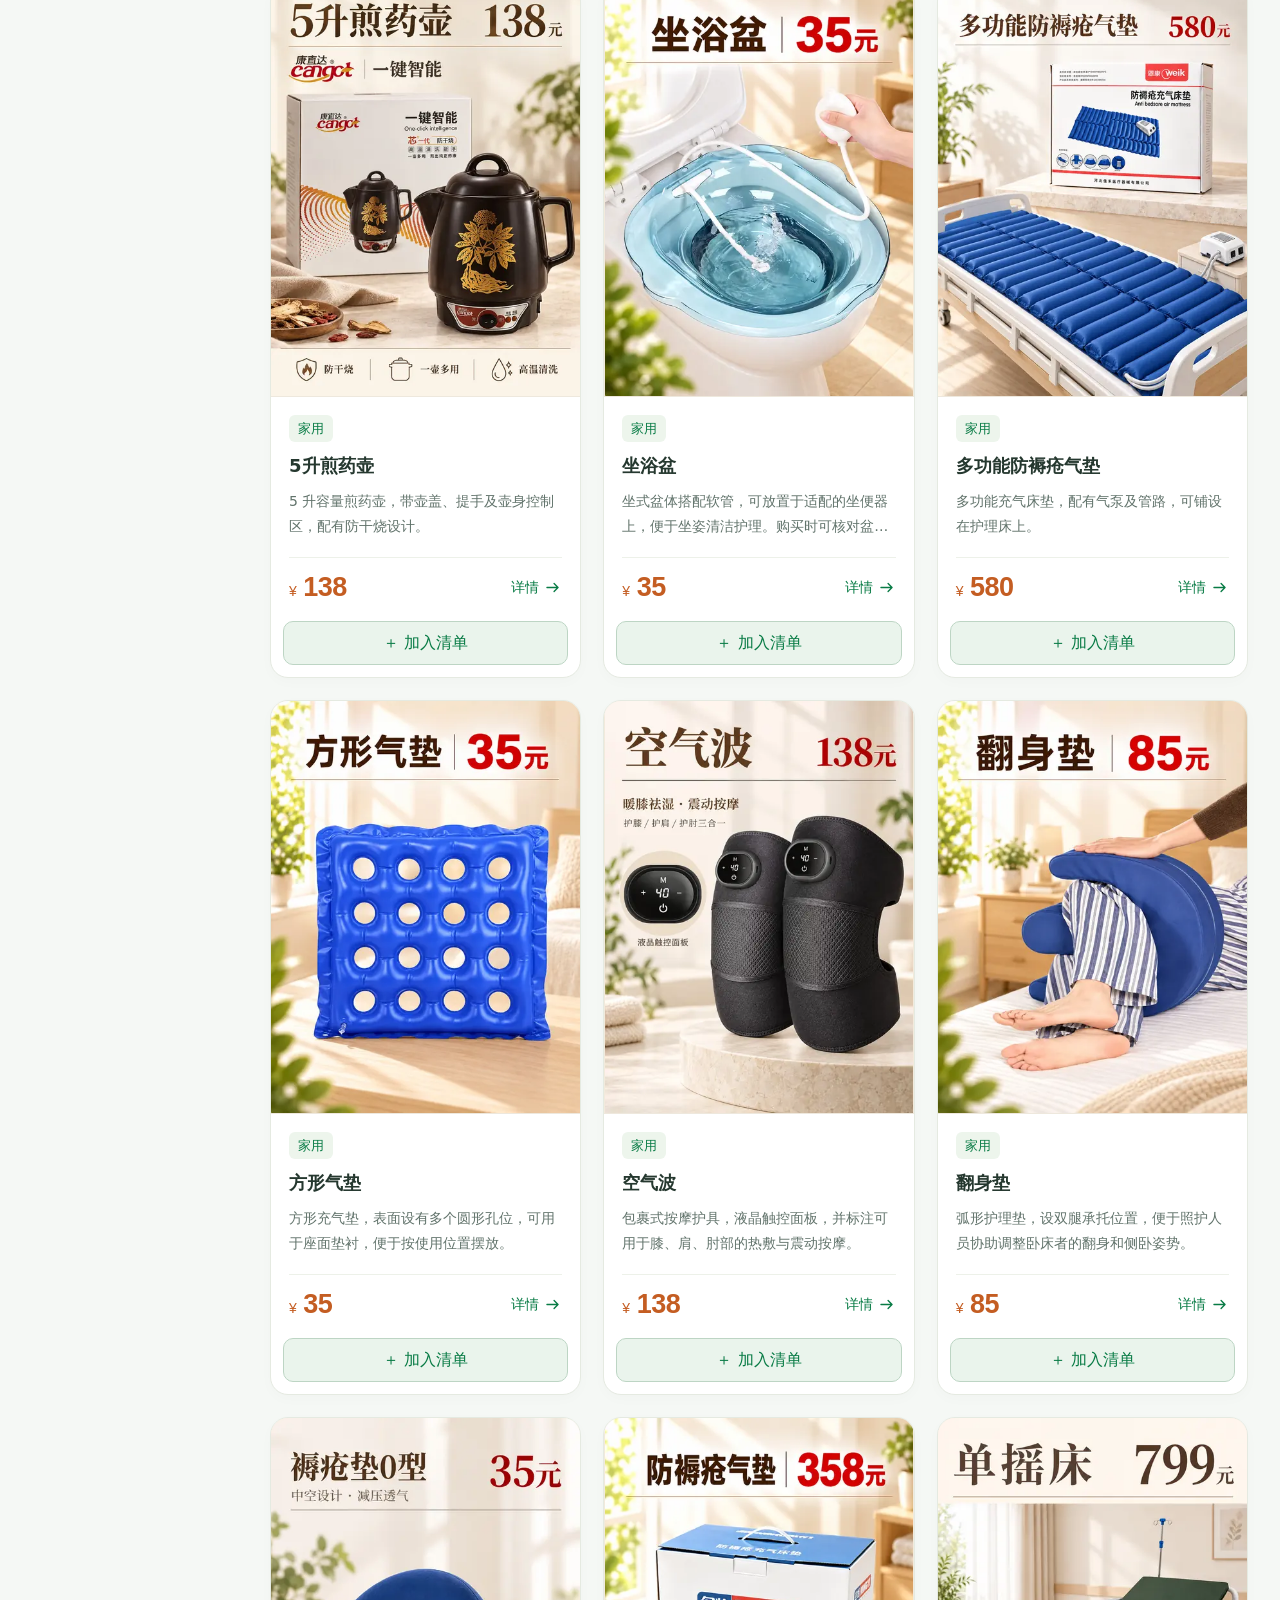
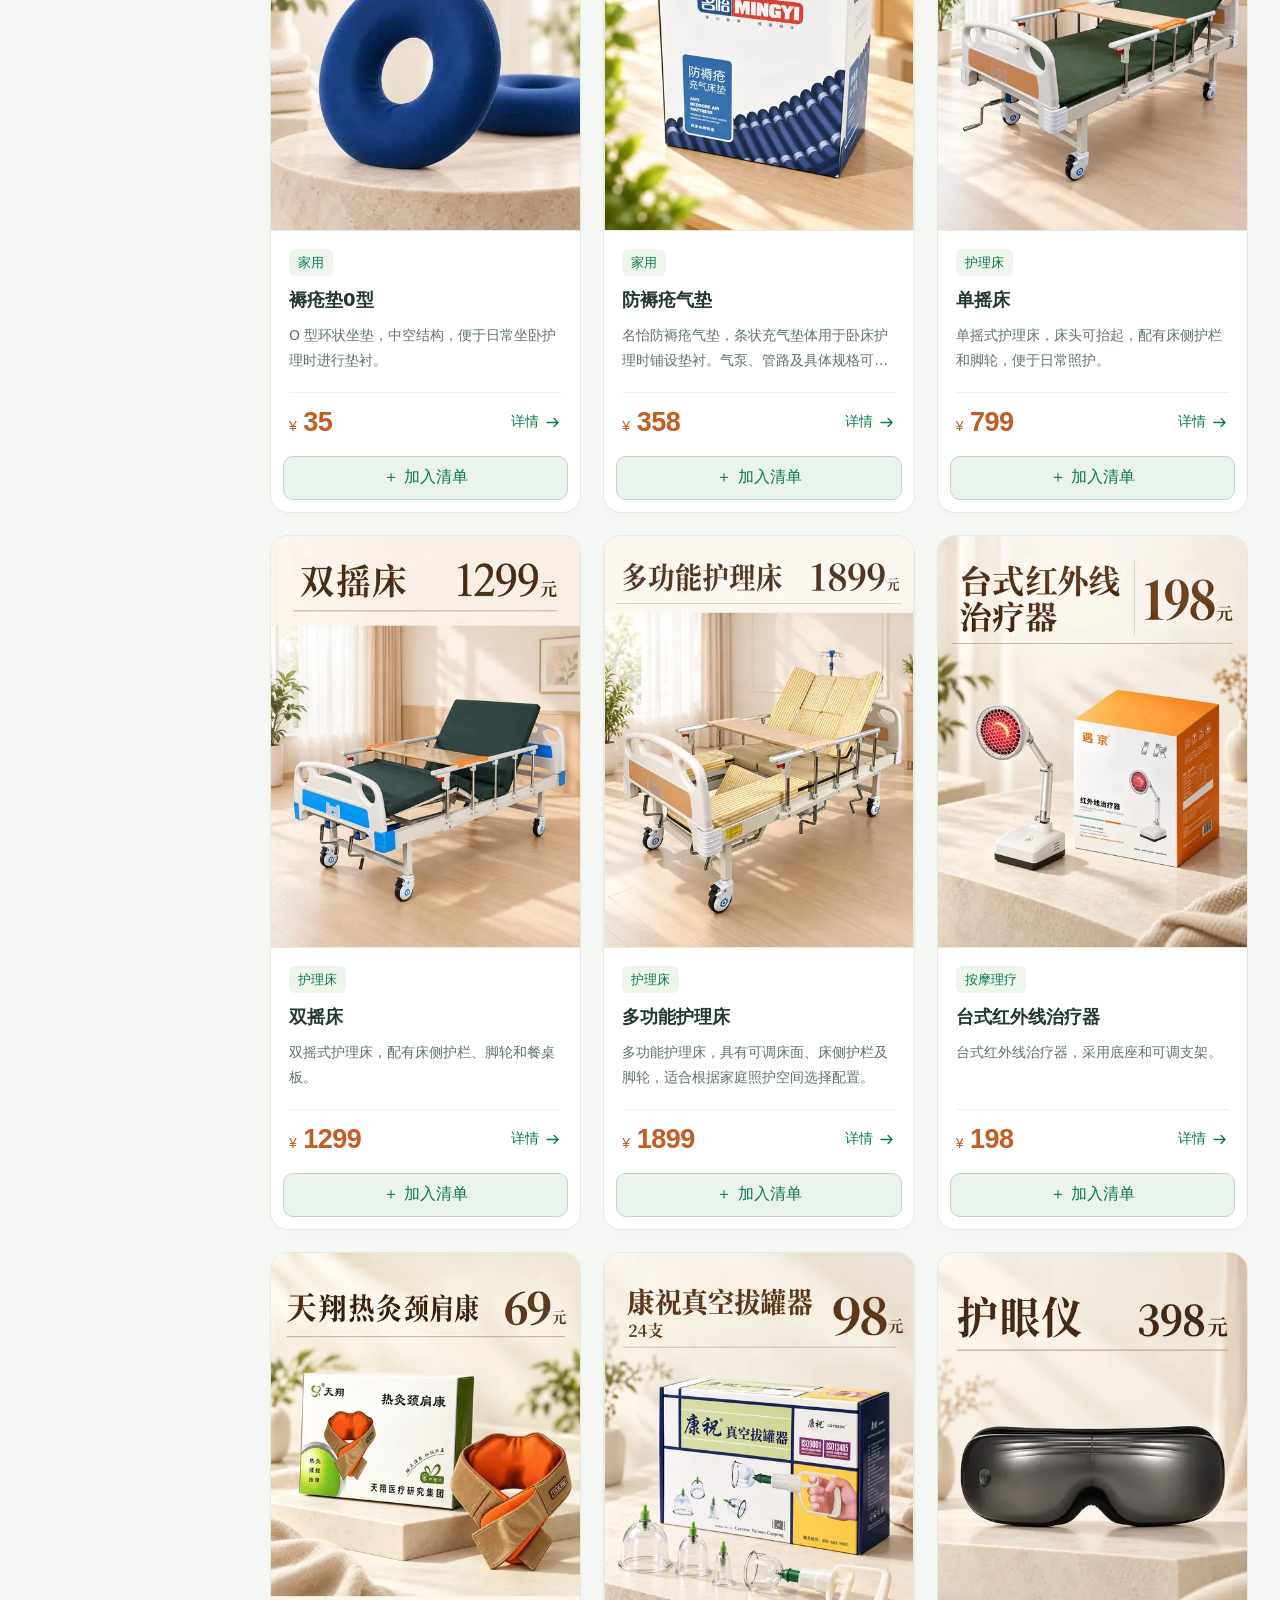
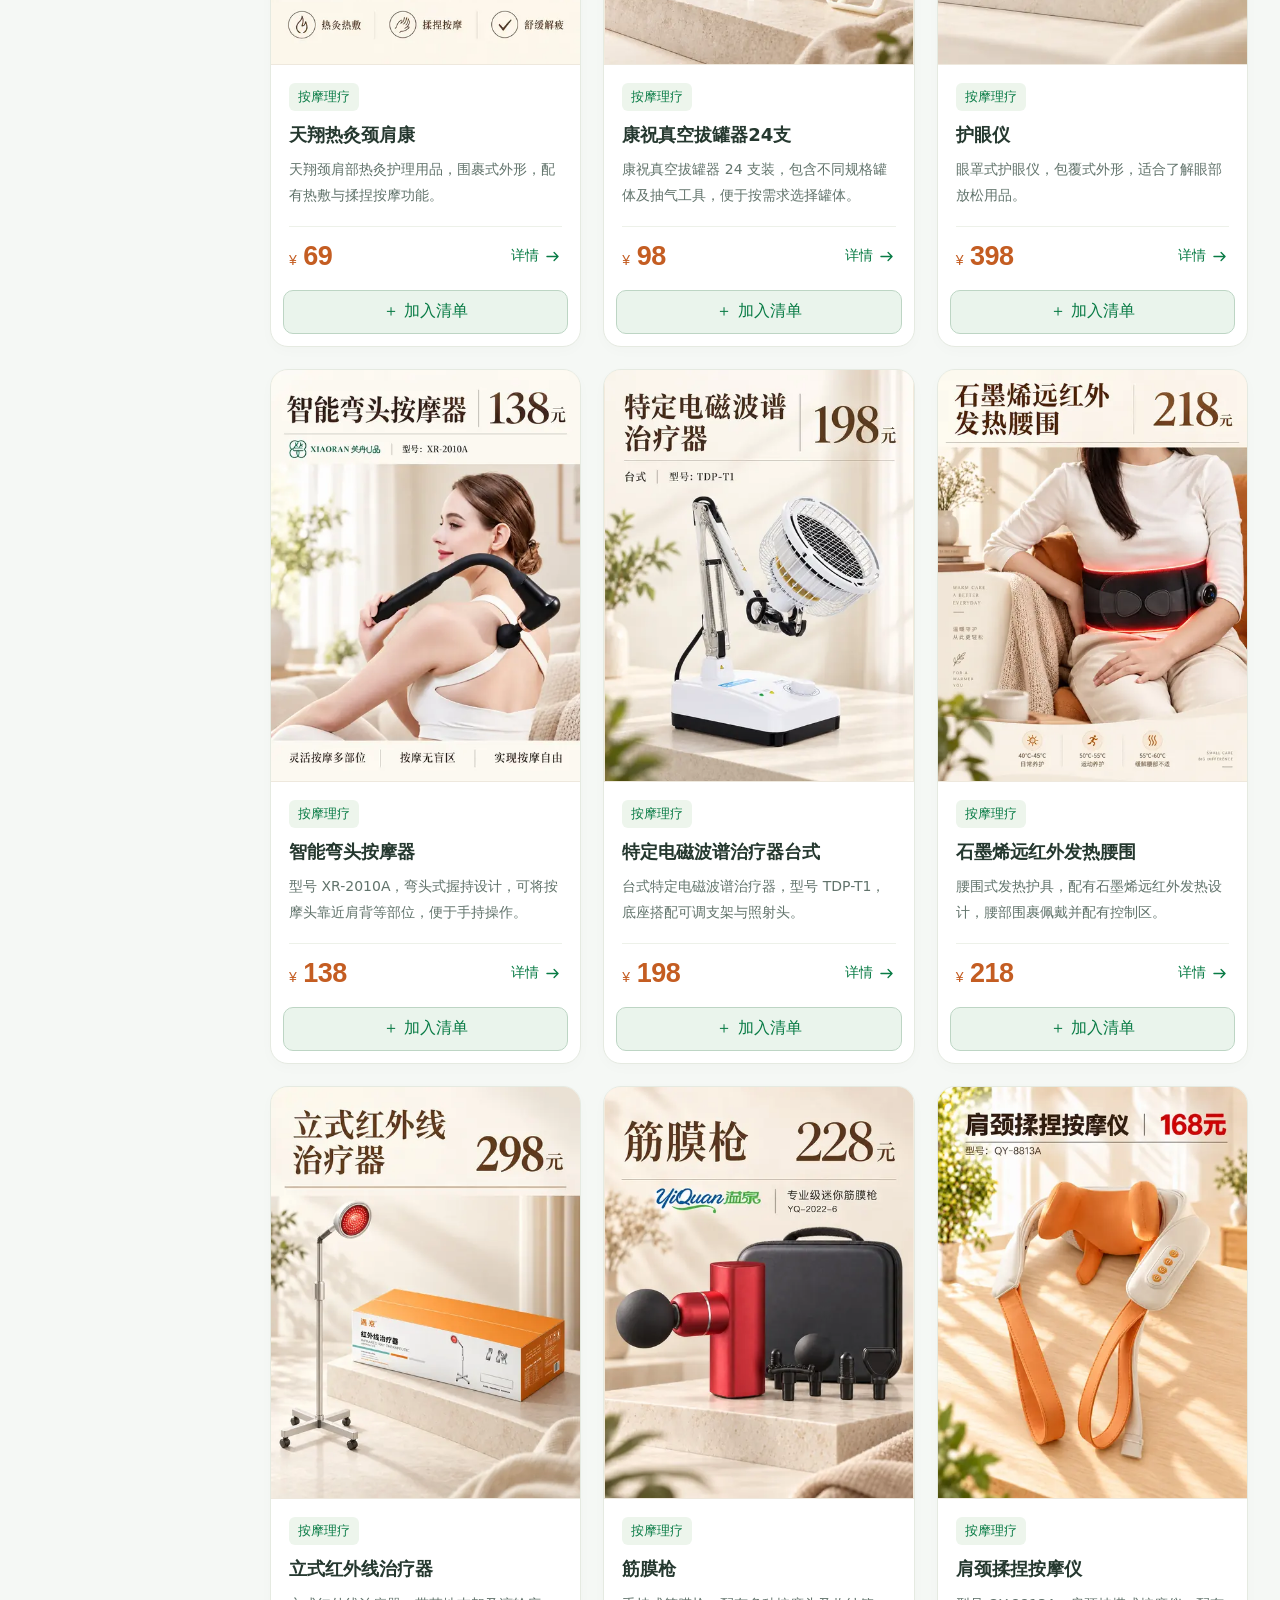
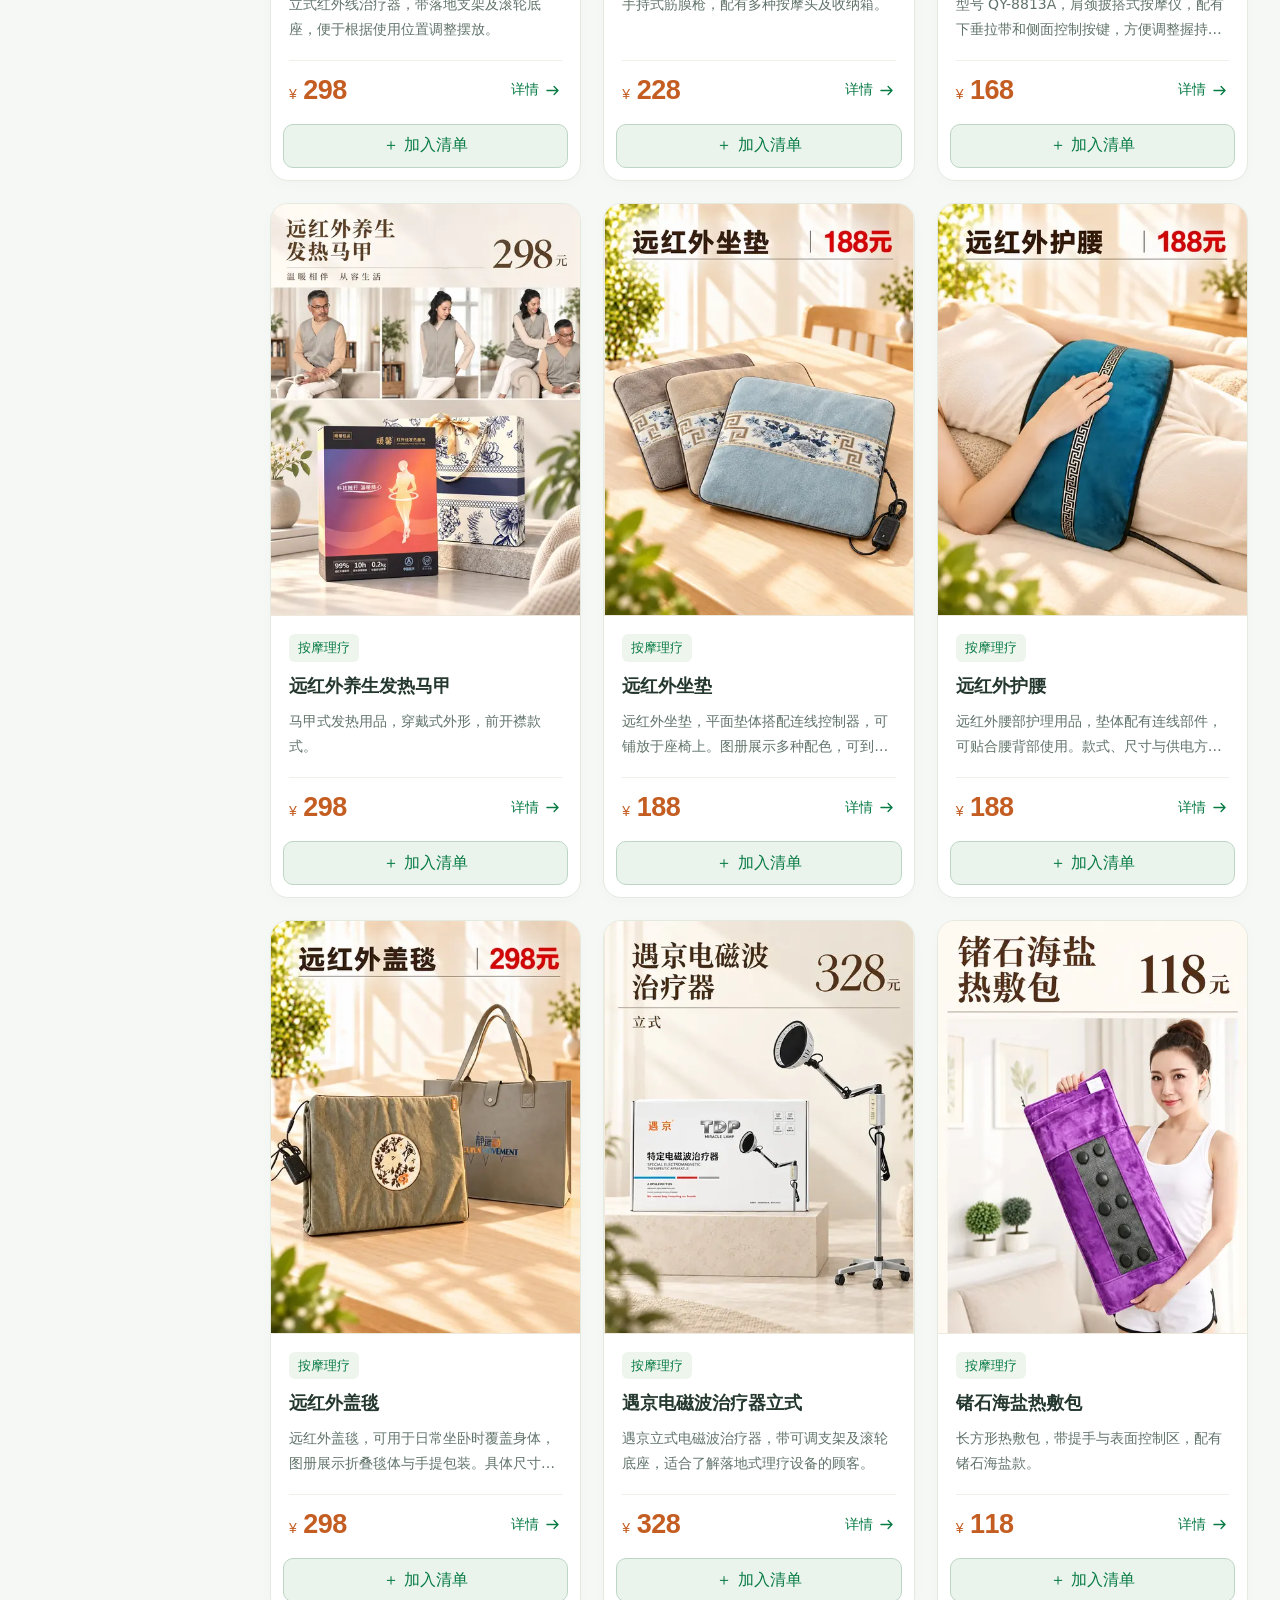
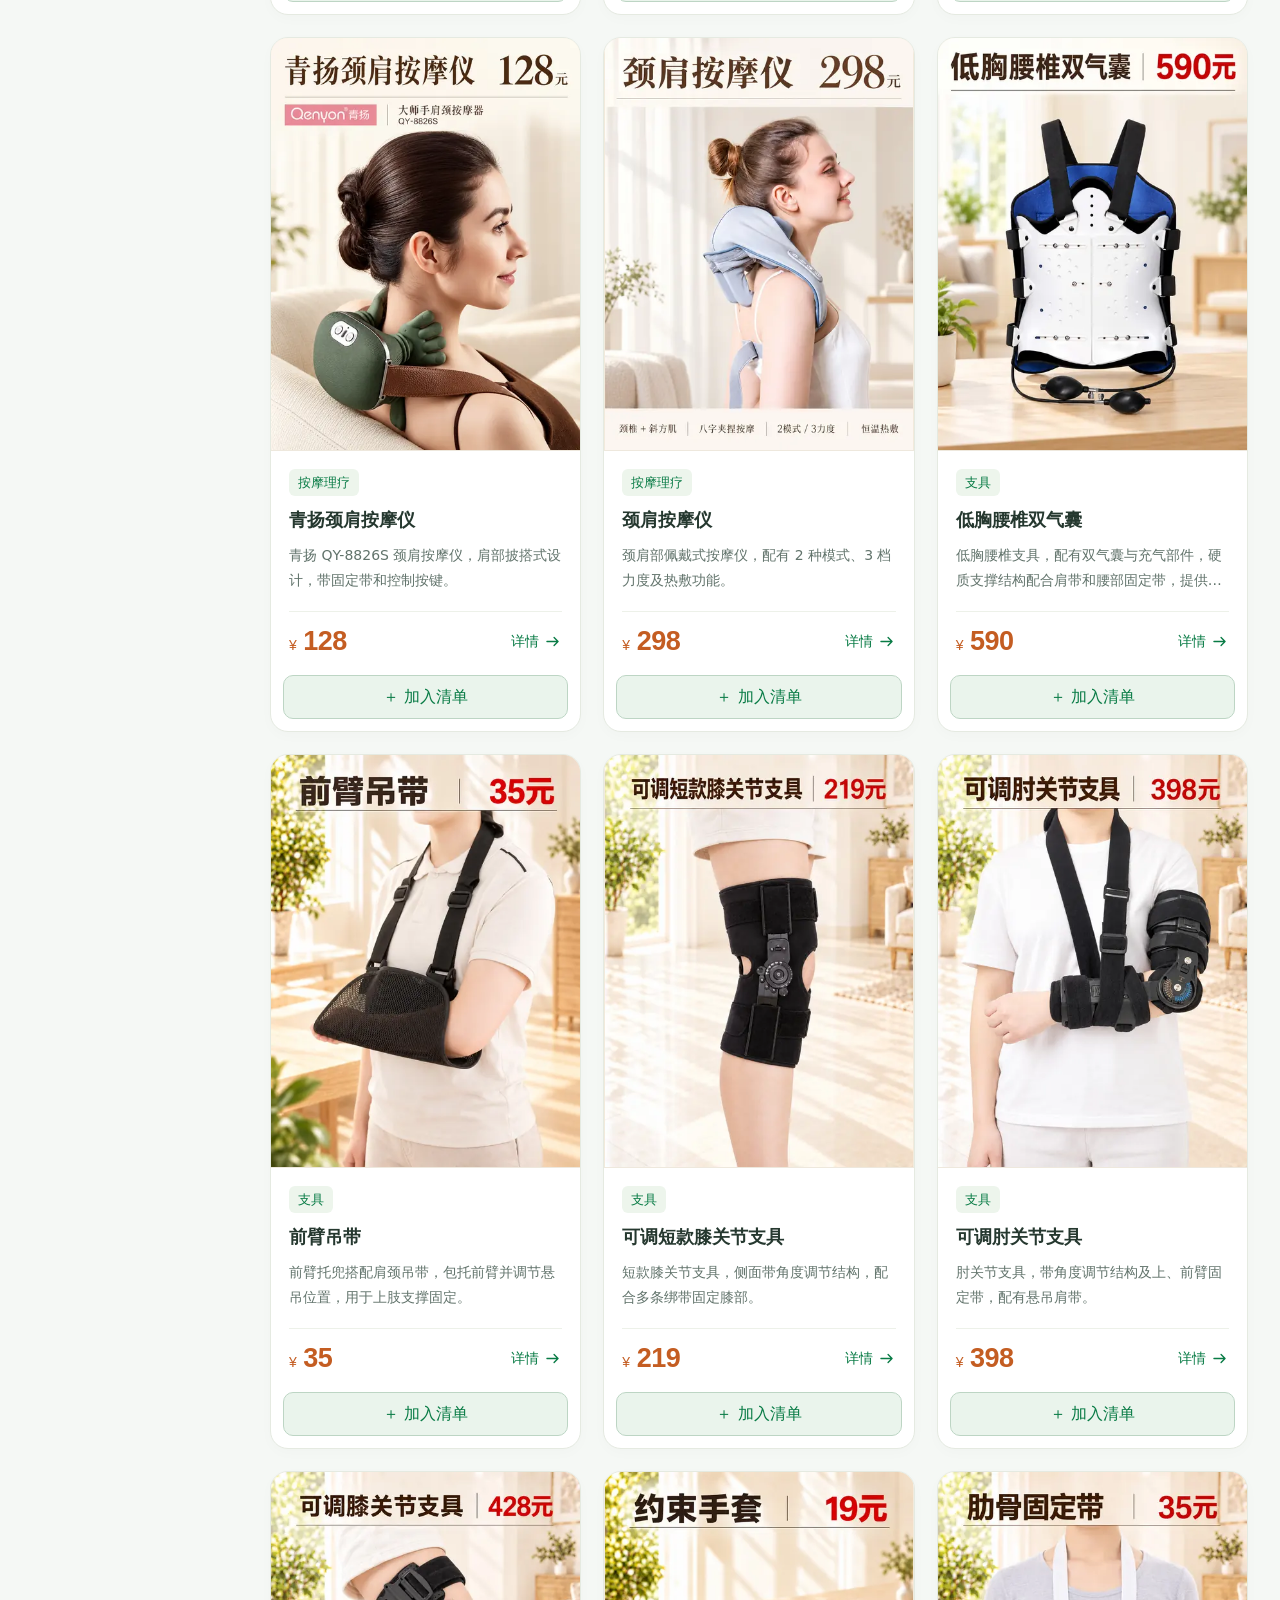
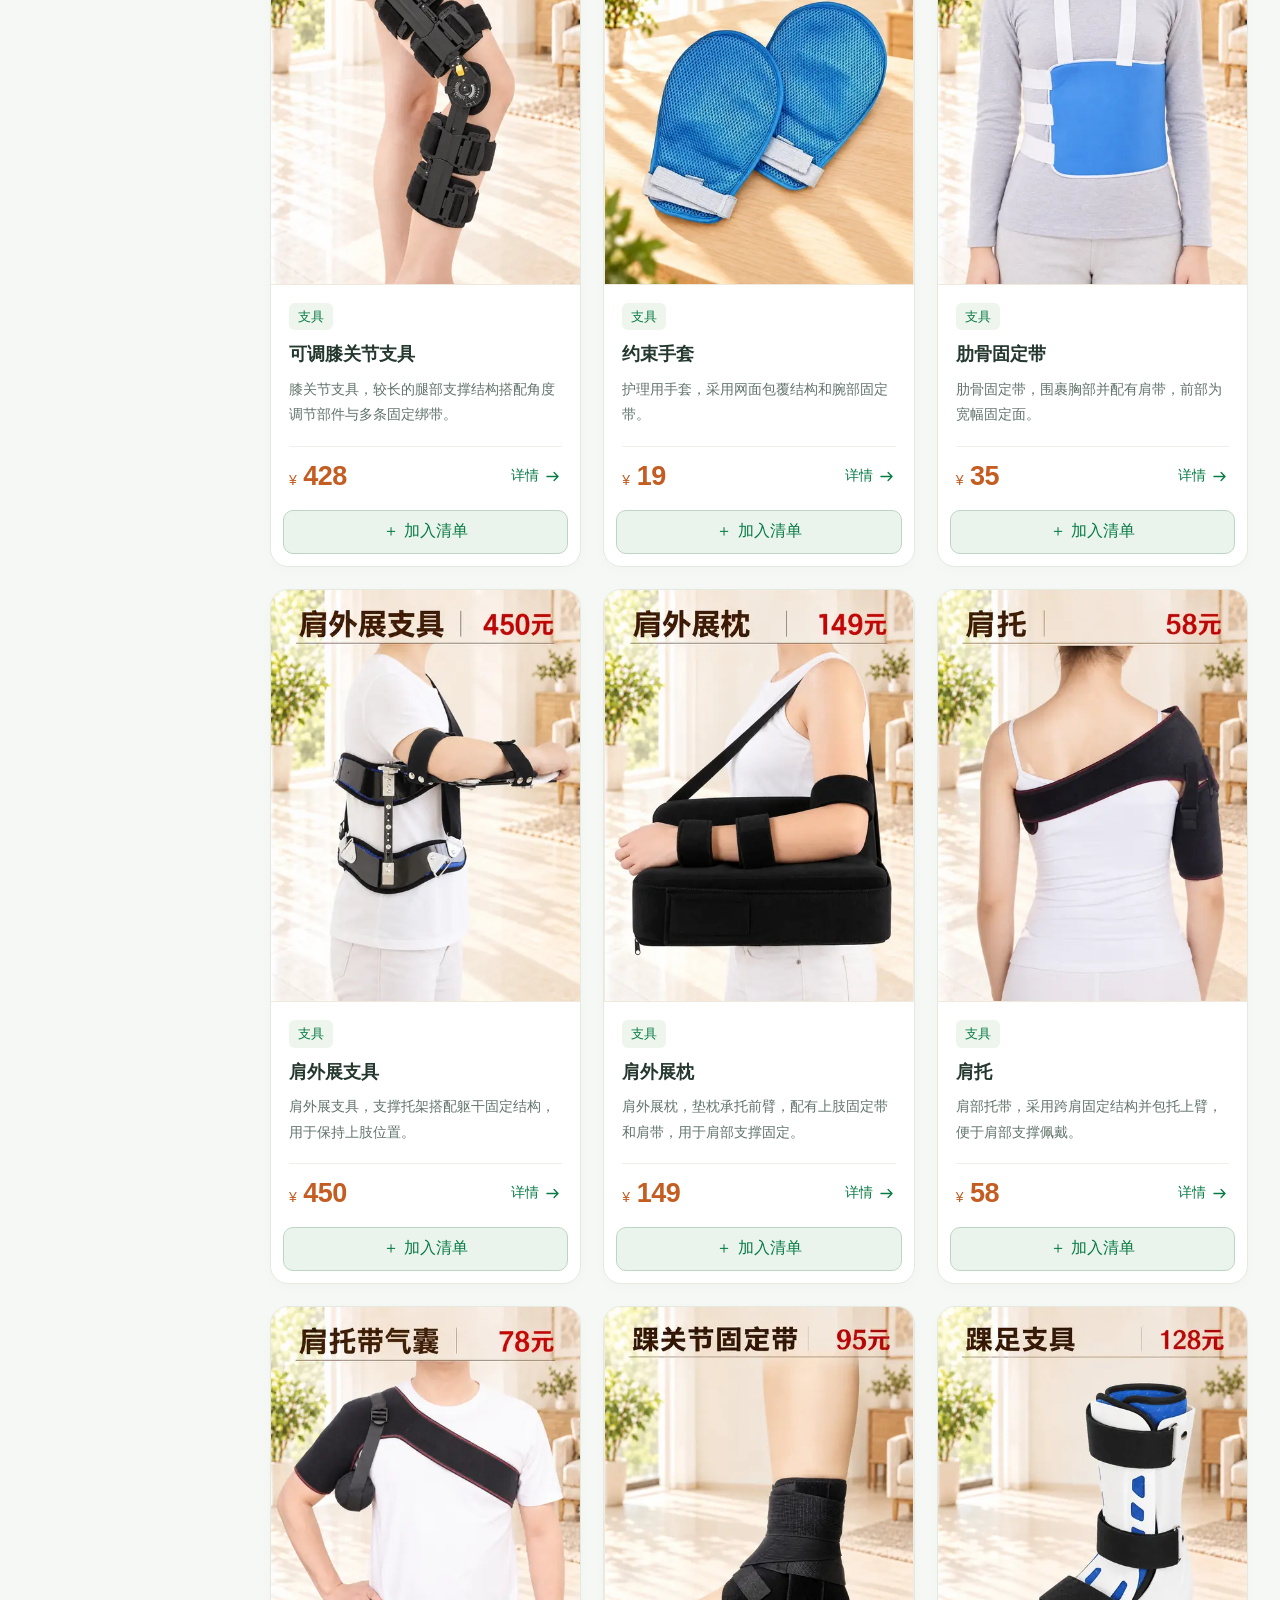
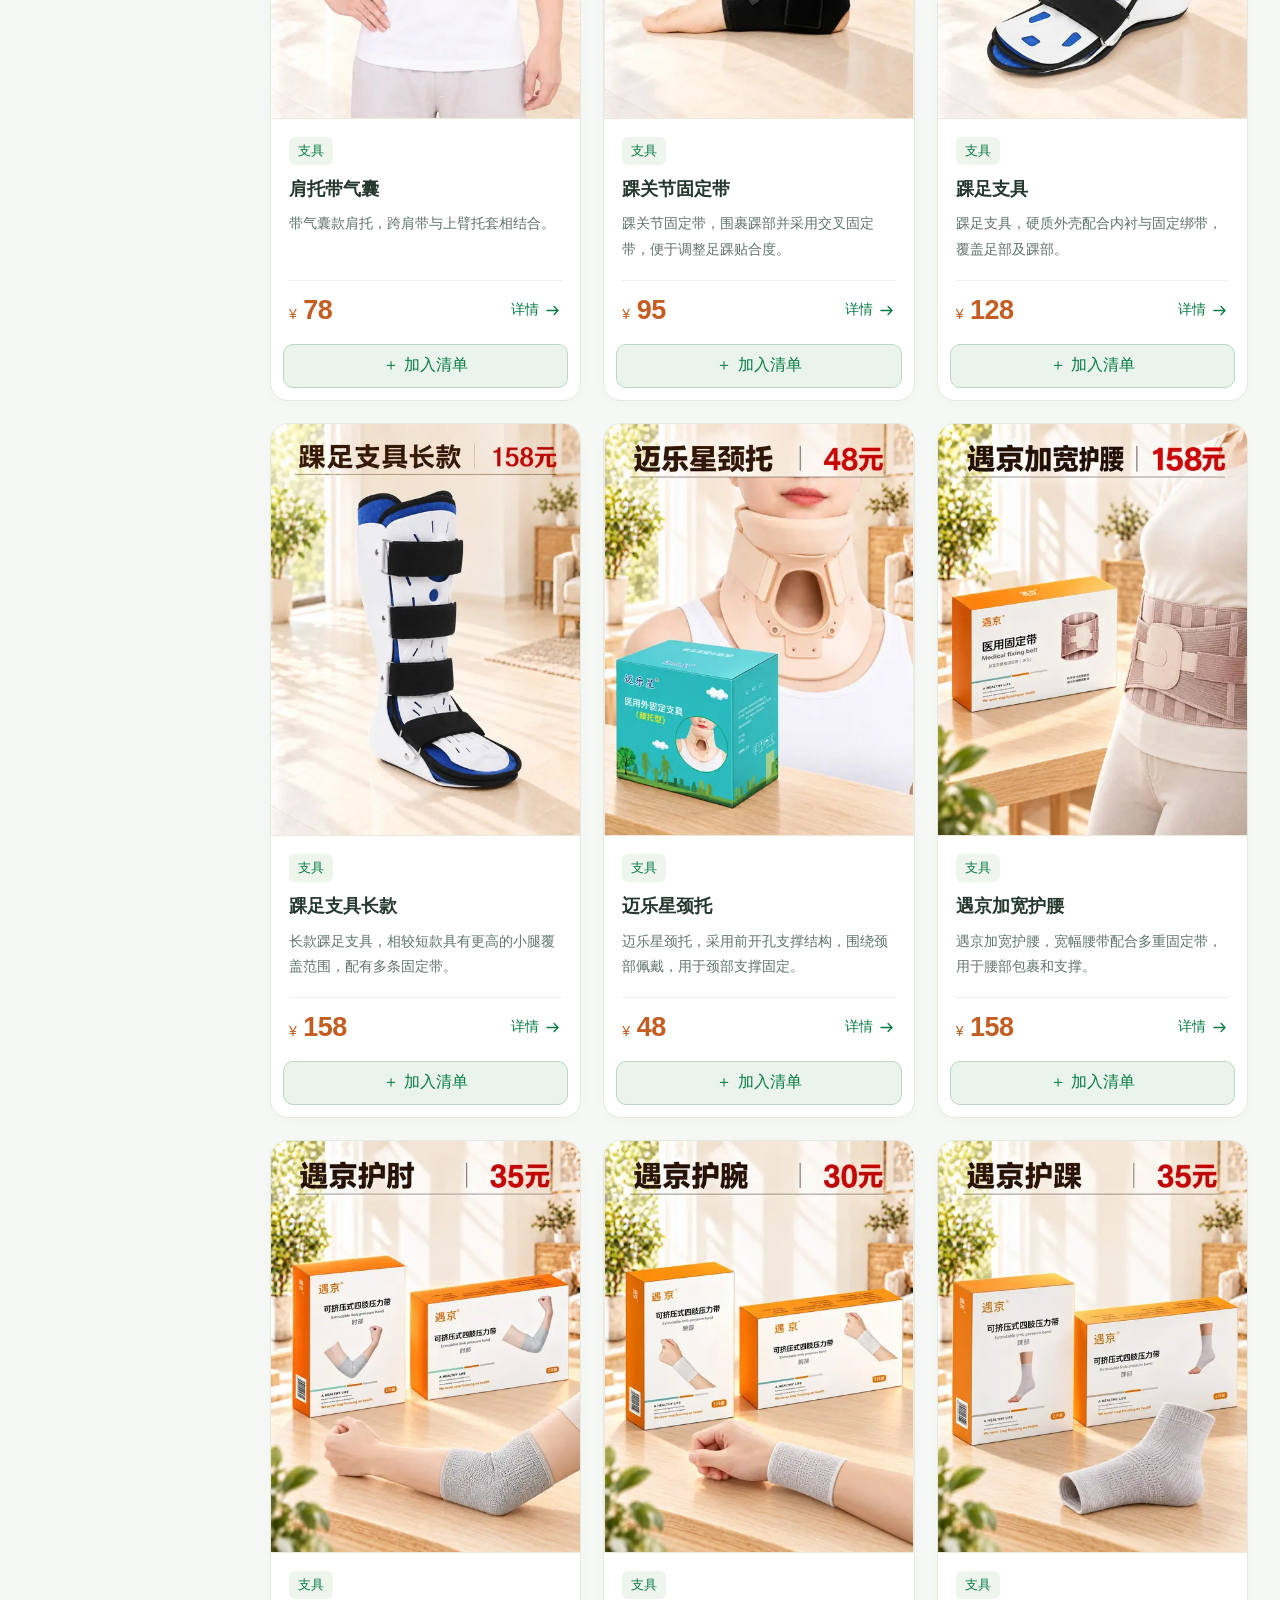
==== commit 78363c5e: "价格调整：小轮轮椅(id 67) 696→798；瑞思迈睡眠机(id 79) 6500→6800 - products.js: 两条 price 字段修改，其余 99 条未动 - index.html" ====
--- a/index.html
+++ b/index.html
@@ -24,7 +24,7 @@
 <dialog id="map-dialog" aria-labelledby="map-title"><div class="dialog-top"><h2 id="map-title">选择地图导航</h2><button id="close-map" aria-label="关闭地图选择">✕</button></div><div class="list-content"><p class="map-address">临汾市尧都区功臣御苑一期西门<br>再青春银发超市</p><div class="map-options"><a class="map-choice secondary" href="https://uri.amap.com/search?keyword=%E4%B8%B4%E6%B1%BE%E5%B8%82%E5%B0%A7%E9%83%BD%E5%8C%BA%E5%8A%9F%E8%87%A3%E5%BE%A1%E8%8B%91%E4%B8%80%E6%9C%9F%E8%A5%BF%E9%97%A8&amp;city=%E4%B8%B4%E6%B1%BE&amp;view=map&amp;src=zaiqingchun&amp;callnative=1" target="_blank" rel="noopener noreferrer">高德地图<span aria-hidden="true">↗</span></a><a class="map-choice secondary" href="https://api.map.baidu.com/place/search?query=%E4%B8%B4%E6%B1%BE%E5%B8%82%E5%B0%A7%E9%83%BD%E5%8C%BA%E5%8A%9F%E8%87%A3%E5%BE%A1%E8%8B%91%E4%B8%80%E6%9C%9F%E8%A5%BF%E9%97%A8&amp;region=%E4%B8%B4%E6%B1%BE%E5%B8%82&amp;output=html&amp;src=webapp.zaiqingchun.catalog" target="_blank" rel="noopener noreferrer">百度地图<span aria-hidden="true">↗</span></a><a class="map-choice secondary" href="https://apis.map.qq.com/uri/v1/search?keyword=%E4%B8%B4%E6%B1%BE%E5%B8%82%E5%B0%A7%E9%83%BD%E5%8C%BA%E5%8A%9F%E8%87%A3%E5%BE%A1%E8%8B%91%E4%B8%80%E6%9C%9F%E8%A5%BF%E9%97%A8&amp;region=%E4%B8%B4%E6%B1%BE%E5%B8%82&amp;referer=zaiqingchun" target="_blank" rel="noopener noreferrer">腾讯地图<span aria-hidden="true">↗</span></a></div><p class="feature-help">打开后请确认目的地，再选择驾车、步行或公交路线。能否唤起地图 App 取决于手机和浏览器；未唤起时可使用地图网页。</p><p class="feature-help">微信中打不开？点击右上角“…”选择在浏览器打开，或复制地址到常用地图搜索。</p><button id="map-copy-address" class="secondary">复制门店地址</button><p class="feedback" data-feedback role="status" aria-live="polite"></p></div></dialog>
 <dialog id="share-guide" aria-labelledby="share-title"><div class="dialog-top"><h2 id="share-title">分享给微信好友</h2><button id="close-share-guide" aria-label="关闭分享提示">✕</button></div><div class="list-content"><p id="share-guide-text" class="share-instructions"></p><p id="share-guide-product" class="feature-help"></p><div class="list-actions"><button id="share-guide-done" class="primary">知道了</button><button id="share-guide-copy" class="secondary">备用：复制单品链接</button></div><p class="feedback" data-feedback role="status" aria-live="polite"></p></div></dialog>
 <p class="feedback toast" role="status" aria-live="polite" data-feedback></p>
-<script src="products.js?v=20260917-series"></script><script src="app.js?v=20260917-series"></script><script src="features.js?v=20260917-thumbs1"></script><script>
+<script src="products.js?v=20261017-price"></script><script src="app.js?v=20260917-series"></script><script src="features.js?v=20260917-thumbs1"></script><script>
   function __send(t,d){ window.parent.postMessage(Object.assign({isStreamlitMessage:true,type:t},d),"*"); }
   function __setH(h){ __send("streamlit:setFrameHeight",{height:h}); }
   __send("streamlit:componentReady",{apiVersion:1});
@@ -34,3 +34,4 @@
   setInterval(__syncH, 500);
 </script>
 </body></html>
+
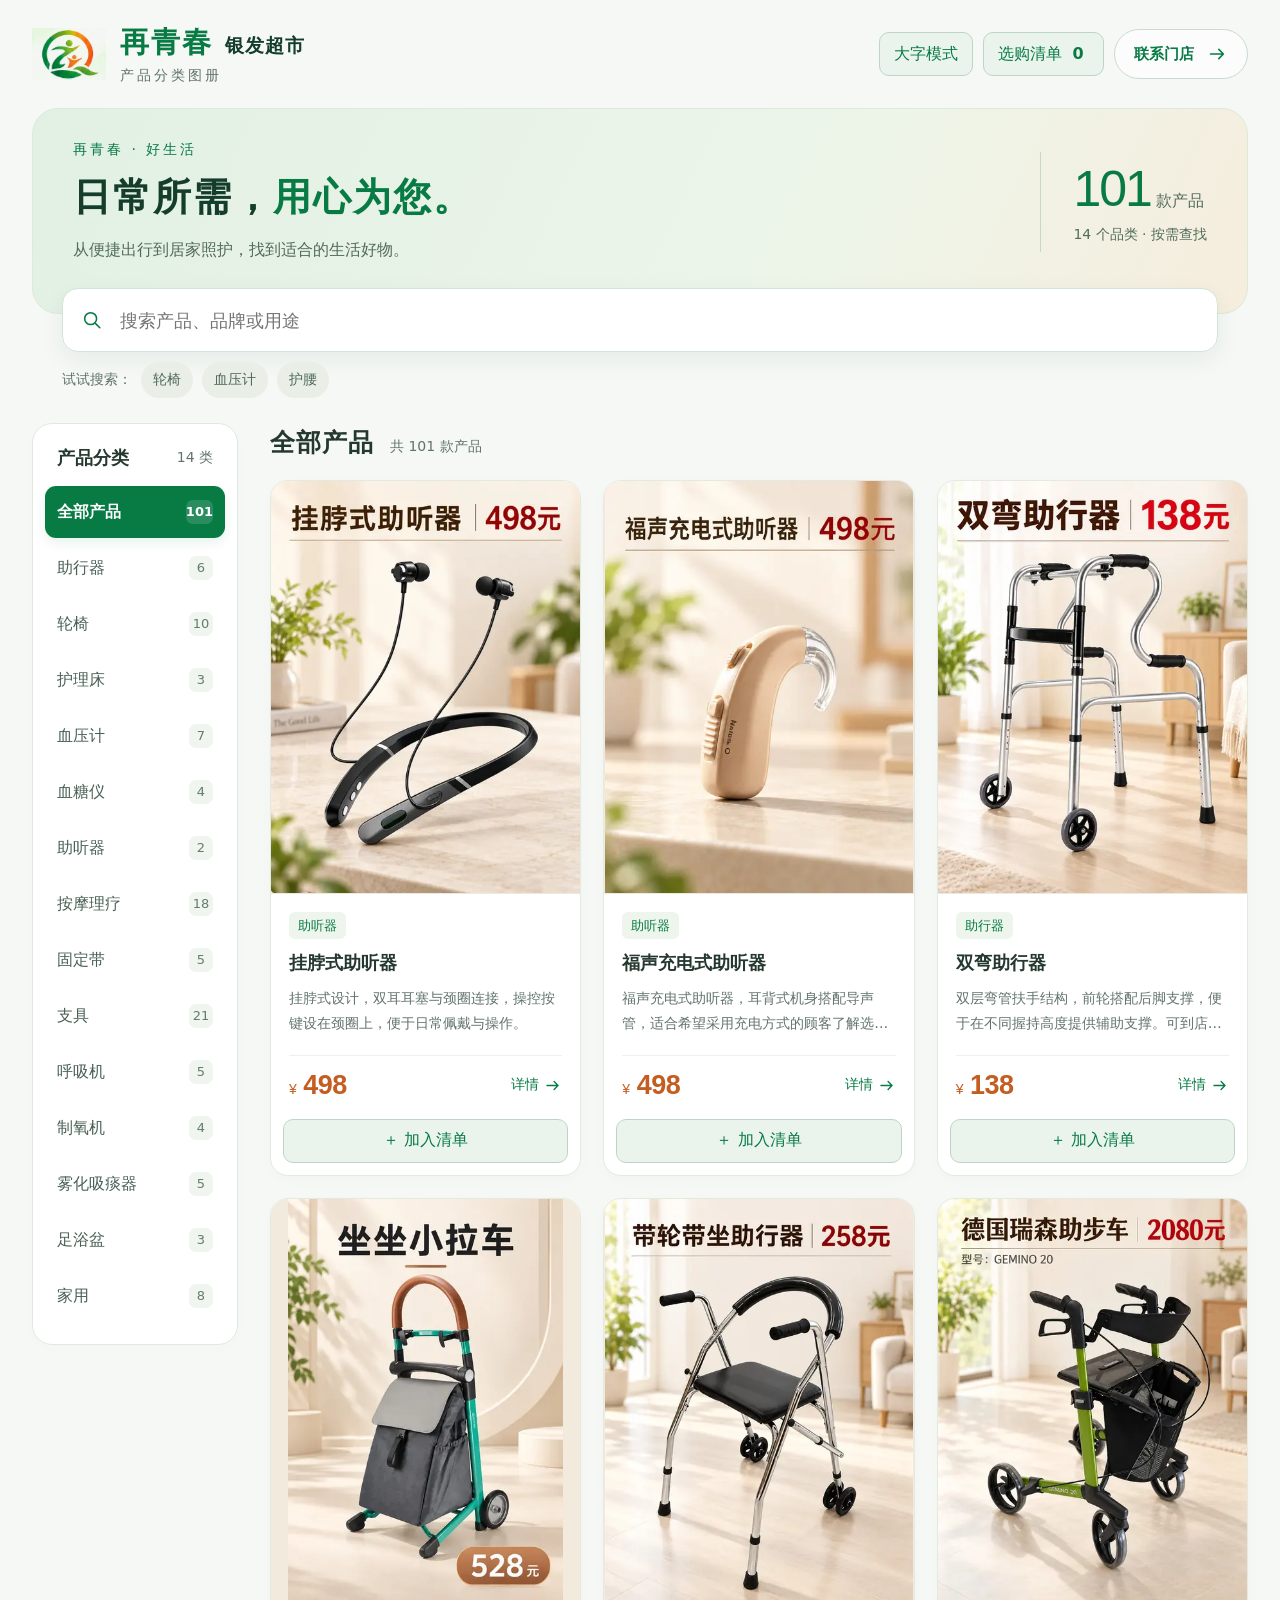
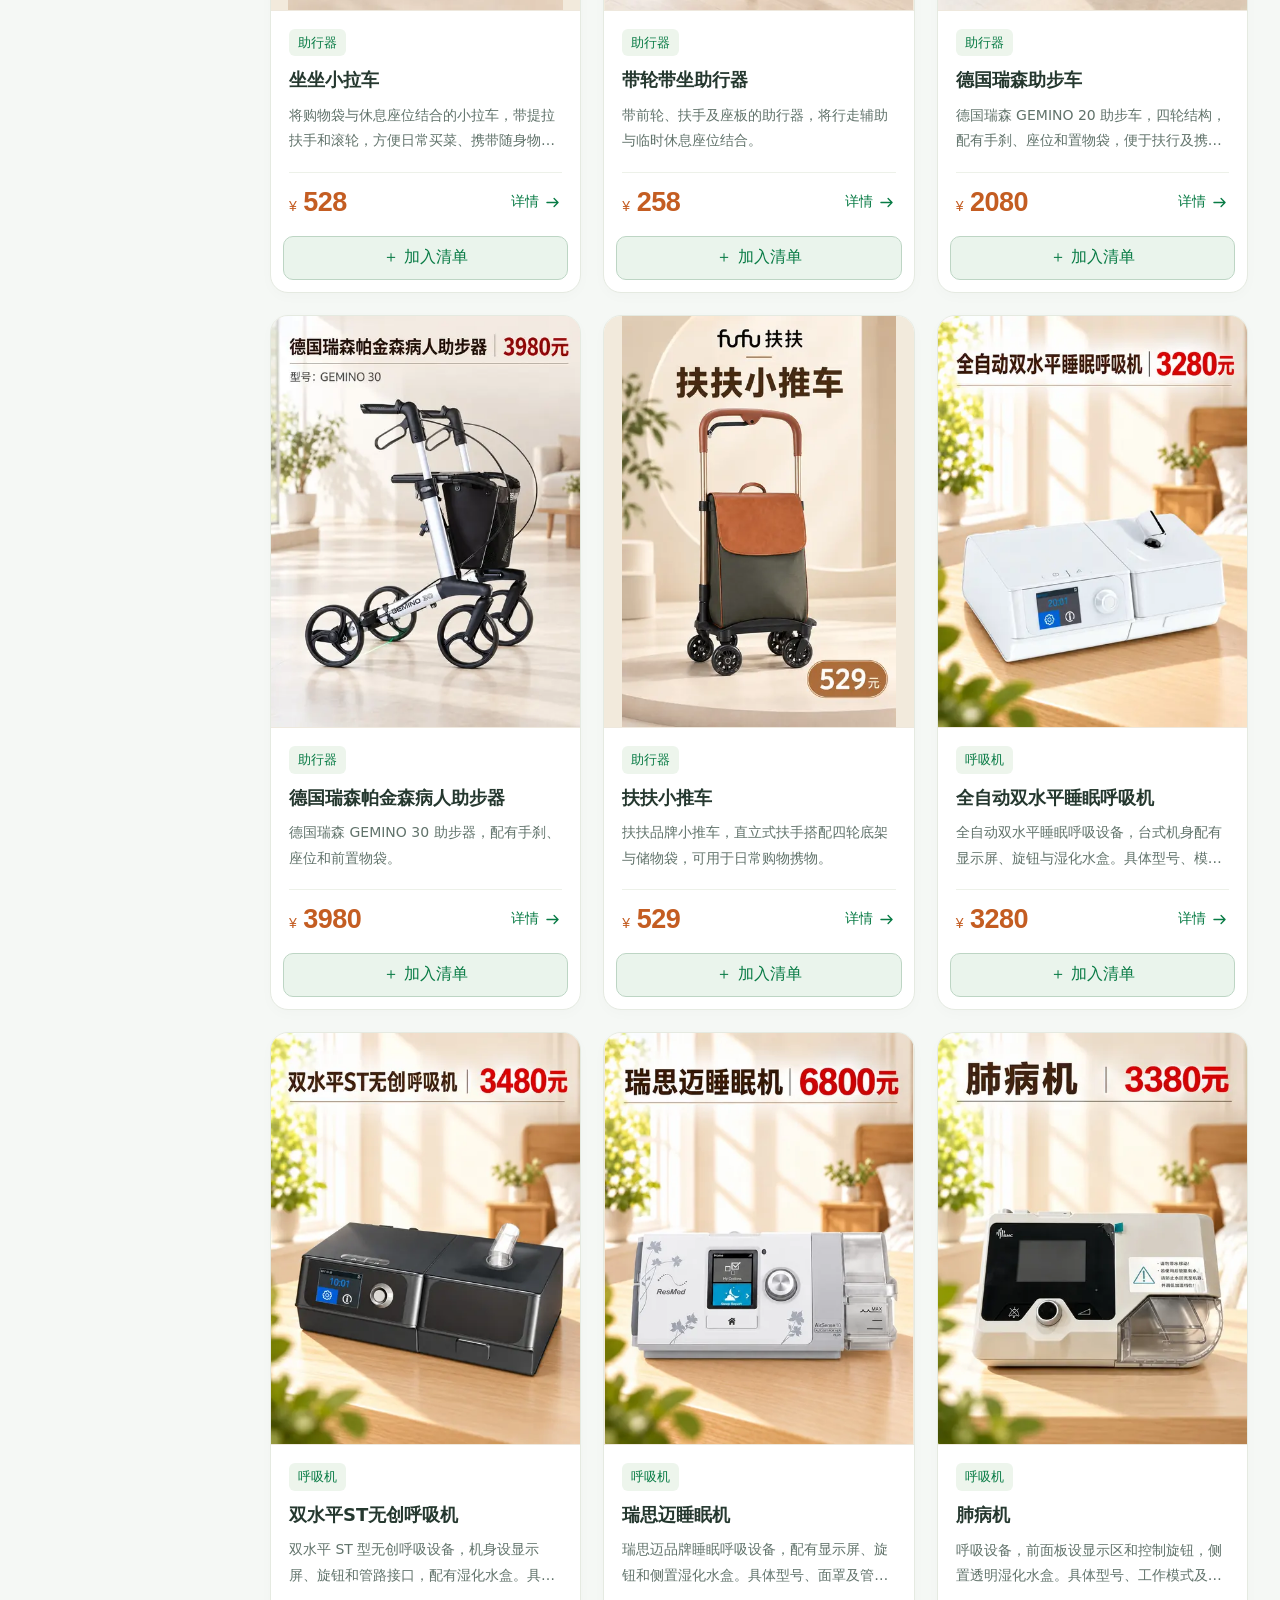
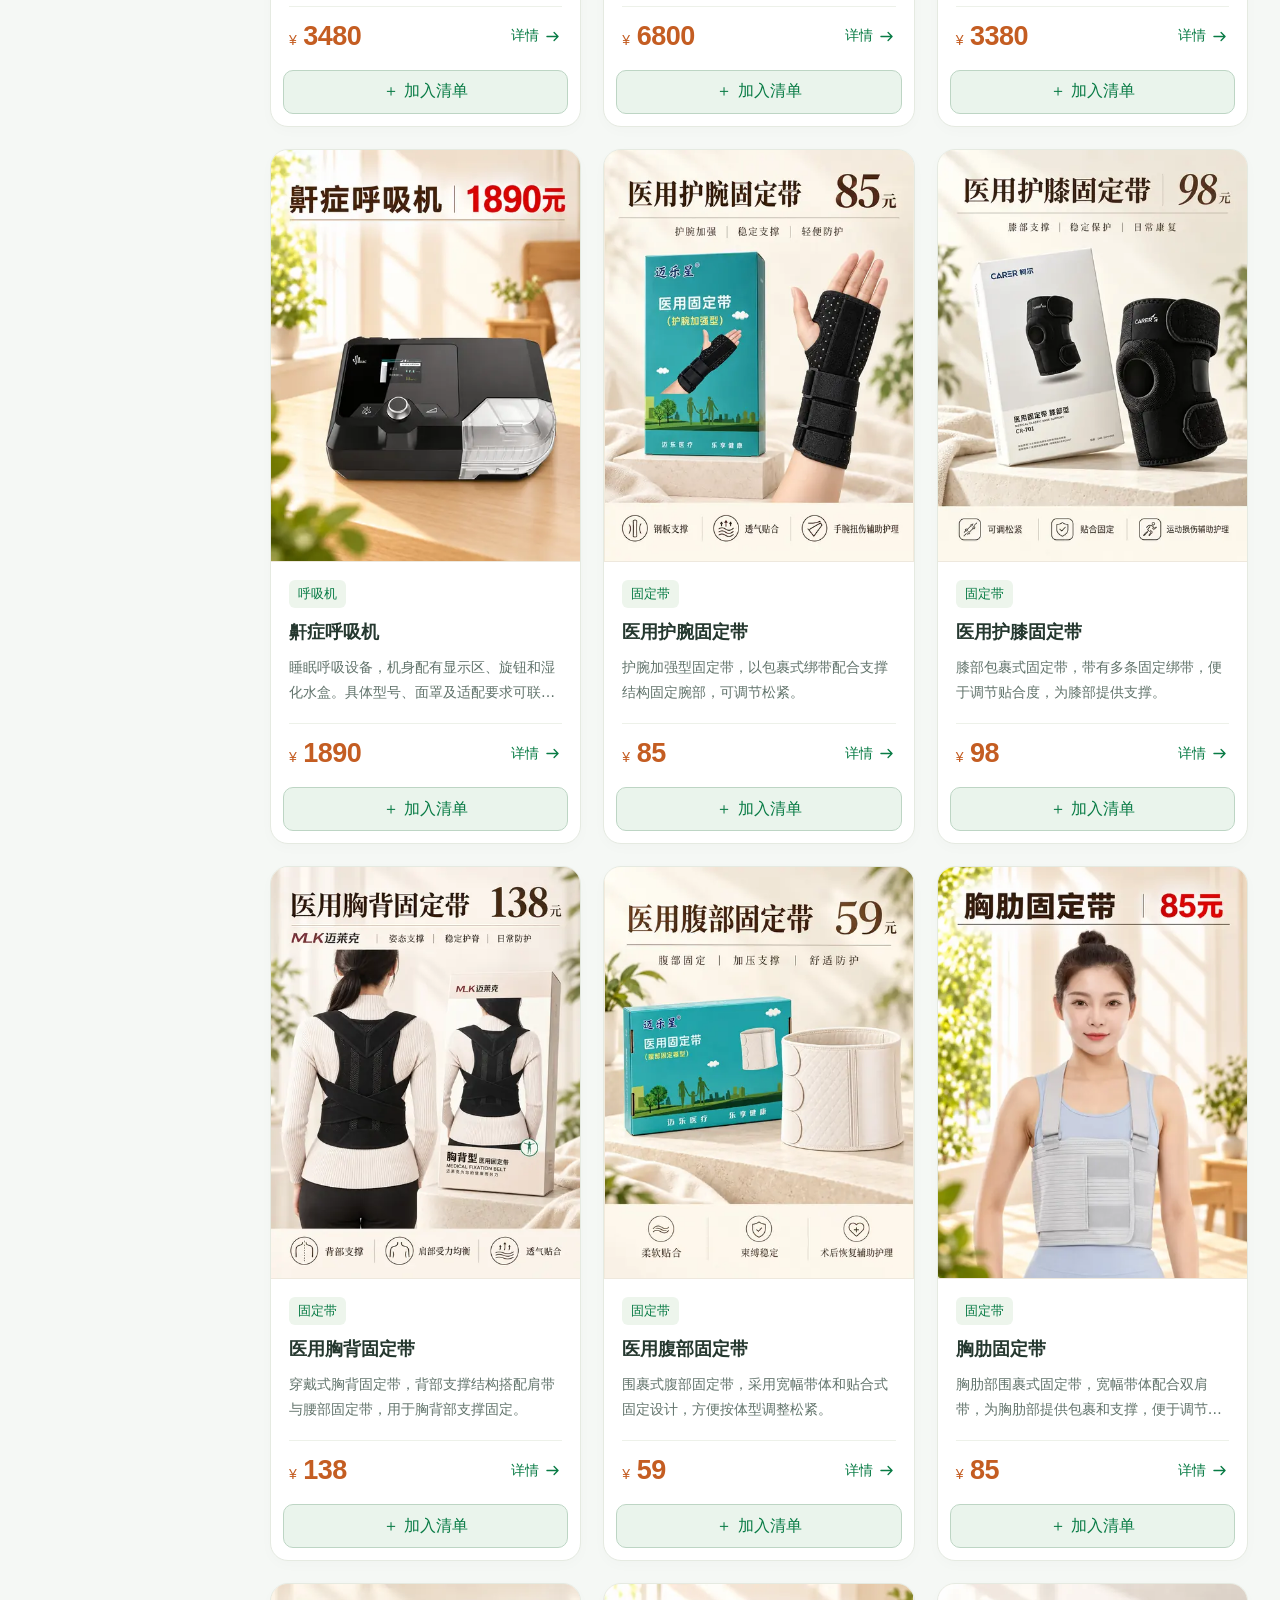
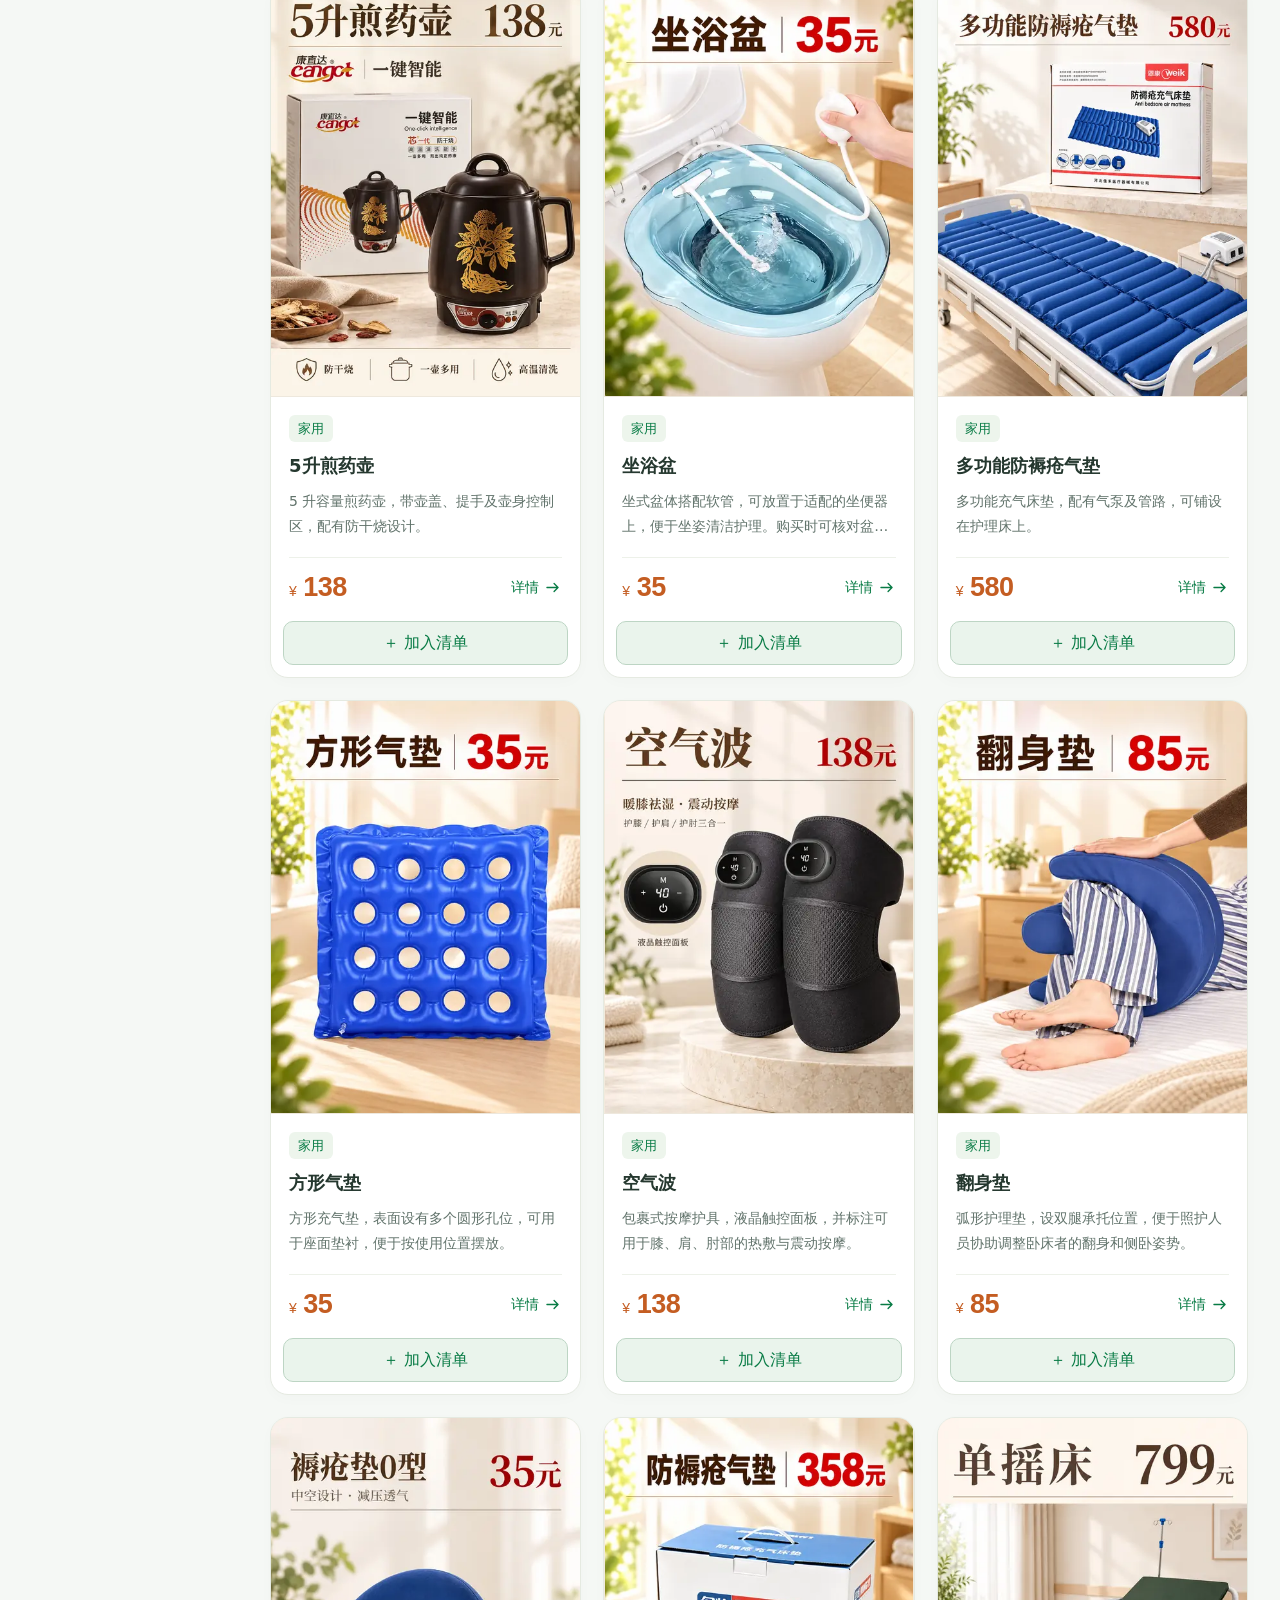
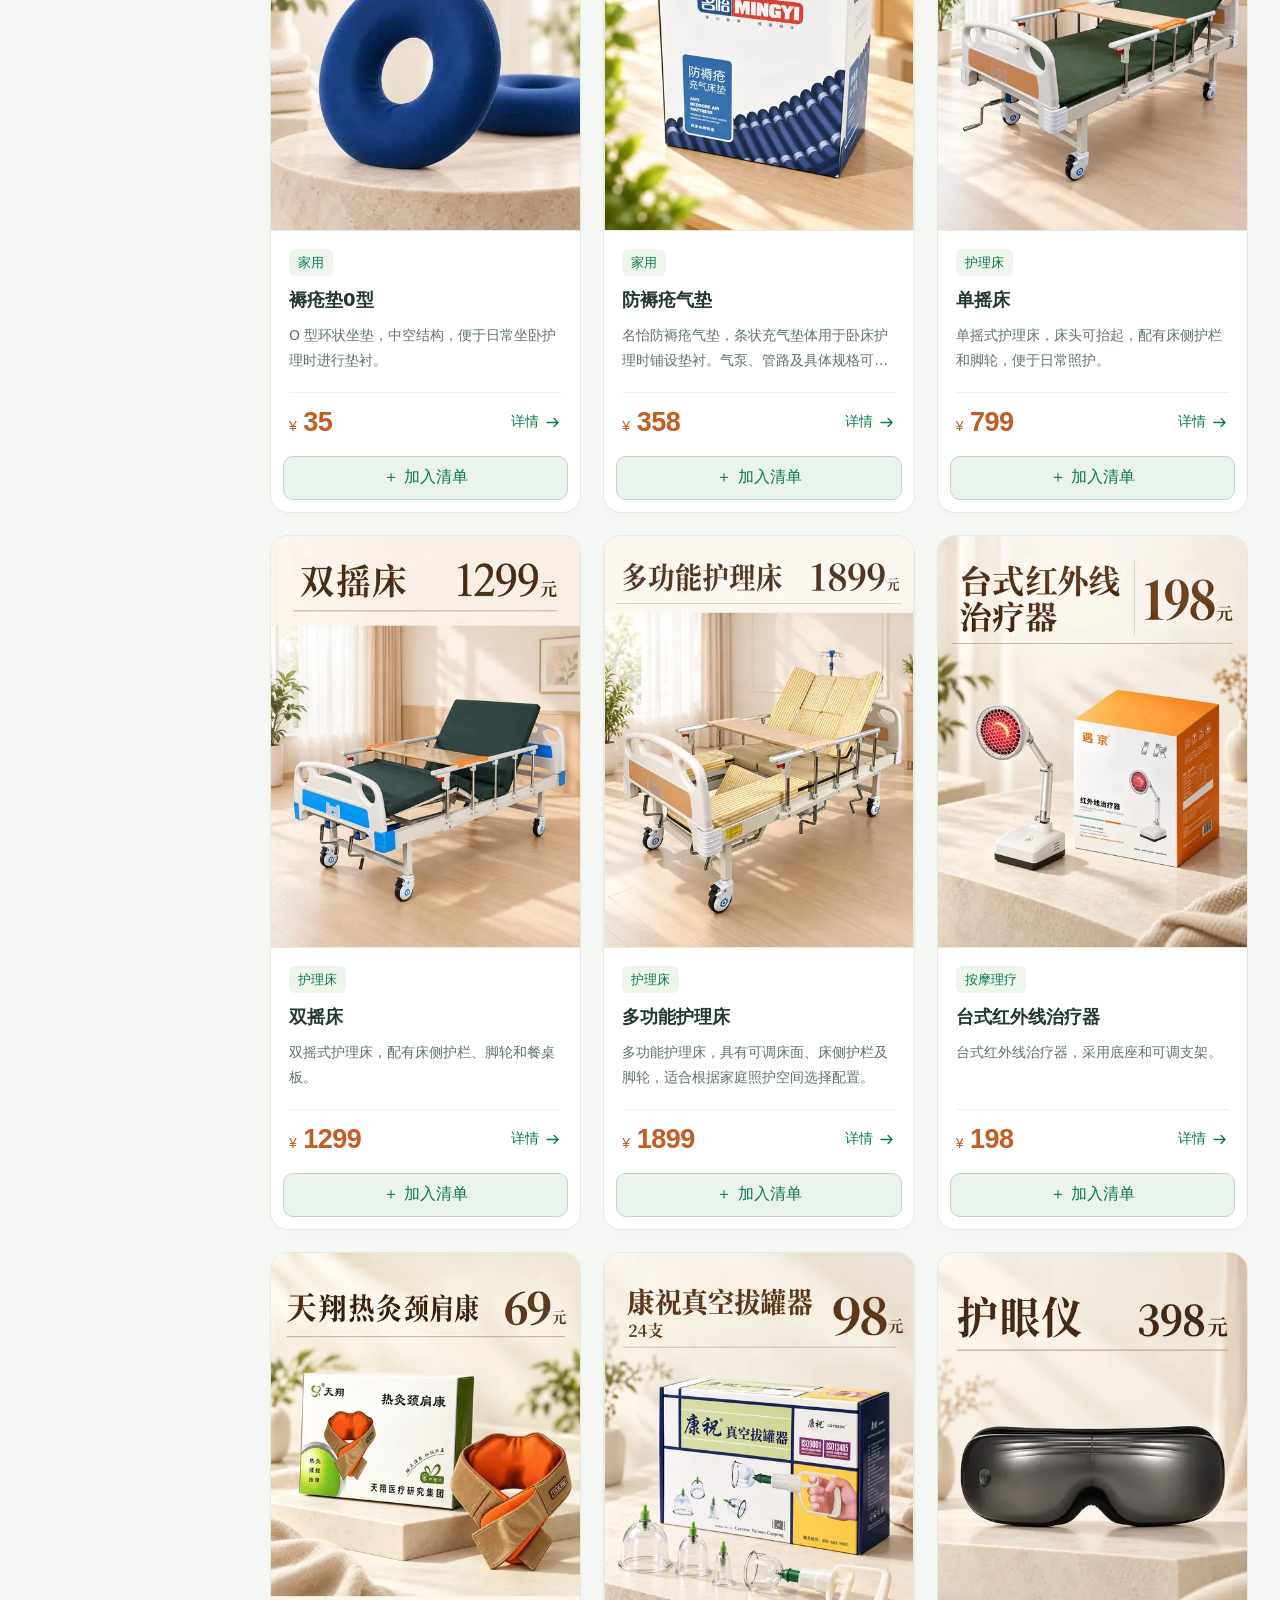
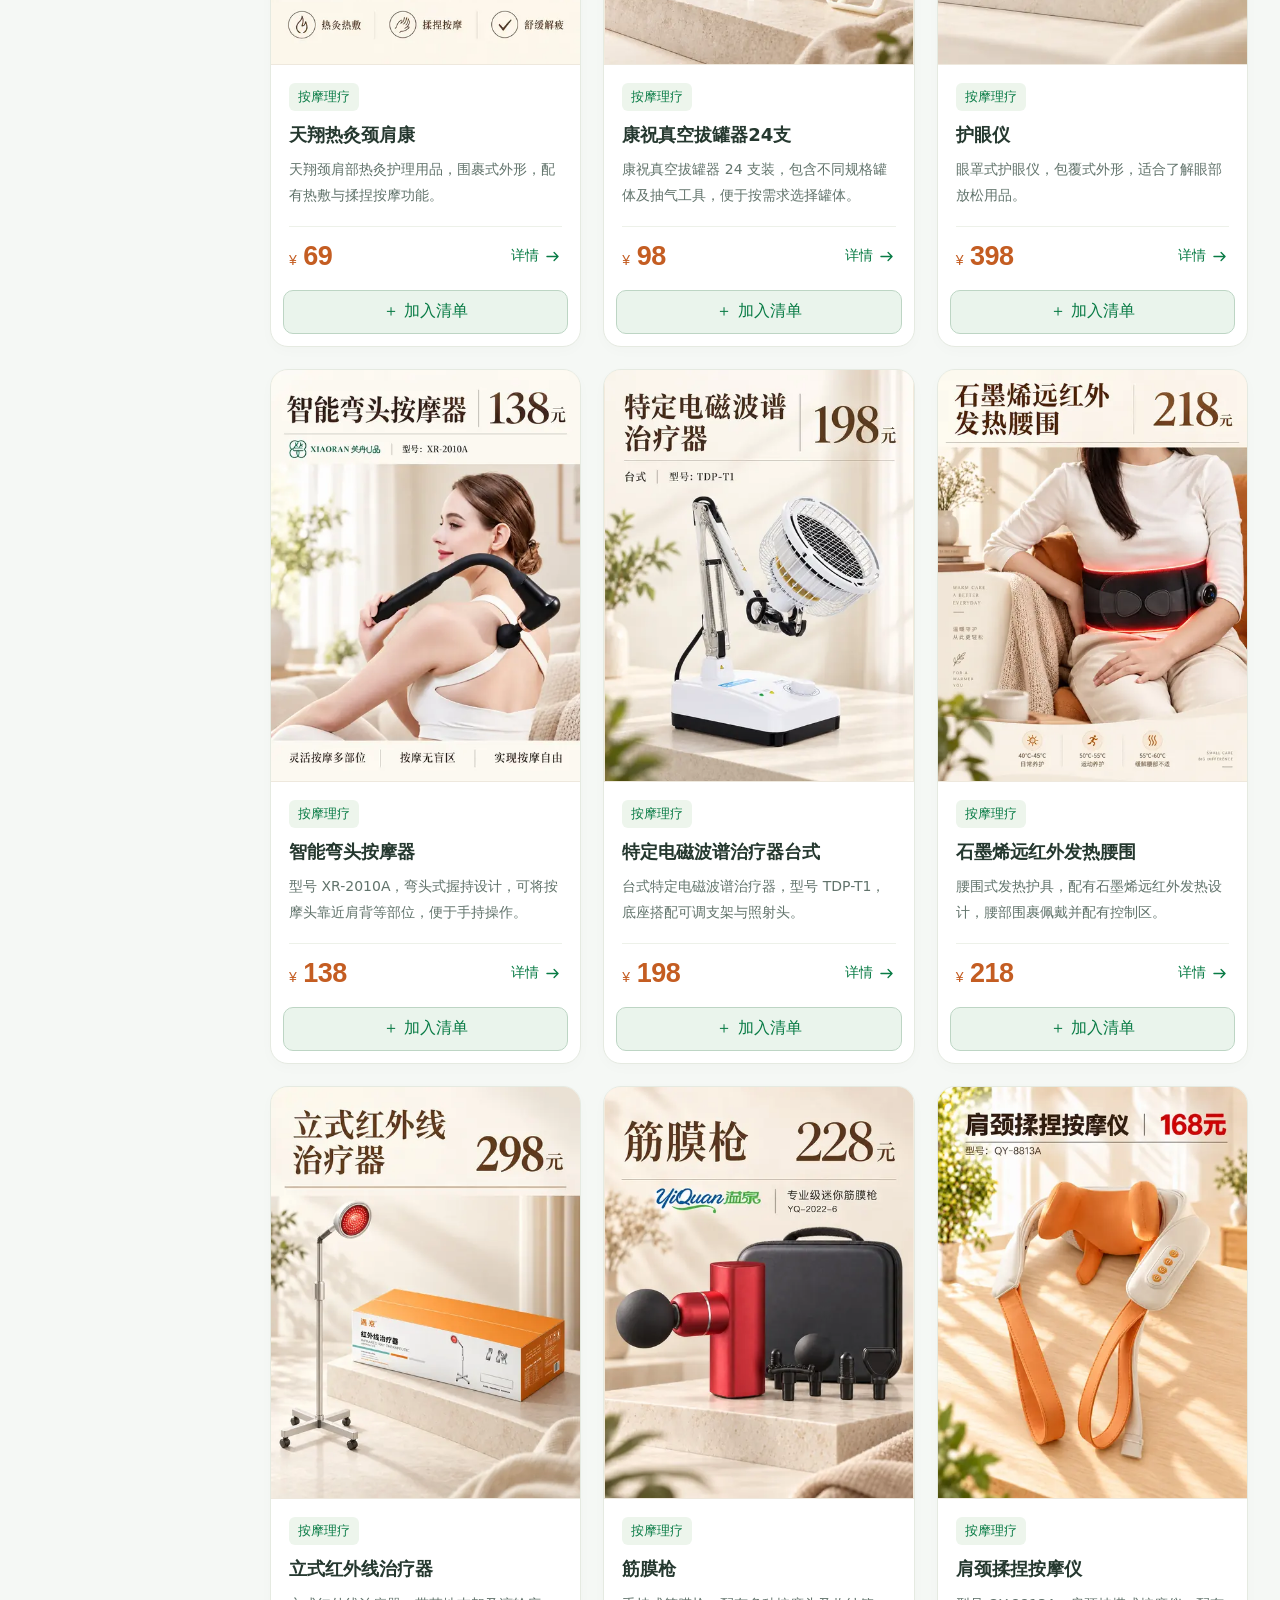
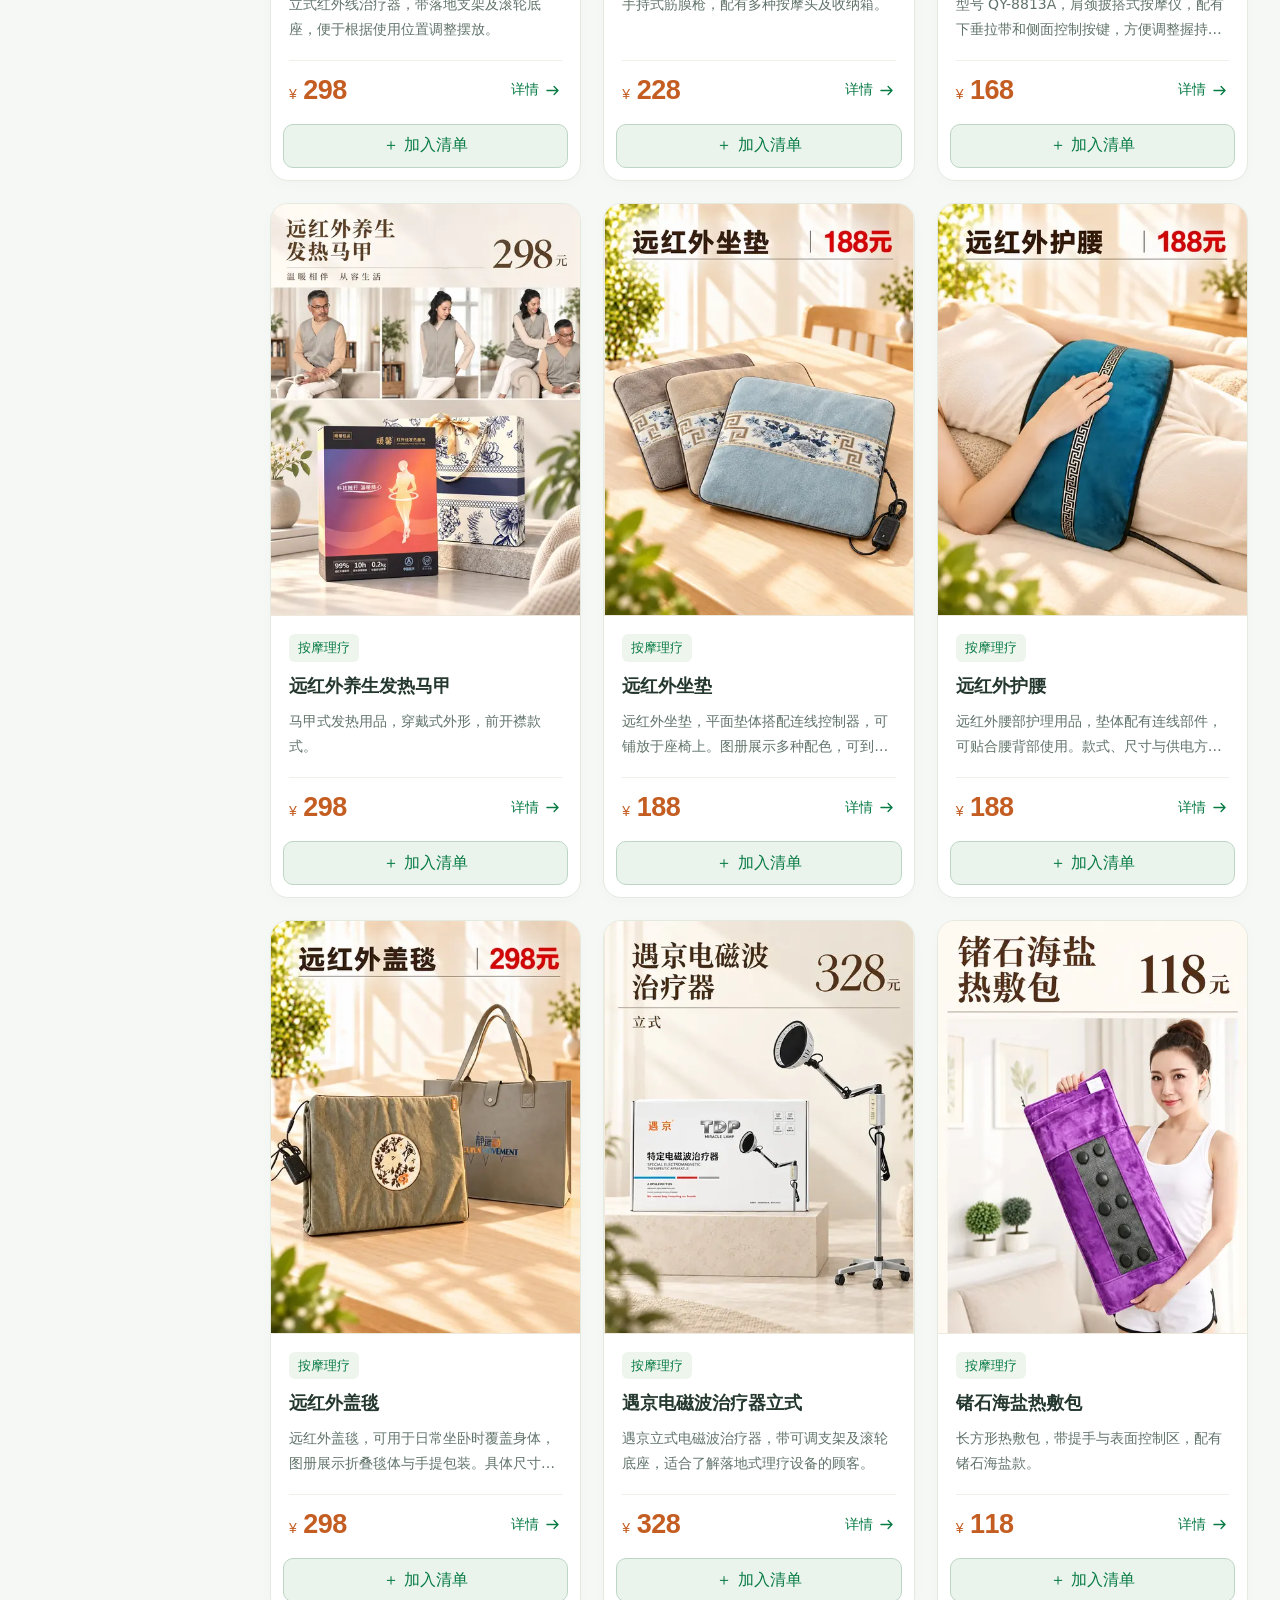
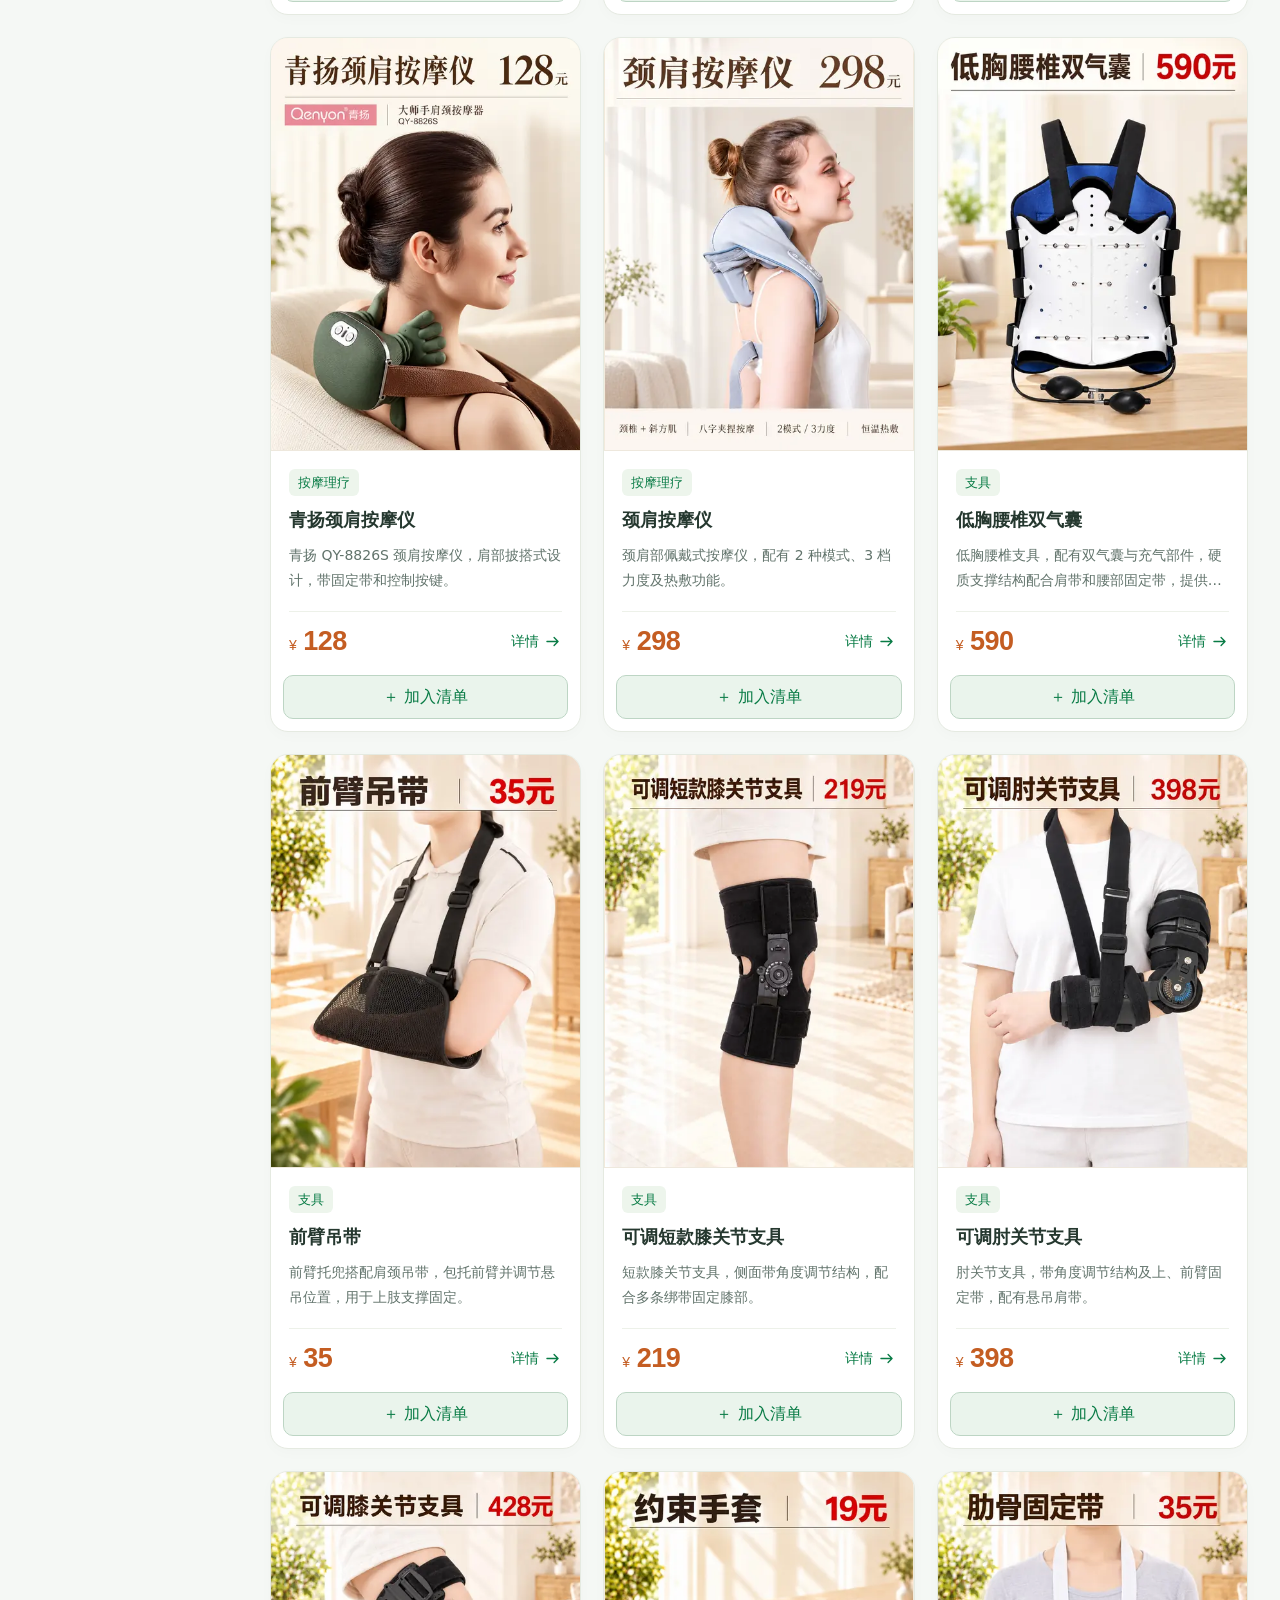
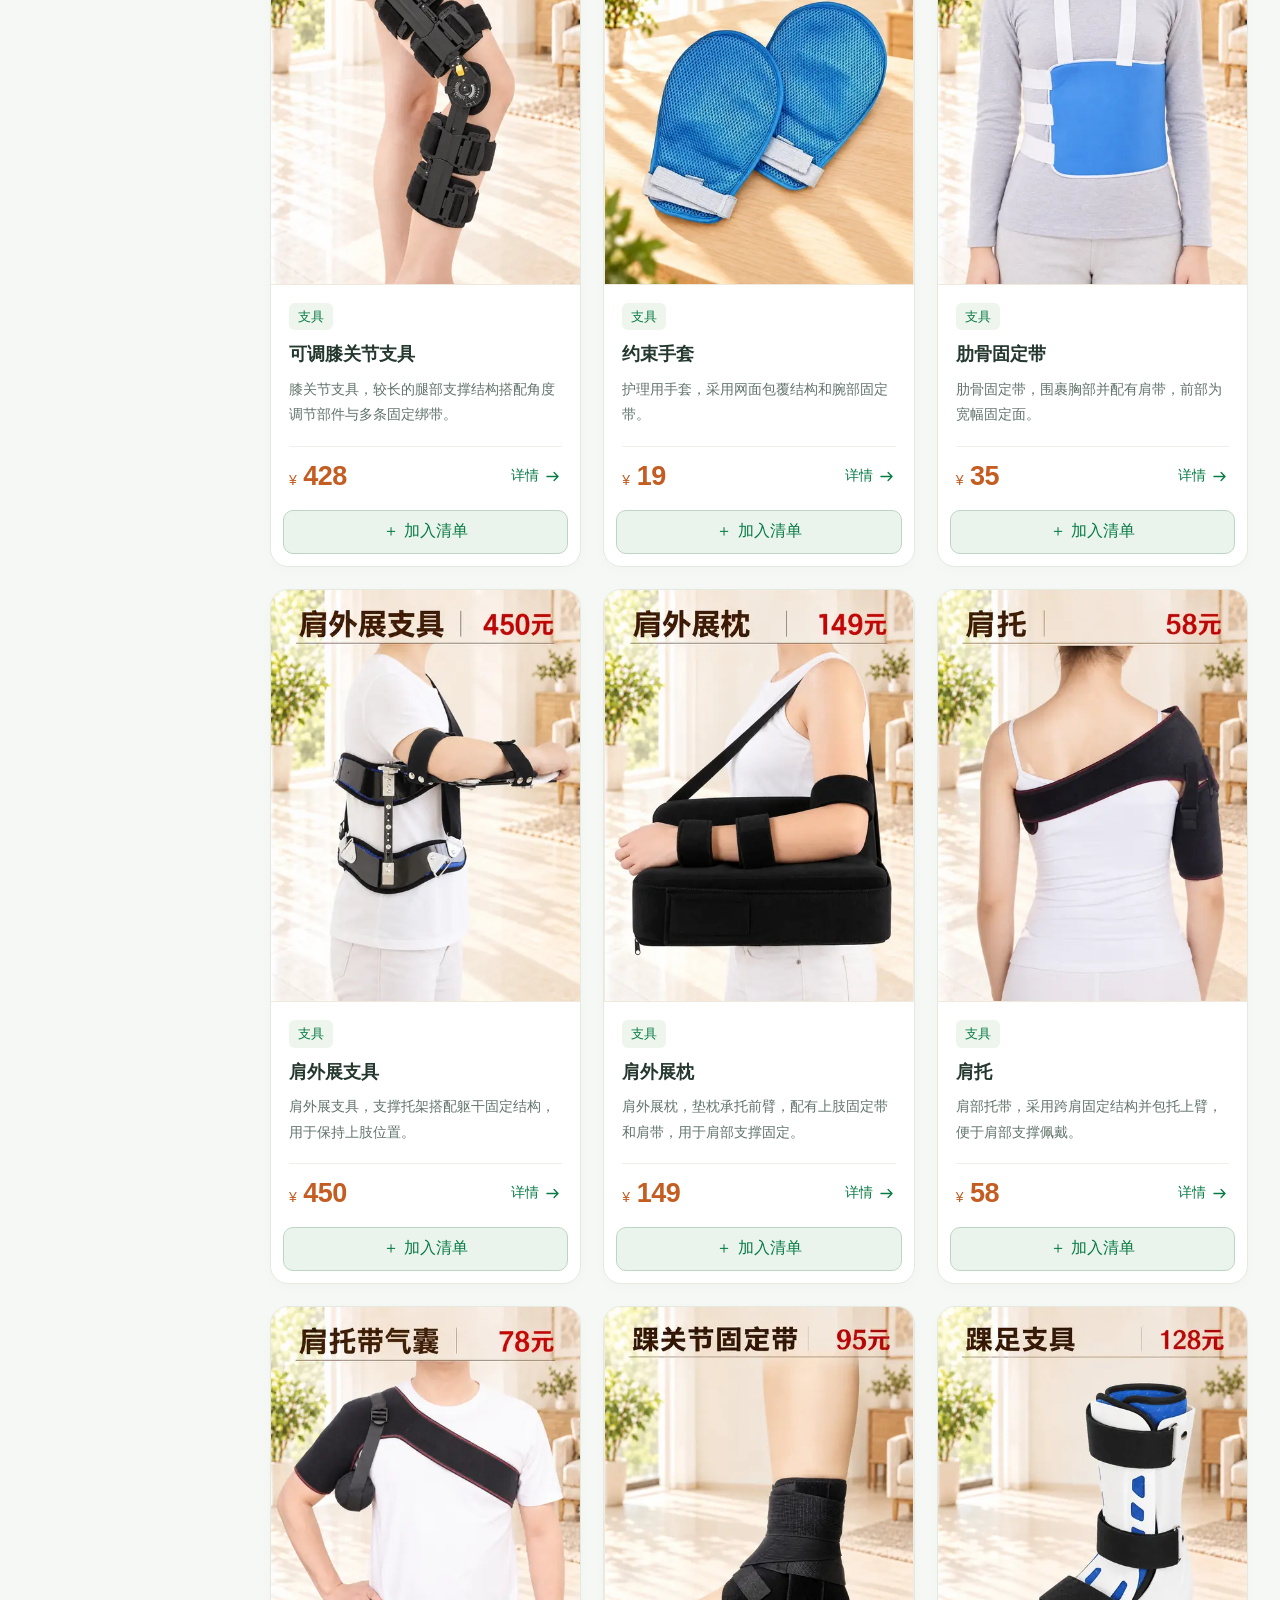
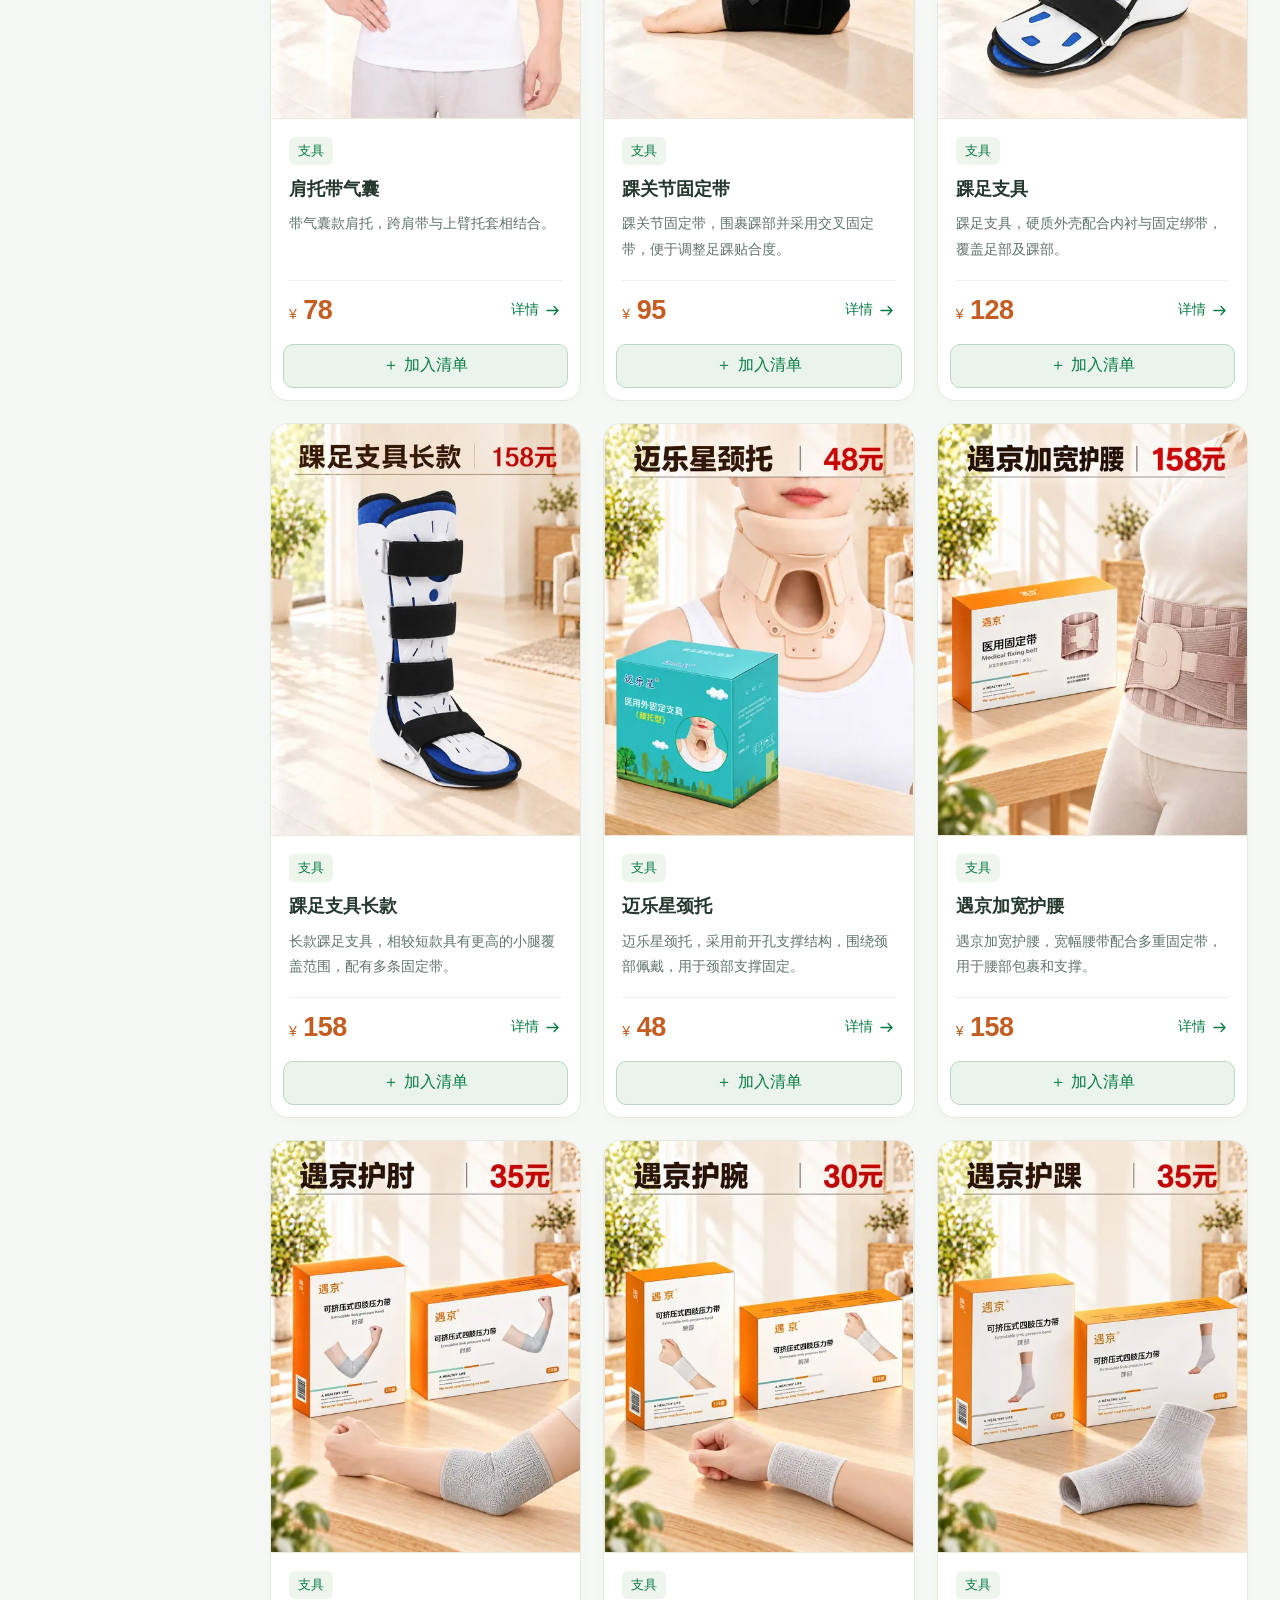
==== commit eeae940d: "更新产品图：小轮轮椅(id 67)与瑞思迈睡眠机(id 79)换新价图 - assets/p67.jpg: 图上价格 696→798 - assets/p79.jpg: 图上价格 6500→6800 " ====
--- a/index.html
+++ b/index.html
@@ -24,7 +24,7 @@
 <dialog id="map-dialog" aria-labelledby="map-title"><div class="dialog-top"><h2 id="map-title">选择地图导航</h2><button id="close-map" aria-label="关闭地图选择">✕</button></div><div class="list-content"><p class="map-address">临汾市尧都区功臣御苑一期西门<br>再青春银发超市</p><div class="map-options"><a class="map-choice secondary" href="https://uri.amap.com/search?keyword=%E4%B8%B4%E6%B1%BE%E5%B8%82%E5%B0%A7%E9%83%BD%E5%8C%BA%E5%8A%9F%E8%87%A3%E5%BE%A1%E8%8B%91%E4%B8%80%E6%9C%9F%E8%A5%BF%E9%97%A8&amp;city=%E4%B8%B4%E6%B1%BE&amp;view=map&amp;src=zaiqingchun&amp;callnative=1" target="_blank" rel="noopener noreferrer">高德地图<span aria-hidden="true">↗</span></a><a class="map-choice secondary" href="https://api.map.baidu.com/place/search?query=%E4%B8%B4%E6%B1%BE%E5%B8%82%E5%B0%A7%E9%83%BD%E5%8C%BA%E5%8A%9F%E8%87%A3%E5%BE%A1%E8%8B%91%E4%B8%80%E6%9C%9F%E8%A5%BF%E9%97%A8&amp;region=%E4%B8%B4%E6%B1%BE%E5%B8%82&amp;output=html&amp;src=webapp.zaiqingchun.catalog" target="_blank" rel="noopener noreferrer">百度地图<span aria-hidden="true">↗</span></a><a class="map-choice secondary" href="https://apis.map.qq.com/uri/v1/search?keyword=%E4%B8%B4%E6%B1%BE%E5%B8%82%E5%B0%A7%E9%83%BD%E5%8C%BA%E5%8A%9F%E8%87%A3%E5%BE%A1%E8%8B%91%E4%B8%80%E6%9C%9F%E8%A5%BF%E9%97%A8&amp;region=%E4%B8%B4%E6%B1%BE%E5%B8%82&amp;referer=zaiqingchun" target="_blank" rel="noopener noreferrer">腾讯地图<span aria-hidden="true">↗</span></a></div><p class="feature-help">打开后请确认目的地，再选择驾车、步行或公交路线。能否唤起地图 App 取决于手机和浏览器；未唤起时可使用地图网页。</p><p class="feature-help">微信中打不开？点击右上角“…”选择在浏览器打开，或复制地址到常用地图搜索。</p><button id="map-copy-address" class="secondary">复制门店地址</button><p class="feedback" data-feedback role="status" aria-live="polite"></p></div></dialog>
 <dialog id="share-guide" aria-labelledby="share-title"><div class="dialog-top"><h2 id="share-title">分享给微信好友</h2><button id="close-share-guide" aria-label="关闭分享提示">✕</button></div><div class="list-content"><p id="share-guide-text" class="share-instructions"></p><p id="share-guide-product" class="feature-help"></p><div class="list-actions"><button id="share-guide-done" class="primary">知道了</button><button id="share-guide-copy" class="secondary">备用：复制单品链接</button></div><p class="feedback" data-feedback role="status" aria-live="polite"></p></div></dialog>
 <p class="feedback toast" role="status" aria-live="polite" data-feedback></p>
-<script src="products.js?v=20261017-price"></script><script src="app.js?v=20260917-series"></script><script src="features.js?v=20260917-thumbs1"></script><script>
+<script src="products.js?v=20261017-img"></script><script src="app.js?v=20261017-img"></script><script src="features.js?v=20260917-thumbs1"></script><script>
   function __send(t,d){ window.parent.postMessage(Object.assign({isStreamlitMessage:true,type:t},d),"*"); }
   function __setH(h){ __send("streamlit:setFrameHeight",{height:h}); }
   __send("streamlit:componentReady",{apiVersion:1});
@@ -35,3 +35,4 @@
 </script>
 </body></html>
 
+
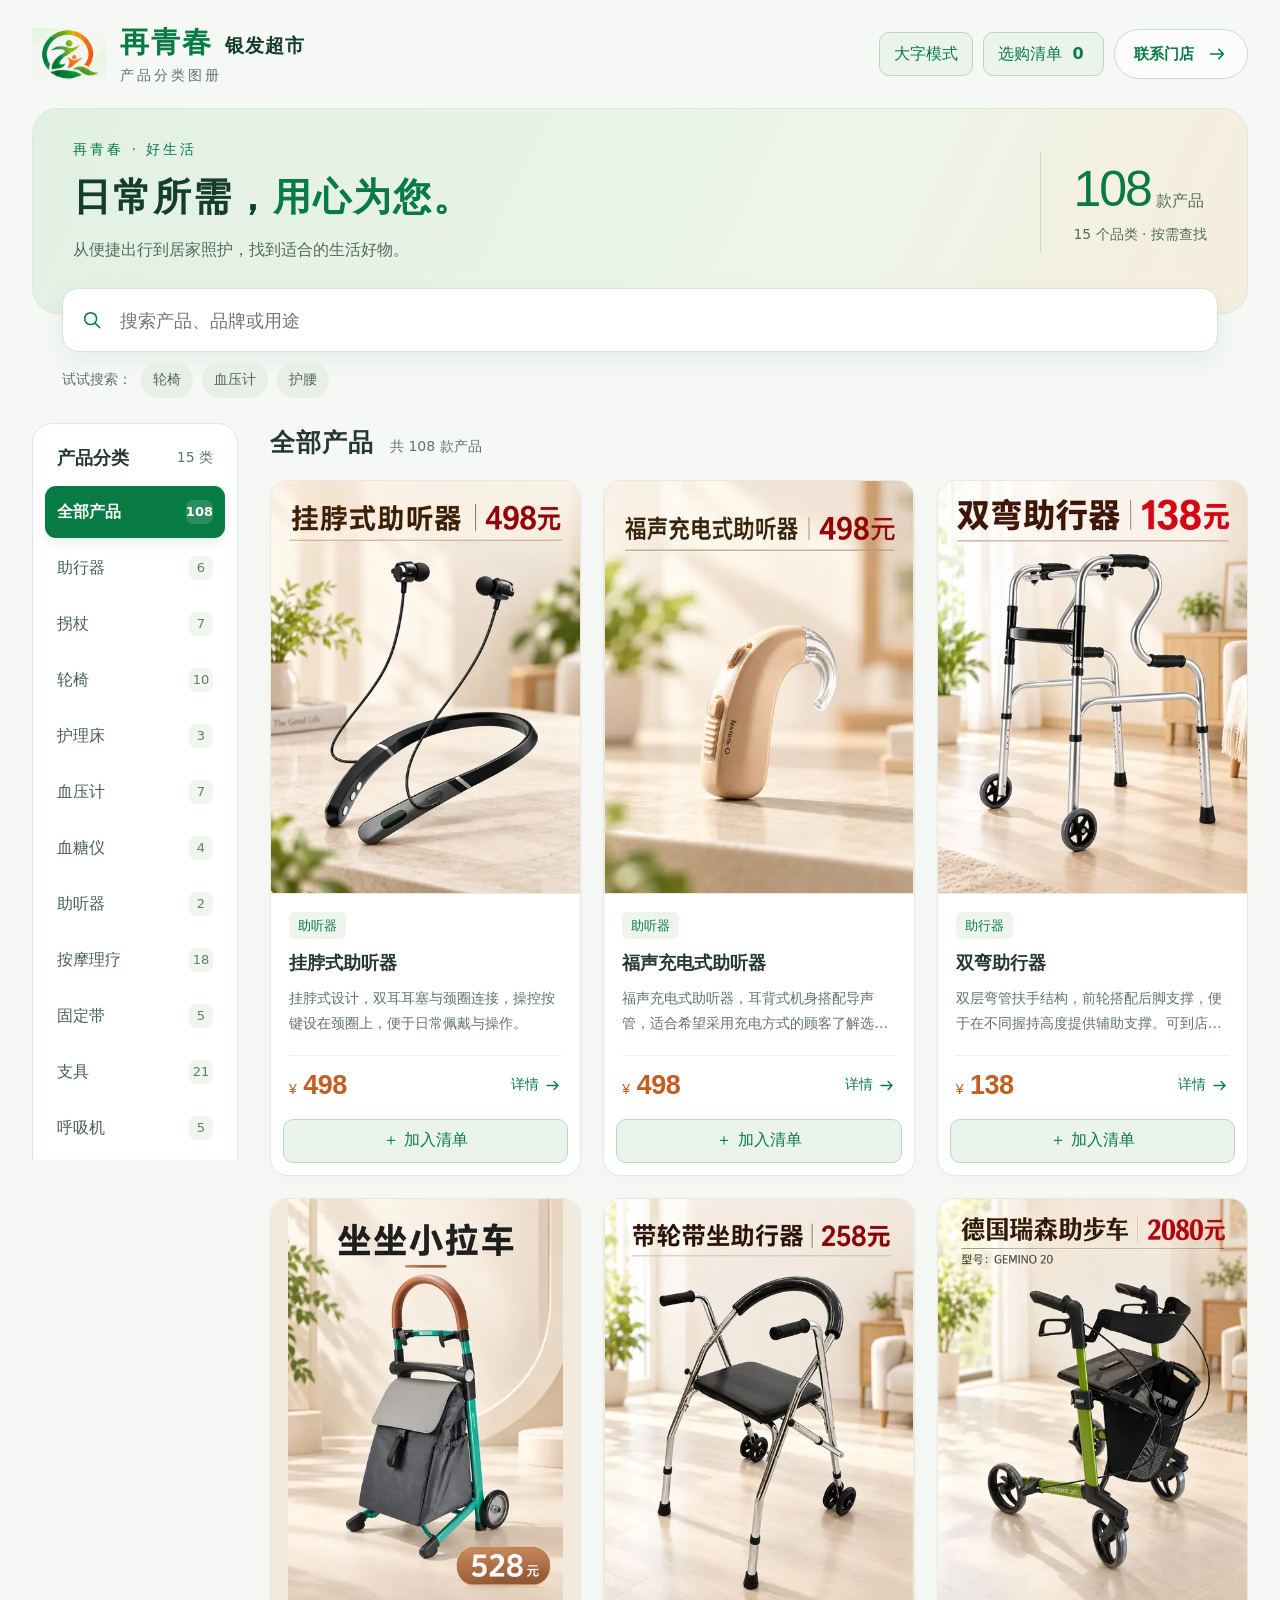
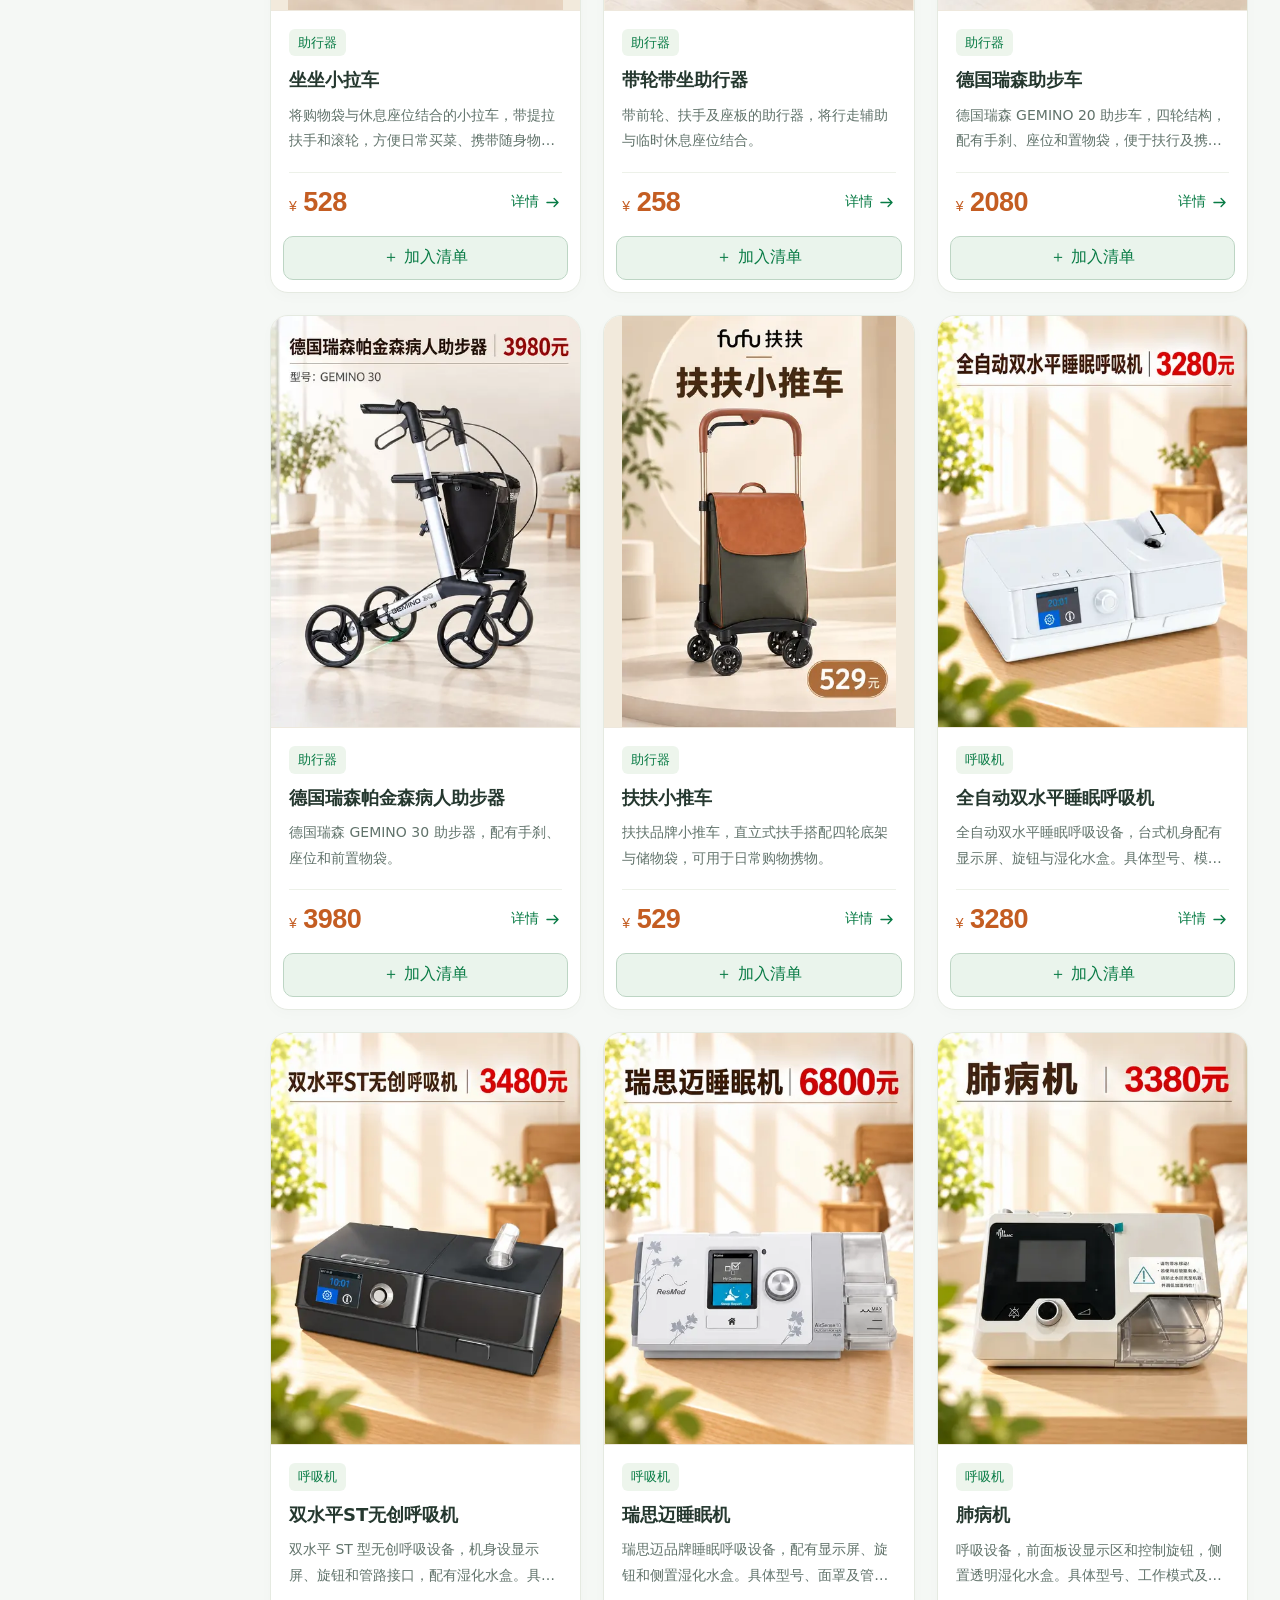
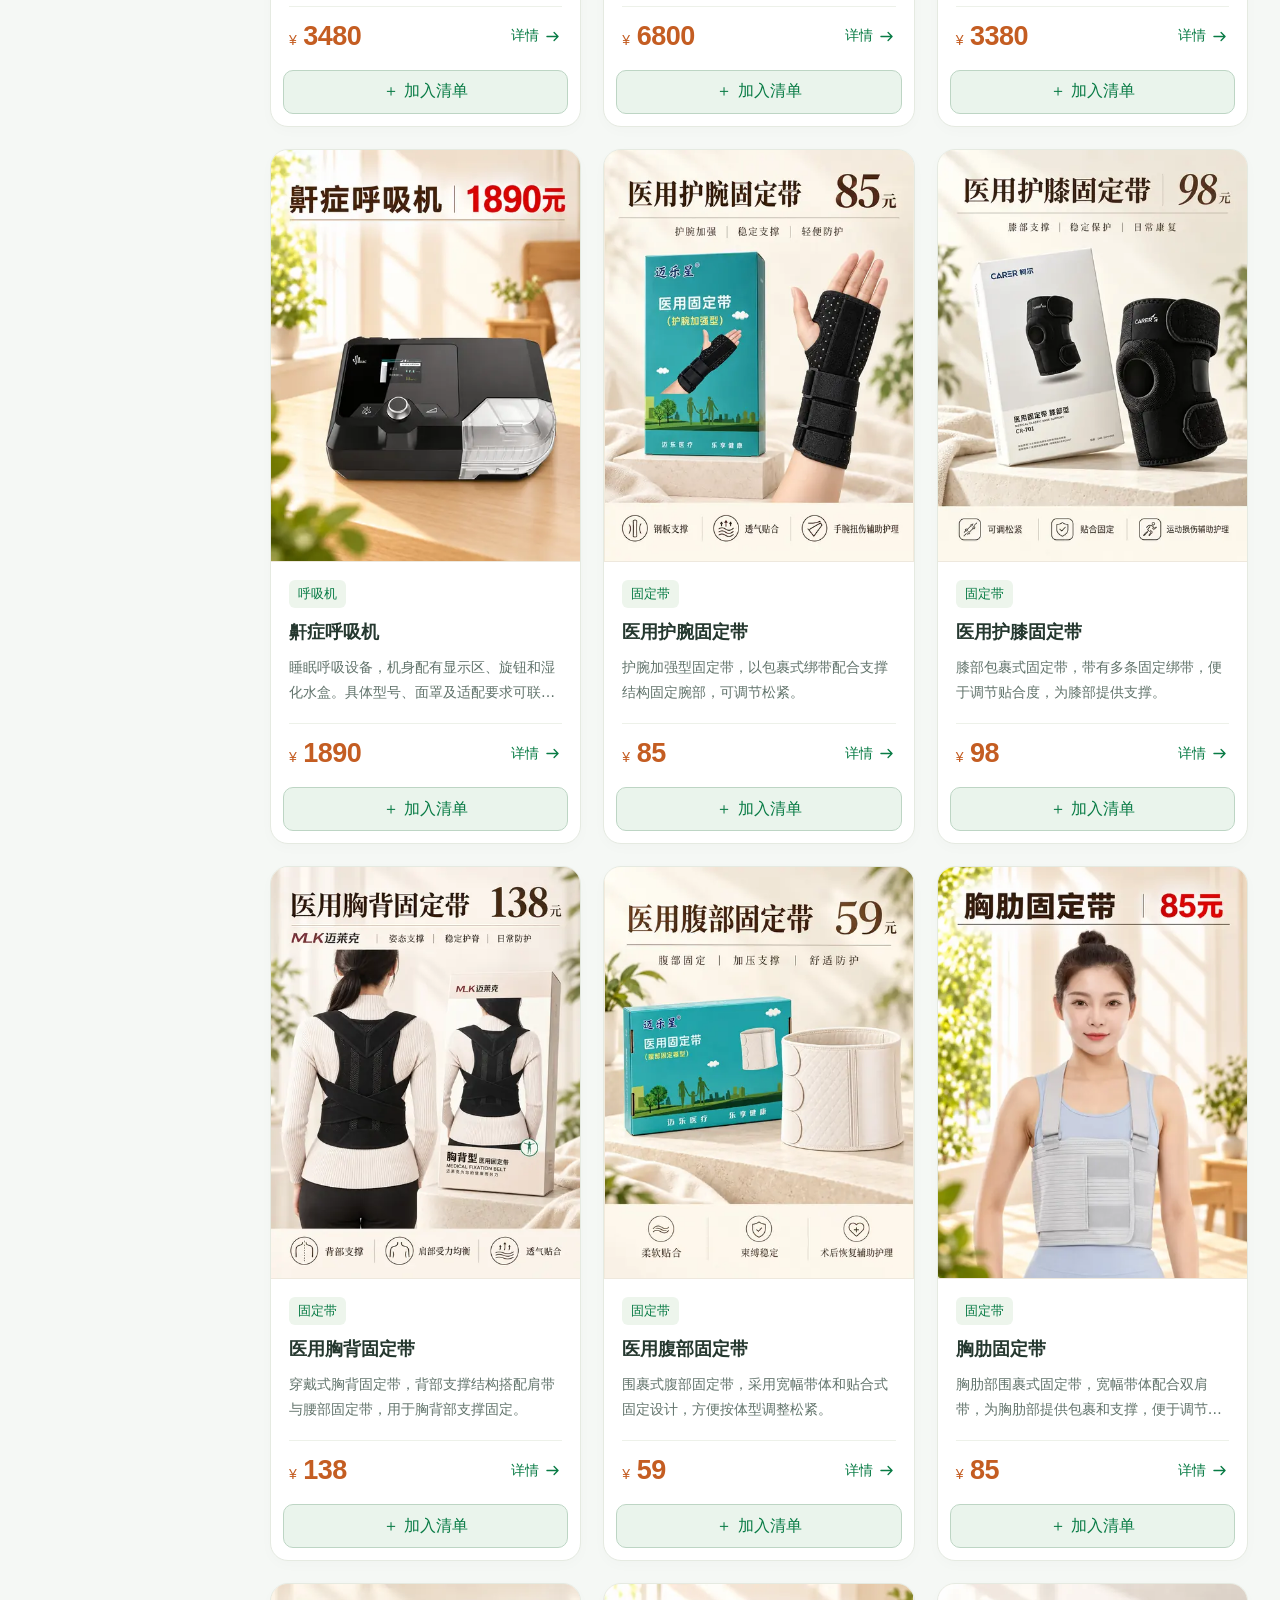
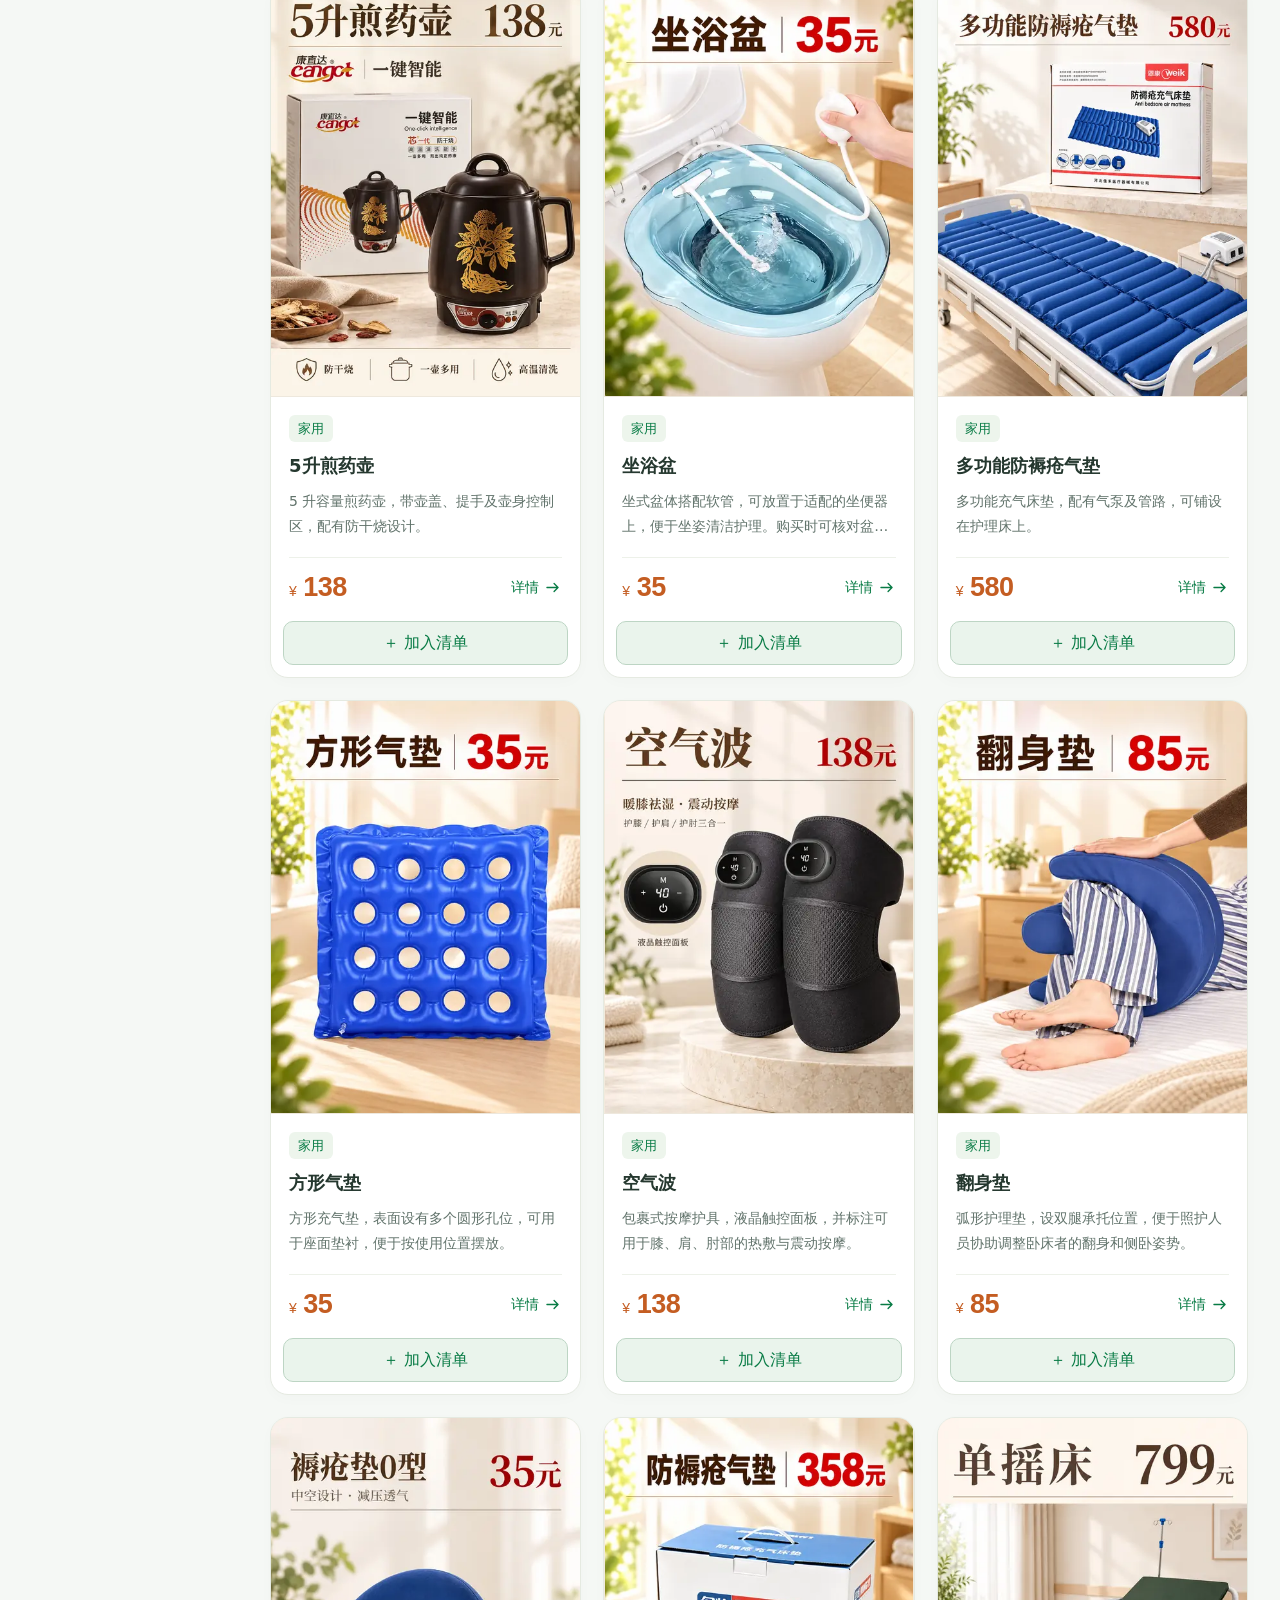
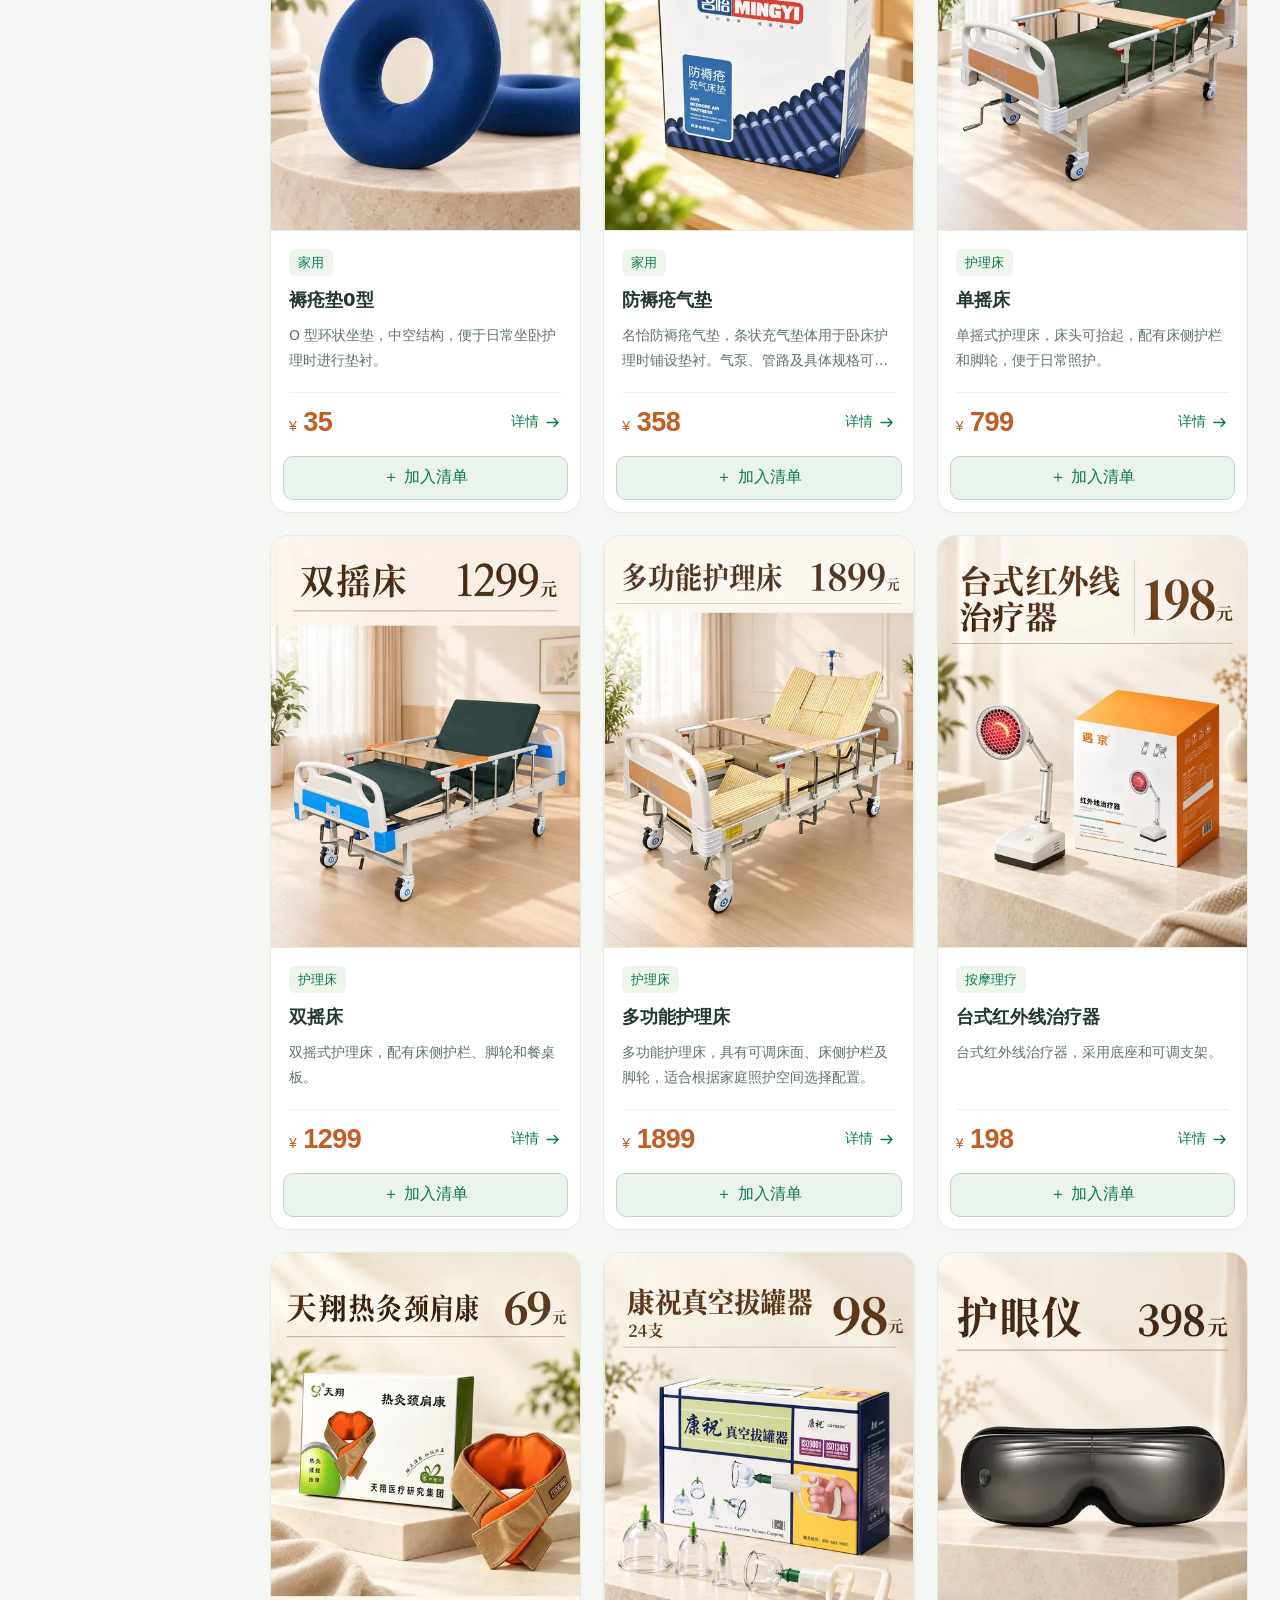
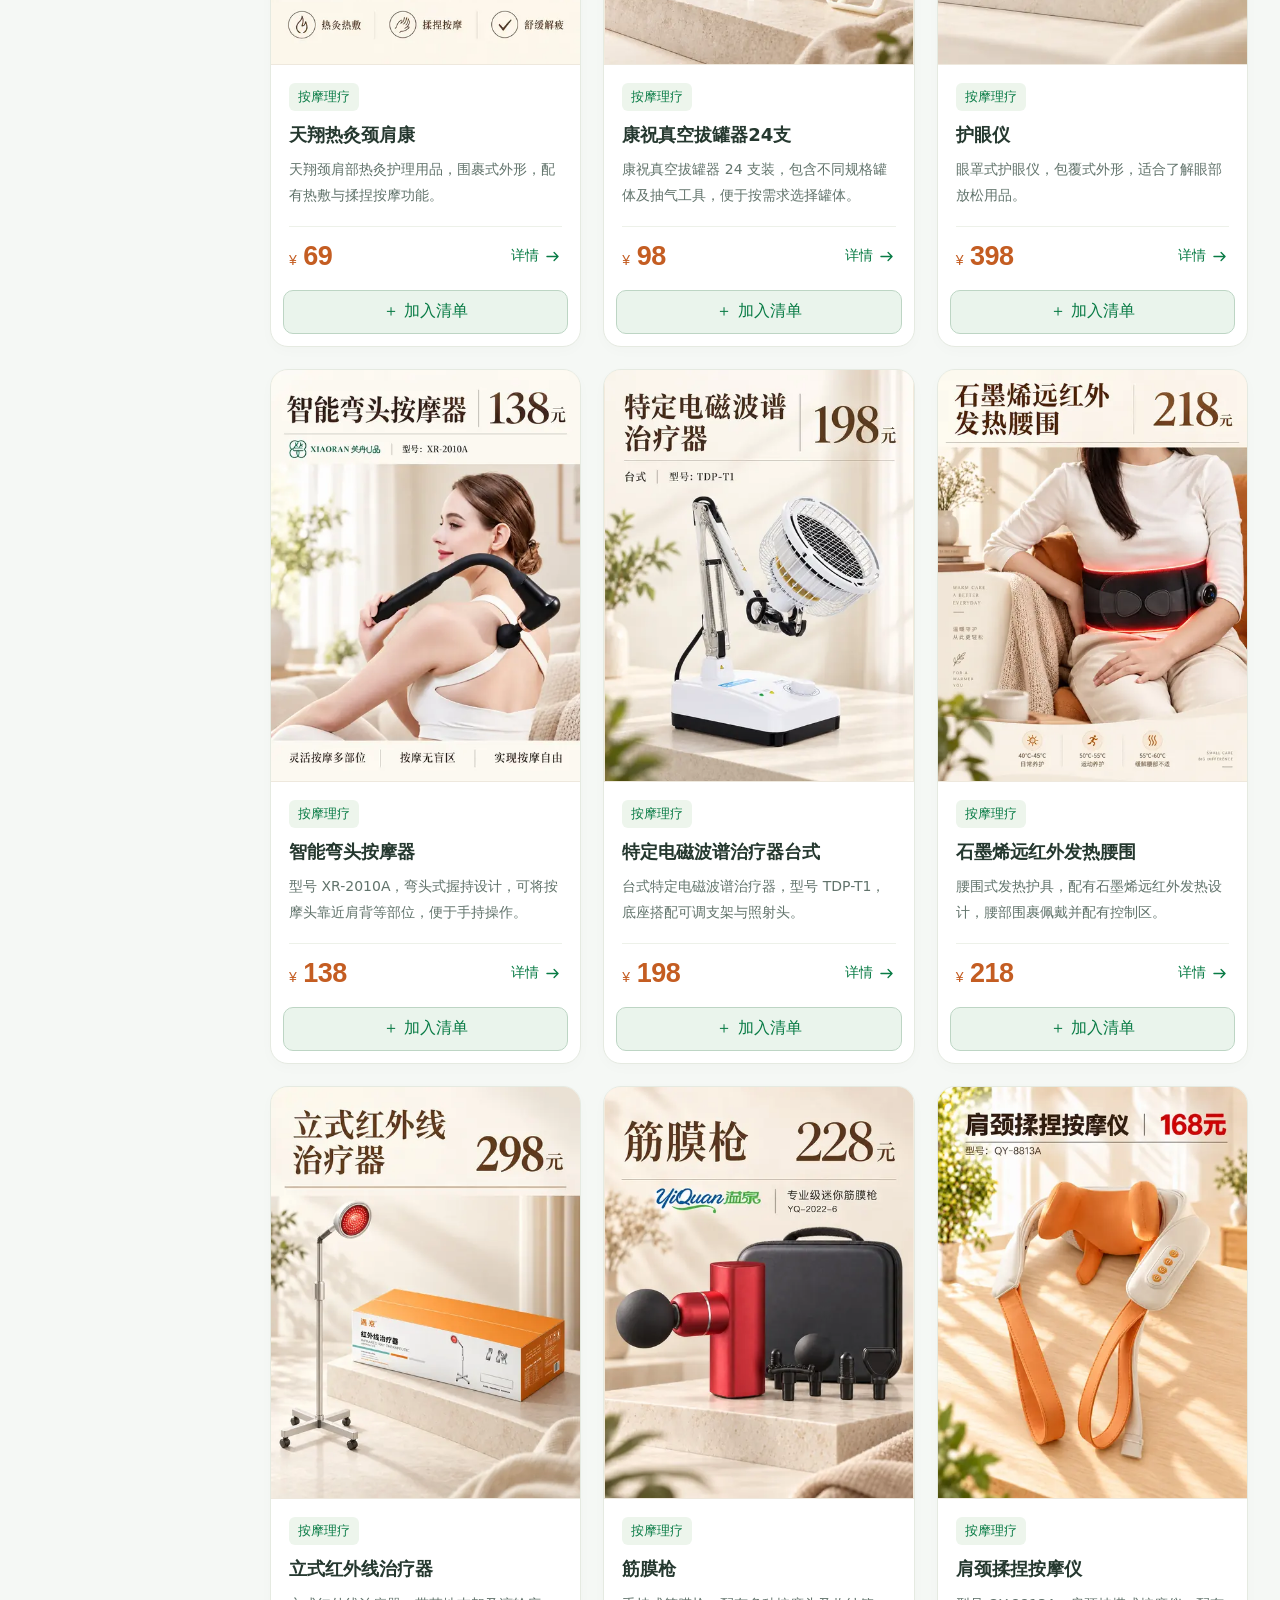
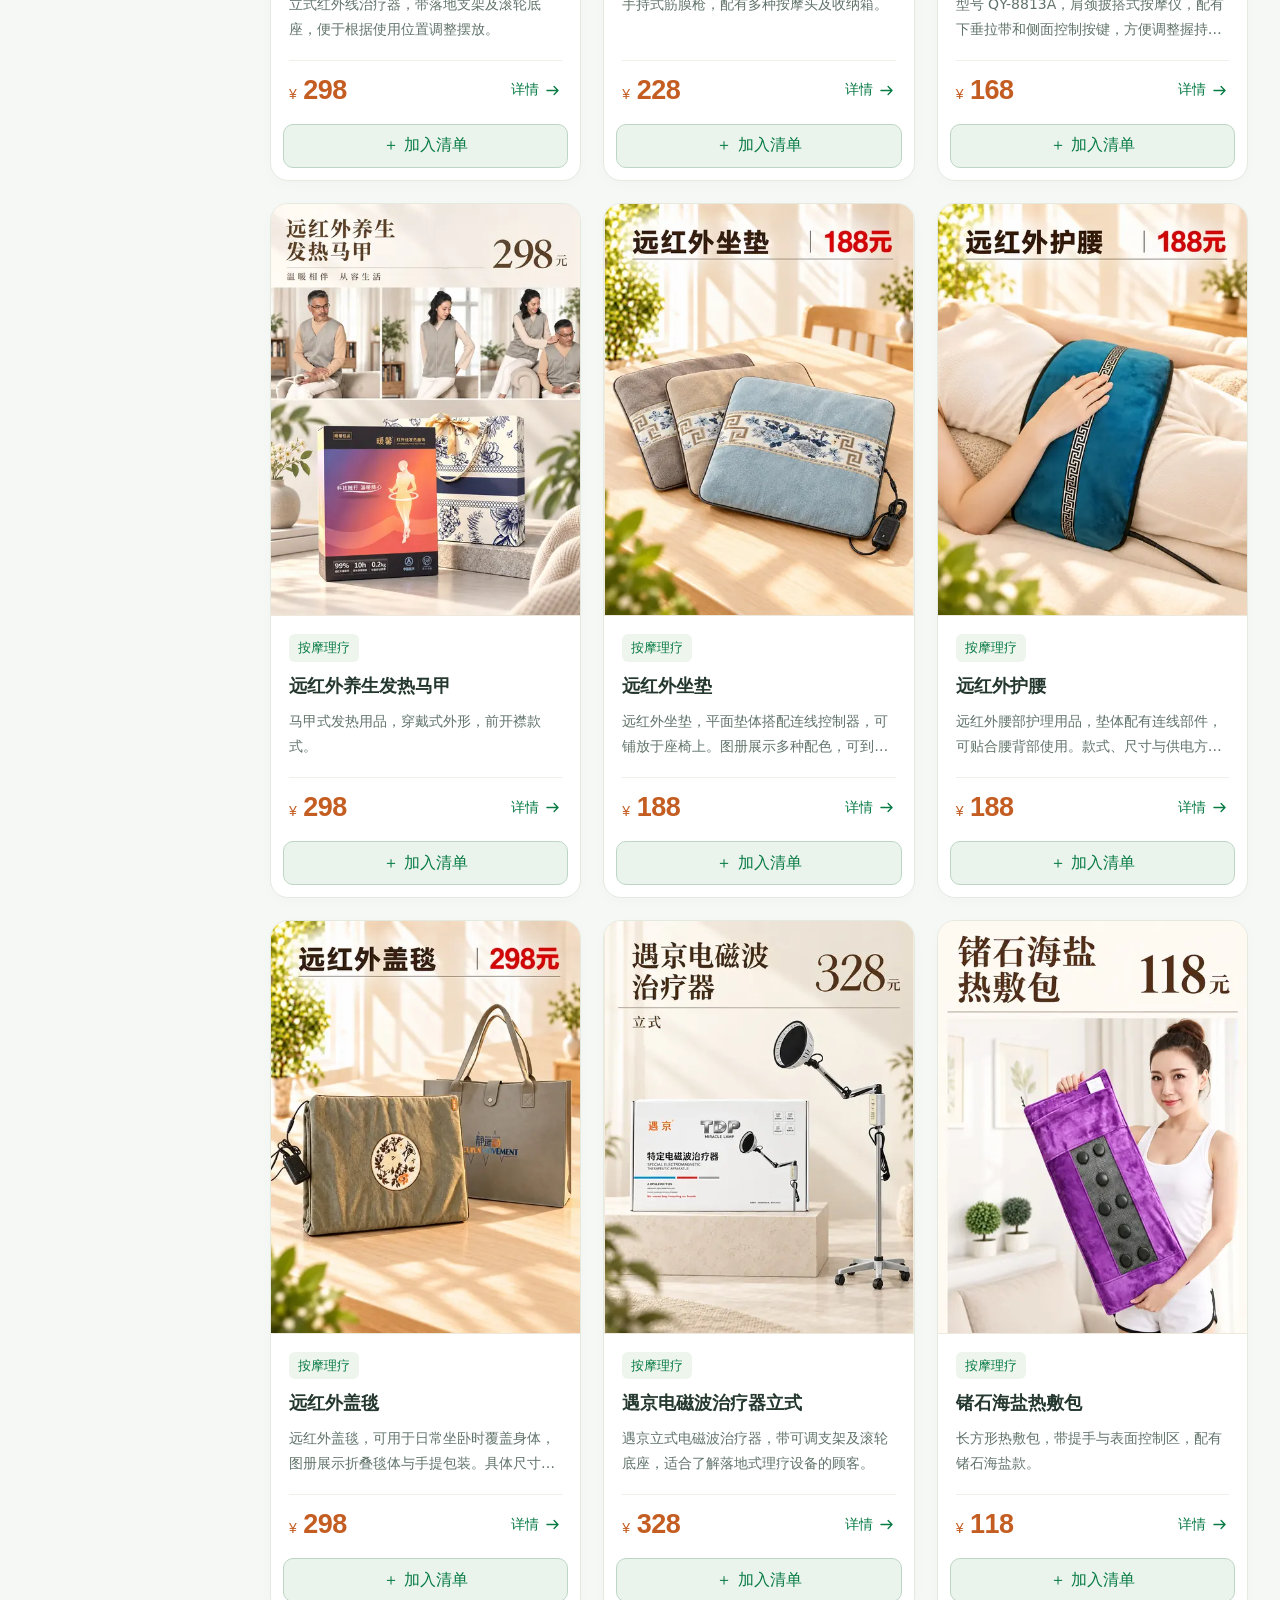
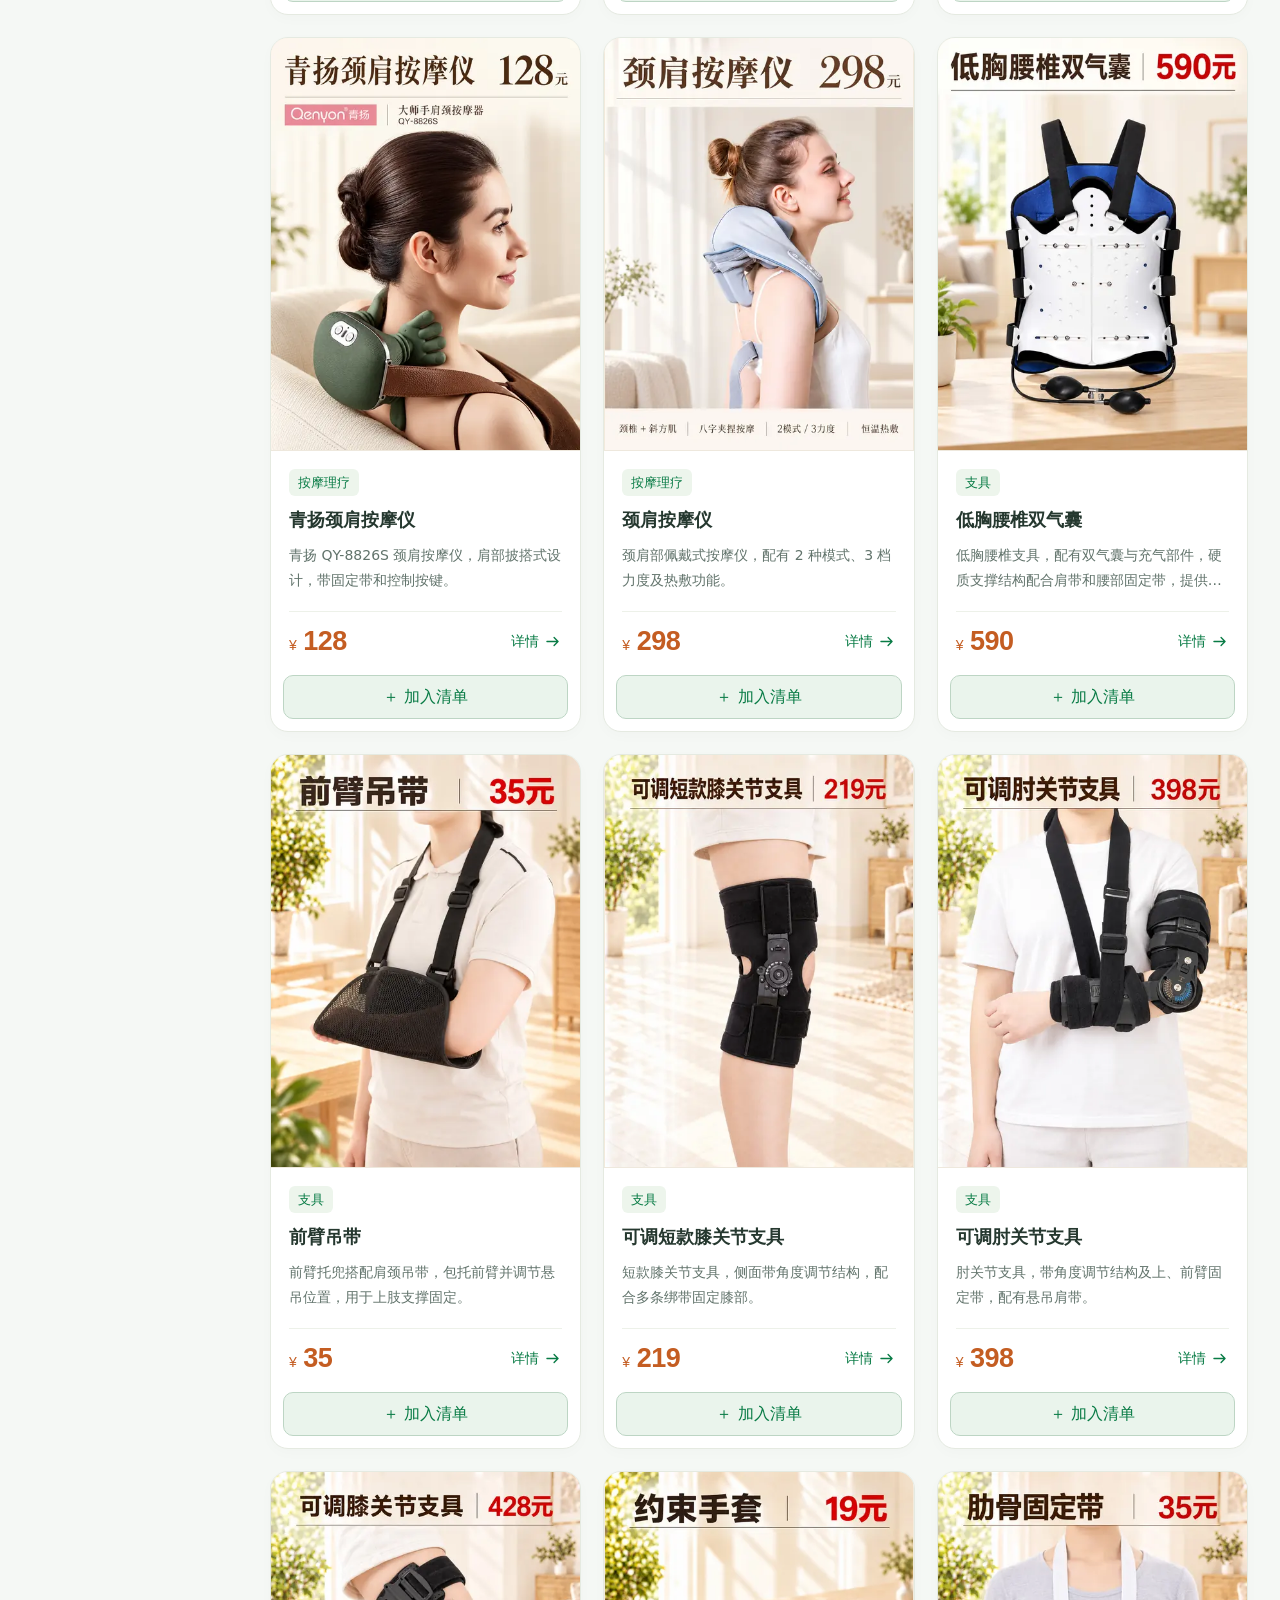
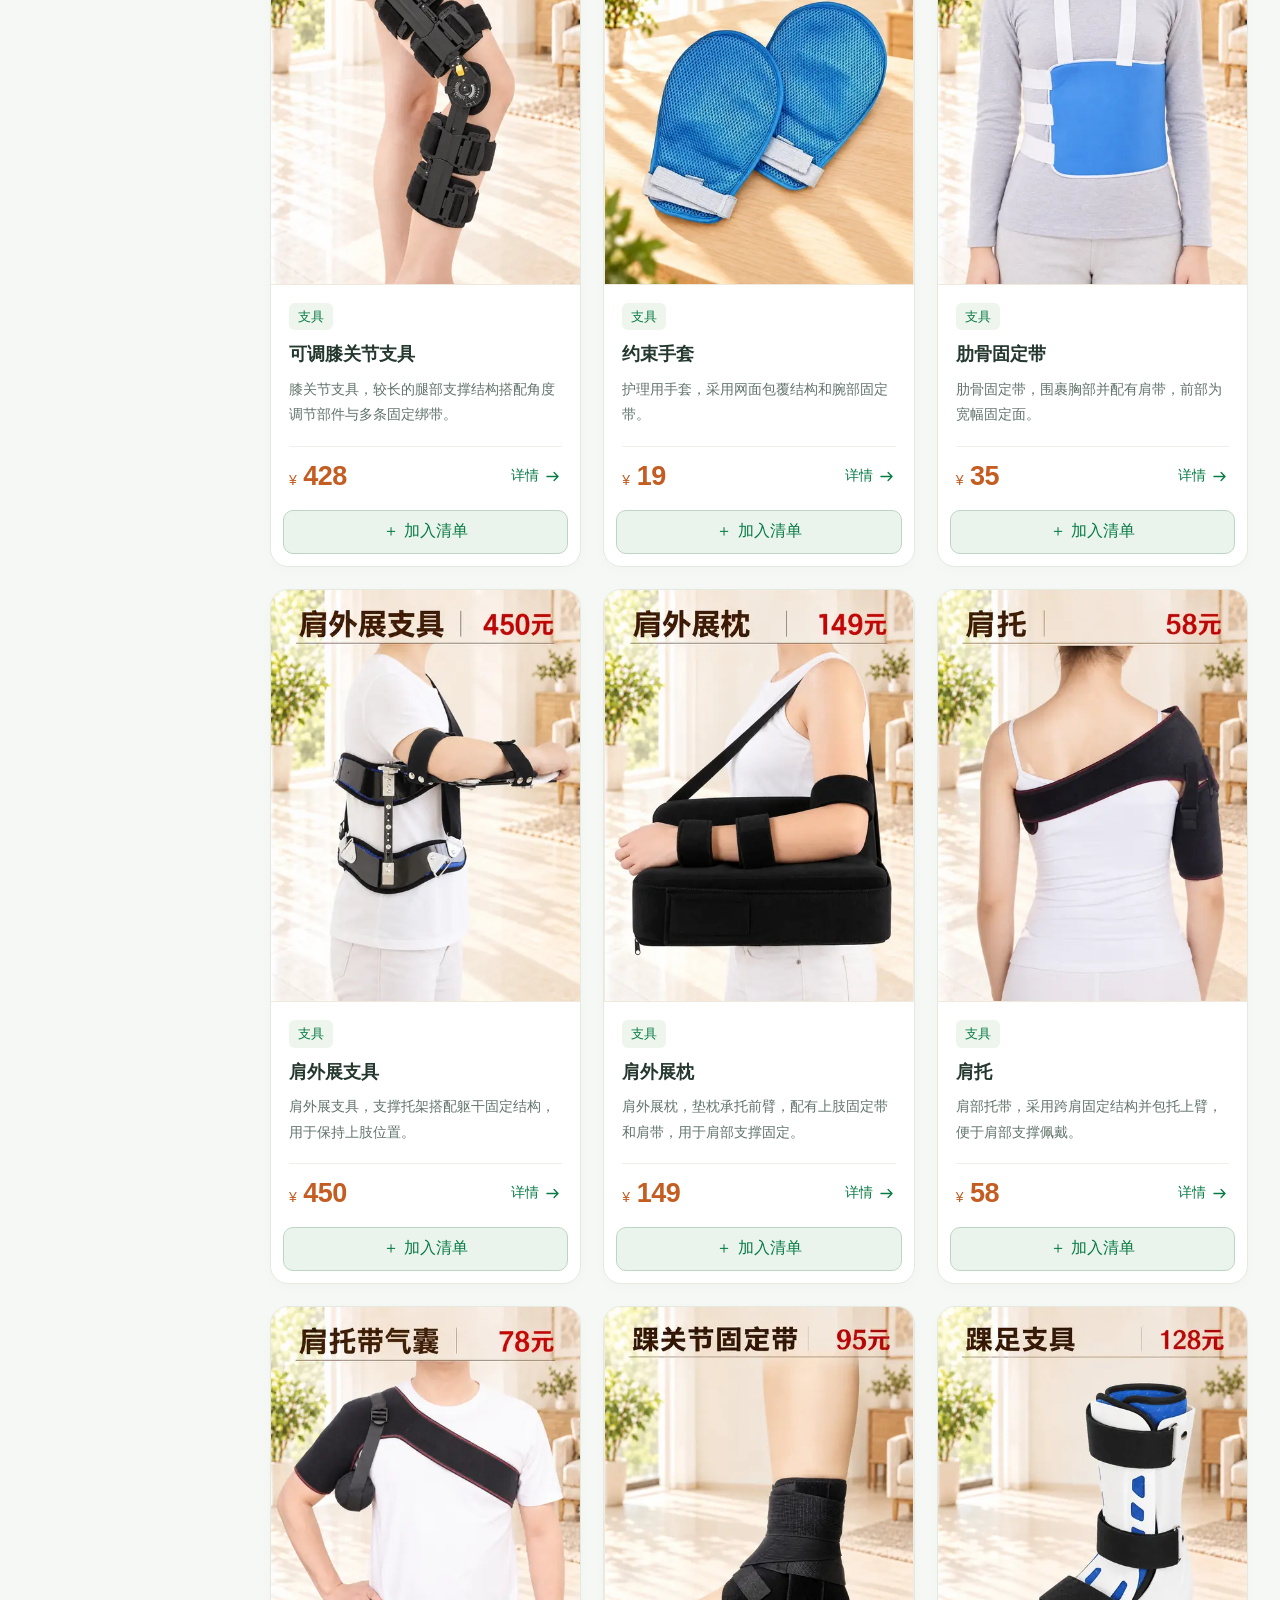
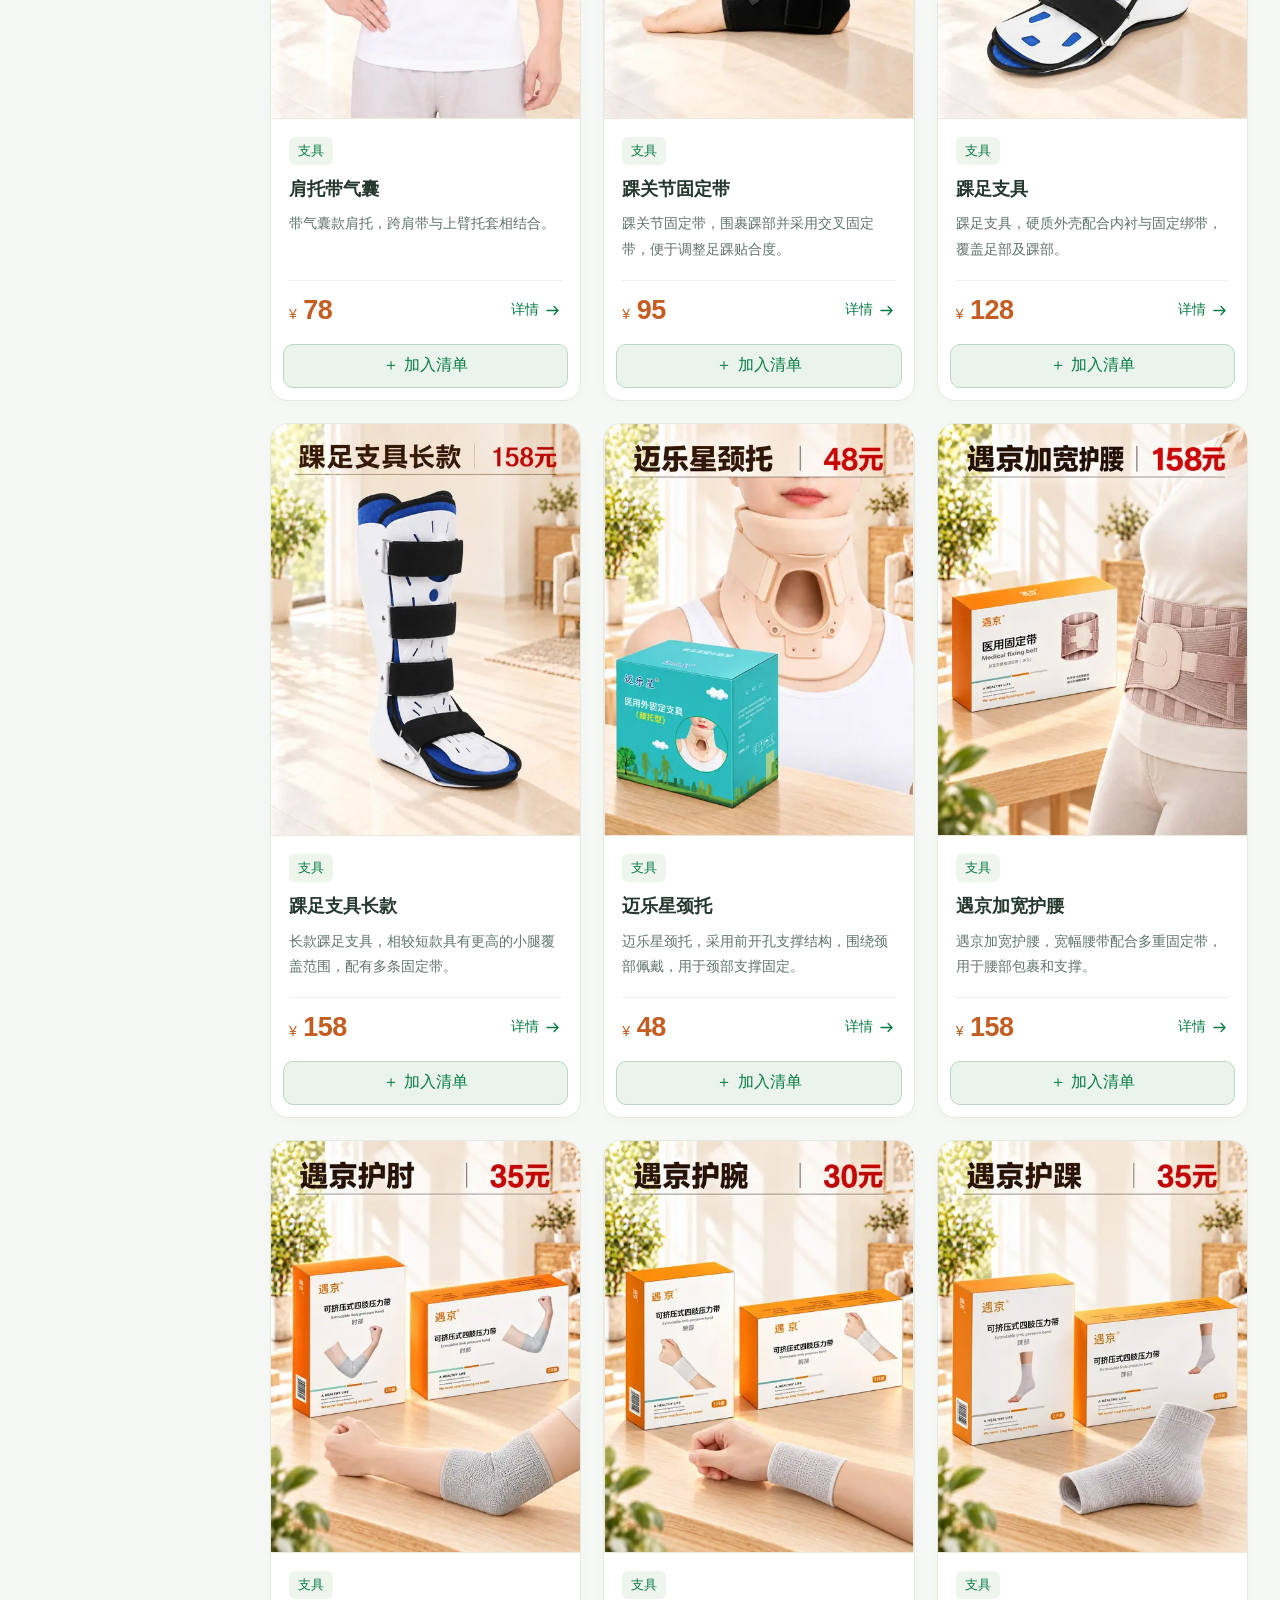
==== commit cb432a7c: "新增拐杖分类7款产品，提供高清图和轻量缩略图，共108款" ====
--- a/index.html
+++ b/index.html
@@ -1,11 +1,11 @@
 <!doctype html>
-<html lang="zh-CN"><head><meta charset="utf-8"><meta name="viewport" content="width=device-width,initial-scale=1,viewport-fit=cover"><meta name="theme-color" content="#087b45"><meta name="description" content="再青春银发超市产品分类图册，浏览助行、护理、健康监测等101款产品，搜索产品介绍并联系门店。"><title>再青春银发超市 · 产品图册</title><link rel="icon" href="assets/logo.png"><link rel="stylesheet" href="style.css?v=20260916-features2"></head>
+<html lang="zh-CN"><head><meta charset="utf-8"><meta name="viewport" content="width=device-width,initial-scale=1,viewport-fit=cover"><meta name="theme-color" content="#087b45"><meta name="description" content="再青春银发超市产品分类图册，浏览助行、护理、健康监测等108款产品，搜索产品介绍并联系门店。"><title>再青春银发超市 · 产品图册</title><link rel="icon" href="assets/logo.png"><link rel="stylesheet" href="style.css?v=20260916-features2"></head>
 <body>
 <header class="brandbar"><a class="brand" href="#" aria-label="再青春银发超市首页"><img src="assets/logo.png" alt="再青春银发超市标志" width="70" height="50"><span><strong>再青春<span class="brand-sub">银发超市</span></strong><small>产品分类图册</small></span></a><div class="header-actions"><button id="large-text" class="utility-button" aria-pressed="false">大字模式</button><button class="utility-button list-trigger">选购清单 <span data-list-count>0</span></button><a class="desktop-contact" href="#store">联系门店 <svg class="ui-icon" viewBox="0 0 24 24" aria-hidden="true"><path d="M5 12h14m-5-5 5 5-5 5"/></svg></a></div></header>
 <main>
-<section class="intro"><div><p class="eyebrow">再青春 · 好生活</p><h1>日常所需，<span>用心为您。</span></h1><p>从便捷出行到居家照护，找到适合的生活好物。</p></div><div class="catalog-stat"><strong>101</strong> 款产品<span>14 个品类 · 按需查找</span></div></section>
+<section class="intro"><div><p class="eyebrow">再青春 · 好生活</p><h1>日常所需，<span>用心为您。</span></h1><p>从便捷出行到居家照护，找到适合的生活好物。</p></div><div class="catalog-stat"><strong>108</strong> 款产品<span>15 个品类 · 按需查找</span></div></section>
 <section class="search-area" aria-label="搜索产品"><div class="search-box"><span><svg class="ui-icon" viewBox="0 0 24 24" aria-hidden="true"><circle cx="10.5" cy="10.5" r="6.5"/><path d="m16 16 4.5 4.5"/></svg></span><input id="search" type="search" placeholder="搜索产品、品牌或用途" aria-label="搜索产品、品牌或用途" autocomplete="off"><button id="clear" class="clear" hidden aria-label="清空搜索">清空</button></div><p>试试搜索：<button class="suggest" data-q="轮椅">轮椅</button><button class="suggest" data-q="血压计">血压计</button><button class="suggest" data-q="护腰">护腰</button></p></section>
-<div class="catalog-layout" id="catalog"><aside class="category-panel"><div class="category-heading"><h2>产品分类</h2><span>14 类</span></div><nav id="categories" aria-label="产品分类"></nav></aside><section class="results" aria-labelledby="result-title"><div class="result-header"><div><h2 id="result-title">全部产品</h2><p id="result-count" role="status" aria-live="polite">共 101 款产品</p></div></div><div class="product-grid" id="grid"></div><div id="empty" class="empty" hidden><strong>暂未找到相关产品</strong><p>试试更短的名称，或清除筛选查看全部产品。</p><button id="reset" class="primary">查看全部产品</button></div><noscript>请开启浏览器 JavaScript，以使用产品分类及搜索功能。</noscript></section></div>
+<div class="catalog-layout" id="catalog"><aside class="category-panel"><div class="category-heading"><h2>产品分类</h2><span>15 类</span></div><nav id="categories" aria-label="产品分类"></nav></aside><section class="results" aria-labelledby="result-title"><div class="result-header"><div><h2 id="result-title">全部产品</h2><p id="result-count" role="status" aria-live="polite">共 108 款产品</p></div></div><div class="product-grid" id="grid"></div><div id="empty" class="empty" hidden><strong>暂未找到相关产品</strong><p>试试更短的名称，或清除筛选查看全部产品。</p><button id="reset" class="primary">查看全部产品</button></div><noscript>请开启浏览器 JavaScript，以使用产品分类及搜索功能。</noscript></section></div>
 <section id="store" class="store"><div class="store-title"><p class="eyebrow">欢迎到店了解</p><h2>再青春银发超市</h2><p>产品选配、价格与库存，可直接联系门店。</p><a class="phone" href="tel:18435716527">184 3571 6527 <span>拨打电话 ↗</span></a></div><div class="store-info"><h3>门店地址</h3><p>尧都区功臣御苑一期西门<br>再青春银发超市</p><button class="store-nav primary map-trigger">选择地图导航 ↗</button><button id="copy-address" class="address-copy">复制门店地址</button><p class="navigation-hint">支持高德、百度、腾讯地图。请确认“功臣御苑一期西门”后开始导航。</p><h3>公交到店</h3><p>市区 12 路公交车<br>平水街北下车即到</p></div><figure class="contact-card"><img src="assets/contact.png" alt="门店微信二维码、地址与电话：18435716527" loading="lazy" width="581" height="124"><figcaption>长按图片识别二维码，或使用微信扫一扫</figcaption></figure></section>
 
 </main>
@@ -24,7 +24,7 @@
 <dialog id="map-dialog" aria-labelledby="map-title"><div class="dialog-top"><h2 id="map-title">选择地图导航</h2><button id="close-map" aria-label="关闭地图选择">✕</button></div><div class="list-content"><p class="map-address">临汾市尧都区功臣御苑一期西门<br>再青春银发超市</p><div class="map-options"><a class="map-choice secondary" href="https://uri.amap.com/search?keyword=%E4%B8%B4%E6%B1%BE%E5%B8%82%E5%B0%A7%E9%83%BD%E5%8C%BA%E5%8A%9F%E8%87%A3%E5%BE%A1%E8%8B%91%E4%B8%80%E6%9C%9F%E8%A5%BF%E9%97%A8&amp;city=%E4%B8%B4%E6%B1%BE&amp;view=map&amp;src=zaiqingchun&amp;callnative=1" target="_blank" rel="noopener noreferrer">高德地图<span aria-hidden="true">↗</span></a><a class="map-choice secondary" href="https://api.map.baidu.com/place/search?query=%E4%B8%B4%E6%B1%BE%E5%B8%82%E5%B0%A7%E9%83%BD%E5%8C%BA%E5%8A%9F%E8%87%A3%E5%BE%A1%E8%8B%91%E4%B8%80%E6%9C%9F%E8%A5%BF%E9%97%A8&amp;region=%E4%B8%B4%E6%B1%BE%E5%B8%82&amp;output=html&amp;src=webapp.zaiqingchun.catalog" target="_blank" rel="noopener noreferrer">百度地图<span aria-hidden="true">↗</span></a><a class="map-choice secondary" href="https://apis.map.qq.com/uri/v1/search?keyword=%E4%B8%B4%E6%B1%BE%E5%B8%82%E5%B0%A7%E9%83%BD%E5%8C%BA%E5%8A%9F%E8%87%A3%E5%BE%A1%E8%8B%91%E4%B8%80%E6%9C%9F%E8%A5%BF%E9%97%A8&amp;region=%E4%B8%B4%E6%B1%BE%E5%B8%82&amp;referer=zaiqingchun" target="_blank" rel="noopener noreferrer">腾讯地图<span aria-hidden="true">↗</span></a></div><p class="feature-help">打开后请确认目的地，再选择驾车、步行或公交路线。能否唤起地图 App 取决于手机和浏览器；未唤起时可使用地图网页。</p><p class="feature-help">微信中打不开？点击右上角“…”选择在浏览器打开，或复制地址到常用地图搜索。</p><button id="map-copy-address" class="secondary">复制门店地址</button><p class="feedback" data-feedback role="status" aria-live="polite"></p></div></dialog>
 <dialog id="share-guide" aria-labelledby="share-title"><div class="dialog-top"><h2 id="share-title">分享给微信好友</h2><button id="close-share-guide" aria-label="关闭分享提示">✕</button></div><div class="list-content"><p id="share-guide-text" class="share-instructions"></p><p id="share-guide-product" class="feature-help"></p><div class="list-actions"><button id="share-guide-done" class="primary">知道了</button><button id="share-guide-copy" class="secondary">备用：复制单品链接</button></div><p class="feedback" data-feedback role="status" aria-live="polite"></p></div></dialog>
 <p class="feedback toast" role="status" aria-live="polite" data-feedback></p>
-<script src="products.js?v=20261017-img"></script><script src="app.js?v=20261017-img"></script><script src="features.js?v=20260917-thumbs1"></script><script>
+<script src="products.js?v=20261018-canes"></script><script src="app.js?v=20261018-canes"></script><script src="features.js?v=20260917-thumbs1"></script><script>
   function __send(t,d){ window.parent.postMessage(Object.assign({isStreamlitMessage:true,type:t},d),"*"); }
   function __setH(h){ __send("streamlit:setFrameHeight",{height:h}); }
   __send("streamlit:componentReady",{apiVersion:1});
@@ -36,3 +36,4 @@
 </body></html>
 
 
+
